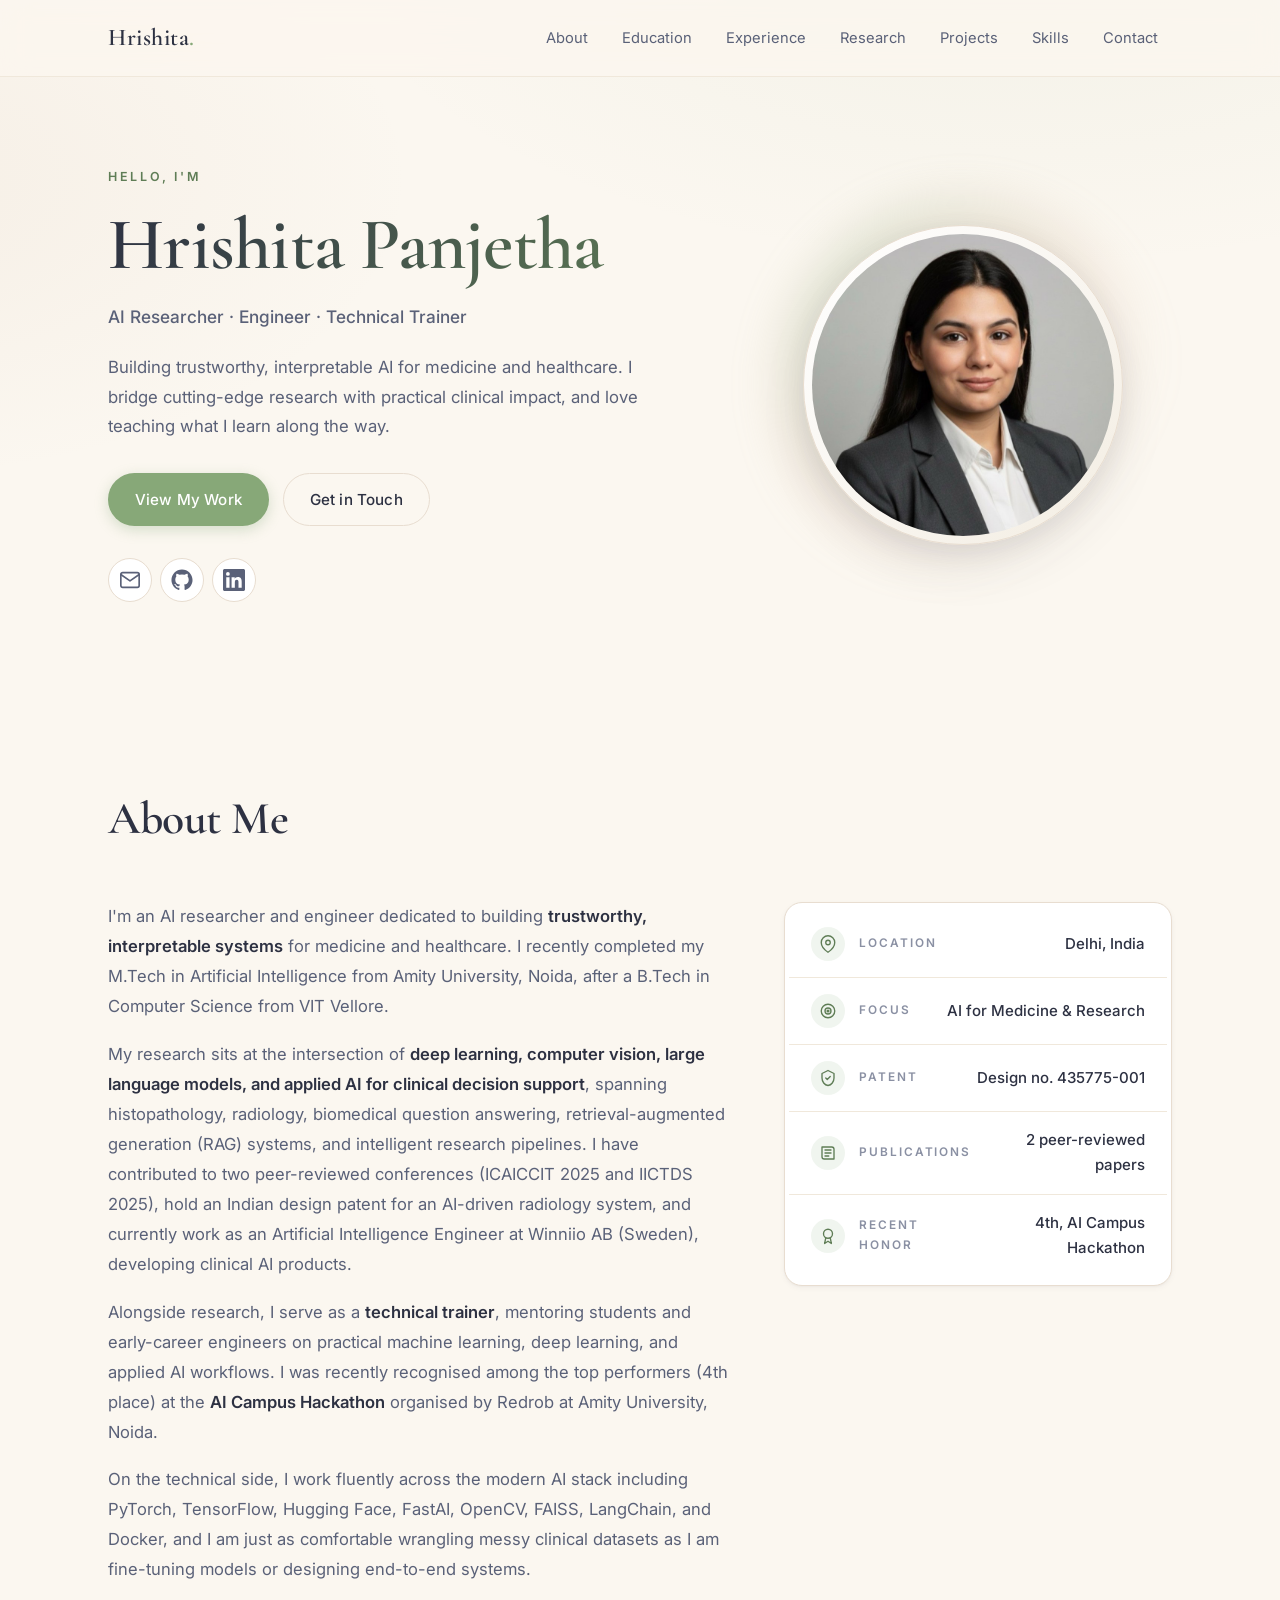
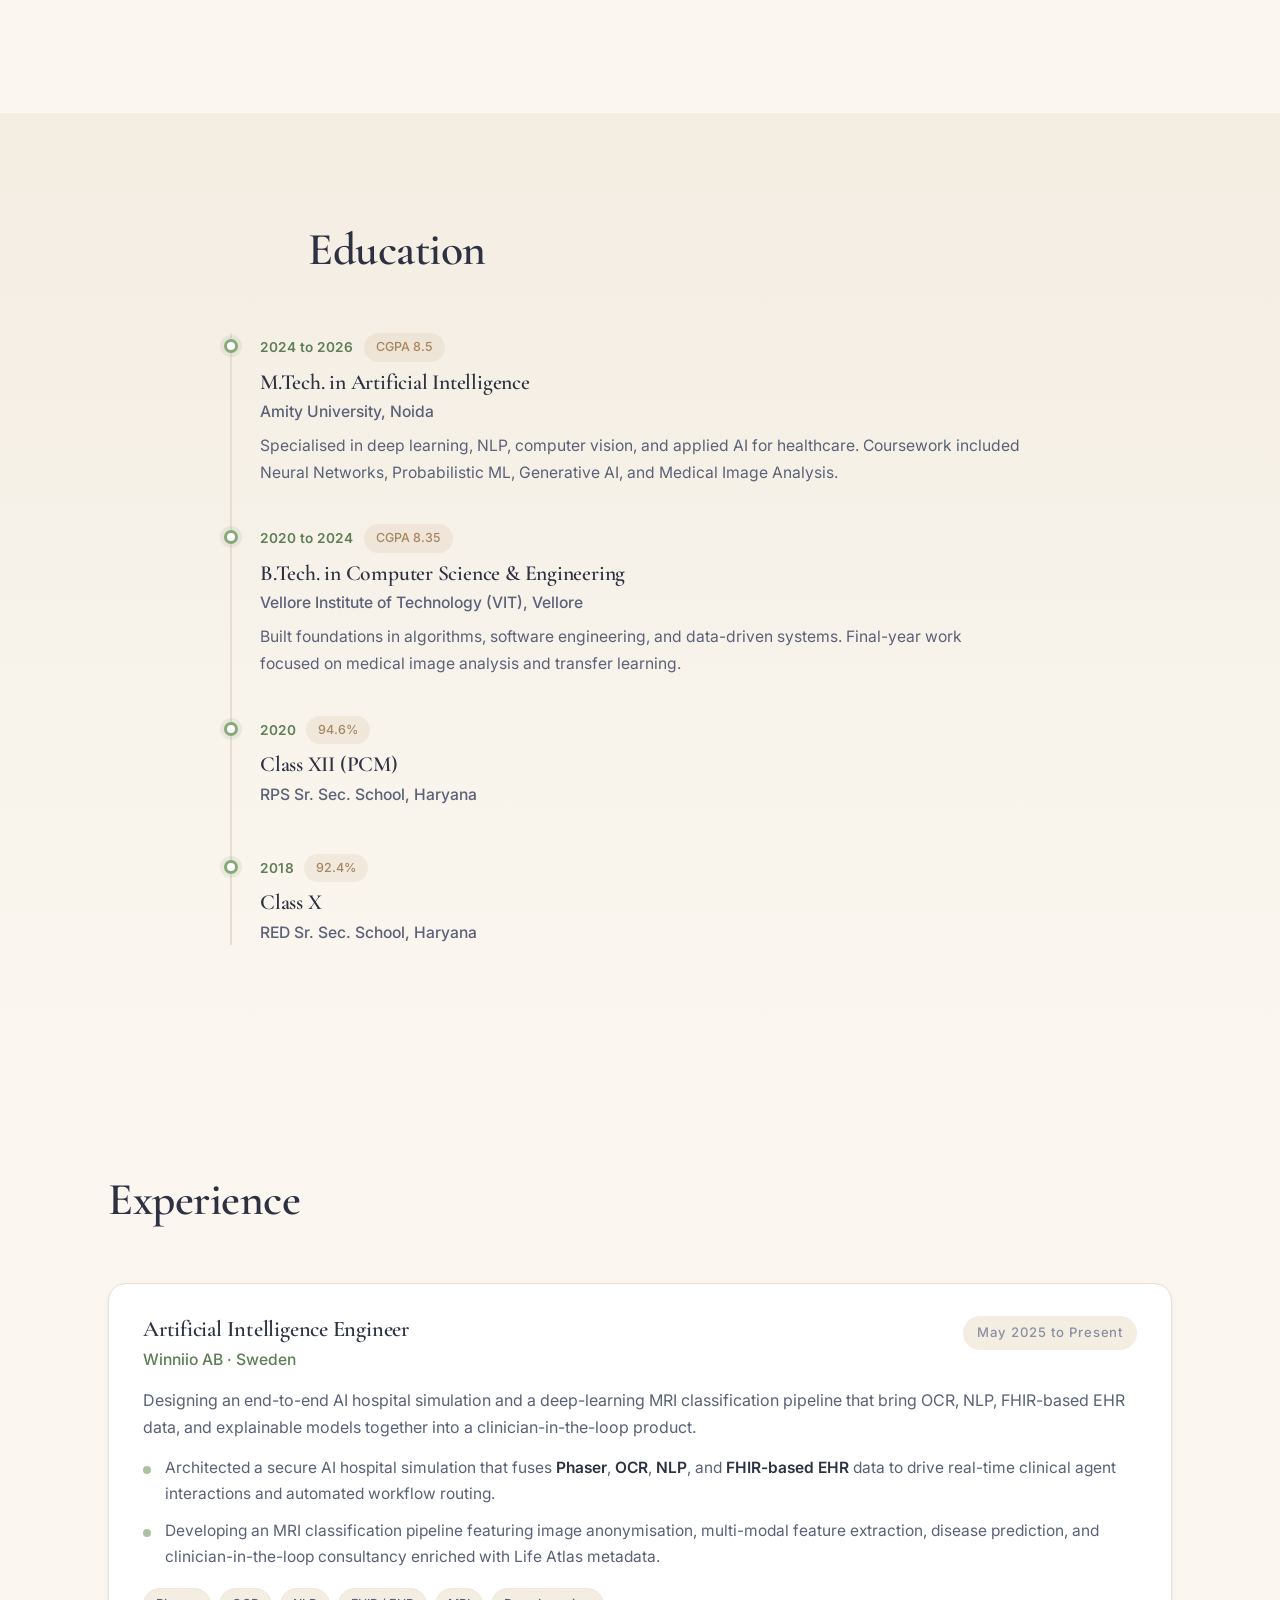
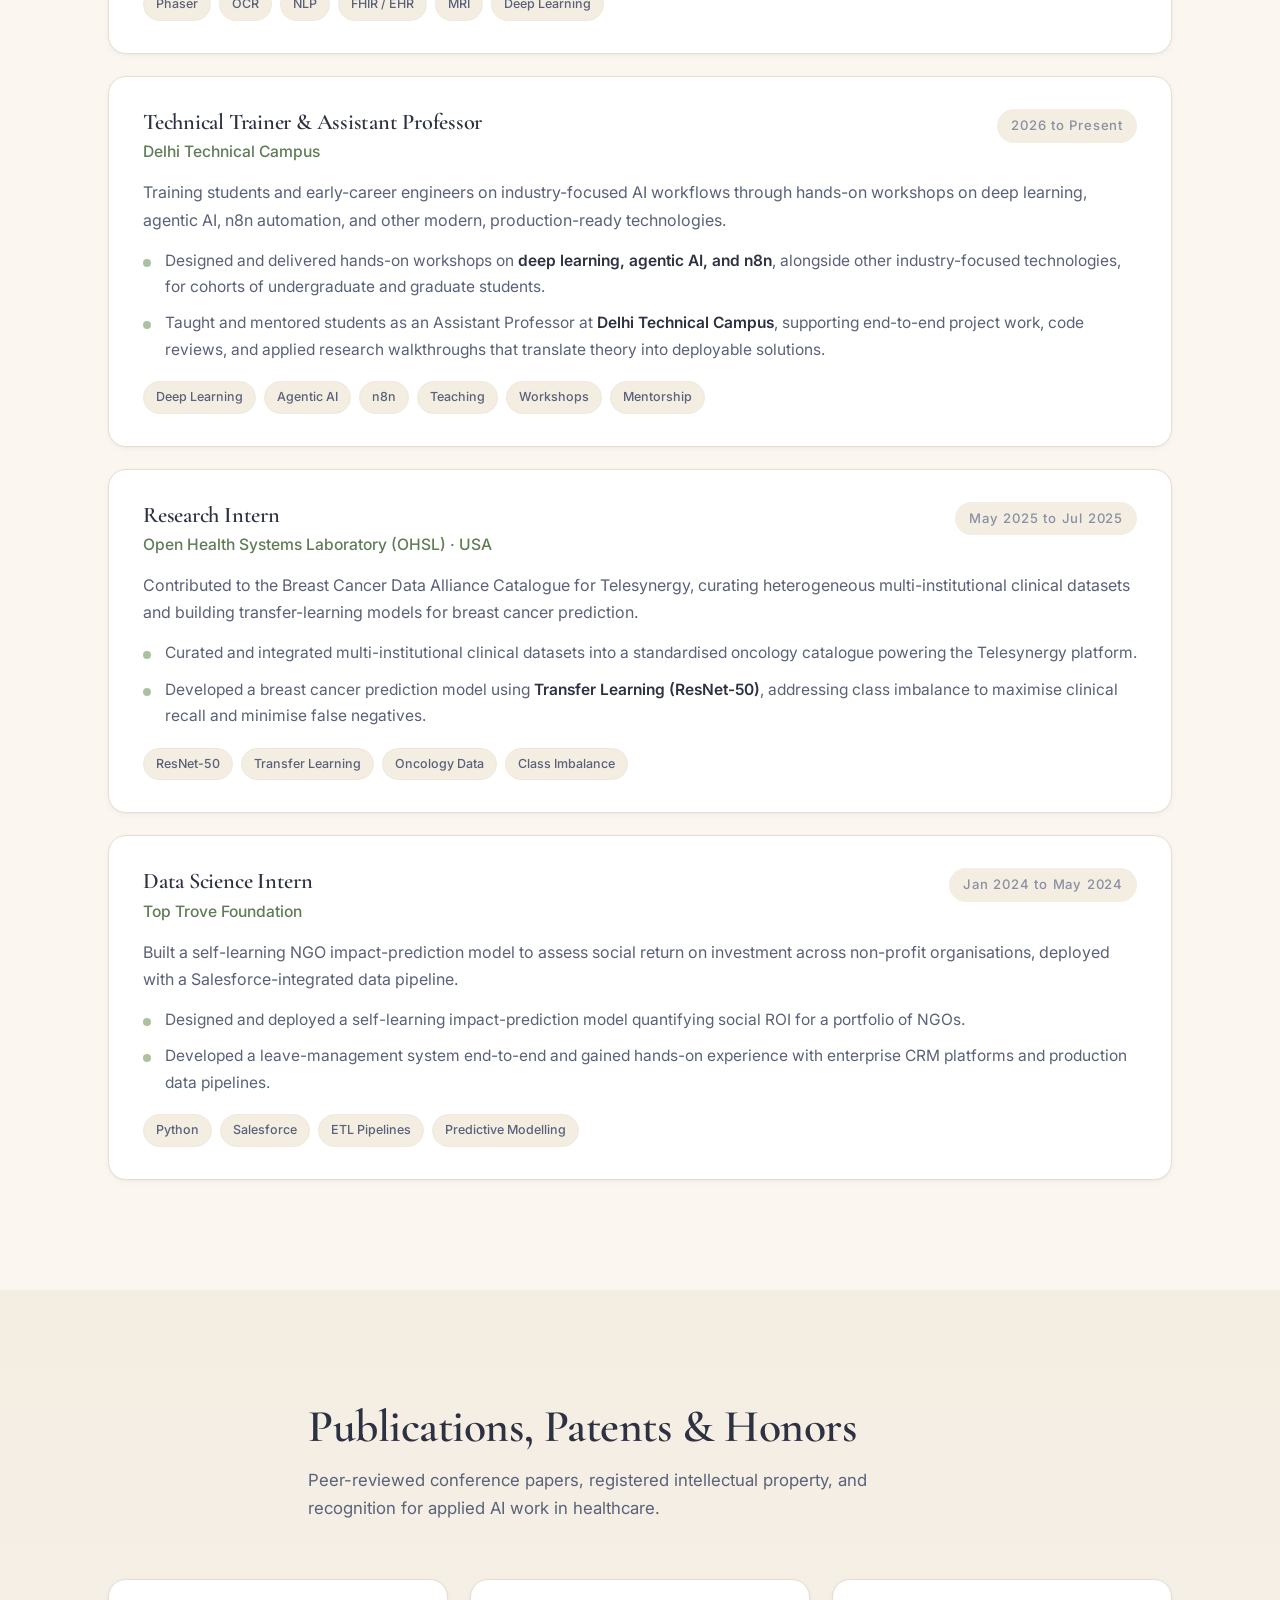
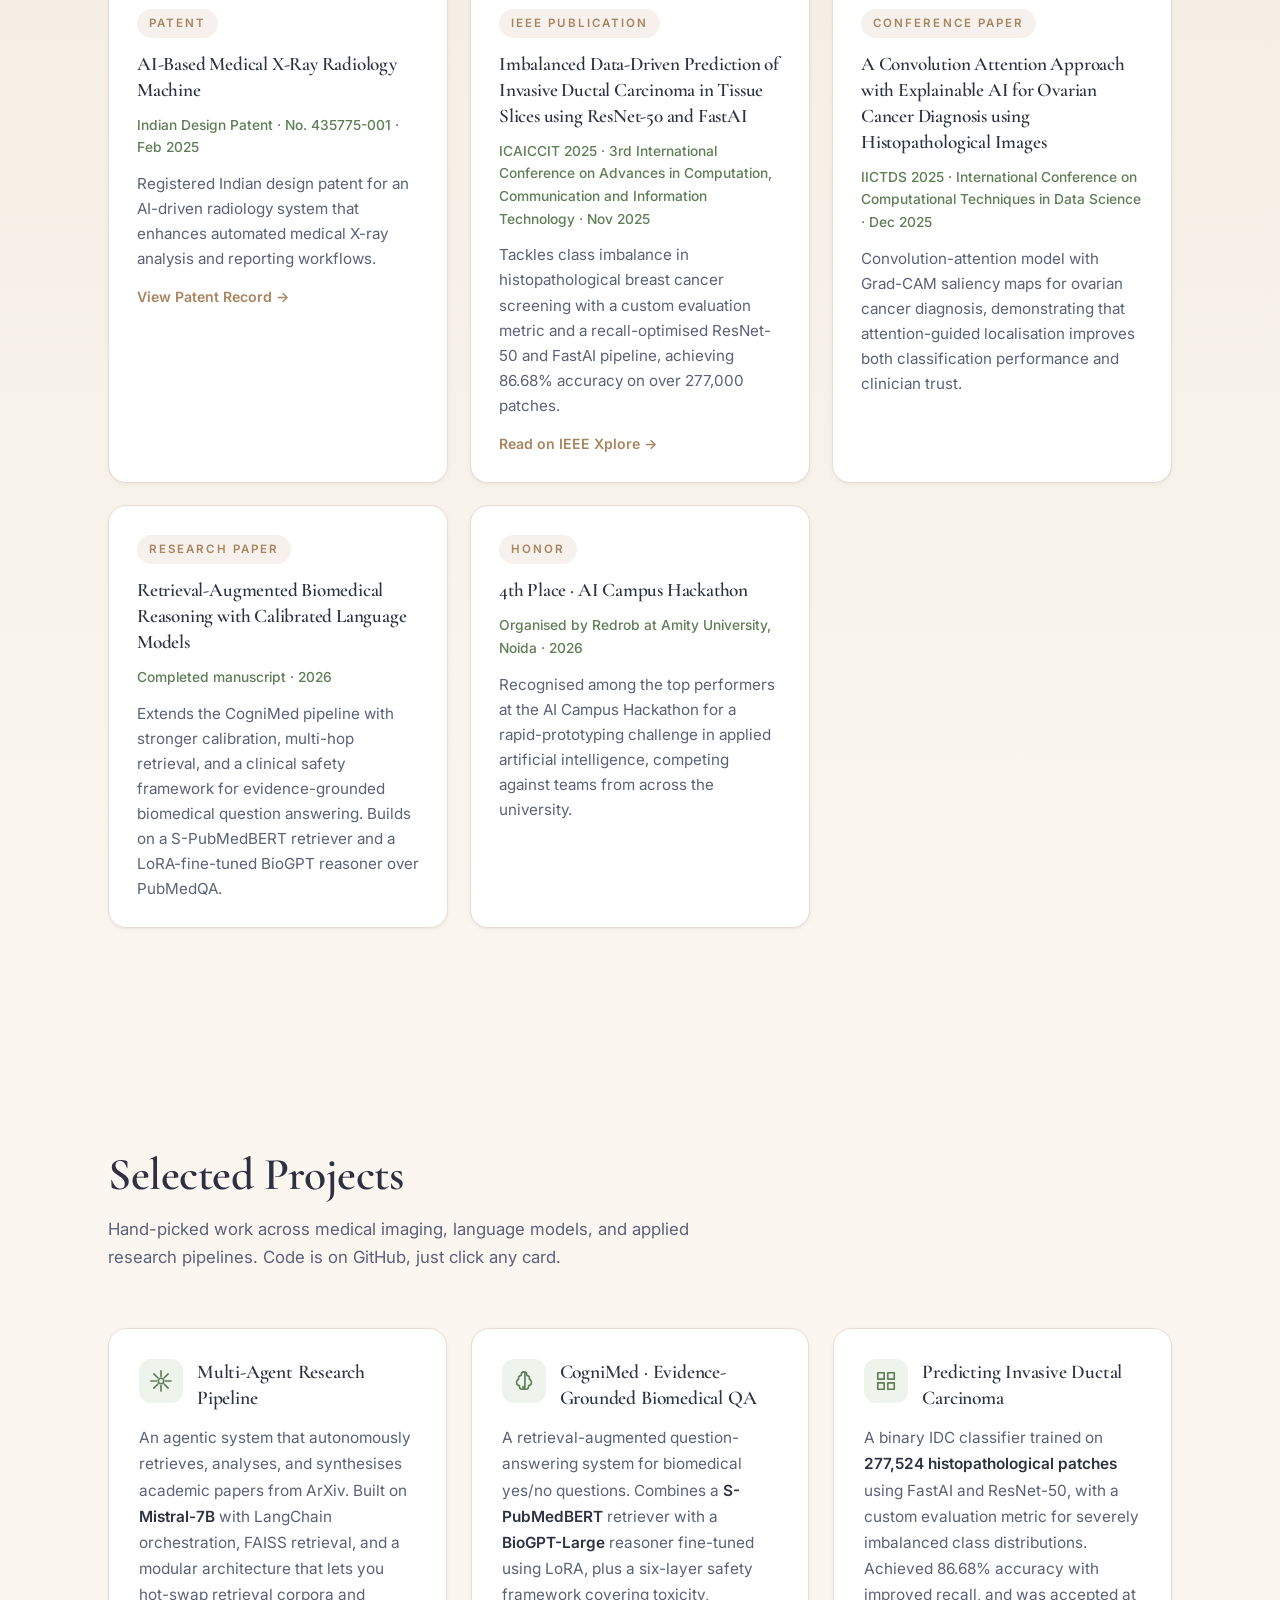
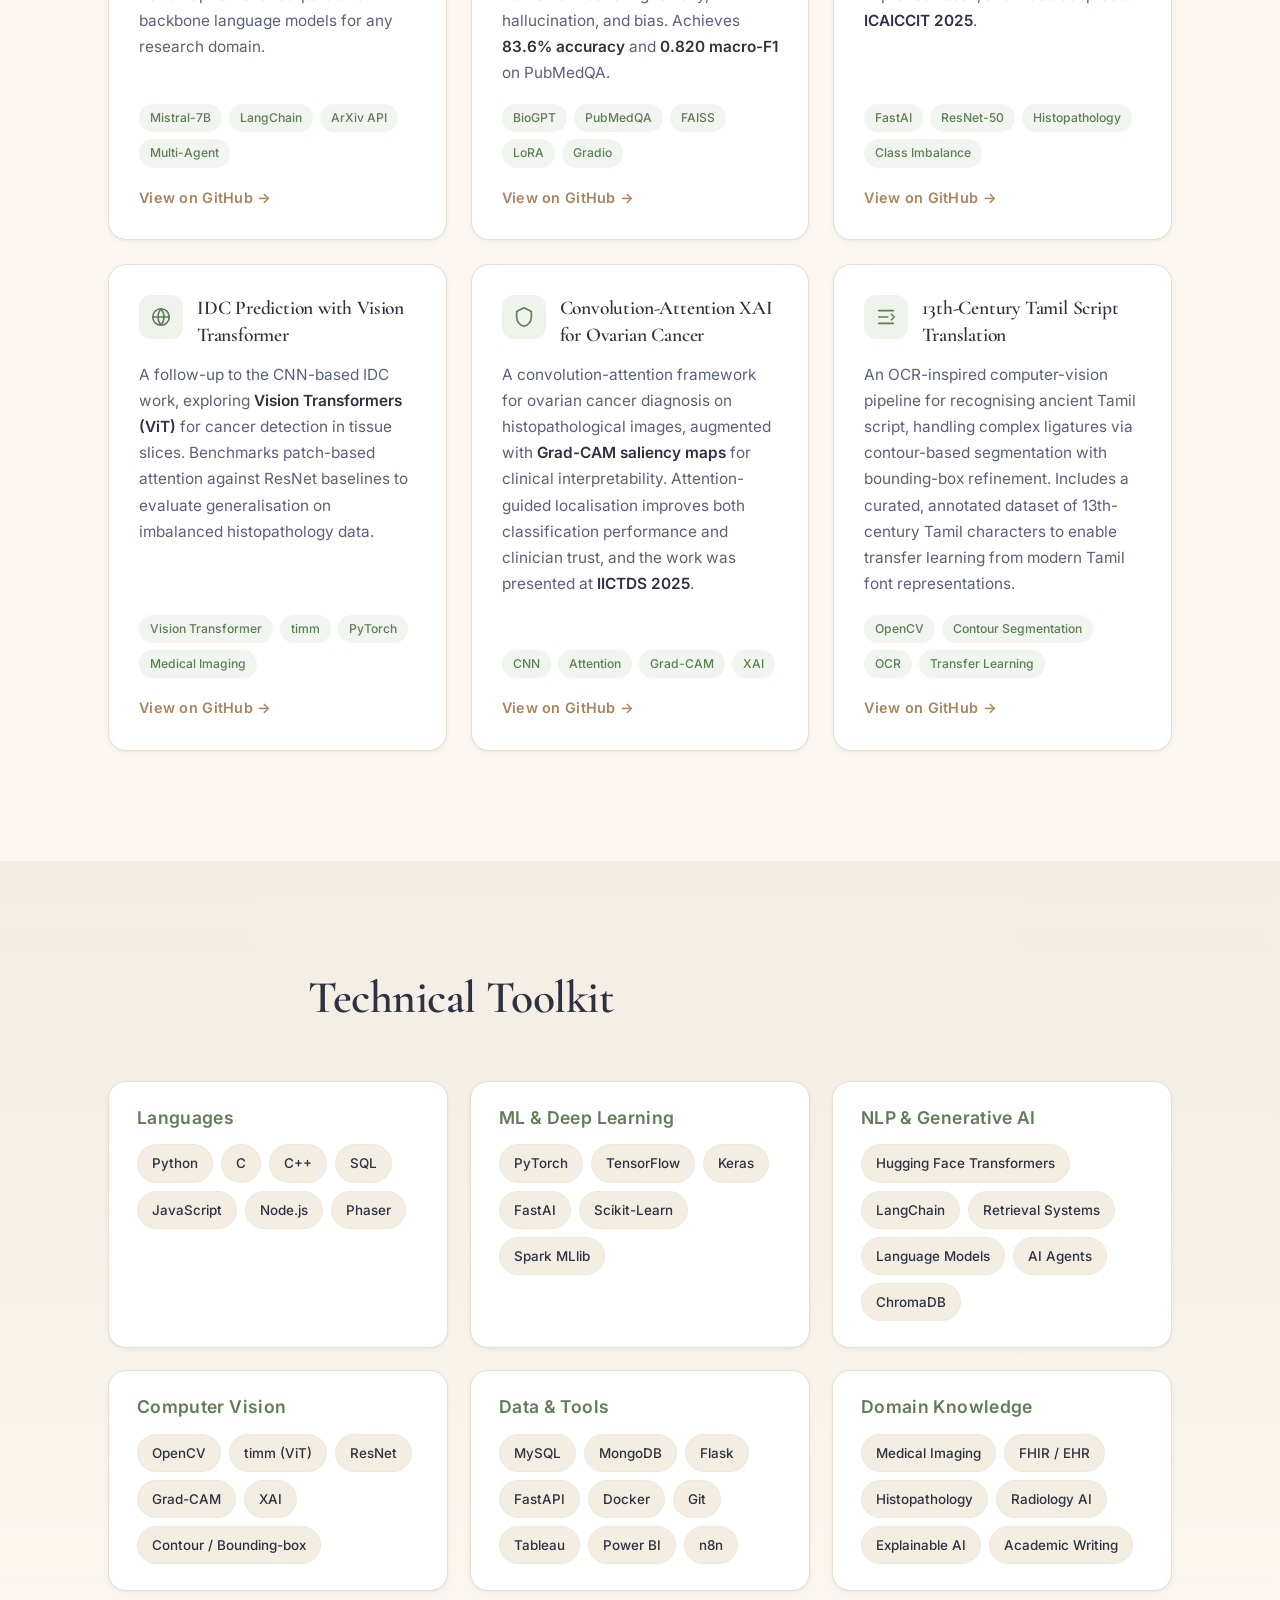
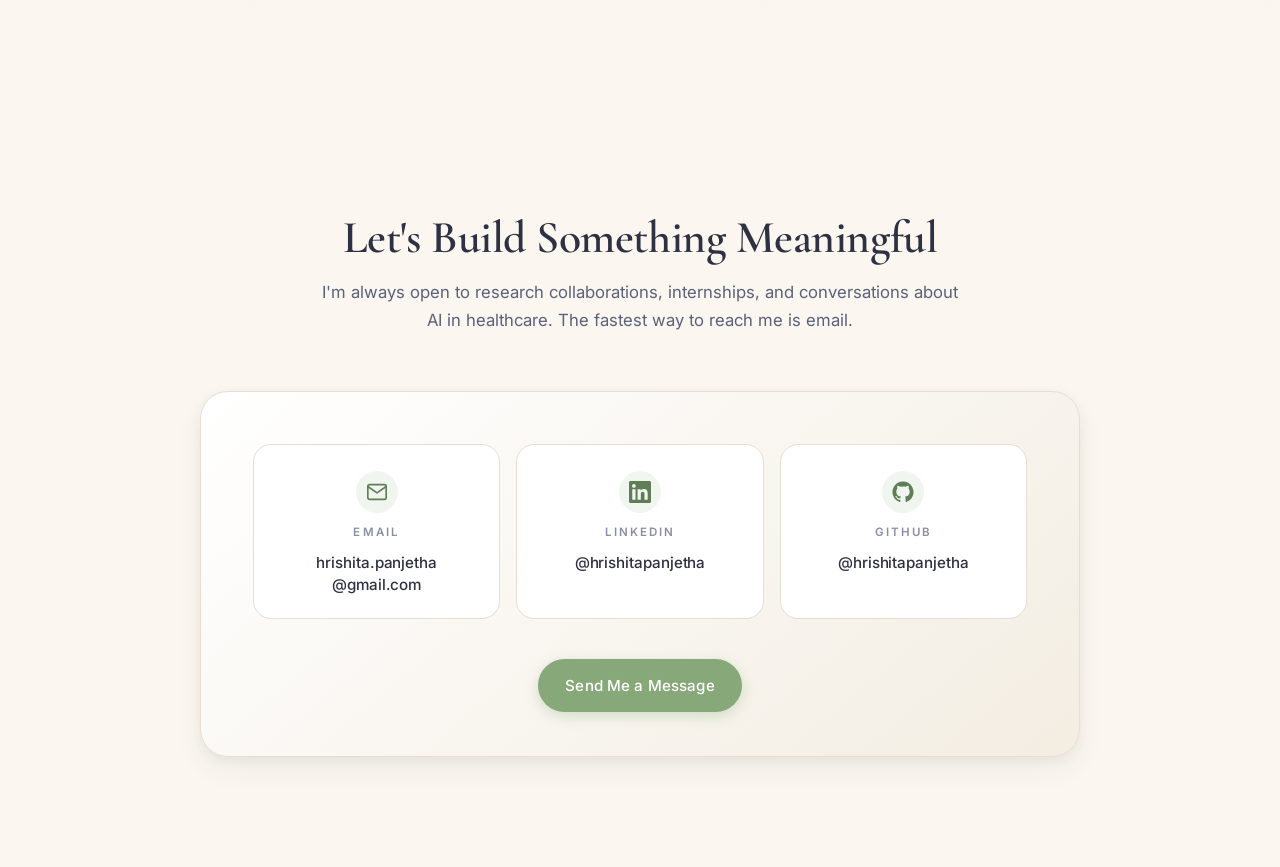
==== index.html @ 5296b5ca "Initial portfolio site Single-page personal portfolio for Hrishita Panjetha built with HTML and CSS." ====
<!DOCTYPE html>
<html lang="en">
<head>
  <meta charset="UTF-8" />
  <meta name="viewport" content="width=device-width, initial-scale=1.0" />
  <title>Hrishita Panjetha · AI Researcher &amp; Engineer</title>
  <meta
    name="description"
    content="Portfolio of Hrishita Panjetha, AI researcher and engineer specialising in medical AI, deep learning, and explainable computer vision."
  />
  <link rel="preconnect" href="https://fonts.googleapis.com" />
  <link rel="preconnect" href="https://fonts.gstatic.com" crossorigin />
  <link
    href="https://fonts.googleapis.com/css2?family=Cormorant+Garamond:wght@400;500;600;700&family=Inter:wght@300;400;500;600;700&display=swap"
    rel="stylesheet"
  />
  <link rel="stylesheet" href="styles.css" />
</head>
<body>
  <!-- ============ NAV ============ -->
  <header class="site-header">
    <nav class="nav" aria-label="Primary">
      <a href="#home" class="nav-brand">Hrishita<span class="brand-dot">.</span></a>
      <input type="checkbox" id="nav-toggle" class="nav-toggle" aria-label="Toggle menu" />
      <label for="nav-toggle" class="nav-burger" aria-hidden="true">
        <span></span><span></span><span></span>
      </label>
      <ul class="nav-links">
        <li><a href="#about">About</a></li>
        <li><a href="#education">Education</a></li>
        <li><a href="#experience">Experience</a></li>
        <li><a href="#research">Research</a></li>
        <li><a href="#projects">Projects</a></li>
        <li><a href="#skills">Skills</a></li>
        <li><a href="#contact">Contact</a></li>
      </ul>
    </nav>
  </header>

  <main>
    <!-- ============ HERO ============ -->
    <section id="home" class="hero">
      <div class="hero-grid">
        <div class="hero-content">
          <p class="eyebrow">Hello, I'm</p>
          <h1 class="hero-title">Hrishita Panjetha</h1>
          <p class="hero-tagline">
            AI Researcher · Engineer · Technical Trainer
          </p>
          <p class="hero-bio">
            Building trustworthy, interpretable AI for medicine and healthcare.
            I bridge cutting-edge research with practical clinical impact, and
            love teaching what I learn along the way.
          </p>
          <div class="hero-actions">
            <a href="#projects" class="btn btn-primary">View My Work</a>
            <a href="#contact" class="btn btn-secondary">Get in Touch</a>
          </div>
          <div class="hero-socials">
            <a href="mailto:hrishita.panjetha@gmail.com" aria-label="Email" title="Email">
              <svg viewBox="0 0 24 24" width="22" height="22" fill="none" stroke="currentColor" stroke-width="1.8" stroke-linecap="round" stroke-linejoin="round"><path d="M4 4h16c1.1 0 2 .9 2 2v12c0 1.1-.9 2-2 2H4c-1.1 0-2-.9-2-2V6c0-1.1.9-2 2-2z"/><polyline points="22,6 12,13 2,6"/></svg>
            </a>
            <a href="https://github.com/hrishitapanjetha" target="_blank" rel="noopener" aria-label="GitHub" title="GitHub">
              <svg viewBox="0 0 24 24" width="22" height="22" fill="currentColor"><path d="M12 .5C5.65.5.5 5.65.5 12c0 5.08 3.29 9.39 7.86 10.91.58.11.79-.25.79-.56 0-.28-.01-1.02-.02-2-3.2.7-3.87-1.54-3.87-1.54-.52-1.33-1.28-1.69-1.28-1.69-1.05-.72.08-.7.08-.7 1.16.08 1.77 1.19 1.77 1.19 1.03 1.77 2.7 1.26 3.36.96.1-.75.4-1.26.73-1.55-2.55-.29-5.24-1.28-5.24-5.69 0-1.26.45-2.29 1.18-3.1-.12-.29-.51-1.46.11-3.04 0 0 .96-.31 3.15 1.18a10.92 10.92 0 0 1 5.74 0c2.19-1.49 3.15-1.18 3.15-1.18.62 1.58.23 2.75.11 3.04.74.81 1.18 1.84 1.18 3.1 0 4.42-2.69 5.39-5.25 5.68.41.36.78 1.06.78 2.14 0 1.55-.01 2.8-.01 3.18 0 .31.21.68.8.56C20.21 21.39 23.5 17.08 23.5 12 23.5 5.65 18.35.5 12 .5z"/></svg>
            </a>
            <a href="https://linkedin.com/in/hrishitapanjetha" target="_blank" rel="noopener" aria-label="LinkedIn" title="LinkedIn">
              <svg viewBox="0 0 24 24" width="22" height="22" fill="currentColor"><path d="M20.45 20.45h-3.55v-5.57c0-1.33-.02-3.03-1.85-3.03-1.85 0-2.13 1.45-2.13 2.94v5.66H9.36V9h3.41v1.56h.05c.47-.89 1.62-1.85 3.34-1.85 3.57 0 4.23 2.35 4.23 5.4v6.34zM5.34 7.43a2.06 2.06 0 1 1 0-4.12 2.06 2.06 0 0 1 0 4.12zM7.12 20.45H3.56V9h3.56v11.45zM22.22 0H1.77C.79 0 0 .77 0 1.73v20.54C0 23.23.79 24 1.77 24h20.45c.98 0 1.78-.77 1.78-1.73V1.73C24 .77 23.2 0 22.22 0z"/></svg>
            </a>
          </div>
        </div>
        <div class="hero-visual">
          <div class="avatar">
            <img src="photo.jpg" alt="Hrishita Panjetha" class="avatar-img" />
          </div>
          <div class="avatar-glow"></div>
        </div>
      </div>
    </section>

    <!-- ============ ABOUT ============ -->
    <section id="about" class="section">
      <div class="section-head">
        <h2 class="section-title">About Me</h2>
      </div>
      <div class="about-grid">
        <div class="about-text">
          <p>
            I'm an AI researcher and engineer dedicated to building
            <strong>trustworthy, interpretable systems</strong> for medicine and
            healthcare. I recently completed my M.Tech in Artificial
            Intelligence from Amity University, Noida, after a B.Tech in
            Computer Science from VIT Vellore.
          </p>
          <p>
            My research sits at the intersection of <strong>deep learning,
            computer vision, large language models, and applied AI for clinical
            decision support</strong>, spanning histopathology, radiology,
            biomedical question answering, retrieval-augmented generation (RAG)
            systems, and intelligent research pipelines. I have contributed to
            two peer-reviewed conferences (ICAICCIT 2025 and IICTDS 2025), hold
            an Indian design patent for an AI-driven radiology system, and
            currently work as an Artificial Intelligence Engineer at Winniio AB
            (Sweden), developing clinical AI products.
          </p>
          <p>
            Alongside research, I serve as a <strong>technical trainer</strong>,
            mentoring students and early-career engineers on practical machine
            learning, deep learning, and applied AI workflows. I was recently
            recognised among the top performers (4th place) at the
            <strong>AI Campus Hackathon</strong> organised by Redrob at Amity
            University, Noida.
          </p>
          <p>
            On the technical side, I work fluently across the modern AI stack
            including PyTorch, TensorFlow, Hugging Face, FastAI, OpenCV, FAISS,
            LangChain, and Docker, and I am just as comfortable wrangling messy
            clinical datasets as I am fine-tuning models or designing
            end-to-end systems.
          </p>
        </div>
        <aside class="about-facts">
          <div class="fact">
            <span class="fact-icon" aria-hidden="true">
              <svg viewBox="0 0 24 24" width="18" height="18" fill="none" stroke="currentColor" stroke-width="1.8" stroke-linecap="round" stroke-linejoin="round"><path d="M21 10c0 7-9 13-9 13s-9-6-9-13a9 9 0 0 1 18 0z"/><circle cx="12" cy="10" r="3"/></svg>
            </span>
            <span class="fact-label">Location</span>
            <span class="fact-value">Delhi, India</span>
          </div>
          <div class="fact">
            <span class="fact-icon" aria-hidden="true">
              <svg viewBox="0 0 24 24" width="18" height="18" fill="none" stroke="currentColor" stroke-width="1.8" stroke-linecap="round" stroke-linejoin="round"><circle cx="12" cy="12" r="9"/><circle cx="12" cy="12" r="4"/><circle cx="12" cy="12" r="1.2" fill="currentColor"/></svg>
            </span>
            <span class="fact-label">Focus</span>
            <span class="fact-value">AI for Medicine &amp; Research</span>
          </div>
          <div class="fact">
            <span class="fact-icon" aria-hidden="true">
              <svg viewBox="0 0 24 24" width="18" height="18" fill="none" stroke="currentColor" stroke-width="1.8" stroke-linecap="round" stroke-linejoin="round"><path d="M12 2 4 6v6c0 5 3.4 9.4 8 10 4.6-.6 8-5 8-10V6l-8-4z"/><path d="m9 12 2 2 4-4"/></svg>
            </span>
            <span class="fact-label">Patent</span>
            <span class="fact-value">Design no. 435775-001</span>
          </div>
          <div class="fact">
            <span class="fact-icon" aria-hidden="true">
              <svg viewBox="0 0 24 24" width="18" height="18" fill="none" stroke="currentColor" stroke-width="1.8" stroke-linecap="round" stroke-linejoin="round"><path d="M4 4h13a3 3 0 0 1 3 3v13H7a3 3 0 0 1-3-3V4z"/><path d="M8 8h8M8 12h8M8 16h5"/></svg>
            </span>
            <span class="fact-label">Publications</span>
            <span class="fact-value">2 peer-reviewed papers</span>
          </div>
          <div class="fact">
            <span class="fact-icon" aria-hidden="true">
              <svg viewBox="0 0 24 24" width="18" height="18" fill="none" stroke="currentColor" stroke-width="1.8" stroke-linecap="round" stroke-linejoin="round"><circle cx="12" cy="9" r="6"/><path d="M9 14.5 7.5 22 12 19l4.5 3L15 14.5"/></svg>
            </span>
            <span class="fact-label">Recent Honor</span>
            <span class="fact-value">4th, AI Campus Hackathon</span>
          </div>
        </aside>
      </div>
    </section>

    <!-- ============ EDUCATION ============ -->
    <section id="education" class="section section-alt">
      <div class="section-head">
        <h2 class="section-title">Education</h2>
      </div>
      <div class="timeline">
        <article class="timeline-item">
          <div class="timeline-dot"></div>
          <div class="timeline-content">
            <div class="timeline-meta">
              <span class="timeline-date">2024 to 2026</span>
              <span class="timeline-tag">CGPA 8.5</span>
            </div>
            <h3>M.Tech. in Artificial Intelligence</h3>
            <p class="timeline-place">Amity University, Noida</p>
            <p class="timeline-desc">
              Specialised in deep learning, NLP, computer vision, and applied AI
              for healthcare. Coursework included Neural Networks, Probabilistic
              ML, Generative AI, and Medical Image Analysis.
            </p>
          </div>
        </article>

        <article class="timeline-item">
          <div class="timeline-dot"></div>
          <div class="timeline-content">
            <div class="timeline-meta">
              <span class="timeline-date">2020 to 2024</span>
              <span class="timeline-tag">CGPA 8.35</span>
            </div>
            <h3>B.Tech. in Computer Science &amp; Engineering</h3>
            <p class="timeline-place">Vellore Institute of Technology (VIT), Vellore</p>
            <p class="timeline-desc">
              Built foundations in algorithms, software engineering, and
              data-driven systems. Final-year work focused on medical image
              analysis and transfer learning.
            </p>
          </div>
        </article>

        <article class="timeline-item">
          <div class="timeline-dot"></div>
          <div class="timeline-content">
            <div class="timeline-meta">
              <span class="timeline-date">2020</span>
              <span class="timeline-tag">94.6%</span>
            </div>
            <h3>Class XII (PCM)</h3>
            <p class="timeline-place">RPS Sr. Sec. School, Haryana</p>
          </div>
        </article>

        <article class="timeline-item">
          <div class="timeline-dot"></div>
          <div class="timeline-content">
            <div class="timeline-meta">
              <span class="timeline-date">2018</span>
              <span class="timeline-tag">92.4%</span>
            </div>
            <h3>Class X</h3>
            <p class="timeline-place">RED Sr. Sec. School, Haryana</p>
          </div>
        </article>
      </div>
    </section>

    <!-- ============ EXPERIENCE ============ -->
    <section id="experience" class="section">
      <div class="section-head">
        <h2 class="section-title">Experience</h2>
      </div>

      <div class="exp-list">
        <article class="exp-card">
          <div class="exp-head">
            <div>
              <h3>Artificial Intelligence Engineer</h3>
              <p class="exp-org">Winniio AB · Sweden</p>
            </div>
            <span class="exp-date">May 2025 to Present</span>
          </div>
          <p class="exp-summary">
            Designing an end-to-end AI hospital simulation and a deep-learning
            MRI classification pipeline that bring OCR, NLP, FHIR-based EHR
            data, and explainable models together into a clinician-in-the-loop
            product.
          </p>
          <ul class="exp-points">
            <li>
              Architected a secure AI hospital simulation that fuses
              <strong>Phaser</strong>, <strong>OCR</strong>, <strong>NLP</strong>,
              and <strong>FHIR-based EHR</strong> data to drive real-time
              clinical agent interactions and automated workflow routing.
            </li>
            <li>
              Developing an MRI classification pipeline featuring image
              anonymisation, multi-modal feature extraction, disease prediction,
              and clinician-in-the-loop consultancy enriched with Life Atlas
              metadata.
            </li>
          </ul>
          <div class="exp-tags">
            <span>Phaser</span><span>OCR</span><span>NLP</span><span>FHIR / EHR</span><span>MRI</span><span>Deep Learning</span>
          </div>
        </article>

        <article class="exp-card">
          <div class="exp-head">
            <div>
              <h3>Technical Trainer &amp; Assistant Professor</h3>
              <p class="exp-org">Delhi Technical Campus</p>
            </div>
            <span class="exp-date">2026 to Present</span>
          </div>
          <p class="exp-summary">
            Training students and early-career engineers on industry-focused AI
            workflows through hands-on workshops on deep learning, agentic AI,
            n8n automation, and other modern, production-ready technologies.
          </p>
          <ul class="exp-points">
            <li>
              Designed and delivered hands-on workshops on
              <strong>deep learning, agentic AI, and n8n</strong>, alongside
              other industry-focused technologies, for cohorts of undergraduate
              and graduate students.
            </li>
            <li>
              Taught and mentored students as an Assistant Professor at
              <strong>Delhi Technical Campus</strong>, supporting end-to-end
              project work, code reviews, and applied research walkthroughs that
              translate theory into deployable solutions.
            </li>
          </ul>
          <div class="exp-tags">
            <span>Deep Learning</span><span>Agentic AI</span><span>n8n</span><span>Teaching</span><span>Workshops</span><span>Mentorship</span>
          </div>
        </article>

        <article class="exp-card">
          <div class="exp-head">
            <div>
              <h3>Research Intern</h3>
              <p class="exp-org">Open Health Systems Laboratory (OHSL) · USA</p>
            </div>
            <span class="exp-date">May 2025 to Jul 2025</span>
          </div>
          <p class="exp-summary">
            Contributed to the Breast Cancer Data Alliance Catalogue for
            Telesynergy, curating heterogeneous multi-institutional clinical
            datasets and building transfer-learning models for breast cancer
            prediction.
          </p>
          <ul class="exp-points">
            <li>
              Curated and integrated multi-institutional clinical datasets into
              a standardised oncology catalogue powering the Telesynergy
              platform.
            </li>
            <li>
              Developed a breast cancer prediction model using
              <strong>Transfer Learning (ResNet-50)</strong>, addressing class
              imbalance to maximise clinical recall and minimise false
              negatives.
            </li>
          </ul>
          <div class="exp-tags">
            <span>ResNet-50</span><span>Transfer Learning</span><span>Oncology Data</span><span>Class Imbalance</span>
          </div>
        </article>

        <article class="exp-card">
          <div class="exp-head">
            <div>
              <h3>Data Science Intern</h3>
              <p class="exp-org">Top Trove Foundation</p>
            </div>
            <span class="exp-date">Jan 2024 to May 2024</span>
          </div>
          <p class="exp-summary">
            Built a self-learning NGO impact-prediction model to assess social
            return on investment across non-profit organisations, deployed with
            a Salesforce-integrated data pipeline.
          </p>
          <ul class="exp-points">
            <li>
              Designed and deployed a self-learning impact-prediction model
              quantifying social ROI for a portfolio of NGOs.
            </li>
            <li>
              Developed a leave-management system end-to-end and gained
              hands-on experience with enterprise CRM platforms and production
              data pipelines.
            </li>
          </ul>
          <div class="exp-tags">
            <span>Python</span><span>Salesforce</span><span>ETL Pipelines</span><span>Predictive Modelling</span>
          </div>
        </article>
      </div>
    </section>

    <!-- ============ RESEARCH PROFILE ============ -->
    <section id="research" class="section section-alt">
      <div class="section-head">
        <h2 class="section-title">Publications, Patents &amp; Honors</h2>
        <p class="section-sub">
          Peer-reviewed conference papers, registered intellectual property, and
          recognition for applied AI work in healthcare.
        </p>
      </div>

      <div class="research-grid">
        <a class="research-card research-card--link" href="https://search.ipindia.gov.in/DesignQRStatus/PDF_Viewer.aspx?AppNo=NDM1Nzc1LTAwMQ==&amp;CNo=MTkwMTk5" target="_blank" rel="noopener">
          <div class="research-type">Patent</div>
          <h3>AI-Based Medical X-Ray Radiology Machine</h3>
          <p class="research-venue">Indian Design Patent · No. 435775-001 · Feb 2025</p>
          <p class="research-desc">
            Registered Indian design patent for an AI-driven radiology system
            that enhances automated medical X-ray analysis and reporting
            workflows.
          </p>
          <span class="research-link">View Patent Record →</span>
        </a>

        <a class="research-card research-card--link" href="https://ieeexplore.ieee.org/document/11434463" target="_blank" rel="noopener">
          <div class="research-type">IEEE Publication</div>
          <h3>
            Imbalanced Data-Driven Prediction of Invasive Ductal Carcinoma in
            Tissue Slices using ResNet-50 and FastAI
          </h3>
          <p class="research-venue">
            ICAICCIT 2025 · 3rd International Conference on Advances in
            Computation, Communication and Information Technology · Nov 2025
          </p>
          <p class="research-desc">
            Tackles class imbalance in histopathological breast cancer screening
            with a custom evaluation metric and a recall-optimised ResNet-50 and
            FastAI pipeline, achieving 86.68% accuracy on over 277,000 patches.
          </p>
          <span class="research-link">Read on IEEE Xplore →</span>
        </a>

        <article class="research-card">
          <div class="research-type">Conference Paper</div>
          <h3>
            A Convolution Attention Approach with Explainable AI for Ovarian
            Cancer Diagnosis using Histopathological Images
          </h3>
          <p class="research-venue">
            IICTDS 2025 · International Conference on Computational Techniques
            in Data Science · Dec 2025
          </p>
          <p class="research-desc">
            Convolution-attention model with Grad-CAM saliency maps for ovarian
            cancer diagnosis, demonstrating that attention-guided localisation
            improves both classification performance and clinician trust.
          </p>
        </article>

        <article class="research-card">
          <div class="research-type">Research Paper</div>
          <h3>
            Retrieval-Augmented Biomedical Reasoning with Calibrated Language
            Models
          </h3>
          <p class="research-venue">Completed manuscript · 2026</p>
          <p class="research-desc">
            Extends the CogniMed pipeline with stronger calibration, multi-hop
            retrieval, and a clinical safety framework for evidence-grounded
            biomedical question answering. Builds on a S-PubMedBERT retriever
            and a LoRA-fine-tuned BioGPT reasoner over PubMedQA.
          </p>
        </article>

        <article class="research-card">
          <div class="research-type">Honor</div>
          <h3>4th Place · AI Campus Hackathon</h3>
          <p class="research-venue">
            Organised by Redrob at Amity University, Noida · 2026
          </p>
          <p class="research-desc">
            Recognised among the top performers at the AI Campus Hackathon for a
            rapid-prototyping challenge in applied artificial intelligence,
            competing against teams from across the university.
          </p>
        </article>
      </div>
    </section>

    <!-- ============ PROJECTS ============ -->
    <section id="projects" class="section">
      <div class="section-head">
        <h2 class="section-title">Selected Projects</h2>
        <p class="section-sub">
          Hand-picked work across medical imaging, language models, and applied
          research pipelines. Code is on GitHub, just click any card.
        </p>
      </div>

      <div class="projects-grid">
        <a class="project-card" href="https://github.com/hrishitapanjetha/Multi-Agent-Research-Pipeline-using-LLM-and-RAG" target="_blank" rel="noopener">
          <div class="project-card-head">
            <span class="project-icon" aria-hidden="true">
              <svg viewBox="0 0 24 24" width="22" height="22" fill="none" stroke="currentColor" stroke-width="1.8" stroke-linecap="round" stroke-linejoin="round"><circle cx="12" cy="12" r="3"/><path d="M12 1v6m0 10v6M4.22 4.22l4.24 4.24m7.08 7.08 4.24 4.24M1 12h6m10 0h6M4.22 19.78l4.24-4.24m7.08-7.08 4.24-4.24"/></svg>
            </span>
            <h3>Multi-Agent Research Pipeline</h3>
          </div>
          <p class="project-summary">
            An agentic system that autonomously retrieves, analyses, and
            synthesises academic papers from ArXiv. Built on
            <strong>Mistral-7B</strong> with LangChain orchestration, FAISS
            retrieval, and a modular architecture that lets you hot-swap
            retrieval corpora and backbone language models for any research
            domain.
          </p>
          <div class="project-tags">
            <span>Mistral-7B</span><span>LangChain</span><span>ArXiv API</span><span>Multi-Agent</span>
          </div>
          <div class="project-link">View on GitHub →</div>
        </a>

        <a class="project-card" href="https://github.com/hrishitapanjetha/cognimed" target="_blank" rel="noopener">
          <div class="project-card-head">
            <span class="project-icon" aria-hidden="true">
              <svg viewBox="0 0 24 24" width="22" height="22" fill="none" stroke="currentColor" stroke-width="1.8" stroke-linecap="round" stroke-linejoin="round"><path d="M12 2a3 3 0 0 0-3 3v1a3 3 0 0 0-3 3v1a3 3 0 0 0-2 2.83V14a3 3 0 0 0 3 3v1a3 3 0 0 0 3 3 3 3 0 0 0 3-3V5a3 3 0 0 0-1-3z"/><path d="M12 2a3 3 0 0 1 3 3v1a3 3 0 0 1 3 3v1a3 3 0 0 1 2 2.83V14a3 3 0 0 1-3 3v1a3 3 0 0 1-3 3 3 3 0 0 1-3-3"/></svg>
            </span>
            <h3>CogniMed · Evidence-Grounded Biomedical QA</h3>
          </div>
          <p class="project-summary">
            A retrieval-augmented question-answering system for biomedical
            yes/no questions. Combines a <strong>S-PubMedBERT</strong> retriever
            with a <strong>BioGPT-Large</strong> reasoner fine-tuned using LoRA,
            plus a six-layer safety framework covering toxicity, hallucination,
            and bias. Achieves <strong>83.6% accuracy</strong> and
            <strong>0.820 macro-F1</strong> on PubMedQA.
          </p>
          <div class="project-tags">
            <span>BioGPT</span><span>PubMedQA</span><span>FAISS</span><span>LoRA</span><span>Gradio</span>
          </div>
          <div class="project-link">View on GitHub →</div>
        </a>

        <a class="project-card" href="https://github.com/hrishitapanjetha/Predicting-Invasive-Ductal-Carcinoma" target="_blank" rel="noopener">
          <div class="project-card-head">
            <span class="project-icon" aria-hidden="true">
              <svg viewBox="0 0 24 24" width="22" height="22" fill="none" stroke="currentColor" stroke-width="1.8" stroke-linecap="round" stroke-linejoin="round"><path d="M3 3h7v7H3zM14 3h7v7h-7zM14 14h7v7h-7zM3 14h7v7H3z"/></svg>
            </span>
            <h3>Predicting Invasive Ductal Carcinoma</h3>
          </div>
          <p class="project-summary">
            A binary IDC classifier trained on
            <strong>277,524 histopathological patches</strong> using FastAI and
            ResNet-50, with a custom evaluation metric for severely imbalanced
            class distributions. Achieved 86.68% accuracy with improved recall,
            and was accepted at <strong>ICAICCIT 2025</strong>.
          </p>
          <div class="project-tags">
            <span>FastAI</span><span>ResNet-50</span><span>Histopathology</span><span>Class Imbalance</span>
          </div>
          <div class="project-link">View on GitHub →</div>
        </a>

        <a class="project-card" href="https://github.com/hrishitapanjetha/Predicting-Invasive-Ductal-Carcinoma-in-Tissue-Slices-using-Vision-Transformer" target="_blank" rel="noopener">
          <div class="project-card-head">
            <span class="project-icon" aria-hidden="true">
              <svg viewBox="0 0 24 24" width="22" height="22" fill="none" stroke="currentColor" stroke-width="1.8" stroke-linecap="round" stroke-linejoin="round"><circle cx="12" cy="12" r="9"/><path d="M3 12h18M12 3a14 14 0 0 1 0 18M12 3a14 14 0 0 0 0 18"/></svg>
            </span>
            <h3>IDC Prediction with Vision Transformer</h3>
          </div>
          <p class="project-summary">
            A follow-up to the CNN-based IDC work, exploring
            <strong>Vision Transformers (ViT)</strong> for cancer detection in
            tissue slices. Benchmarks patch-based attention against ResNet
            baselines to evaluate generalisation on imbalanced histopathology
            data.
          </p>
          <div class="project-tags">
            <span>Vision Transformer</span><span>timm</span><span>PyTorch</span><span>Medical Imaging</span>
          </div>
          <div class="project-link">View on GitHub →</div>
        </a>

        <a class="project-card" href="https://github.com/hrishitapanjetha/A-Convolution-Attention-Framework-with-Explainable-AI-for-Ovarain-Cancer-Diagnosis" target="_blank" rel="noopener">
          <div class="project-card-head">
            <span class="project-icon" aria-hidden="true">
              <svg viewBox="0 0 24 24" width="22" height="22" fill="none" stroke="currentColor" stroke-width="1.8" stroke-linecap="round" stroke-linejoin="round"><path d="M12 2 4 6v6c0 5 3.4 9.4 8 10 4.6-.6 8-5 8-10V6l-8-4z"/></svg>
            </span>
            <h3>Convolution-Attention XAI for Ovarian Cancer</h3>
          </div>
          <p class="project-summary">
            A convolution-attention framework for ovarian cancer diagnosis on
            histopathological images, augmented with
            <strong>Grad-CAM saliency maps</strong> for clinical
            interpretability. Attention-guided localisation improves both
            classification performance and clinician trust, and the work was
            presented at <strong>IICTDS 2025</strong>.
          </p>
          <div class="project-tags">
            <span>CNN</span><span>Attention</span><span>Grad-CAM</span><span>XAI</span>
          </div>
          <div class="project-link">View on GitHub →</div>
        </a>

        <a class="project-card" href="https://github.com/hrishitapanjetha/Machine-Translation-of-13th-century-Tamil-Script-to-Modern-Tamil" target="_blank" rel="noopener">
          <div class="project-card-head">
            <span class="project-icon" aria-hidden="true">
              <svg viewBox="0 0 24 24" width="22" height="22" fill="none" stroke="currentColor" stroke-width="1.8" stroke-linecap="round" stroke-linejoin="round"><path d="M4 5h16M4 12h10M4 19h16"/><path d="M18 9l3 3-3 3"/></svg>
            </span>
            <h3>13th-Century Tamil Script Translation</h3>
          </div>
          <p class="project-summary">
            An OCR-inspired computer-vision pipeline for recognising ancient
            Tamil script, handling complex ligatures via contour-based
            segmentation with bounding-box refinement. Includes a curated,
            annotated dataset of 13th-century Tamil characters to enable
            transfer learning from modern Tamil font representations.
          </p>
          <div class="project-tags">
            <span>OpenCV</span><span>Contour Segmentation</span><span>OCR</span><span>Transfer Learning</span>
          </div>
          <div class="project-link">View on GitHub →</div>
        </a>
      </div>
    </section>

    <!-- ============ SKILLS ============ -->
    <section id="skills" class="section section-alt">
      <div class="section-head">
        <h2 class="section-title">Technical Toolkit</h2>
      </div>
      <div class="skills-grid">
        <div class="skill-group">
          <h3>Languages</h3>
          <div class="skill-tags">
            <span>Python</span><span>C</span><span>C++</span><span>SQL</span><span>JavaScript</span><span>Node.js</span><span>Phaser</span>
          </div>
        </div>
        <div class="skill-group">
          <h3>ML &amp; Deep Learning</h3>
          <div class="skill-tags">
            <span>PyTorch</span><span>TensorFlow</span><span>Keras</span><span>FastAI</span><span>Scikit-Learn</span><span>Spark MLlib</span>
          </div>
        </div>
        <div class="skill-group">
          <h3>NLP &amp; Generative AI</h3>
          <div class="skill-tags">
            <span>Hugging Face Transformers</span><span>LangChain</span><span>Retrieval Systems</span><span>Language Models</span><span>AI Agents</span><span>ChromaDB</span>
          </div>
        </div>
        <div class="skill-group">
          <h3>Computer Vision</h3>
          <div class="skill-tags">
            <span>OpenCV</span><span>timm (ViT)</span><span>ResNet</span><span>Grad-CAM</span><span>XAI</span><span>Contour / Bounding-box</span>
          </div>
        </div>
        <div class="skill-group">
          <h3>Data &amp; Tools</h3>
          <div class="skill-tags">
            <span>MySQL</span><span>MongoDB</span><span>Flask</span><span>FastAPI</span><span>Docker</span><span>Git</span><span>Tableau</span><span>Power BI</span><span>n8n</span>
          </div>
        </div>
        <div class="skill-group">
          <h3>Domain Knowledge</h3>
          <div class="skill-tags">
            <span>Medical Imaging</span><span>FHIR / EHR</span><span>Histopathology</span><span>Radiology AI</span><span>Explainable AI</span><span>Academic Writing</span>
          </div>
        </div>
      </div>
    </section>

    <!-- ============ CONTACT ============ -->
    <section id="contact" class="section section-centered">
      <div class="section-head">
        <h2 class="section-title">Let's Build Something Meaningful</h2>
        <p class="section-sub">
          I'm always open to research collaborations, internships, and
          conversations about AI in healthcare. The fastest way to reach me is
          email.
        </p>
      </div>

      <div class="contact-card">
        <div class="contact-grid">
          <a class="contact-item" href="mailto:hrishita.panjetha@gmail.com">
            <span class="contact-icon" aria-hidden="true">
              <svg viewBox="0 0 24 24" width="22" height="22" fill="none" stroke="currentColor" stroke-width="1.8" stroke-linecap="round" stroke-linejoin="round"><path d="M4 4h16c1.1 0 2 .9 2 2v12c0 1.1-.9 2-2 2H4c-1.1 0-2-.9-2-2V6c0-1.1.9-2 2-2z"/><polyline points="22,6 12,13 2,6"/></svg>
            </span>
            <span class="contact-label">Email</span>
            <span class="contact-value">hrishita.panjetha<wbr />@gmail.com</span>
          </a>
          <a class="contact-item" href="https://linkedin.com/in/hrishitapanjetha" target="_blank" rel="noopener">
            <span class="contact-icon" aria-hidden="true">
              <svg viewBox="0 0 24 24" width="22" height="22" fill="currentColor"><path d="M20.45 20.45h-3.55v-5.57c0-1.33-.02-3.03-1.85-3.03-1.85 0-2.13 1.45-2.13 2.94v5.66H9.36V9h3.41v1.56h.05c.47-.89 1.62-1.85 3.34-1.85 3.57 0 4.23 2.35 4.23 5.4v6.34zM5.34 7.43a2.06 2.06 0 1 1 0-4.12 2.06 2.06 0 0 1 0 4.12zM7.12 20.45H3.56V9h3.56v11.45zM22.22 0H1.77C.79 0 0 .77 0 1.73v20.54C0 23.23.79 24 1.77 24h20.45c.98 0 1.78-.77 1.78-1.73V1.73C24 .77 23.2 0 22.22 0z"/></svg>
            </span>
            <span class="contact-label">LinkedIn</span>
            <span class="contact-value">@hrishitapanjetha</span>
          </a>
          <a class="contact-item" href="https://github.com/hrishitapanjetha" target="_blank" rel="noopener">
            <span class="contact-icon" aria-hidden="true">
              <svg viewBox="0 0 24 24" width="22" height="22" fill="currentColor"><path d="M12 .5C5.65.5.5 5.65.5 12c0 5.08 3.29 9.39 7.86 10.91.58.11.79-.25.79-.56 0-.28-.01-1.02-.02-2-3.2.7-3.87-1.54-3.87-1.54-.52-1.33-1.28-1.69-1.28-1.69-1.05-.72.08-.7.08-.7 1.16.08 1.77 1.19 1.77 1.19 1.03 1.77 2.7 1.26 3.36.96.1-.75.4-1.26.73-1.55-2.55-.29-5.24-1.28-5.24-5.69 0-1.26.45-2.29 1.18-3.1-.12-.29-.51-1.46.11-3.04 0 0 .96-.31 3.15 1.18a10.92 10.92 0 0 1 5.74 0c2.19-1.49 3.15-1.18 3.15-1.18.62 1.58.23 2.75.11 3.04.74.81 1.18 1.84 1.18 3.1 0 4.42-2.69 5.39-5.25 5.68.41.36.78 1.06.78 2.14 0 1.55-.01 2.8-.01 3.18 0 .31.21.68.8.56C20.21 21.39 23.5 17.08 23.5 12 23.5 5.65 18.35.5 12 .5z"/></svg>
            </span>
            <span class="contact-label">GitHub</span>
            <span class="contact-value">@hrishitapanjetha</span>
          </a>
        </div>
        <a class="btn btn-primary contact-cta" href="mailto:hrishita.panjetha@gmail.com">Send Me a Message</a>
      </div>
    </section>
  </main>
</body>
</html>
---- styles.css ----
/* =====================================================
   Hrishita Panjetha Portfolio
   Theme: Light, soothing, academic-modern
   Pure HTML + CSS, ready for GitHub Pages
   ===================================================== */

/* ---------- Design tokens ---------- */
:root {
  /* Surfaces */
  --bg: #fbf7f0;             /* warm cream */
  --bg-alt: #f3ede2;         /* slightly deeper cream */
  --surface: #ffffff;        /* card */
  --surface-tint: #fcf8f2;   /* faint warm tint */

  /* Text */
  --text: #2d3142;           /* deep slate */
  --text-soft: #5a6178;
  --text-muted: #8a90a3;

  /* Accents */
  --sage: #87a878;           /* primary accent, soft sage */
  --sage-deep: #5f7d56;
  --tan: #c9a88a;            /* warm secondary accent */
  --tan-deep: #a8855f;
  --blush: #e8d5c4;           /* gentle highlight */

  /* Lines & shadows */
  --line: #e8ddd0;
  --line-soft: #f0e8db;
  --shadow-sm: 0 1px 2px rgba(45, 49, 66, 0.04),
               0 2px 6px rgba(45, 49, 66, 0.04);
  --shadow-md: 0 4px 12px rgba(45, 49, 66, 0.06),
               0 12px 28px rgba(45, 49, 66, 0.06);
  --shadow-lg: 0 8px 24px rgba(45, 49, 66, 0.08),
               0 24px 48px rgba(45, 49, 66, 0.08);

  /* Type */
  --font-serif: "Cormorant Garamond", "Iowan Old Style", Georgia, serif;
  --font-sans: "Inter", -apple-system, BlinkMacSystemFont, "Segoe UI", Roboto,
    sans-serif;

  /* Layout */
  --maxw: 1120px;
  --radius: 18px;
  --radius-sm: 10px;
  --radius-lg: 28px;

  --ease: cubic-bezier(0.22, 0.61, 0.36, 1);
}

/* ---------- Base reset ---------- */
*,
*::before,
*::after {
  box-sizing: border-box;
}
html {
  scroll-behavior: smooth;
  scroll-padding-top: 80px;
}
body {
  margin: 0;
  font-family: var(--font-sans);
  font-size: 16px;
  line-height: 1.65;
  color: var(--text);
  background: var(--bg);
  -webkit-font-smoothing: antialiased;
  -moz-osx-font-smoothing: grayscale;
  background-image: radial-gradient(
      1200px 600px at 80% -10%,
      rgba(135, 168, 120, 0.08),
      transparent 60%
    ),
    radial-gradient(
      900px 500px at -10% 20%,
      rgba(201, 168, 138, 0.1),
      transparent 60%
    );
  background-attachment: fixed;
}

img {
  max-width: 100%;
  display: block;
}
a {
  color: inherit;
  text-decoration: none;
}
ul {
  list-style: none;
  padding: 0;
  margin: 0;
}
h1,
h2,
h3,
h4 {
  font-family: var(--font-serif);
  font-weight: 600;
  color: var(--text);
  letter-spacing: -0.01em;
  line-height: 1.18;
  margin: 0;
}

/* ---------- Header / Nav ---------- */
.site-header {
  position: sticky;
  top: 0;
  z-index: 50;
  background: rgba(251, 247, 240, 0.78);
  backdrop-filter: saturate(150%) blur(14px);
  -webkit-backdrop-filter: saturate(150%) blur(14px);
  border-bottom: 1px solid var(--line-soft);
}

.nav {
  max-width: var(--maxw);
  margin: 0 auto;
  padding: 18px 28px;
  display: flex;
  align-items: center;
  justify-content: space-between;
  gap: 24px;
}
.nav-brand {
  font-family: var(--font-serif);
  font-size: 1.5rem;
  font-weight: 600;
  letter-spacing: 0.5px;
  color: var(--text);
}
.brand-dot {
  color: var(--sage);
}
.nav-links {
  display: flex;
  gap: 6px;
  align-items: center;
}
.nav-links a {
  display: inline-block;
  padding: 8px 14px;
  font-size: 0.92rem;
  color: var(--text-soft);
  border-radius: 999px;
  transition: color 0.25s var(--ease), background 0.25s var(--ease);
}
.nav-links a:hover {
  color: var(--sage-deep);
  background: rgba(135, 168, 120, 0.1);
}

/* Mobile burger (CSS-only) */
.nav-toggle {
  display: none;
}
.nav-burger {
  display: none;
  width: 32px;
  height: 32px;
  cursor: pointer;
  flex-direction: column;
  justify-content: center;
  align-items: center;
  gap: 5px;
}
.nav-burger span {
  display: block;
  width: 22px;
  height: 2px;
  background: var(--text);
  border-radius: 2px;
  transition: transform 0.3s var(--ease), opacity 0.3s var(--ease);
}

/* ---------- Buttons ---------- */
.btn {
  display: inline-flex;
  align-items: center;
  justify-content: center;
  padding: 13px 26px;
  font-size: 0.95rem;
  font-weight: 500;
  letter-spacing: 0.01em;
  border-radius: 999px;
  border: 1px solid transparent;
  cursor: pointer;
  transition: transform 0.25s var(--ease), box-shadow 0.25s var(--ease),
    background 0.25s var(--ease), color 0.25s var(--ease),
    border-color 0.25s var(--ease);
}
.btn-primary {
  background: var(--sage);
  color: #ffffff;
  box-shadow: 0 4px 14px rgba(135, 168, 120, 0.32);
}
.btn-primary:hover {
  background: var(--sage-deep);
  transform: translateY(-2px);
  box-shadow: 0 8px 20px rgba(95, 125, 86, 0.34);
}
.btn-secondary {
  background: transparent;
  color: var(--text);
  border-color: var(--line);
}
.btn-secondary:hover {
  border-color: var(--tan-deep);
  color: var(--tan-deep);
  transform: translateY(-2px);
}

/* ---------- Section scaffold ---------- */
.section {
  max-width: var(--maxw);
  margin: 0 auto;
  padding: 110px 28px;
}
.section-alt {
  background: linear-gradient(180deg, var(--bg-alt) 0%, var(--bg) 100%);
  max-width: 100%;
  padding-left: 0;
  padding-right: 0;
}
.section-alt > * {
  max-width: var(--maxw);
  margin-left: auto;
  margin-right: auto;
  padding-left: 28px;
  padding-right: 28px;
}
.section-head {
  margin-bottom: 56px;
  max-width: 720px;
}
.eyebrow {
  font-family: var(--font-sans);
  font-size: 0.78rem;
  letter-spacing: 0.22em;
  text-transform: uppercase;
  color: var(--sage-deep);
  font-weight: 600;
  margin: 0 0 14px;
}
.section-title {
  font-size: clamp(2rem, 4.2vw, 2.85rem);
  margin: 0 0 14px;
}
.section-sub {
  color: var(--text-soft);
  font-size: 1.05rem;
  margin: 0;
  max-width: 640px;
}

/* ---------- Hero ---------- */
.hero {
  max-width: var(--maxw);
  margin: 0 auto;
  padding: 90px 28px 80px;
}
.hero-grid {
  display: grid;
  grid-template-columns: 1.4fr 1fr;
  gap: 60px;
  align-items: center;
}
.hero-title {
  font-size: clamp(2.8rem, 6.5vw, 4.6rem);
  margin: 6px 0 14px;
  background: linear-gradient(120deg, var(--text) 0%, var(--sage-deep) 100%);
  -webkit-background-clip: text;
  background-clip: text;
  color: transparent;
}
.hero-tagline {
  font-size: 1.08rem;
  color: var(--text-soft);
  margin: 0 0 22px;
  font-weight: 500;
}
.hero-bio {
  font-size: 1.05rem;
  line-height: 1.75;
  color: var(--text-soft);
  margin: 0 0 32px;
  max-width: 540px;
}
.hero-actions {
  display: flex;
  flex-wrap: wrap;
  gap: 14px;
  margin-bottom: 32px;
}
.hero-socials {
  display: flex;
  gap: 8px;
}
.hero-socials a {
  width: 44px;
  height: 44px;
  display: inline-flex;
  align-items: center;
  justify-content: center;
  border-radius: 50%;
  color: var(--text-soft);
  background: var(--surface);
  border: 1px solid var(--line);
  transition: all 0.25s var(--ease);
}
.hero-socials a:hover {
  color: #ffffff;
  background: var(--sage);
  border-color: var(--sage);
  transform: translateY(-3px);
  box-shadow: 0 8px 18px rgba(135, 168, 120, 0.32);
}

.hero-visual {
  position: relative;
  display: flex;
  align-items: center;
  justify-content: center;
}
.avatar {
  width: 320px;
  height: 320px;
  border-radius: 50%;
  background: linear-gradient(135deg, #ffffff 0%, var(--bg-alt) 100%);
  border: 1px solid var(--line);
  box-shadow: var(--shadow-lg);
  display: flex;
  align-items: center;
  justify-content: center;
  position: relative;
  z-index: 2;
  overflow: hidden;
  padding: 8px;
}
.avatar-img {
  width: 100%;
  height: 100%;
  object-fit: cover;
  border-radius: 50%;
  display: block;
  filter: saturate(1.02);
}
.avatar-glow {
  position: absolute;
  width: 380px;
  height: 380px;
  border-radius: 50%;
  background: radial-gradient(
    circle at 30% 30%,
    rgba(135, 168, 120, 0.25),
    rgba(201, 168, 138, 0.18) 50%,
    transparent 75%
  );
  filter: blur(20px);
  z-index: 1;
  animation: floatGlow 8s ease-in-out infinite;
}
@keyframes floatGlow {
  0%, 100% { transform: translate(0, 0) scale(1); }
  50%      { transform: translate(8px, -10px) scale(1.05); }
}

/* ---------- About ---------- */
.about-grid {
  display: grid;
  grid-template-columns: 1.6fr 1fr;
  gap: 56px;
  align-items: start;
}
.about-text p {
  color: var(--text-soft);
  font-size: 1.04rem;
  line-height: 1.8;
  margin: 0 0 18px;
}
.about-text strong { color: var(--text); font-weight: 600; }
.about-text em { color: var(--sage-deep); font-style: italic; }

.about-facts {
  background: var(--surface);
  border: 1px solid var(--line);
  border-radius: var(--radius);
  padding: 8px 4px;
  box-shadow: var(--shadow-sm);
}
.fact {
  display: flex;
  align-items: center;
  padding: 16px 22px;
  border-bottom: 1px solid var(--line-soft);
  gap: 14px;
  transition: background 0.25s var(--ease);
}
.fact:hover { background: rgba(135, 168, 120, 0.05); }
.fact:last-child { border-bottom: 0; }
.fact-icon {
  width: 34px;
  height: 34px;
  border-radius: 50%;
  display: inline-flex;
  align-items: center;
  justify-content: center;
  background: rgba(135, 168, 120, 0.12);
  color: var(--sage-deep);
  flex-shrink: 0;
}
.fact-label {
  font-size: 0.74rem;
  letter-spacing: 0.16em;
  text-transform: uppercase;
  color: var(--text-muted);
  font-weight: 600;
  margin-right: auto;
}
.fact-value {
  font-size: 0.94rem;
  color: var(--text);
  font-weight: 500;
  text-align: right;
}

/* ---------- Timeline (Education) ---------- */
.timeline {
  position: relative;
  padding-left: 28px;
  border-left: 2px solid var(--line);
  max-width: 820px;
}
.timeline-item {
  position: relative;
  padding-bottom: 38px;
}
.timeline-item:last-child { padding-bottom: 0; }
.timeline-dot {
  position: absolute;
  left: -36px;
  top: 6px;
  width: 14px;
  height: 14px;
  border-radius: 50%;
  background: var(--surface);
  border: 3px solid var(--sage);
  box-shadow: 0 0 0 4px rgba(135, 168, 120, 0.15);
}
.timeline-meta {
  display: flex;
  flex-wrap: wrap;
  gap: 10px;
  align-items: center;
  margin-bottom: 8px;
}
.timeline-date {
  font-size: 0.85rem;
  font-weight: 600;
  color: var(--sage-deep);
  letter-spacing: 0.04em;
}
.timeline-tag {
  font-size: 0.78rem;
  color: var(--tan-deep);
  background: rgba(201, 168, 138, 0.16);
  padding: 4px 12px;
  border-radius: 999px;
  font-weight: 500;
}
.timeline-content h3 {
  font-size: 1.35rem;
  margin-bottom: 4px;
}
.timeline-place {
  margin: 0 0 8px;
  color: var(--text-soft);
  font-weight: 500;
  font-size: 0.98rem;
}
.timeline-desc {
  color: var(--text-soft);
  margin: 0;
  font-size: 0.98rem;
  line-height: 1.7;
}

/* ---------- Experience ---------- */
.exp-list {
  display: flex;
  flex-direction: column;
  gap: 22px;
}
.exp-card {
  background: var(--surface);
  border: 1px solid var(--line);
  border-radius: var(--radius);
  padding: 32px 34px;
  box-shadow: var(--shadow-sm);
  transition: transform 0.3s var(--ease), box-shadow 0.3s var(--ease),
    border-color 0.3s var(--ease);
}
.exp-card:hover {
  transform: translateY(-4px);
  box-shadow: var(--shadow-md);
  border-color: rgba(135, 168, 120, 0.4);
}
.exp-head {
  display: flex;
  justify-content: space-between;
  align-items: flex-start;
  gap: 16px;
  flex-wrap: wrap;
  margin-bottom: 14px;
}
.exp-head h3 {
  font-size: 1.4rem;
  margin: 0 0 4px;
}
.exp-org {
  margin: 0;
  font-weight: 500;
  color: var(--sage-deep);
  font-size: 0.98rem;
}
.exp-date {
  font-size: 0.82rem;
  letter-spacing: 0.06em;
  color: var(--text-muted);
  background: var(--bg-alt);
  border-radius: 999px;
  padding: 6px 14px;
  white-space: nowrap;
  font-weight: 500;
}
.exp-summary {
  color: var(--text-soft);
  margin: 0 0 14px;
  font-size: 1rem;
  line-height: 1.7;
}
.exp-points {
  margin: 0 0 18px;
  display: flex;
  flex-direction: column;
  gap: 10px;
}
.exp-points li {
  position: relative;
  padding-left: 22px;
  color: var(--text-soft);
  font-size: 0.97rem;
  line-height: 1.7;
}
.exp-points li::before {
  content: "";
  position: absolute;
  left: 0;
  top: 11px;
  width: 8px;
  height: 8px;
  border-radius: 50%;
  background: var(--sage);
  opacity: 0.7;
}
.exp-points strong { color: var(--text); font-weight: 600; }

.exp-tags {
  display: flex;
  flex-wrap: wrap;
  gap: 8px;
}
.exp-tags span {
  font-size: 0.78rem;
  color: var(--text-soft);
  background: var(--bg-alt);
  padding: 5px 12px;
  border-radius: 999px;
  font-weight: 500;
  border: 1px solid var(--line-soft);
}

/* ---------- Research grid ---------- */
.research-grid {
  display: grid;
  grid-template-columns: repeat(auto-fit, minmax(290px, 1fr));
  gap: 22px;
}
.research-card {
  background: var(--surface);
  border: 1px solid var(--line);
  border-radius: var(--radius);
  padding: 28px 28px 26px;
  box-shadow: var(--shadow-sm);
  position: relative;
  transition: transform 0.3s var(--ease), box-shadow 0.3s var(--ease);
}
.research-card:hover {
  transform: translateY(-4px);
  box-shadow: var(--shadow-md);
}
.research-type {
  display: inline-block;
  font-size: 0.72rem;
  letter-spacing: 0.18em;
  text-transform: uppercase;
  color: var(--tan-deep);
  background: rgba(201, 168, 138, 0.16);
  padding: 5px 12px;
  border-radius: 999px;
  font-weight: 600;
  margin-bottom: 14px;
}
.research-card h3 {
  font-size: 1.2rem;
  margin: 0 0 10px;
  line-height: 1.35;
}
.research-venue {
  font-size: 0.86rem;
  color: var(--sage-deep);
  font-weight: 500;
  margin: 0 0 12px;
}
.research-desc {
  color: var(--text-soft);
  font-size: 0.95rem;
  line-height: 1.65;
  margin: 0;
}
.research-card--ghost {
  background: transparent;
  border-style: dashed;
}
.research-card--link {
  cursor: pointer;
  display: block;
  color: inherit;
}
.research-card--link:hover {
  border-color: rgba(135, 168, 120, 0.4);
}
.research-link {
  display: inline-block;
  margin-top: 14px;
  font-size: 0.88rem;
  font-weight: 600;
  color: var(--tan-deep);
  transition: transform 0.25s var(--ease), color 0.25s var(--ease);
}
.research-card--link:hover .research-link {
  transform: translateX(4px);
  color: var(--sage-deep);
}

/* ---------- Projects ---------- */
.projects-grid {
  display: grid;
  grid-template-columns: repeat(auto-fit, minmax(320px, 1fr));
  gap: 24px;
}
.project-card {
  display: flex;
  flex-direction: column;
  background: var(--surface);
  border: 1px solid var(--line);
  border-radius: var(--radius);
  padding: 30px;
  box-shadow: var(--shadow-sm);
  position: relative;
  overflow: hidden;
  transition: transform 0.35s var(--ease), box-shadow 0.35s var(--ease),
    border-color 0.35s var(--ease);
}
.project-card::before {
  content: "";
  position: absolute;
  inset: 0;
  background: linear-gradient(
    135deg,
    rgba(135, 168, 120, 0.08) 0%,
    rgba(201, 168, 138, 0.06) 100%
  );
  opacity: 0;
  transition: opacity 0.35s var(--ease);
  pointer-events: none;
}
.project-card:hover {
  transform: translateY(-6px);
  border-color: rgba(135, 168, 120, 0.4);
  box-shadow: var(--shadow-md);
}
.project-card:hover::before { opacity: 1; }

.project-card-head {
  display: flex;
  align-items: flex-start;
  gap: 14px;
  margin-bottom: 14px;
}
.project-icon {
  width: 44px;
  height: 44px;
  border-radius: 12px;
  background: rgba(135, 168, 120, 0.14);
  color: var(--sage-deep);
  display: inline-flex;
  align-items: center;
  justify-content: center;
  flex-shrink: 0;
}
.project-card h3 {
  font-size: 1.22rem;
  line-height: 1.35;
  margin: 0;
}
.project-summary {
  color: var(--text-soft);
  font-size: 0.96rem;
  line-height: 1.7;
  margin: 0 0 18px;
  flex-grow: 1;
}
.project-summary strong { color: var(--text); font-weight: 600; }

.project-tags {
  display: flex;
  flex-wrap: wrap;
  gap: 7px;
  margin-bottom: 18px;
}
.project-tags span {
  font-size: 0.76rem;
  color: var(--sage-deep);
  background: rgba(135, 168, 120, 0.12);
  padding: 4px 11px;
  border-radius: 999px;
  font-weight: 500;
}
.project-link {
  font-size: 0.9rem;
  font-weight: 600;
  color: var(--tan-deep);
  letter-spacing: 0.02em;
  transition: transform 0.25s var(--ease);
}
.project-card:hover .project-link {
  transform: translateX(4px);
  color: var(--sage-deep);
}

/* ---------- Skills ---------- */
.skills-grid {
  display: grid;
  grid-template-columns: repeat(auto-fit, minmax(280px, 1fr));
  gap: 22px;
}
.skill-group {
  background: var(--surface);
  border: 1px solid var(--line);
  border-radius: var(--radius);
  padding: 26px 28px;
  box-shadow: var(--shadow-sm);
  transition: transform 0.3s var(--ease), box-shadow 0.3s var(--ease);
}
.skill-group:hover {
  transform: translateY(-3px);
  box-shadow: var(--shadow-md);
}
.skill-group h3 {
  font-size: 1.1rem;
  margin: 0 0 16px;
  color: var(--sage-deep);
  font-family: var(--font-sans);
  font-weight: 600;
  letter-spacing: 0.02em;
}
.skill-tags {
  display: flex;
  flex-wrap: wrap;
  gap: 8px;
}
.skill-tags span {
  font-size: 0.84rem;
  color: var(--text);
  background: var(--bg-alt);
  padding: 7px 14px;
  border-radius: 999px;
  font-weight: 500;
  border: 1px solid var(--line-soft);
  transition: all 0.2s var(--ease);
}
.skill-tags span:hover {
  background: var(--sage);
  color: #ffffff;
  border-color: var(--sage);
  transform: translateY(-2px);
}

/* ---------- Contact ---------- */
.section-centered .section-head {
  text-align: center;
  margin-left: auto;
  margin-right: auto;
}
.section-centered .section-sub {
  margin-left: auto;
  margin-right: auto;
}

.contact-card {
  background: linear-gradient(140deg, var(--surface) 0%, var(--bg-alt) 100%);
  border: 1px solid var(--line);
  border-radius: var(--radius-lg);
  padding: 52px 52px 44px;
  text-align: center;
  box-shadow: var(--shadow-md);
  max-width: 880px;
  margin: 0 auto;
}
.contact-grid {
  display: grid;
  grid-template-columns: repeat(3, 1fr);
  gap: 16px;
  margin-bottom: 36px;
}
.contact-item {
  display: flex;
  flex-direction: column;
  align-items: center;
  gap: 10px;
  padding: 26px 18px 22px;
  background: var(--surface);
  border: 1px solid var(--line);
  border-radius: var(--radius);
  color: var(--text);
  outline: none;
  transition: transform 0.3s var(--ease), border-color 0.3s var(--ease),
    box-shadow 0.3s var(--ease), background 0.3s var(--ease);
}
.contact-item:hover,
.contact-item:focus-visible {
  transform: translateY(-3px);
  border-color: var(--sage);
  box-shadow: 0 6px 18px rgba(135, 168, 120, 0.18);
  background: var(--surface-tint);
}
.contact-item:focus { outline: none; }
.contact-icon {
  width: 42px;
  height: 42px;
  display: inline-flex;
  align-items: center;
  justify-content: center;
  border-radius: 50%;
  background: rgba(135, 168, 120, 0.12);
  color: var(--sage-deep);
  transition: background 0.3s var(--ease), color 0.3s var(--ease);
}
.contact-item:hover .contact-icon {
  background: var(--sage);
  color: #ffffff;
}
.contact-label {
  font-size: 0.72rem;
  text-transform: uppercase;
  letter-spacing: 0.18em;
  color: var(--text-muted);
  font-weight: 600;
}
.contact-value {
  font-size: 0.95rem;
  color: var(--text);
  font-weight: 500;
  letter-spacing: -0.005em;
  line-height: 1.45;
  overflow-wrap: anywhere;
  text-align: center;
  max-width: 100%;
}
.contact-cta {
  margin-top: 4px;
}

@media (max-width: 720px) {
  .contact-grid {
    grid-template-columns: 1fr;
  }
  .contact-item {
    padding: 22px 18px;
  }
  .contact-item .contact-value { font-size: 0.92rem; }
}

/* =====================================================
   Responsive
   ===================================================== */
@media (max-width: 900px) {
  .hero-grid {
    grid-template-columns: 1fr;
    gap: 50px;
    text-align: center;
  }
  .hero-bio { margin-left: auto; margin-right: auto; }
  .hero-actions, .hero-socials { justify-content: center; }
  .hero-visual { order: -1; }
  .avatar { width: 240px; height: 240px; }
  .avatar-initials { font-size: 4.5rem; }
  .avatar-glow { width: 290px; height: 290px; }

  .about-grid {
    grid-template-columns: 1fr;
    gap: 36px;
  }
}

@media (max-width: 720px) {
  /* Mobile nav */
  .nav-burger {
    display: flex;
    z-index: 30;
  }
  .nav-links {
    position: fixed;
    inset: 64px 0 0 0;
    background: rgba(251, 247, 240, 0.97);
    backdrop-filter: blur(14px);
    -webkit-backdrop-filter: blur(14px);
    flex-direction: column;
    align-items: center;
    justify-content: center;
    gap: 16px;
    transform: translateY(-110%);
    transition: transform 0.4s var(--ease);
    padding-top: 0;
  }
  .nav-links a {
    font-size: 1.15rem;
    padding: 12px 20px;
  }
  .nav-toggle:checked ~ .nav-links { transform: translateY(0); }
  .nav-toggle:checked ~ .nav-burger span:nth-child(1) {
    transform: translateY(7px) rotate(45deg);
  }
  .nav-toggle:checked ~ .nav-burger span:nth-child(2) { opacity: 0; }
  .nav-toggle:checked ~ .nav-burger span:nth-child(3) {
    transform: translateY(-7px) rotate(-45deg);
  }

  .section { padding: 80px 22px; }
  .section-alt > * { padding-left: 22px; padding-right: 22px; }
  .hero { padding: 60px 22px 60px; }
  .section-head { margin-bottom: 40px; }

  .exp-card { padding: 26px 22px; }
  .exp-head { flex-direction: column; gap: 8px; }
  .exp-date { align-self: flex-start; }

  .contact-card { padding: 36px 24px; }
  .fact {
    display: grid;
    grid-template-columns: auto 1fr;
    grid-template-rows: auto auto;
    column-gap: 14px;
    row-gap: 2px;
    align-items: center;
  }
  .fact-icon { grid-row: 1 / span 2; align-self: center; }
  .fact-label { margin-right: 0; text-align: left; }
  .fact-value { text-align: left; }
}

@media (max-width: 480px) {
  .hero-title { font-size: 2.4rem; }
  .avatar { width: 200px; height: 200px; }
  .avatar-glow { width: 250px; height: 250px; }
  .hero-actions { flex-direction: column; align-items: stretch; }
  .btn { width: 100%; }
}

/* Reduced motion */
@media (prefers-reduced-motion: reduce) {
  *, *::before, *::after {
    animation: none !important;
    transition: none !important;
    scroll-behavior: auto !important;
  }
}
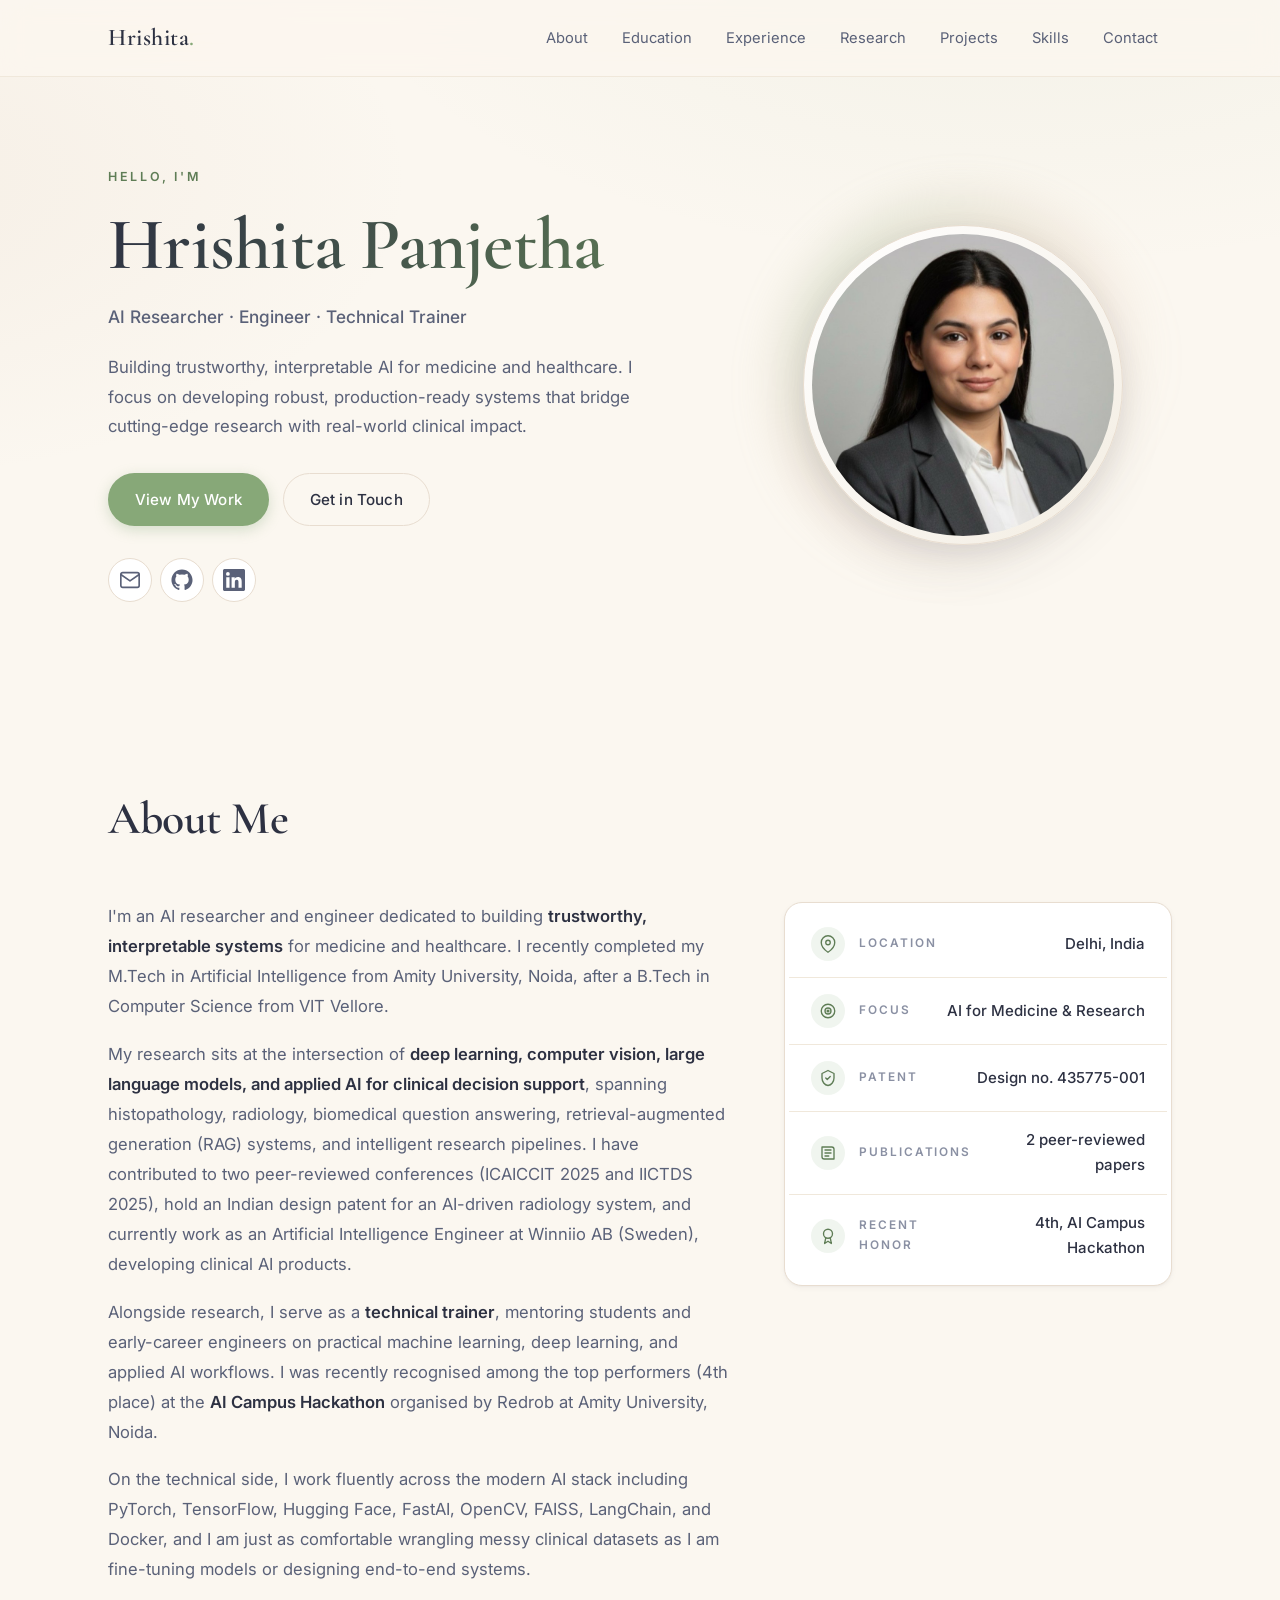
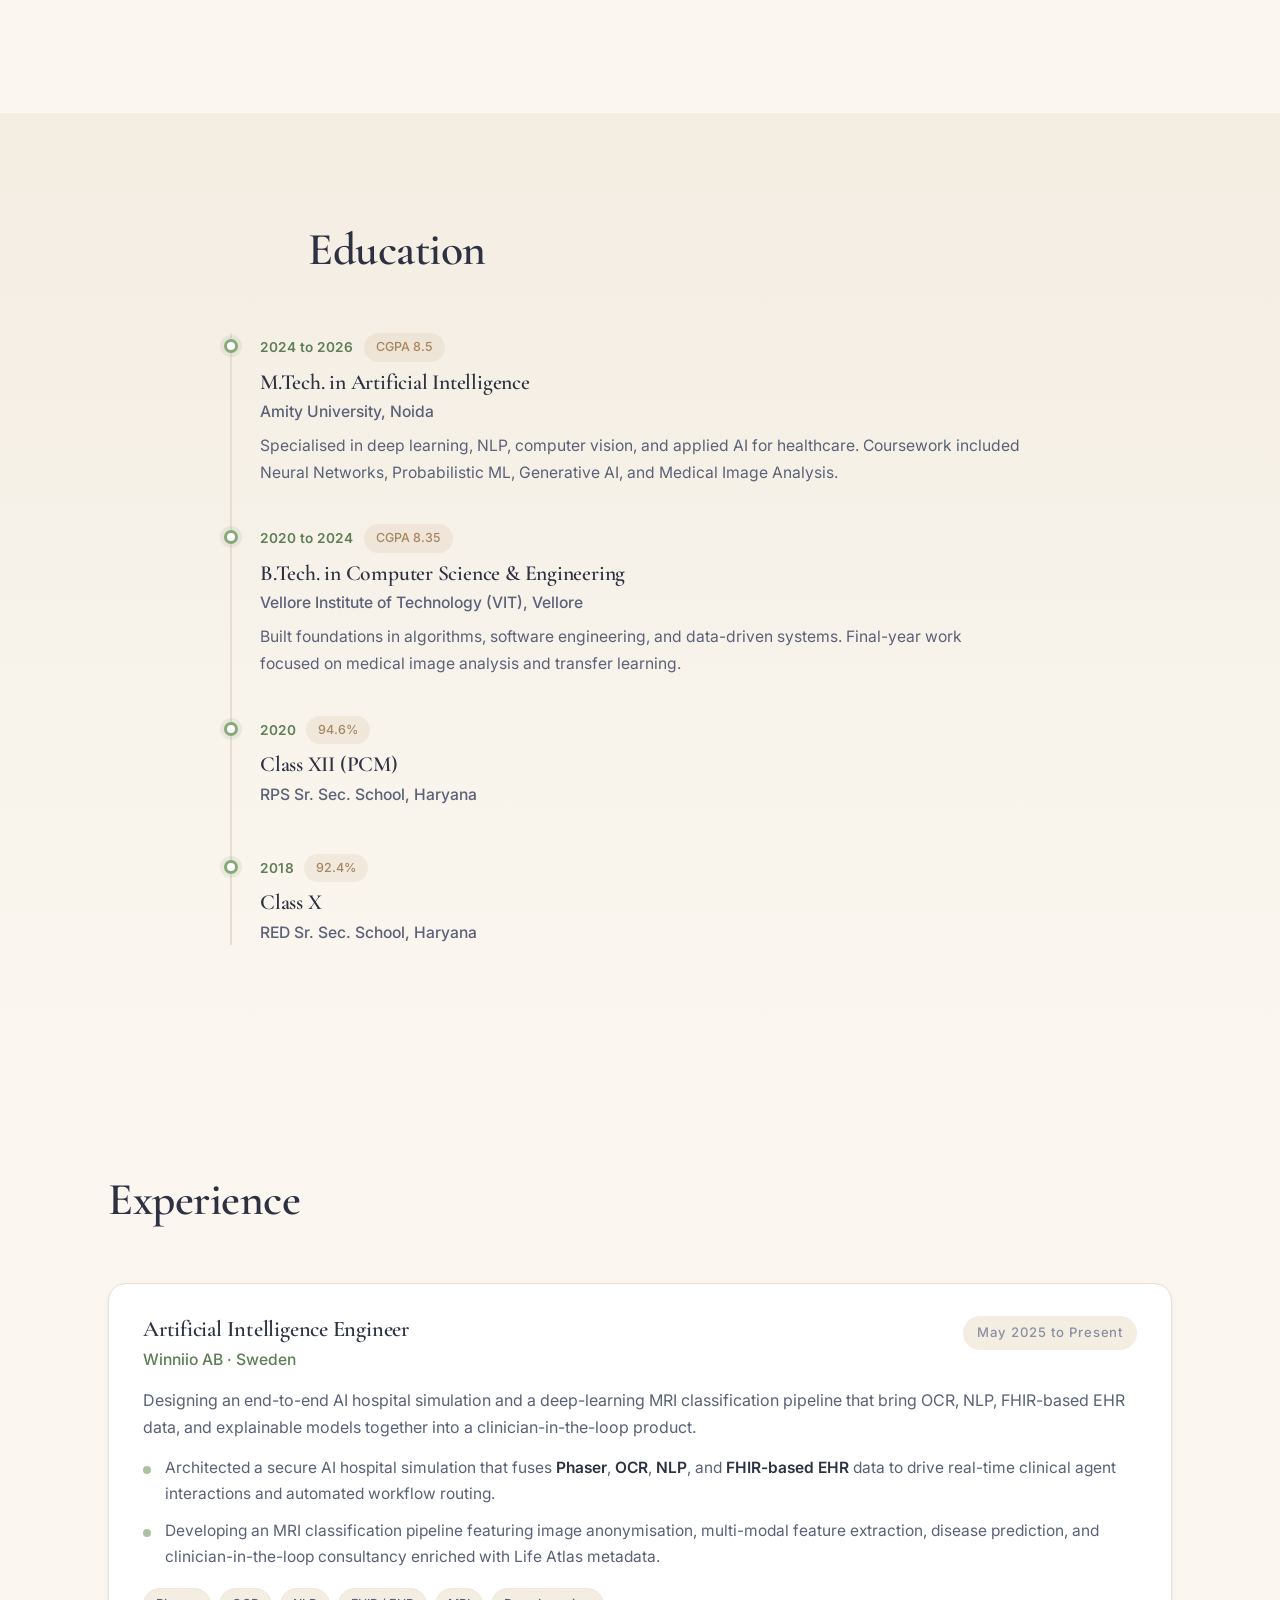
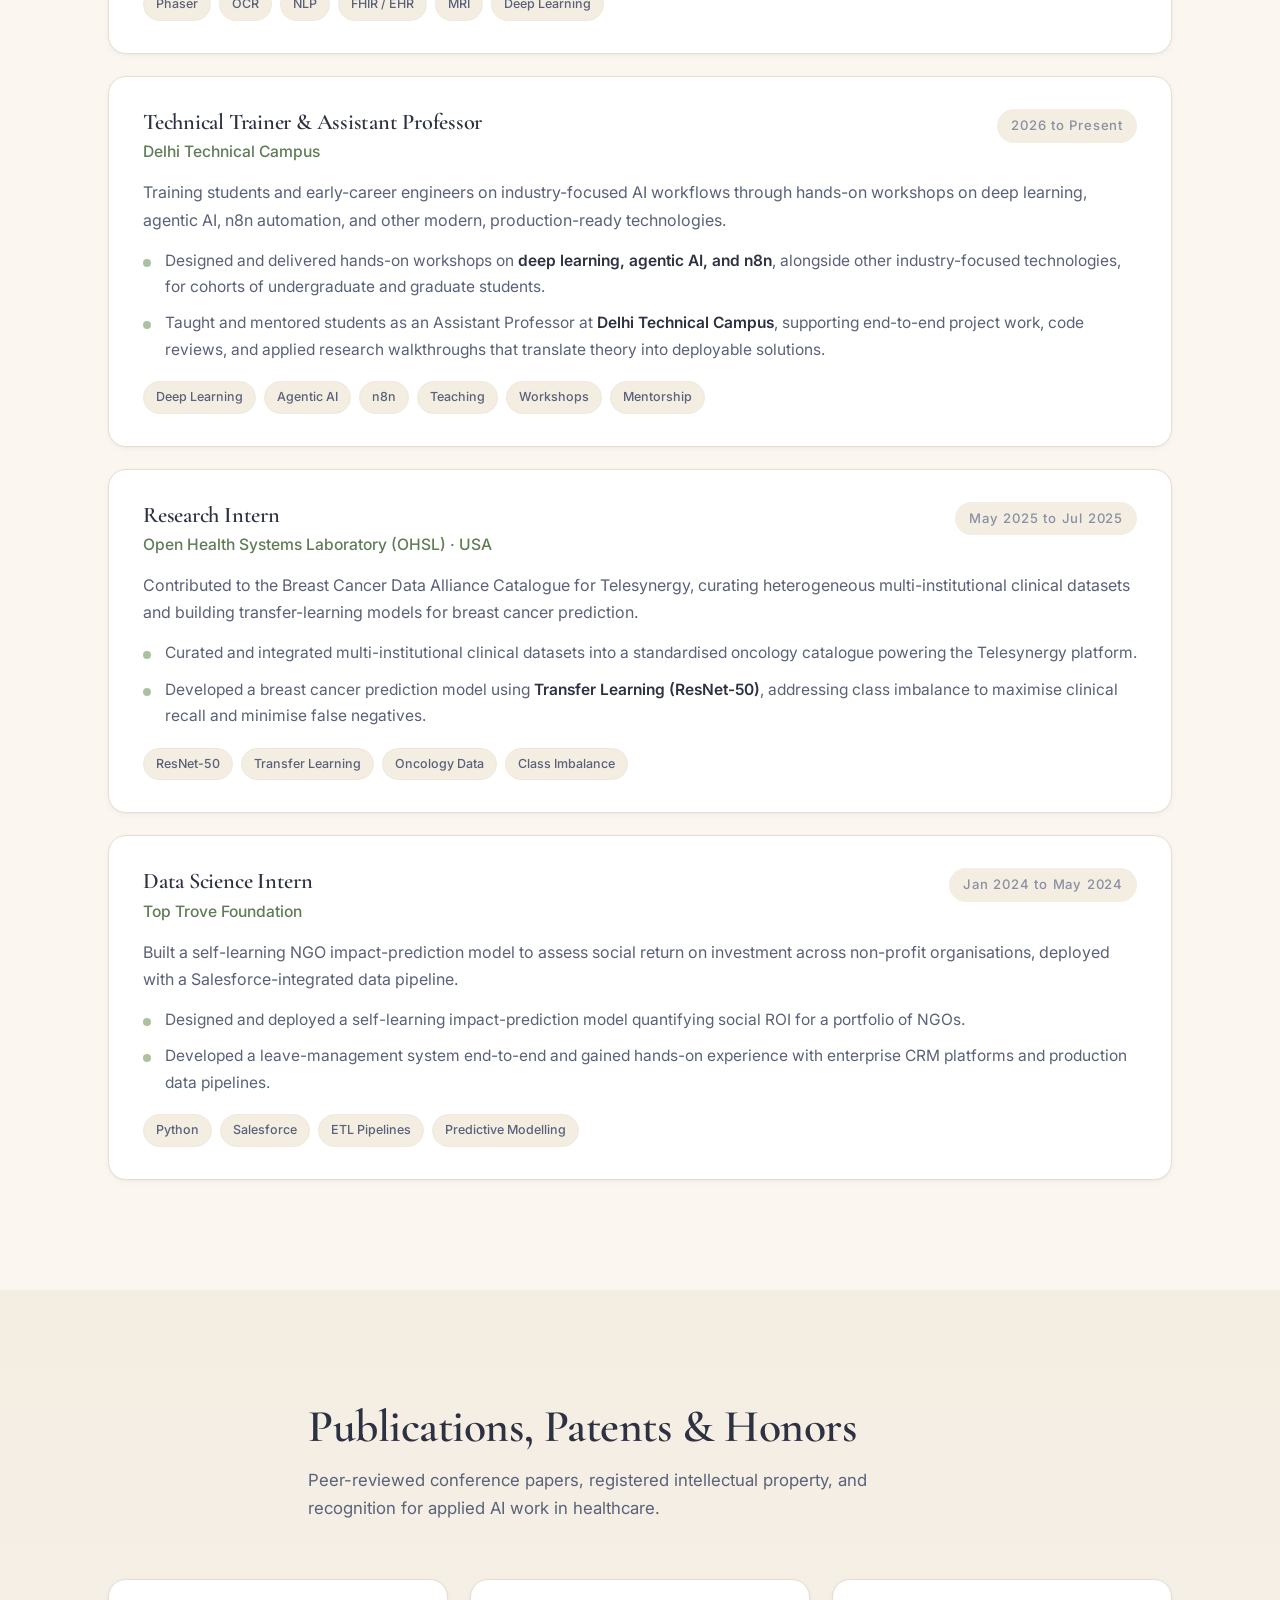
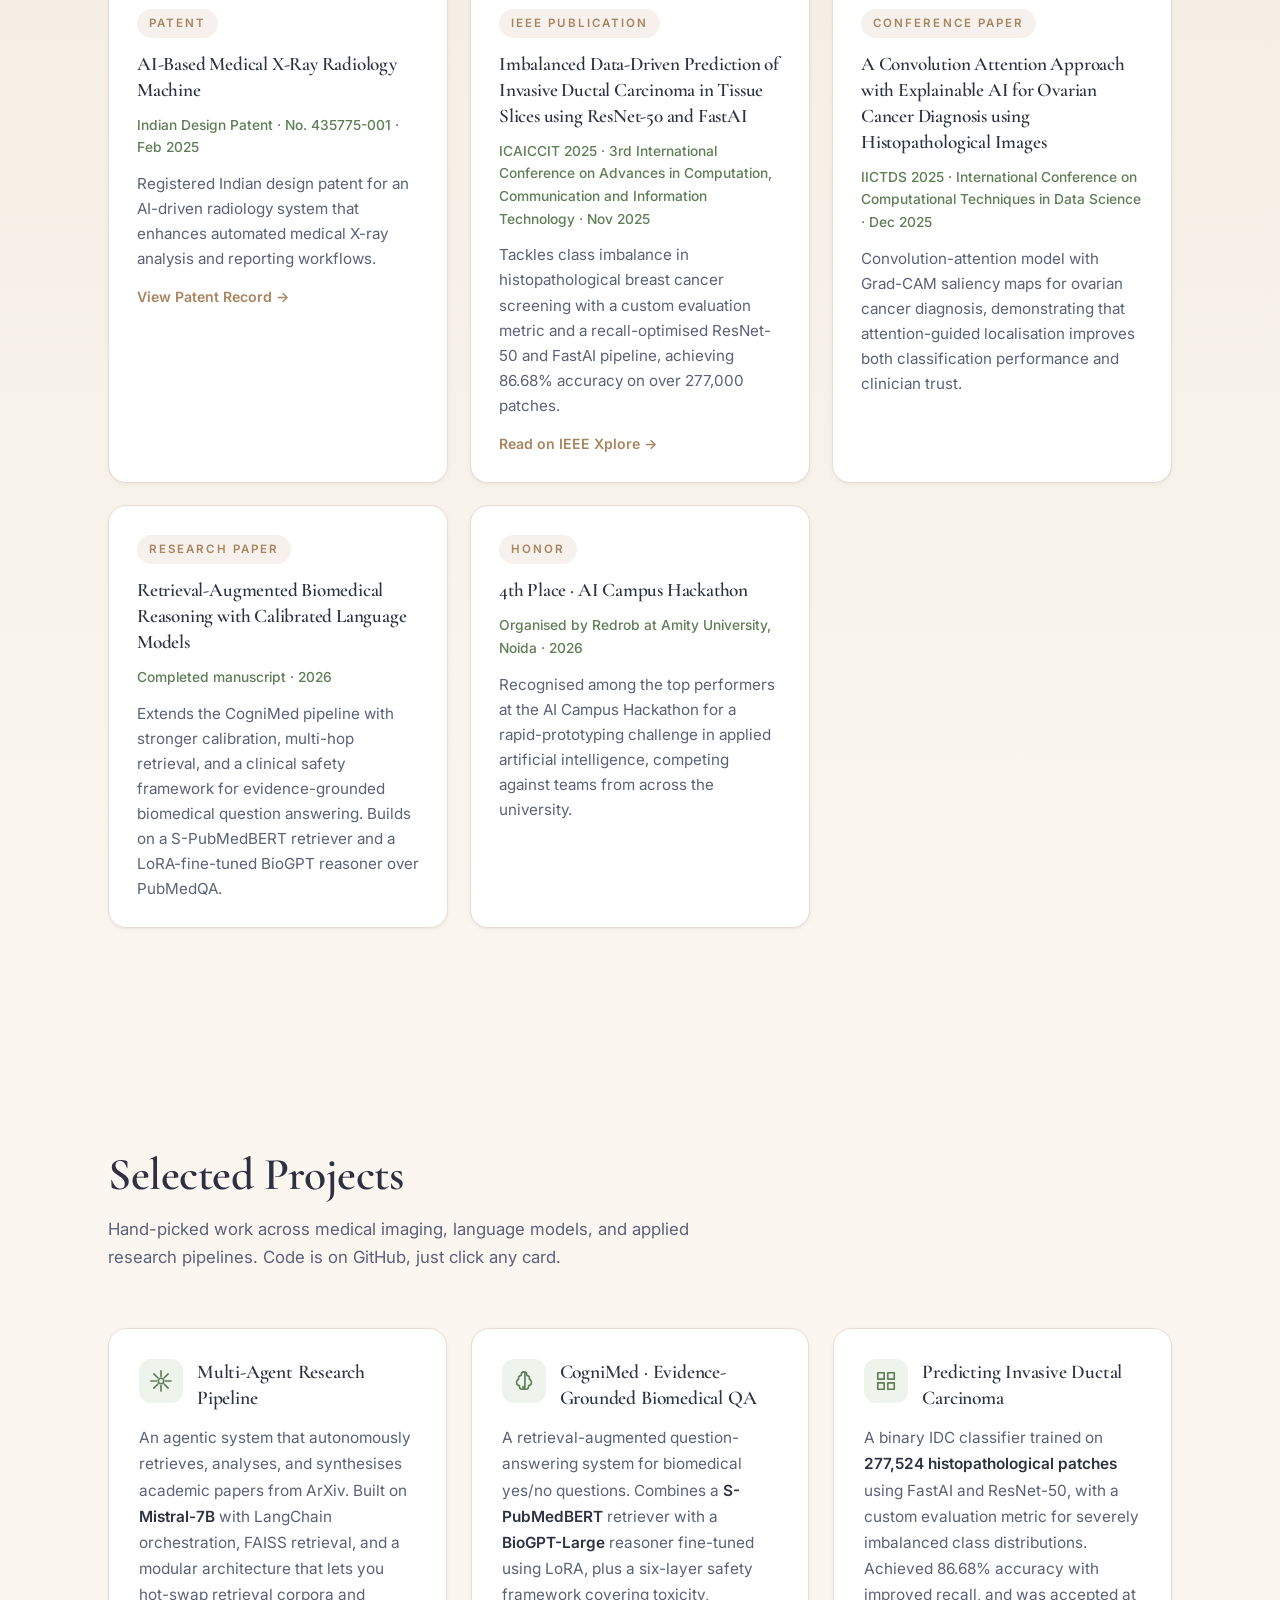
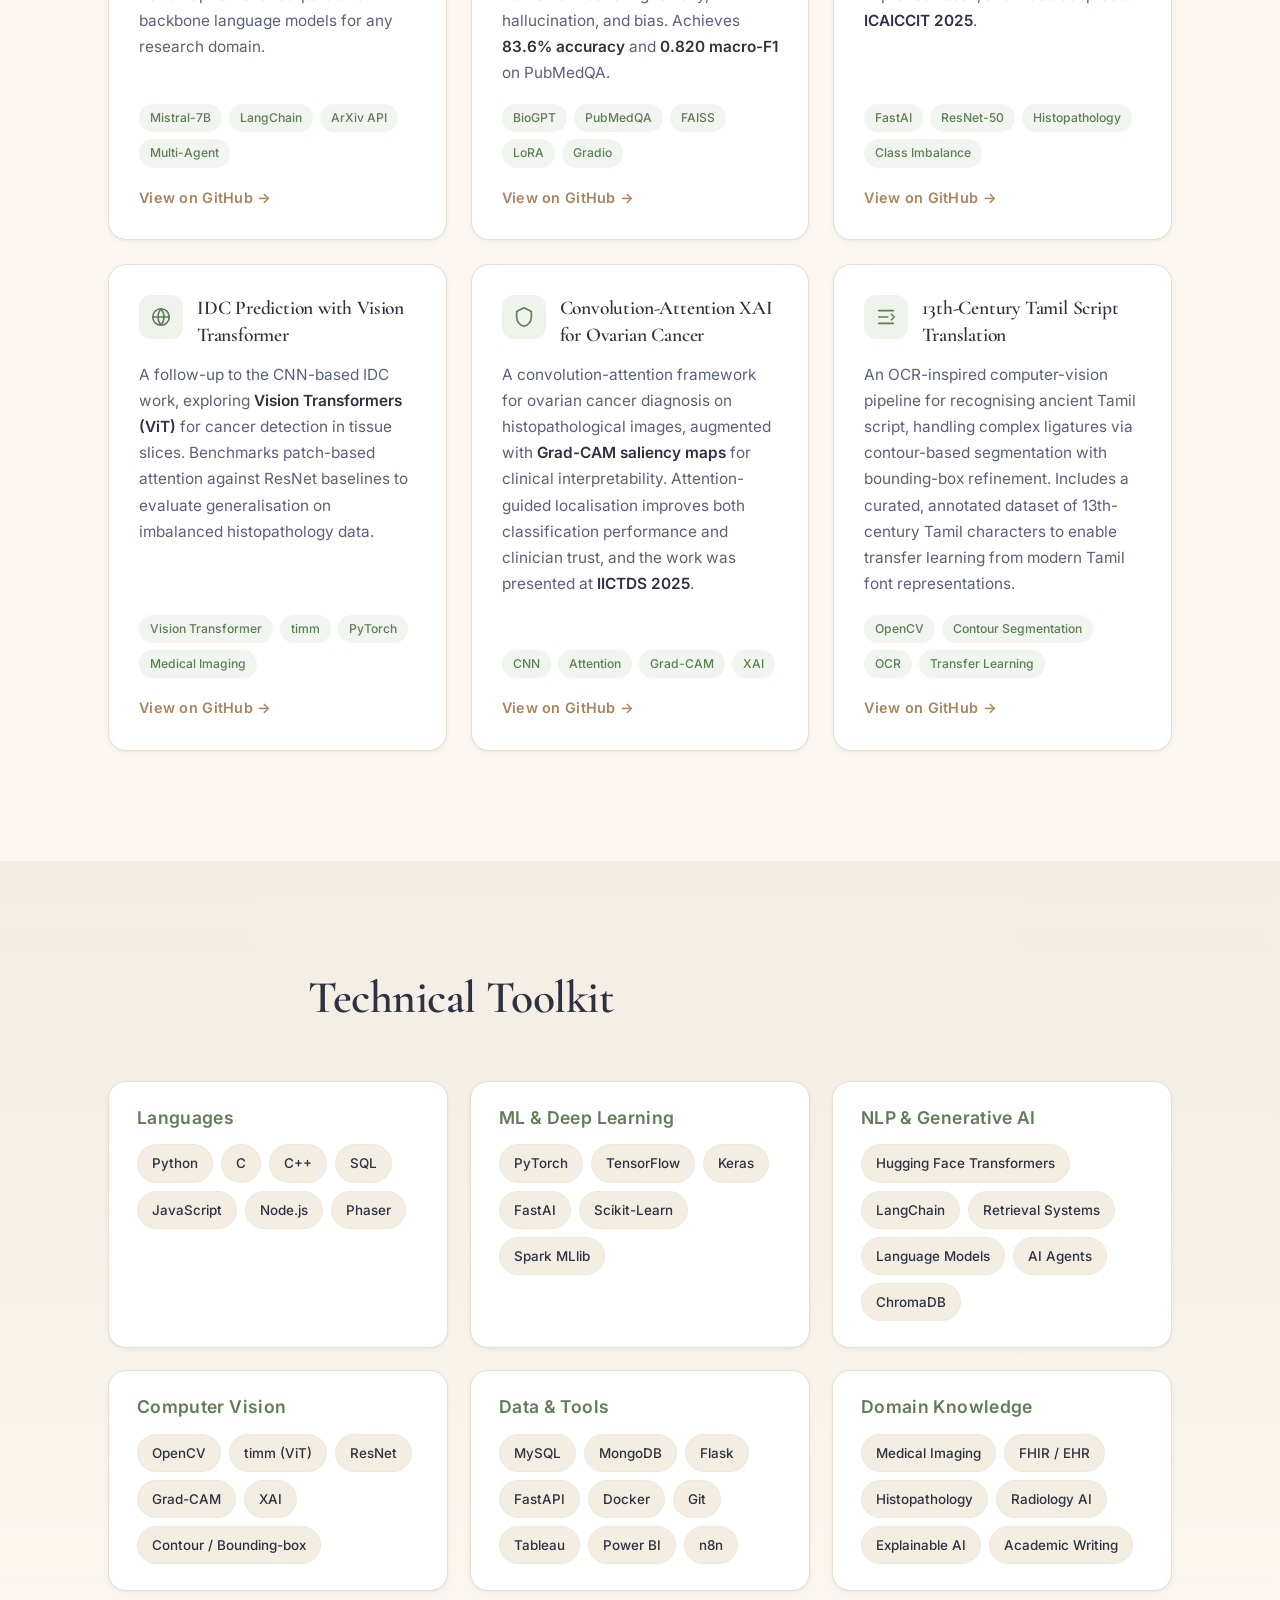
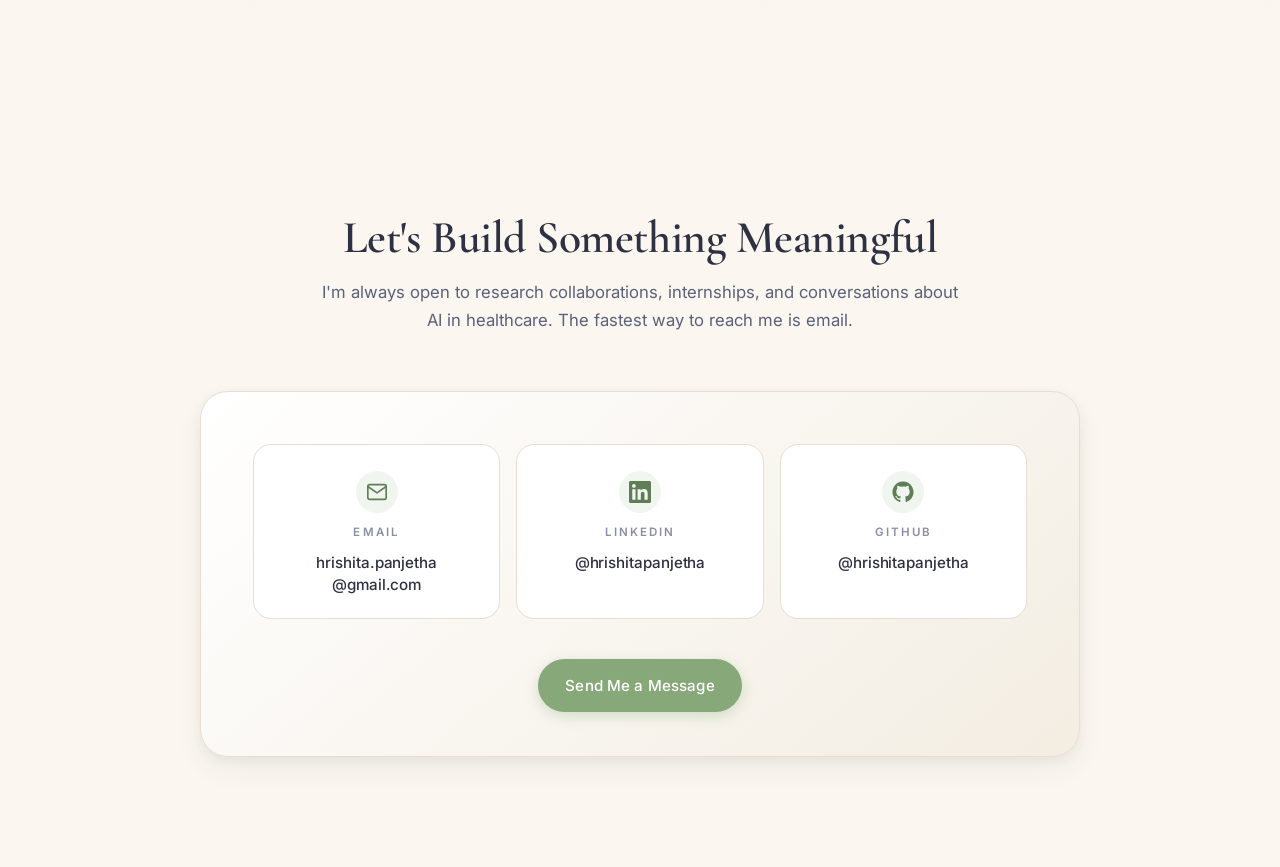
==== commit 22a83ba3: "Reframe hero bio toward development focus" ====
--- a/index.html
+++ b/index.html
@@ -49,8 +49,8 @@
           </p>
           <p class="hero-bio">
             Building trustworthy, interpretable AI for medicine and healthcare.
-            I bridge cutting-edge research with practical clinical impact, and
-            love teaching what I learn along the way.
+            I focus on developing robust, production-ready systems that bridge
+            cutting-edge research with real-world clinical impact.
           </p>
           <div class="hero-actions">
             <a href="#projects" class="btn btn-primary">View My Work</a>
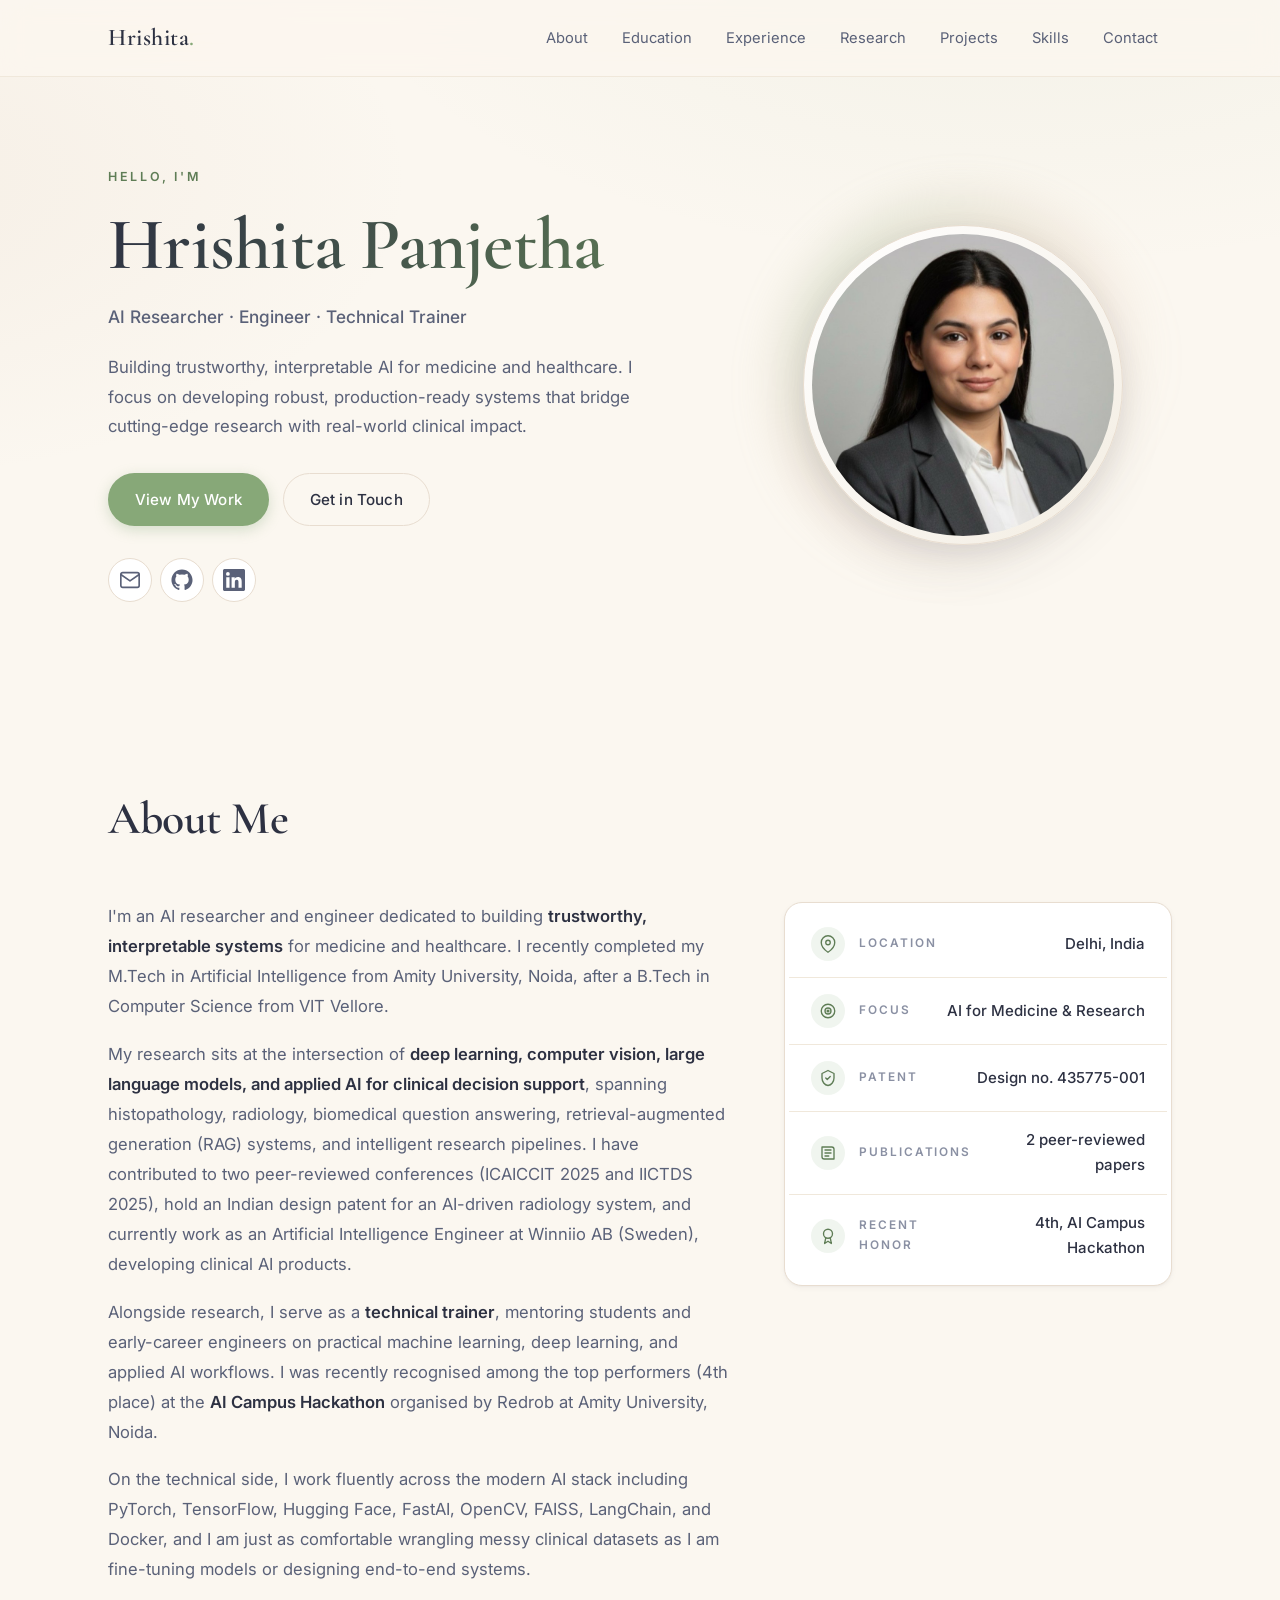
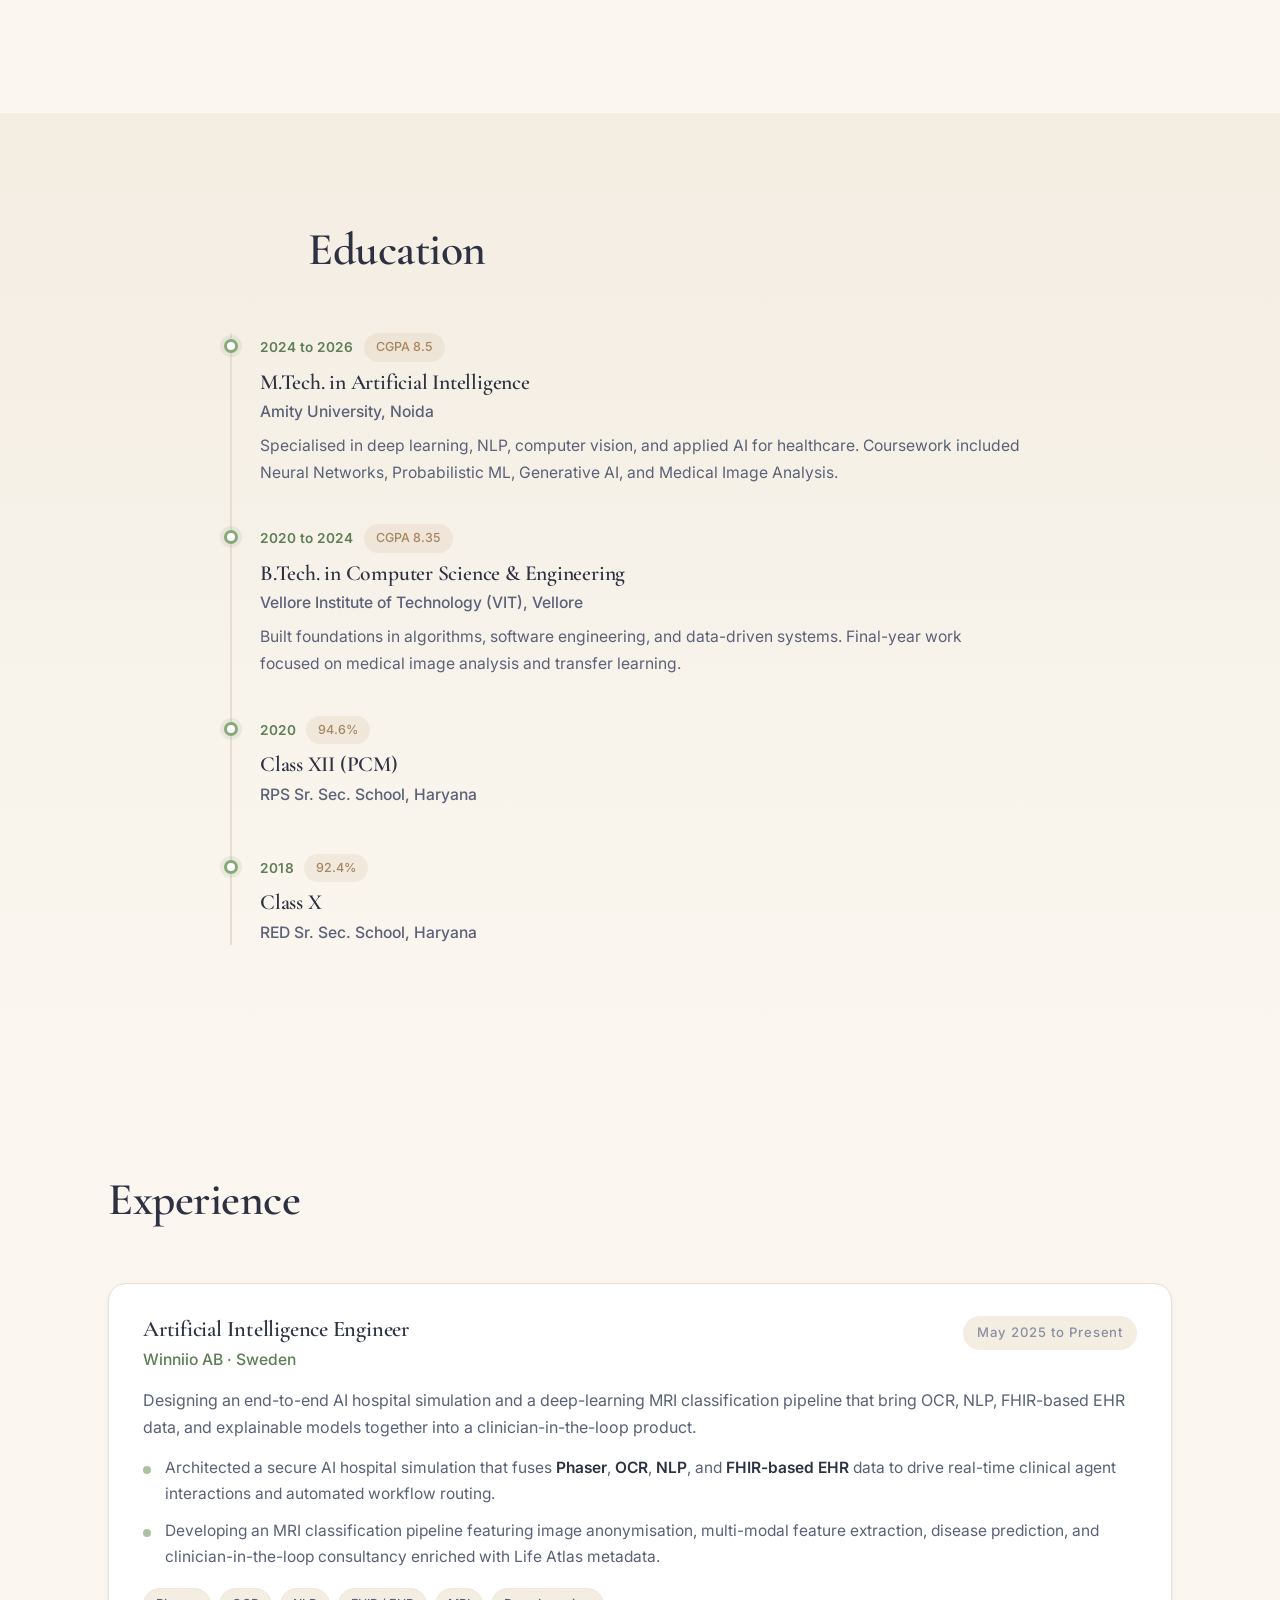
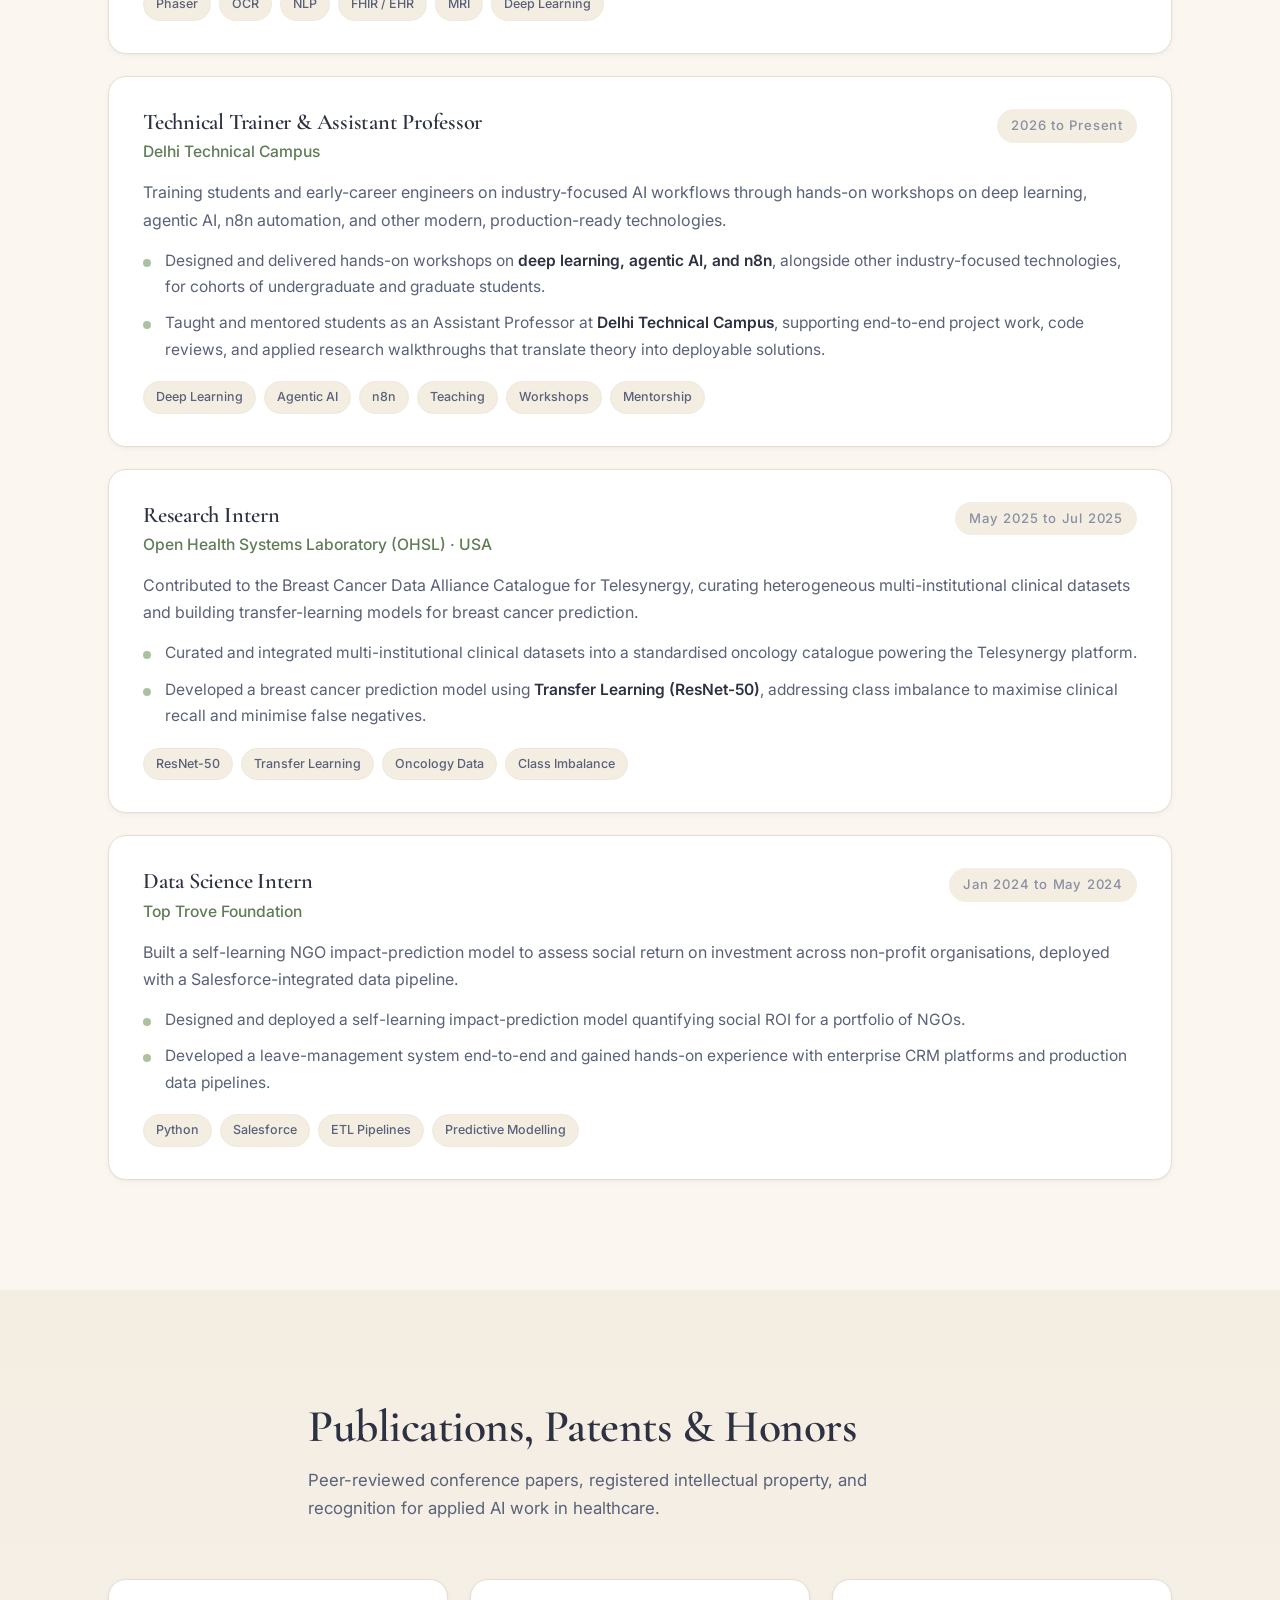
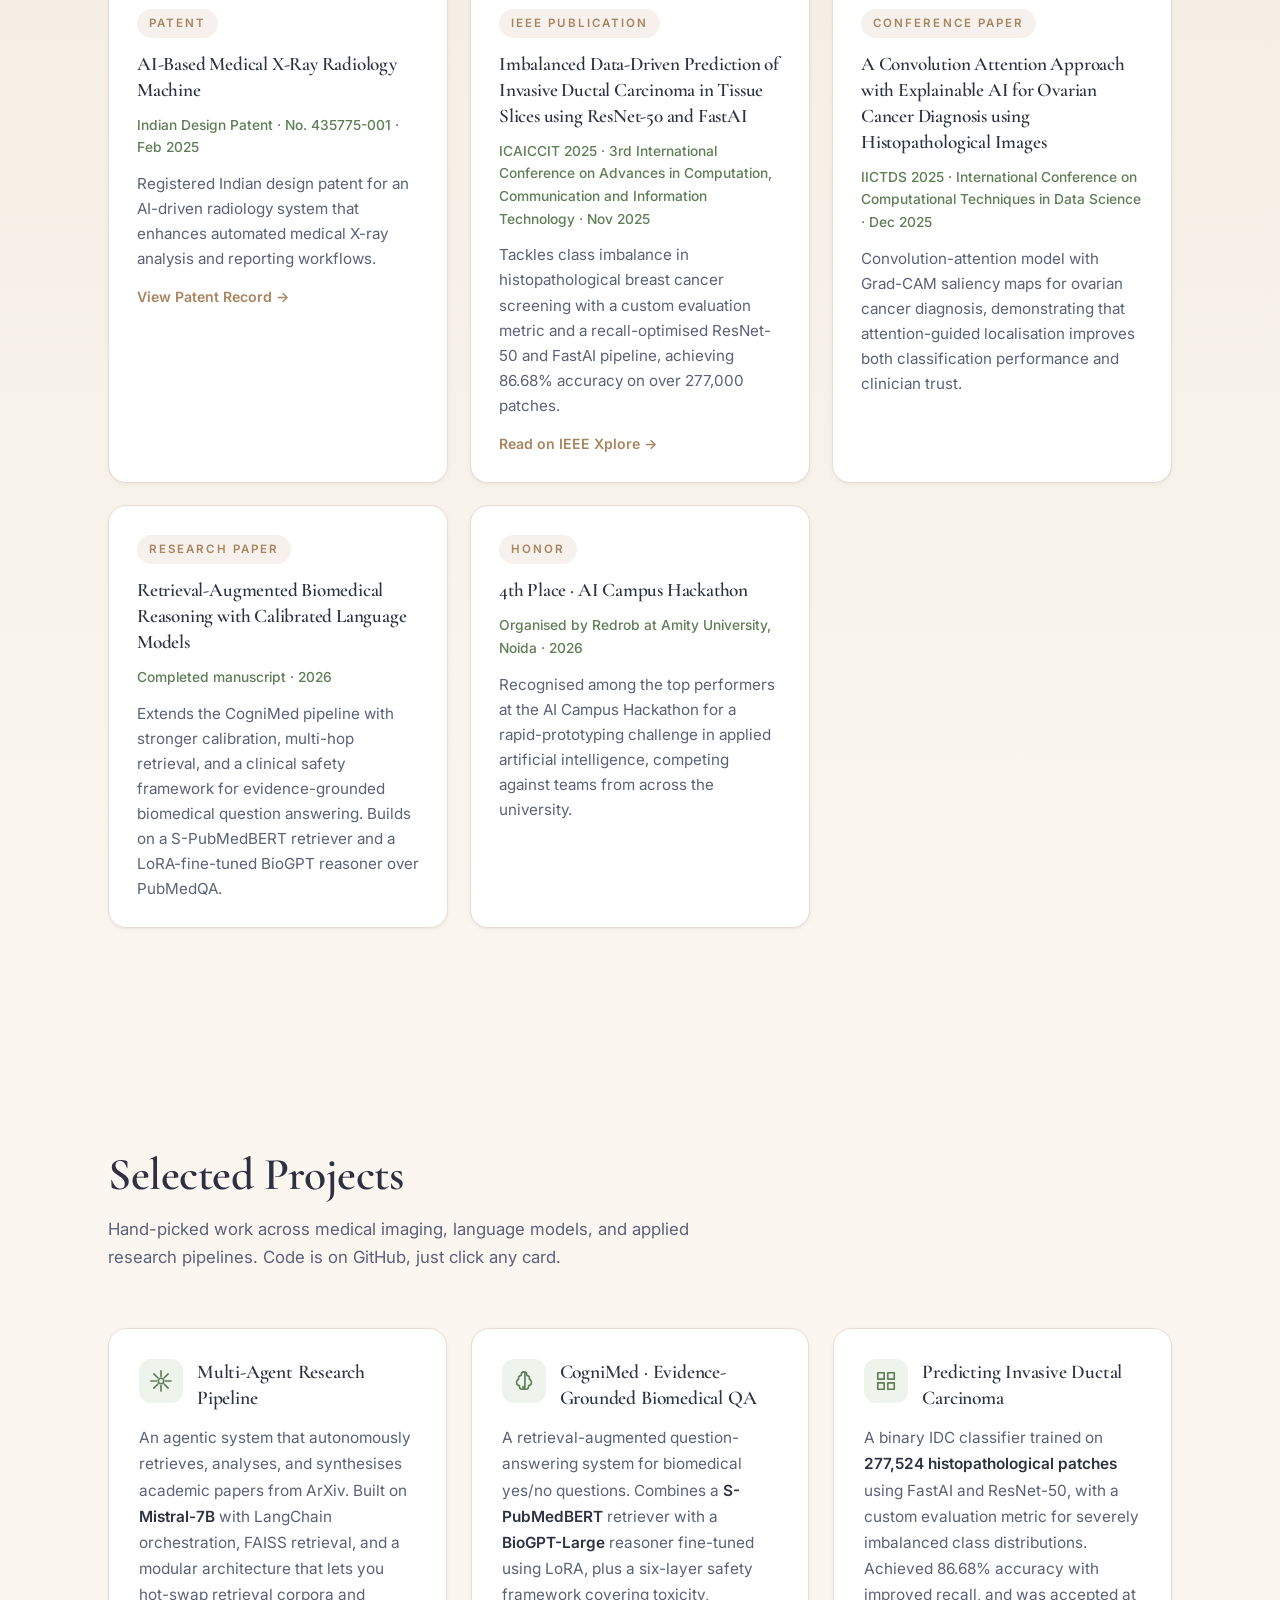
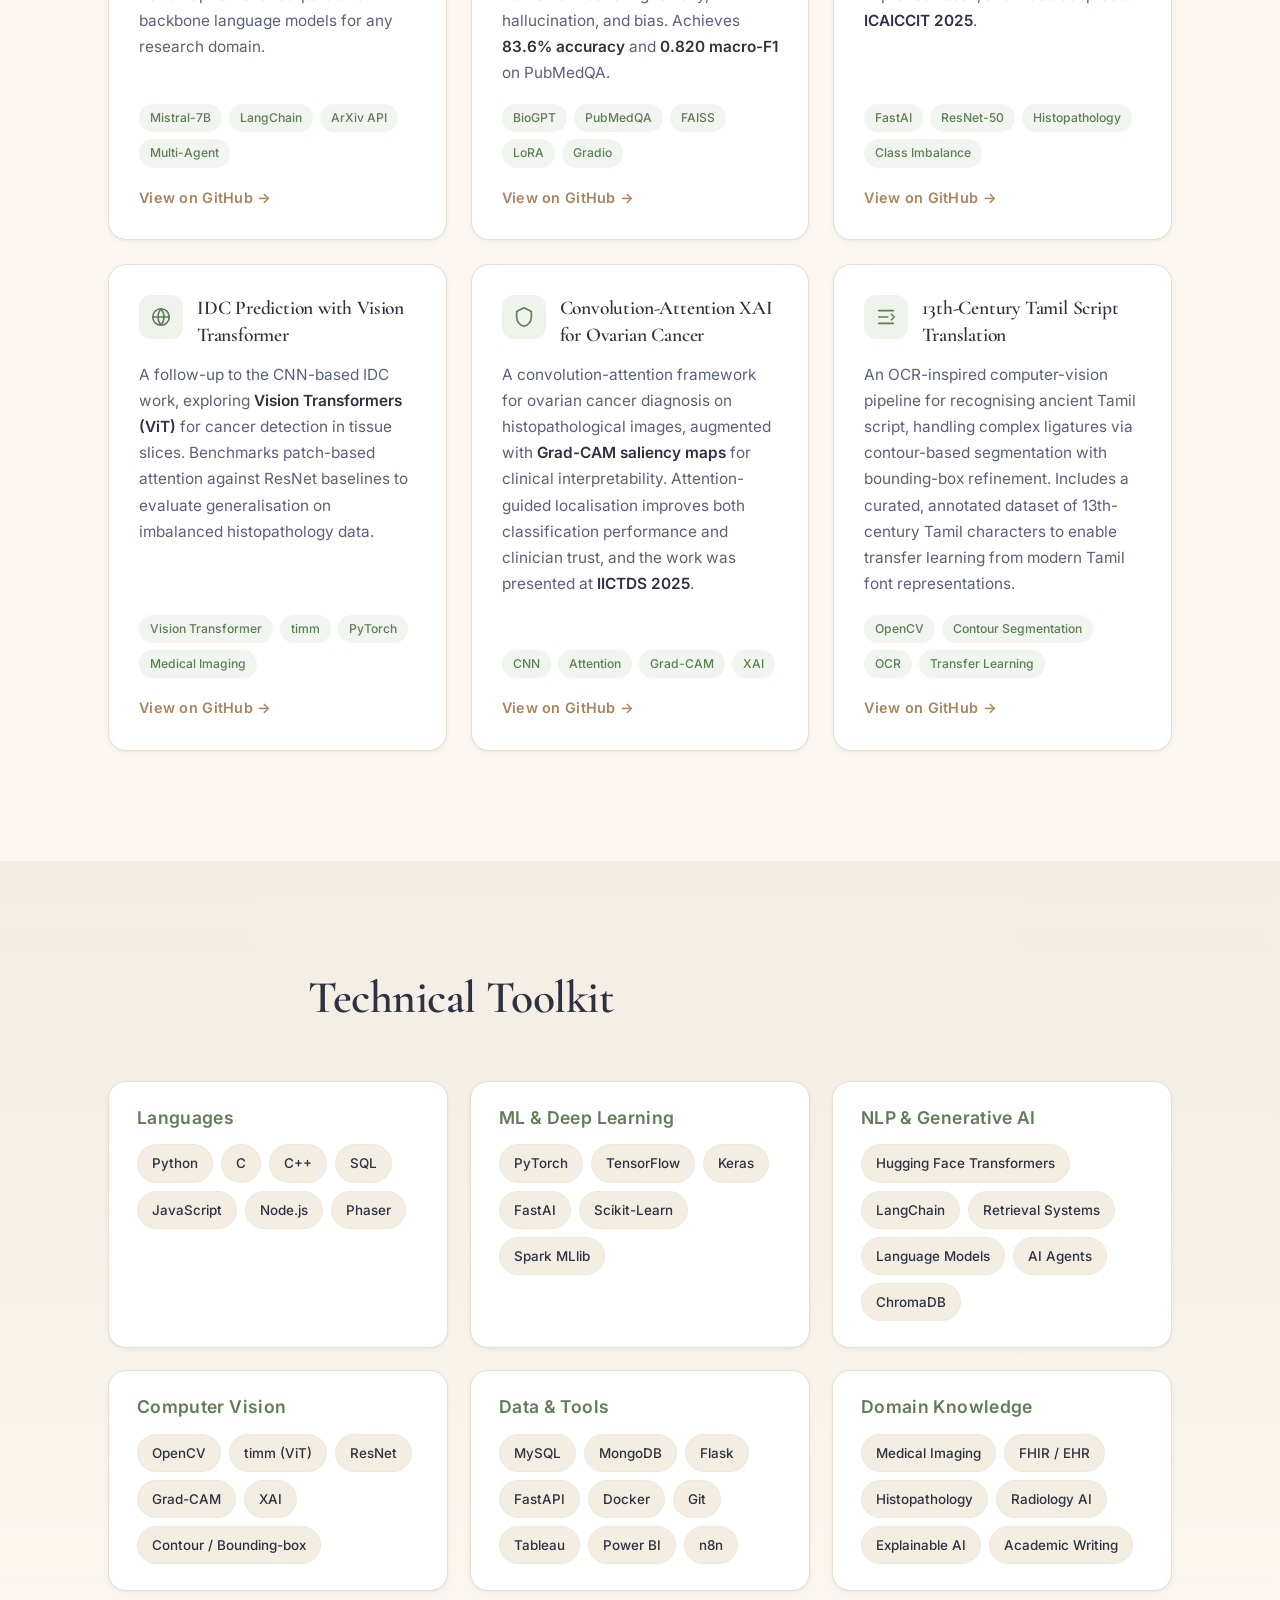
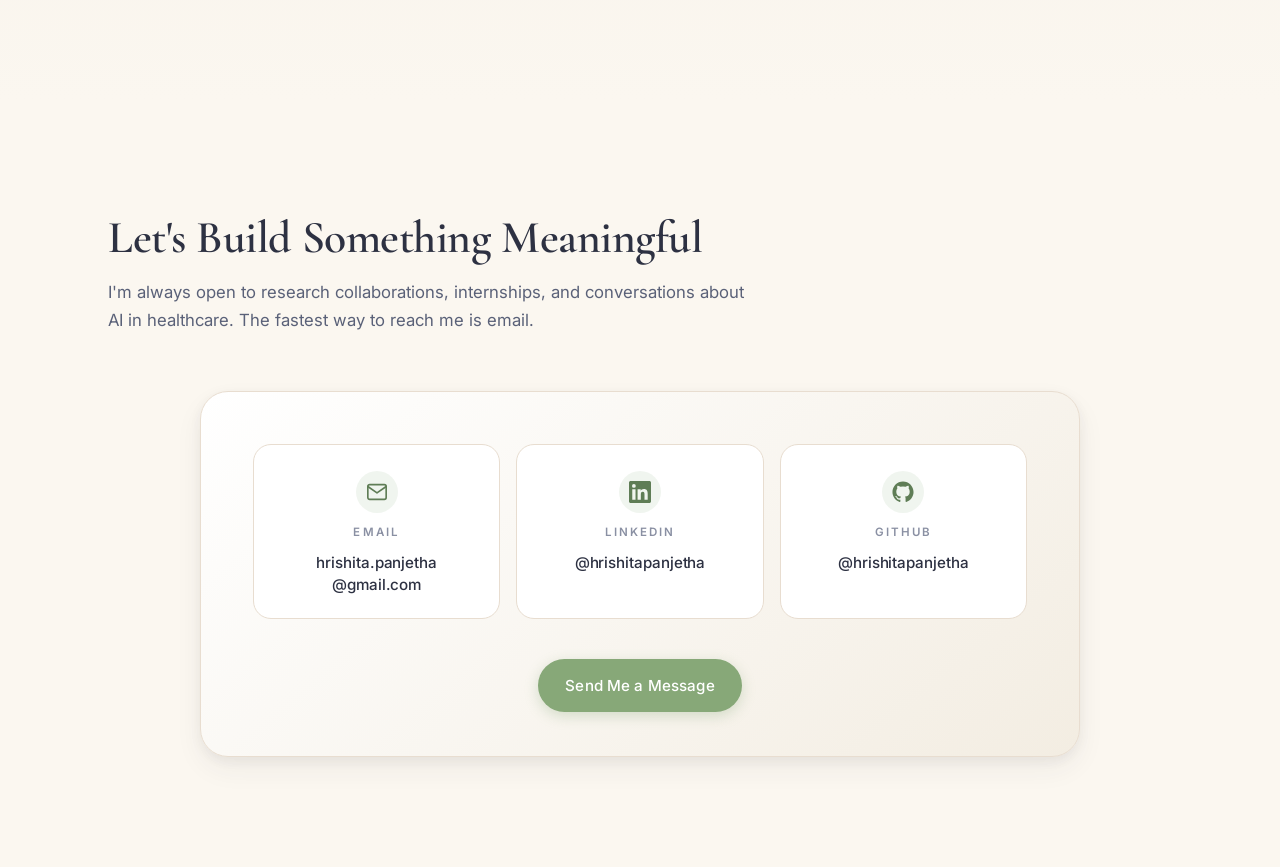
==== commit d913d45a: "Align Contact heading to match other sections" ====
--- a/index.html
+++ b/index.html
@@ -629,7 +629,7 @@
     </section>
 
     <!-- ============ CONTACT ============ -->
-    <section id="contact" class="section section-centered">
+    <section id="contact" class="section">
       <div class="section-head">
         <h2 class="section-title">Let's Build Something Meaningful</h2>
         <p class="section-sub">
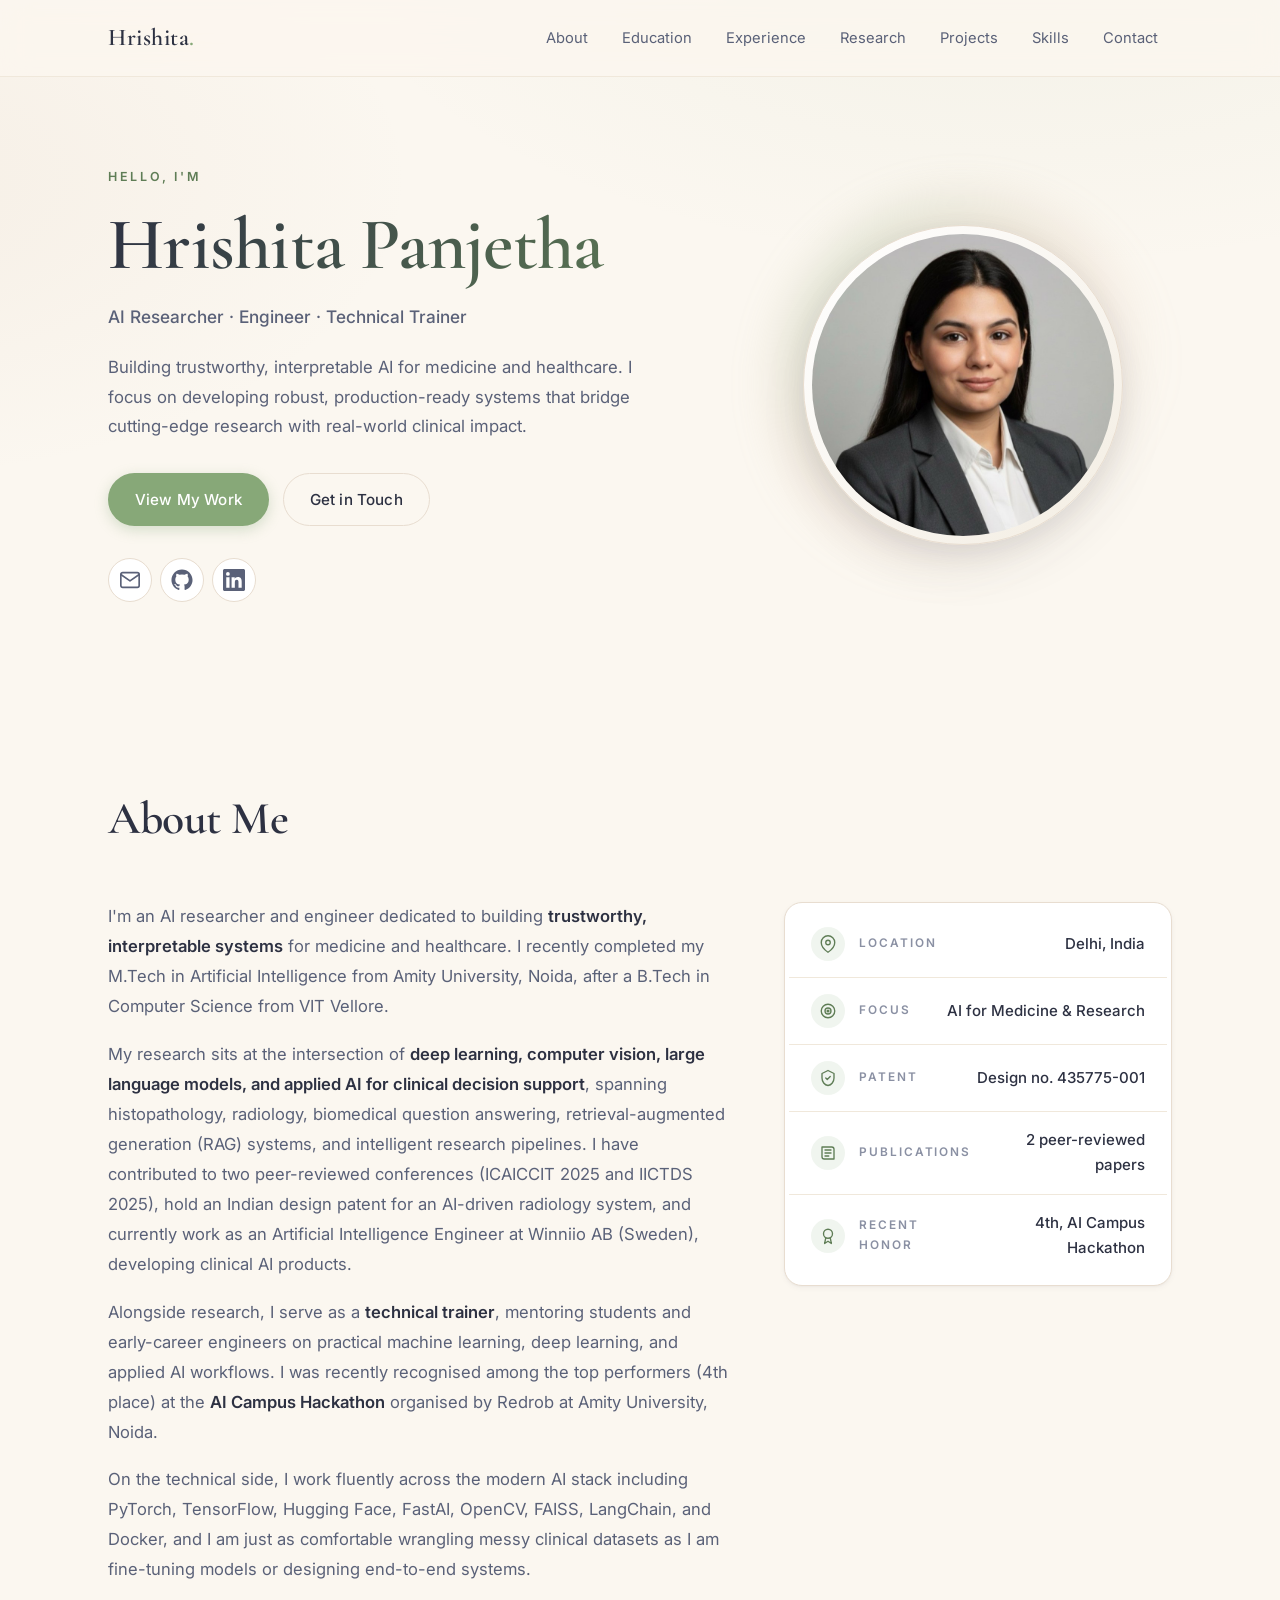
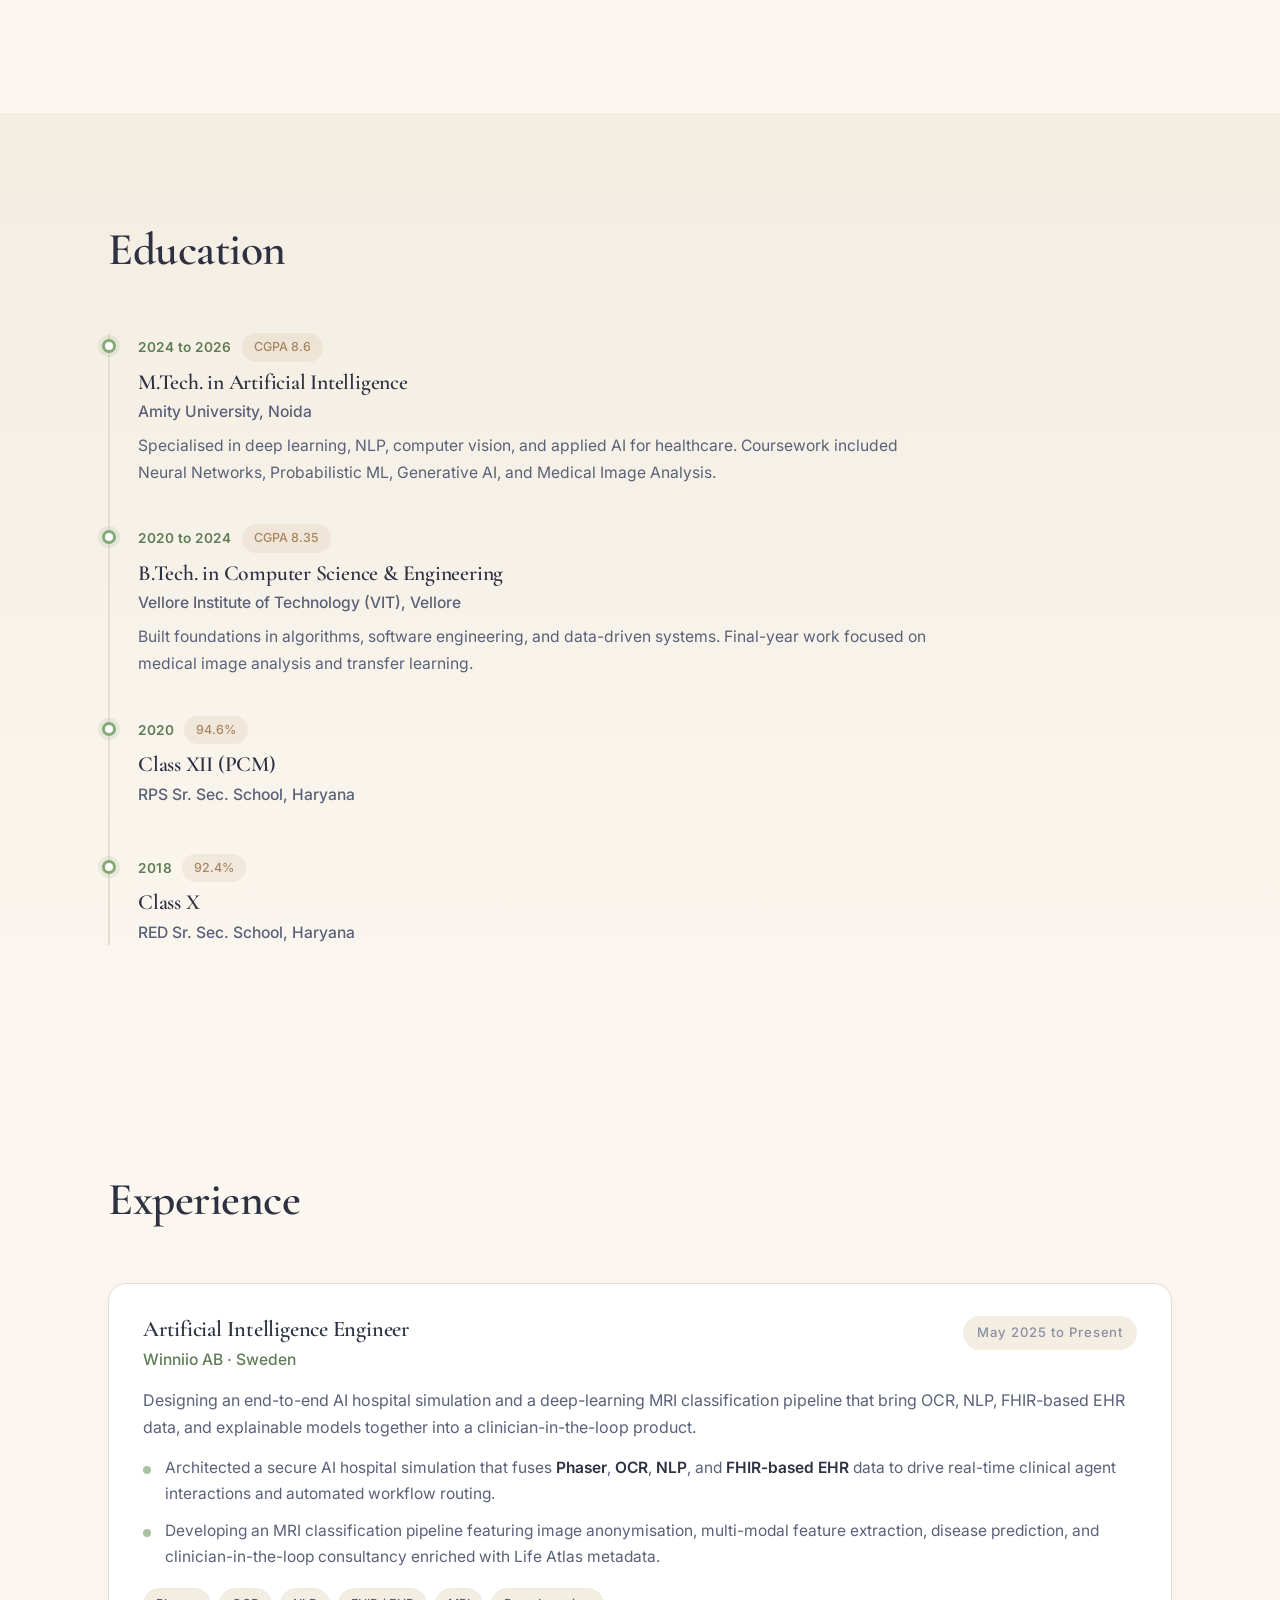
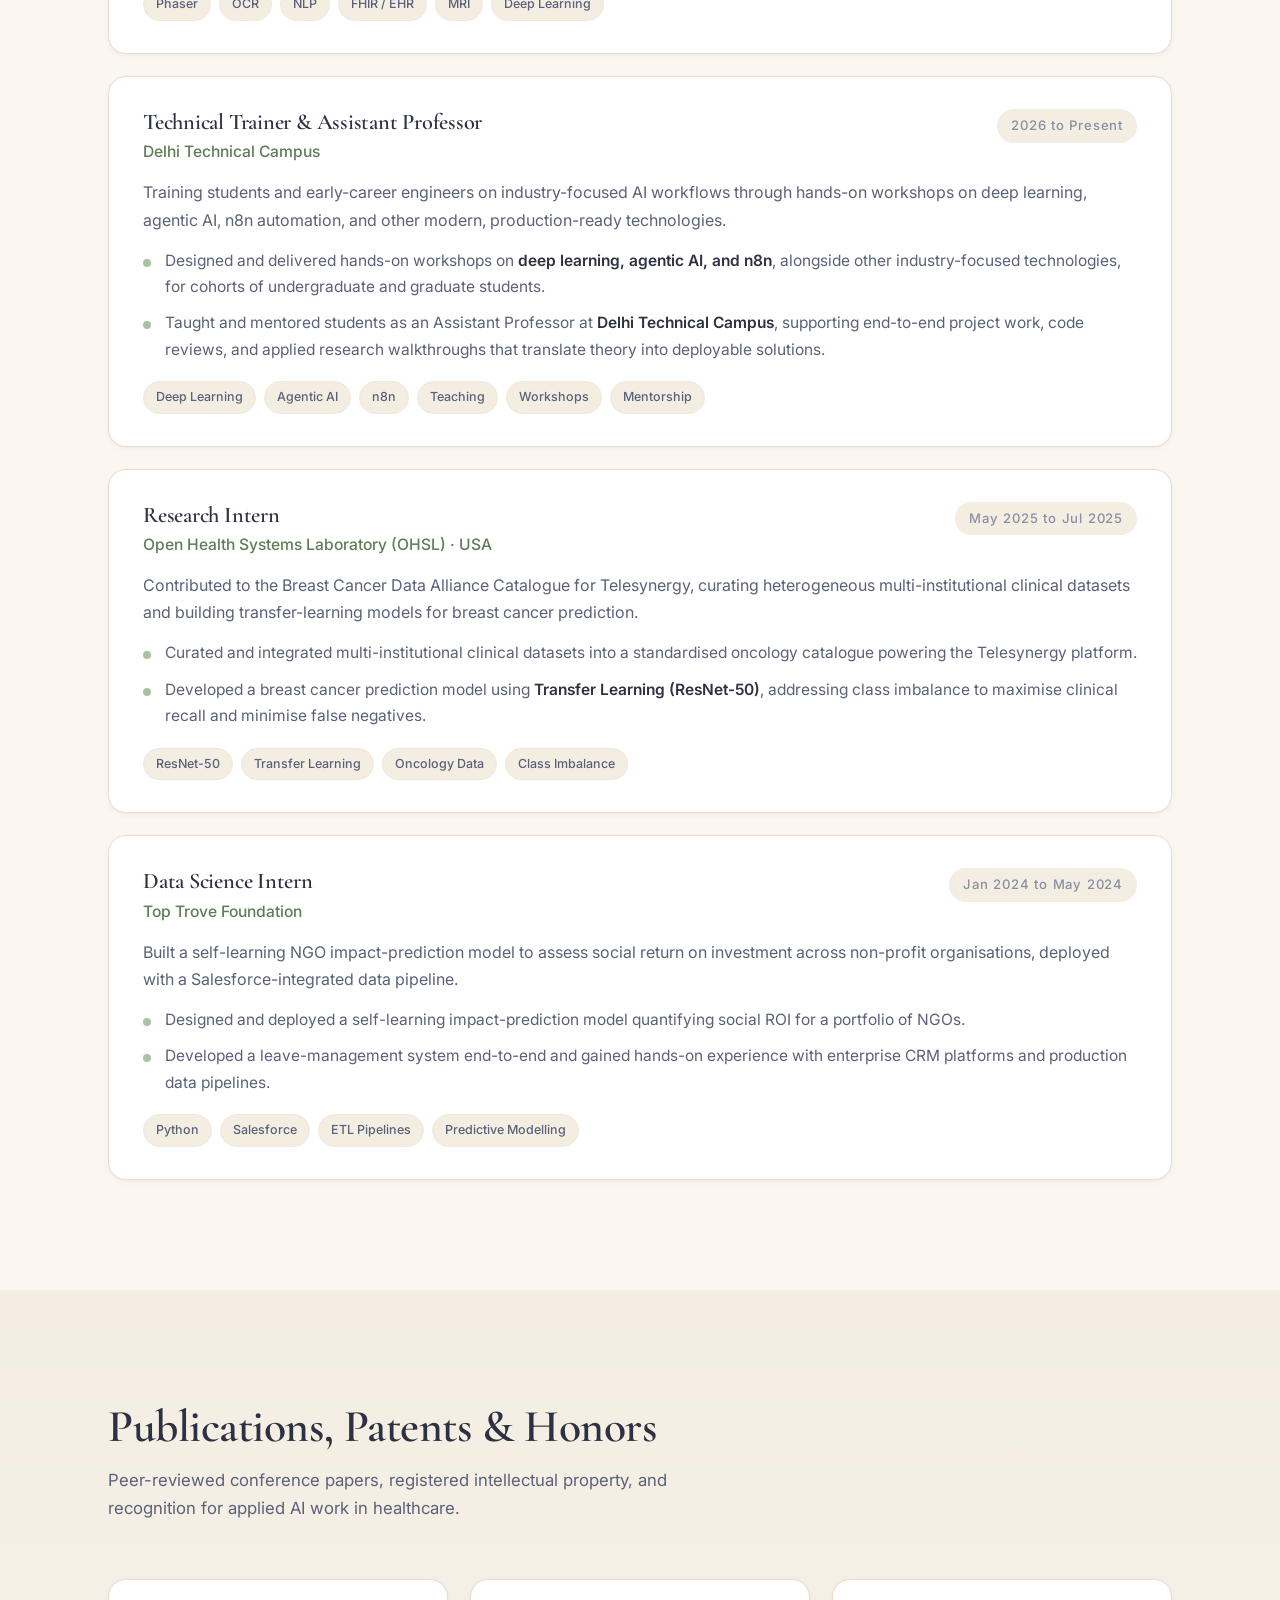
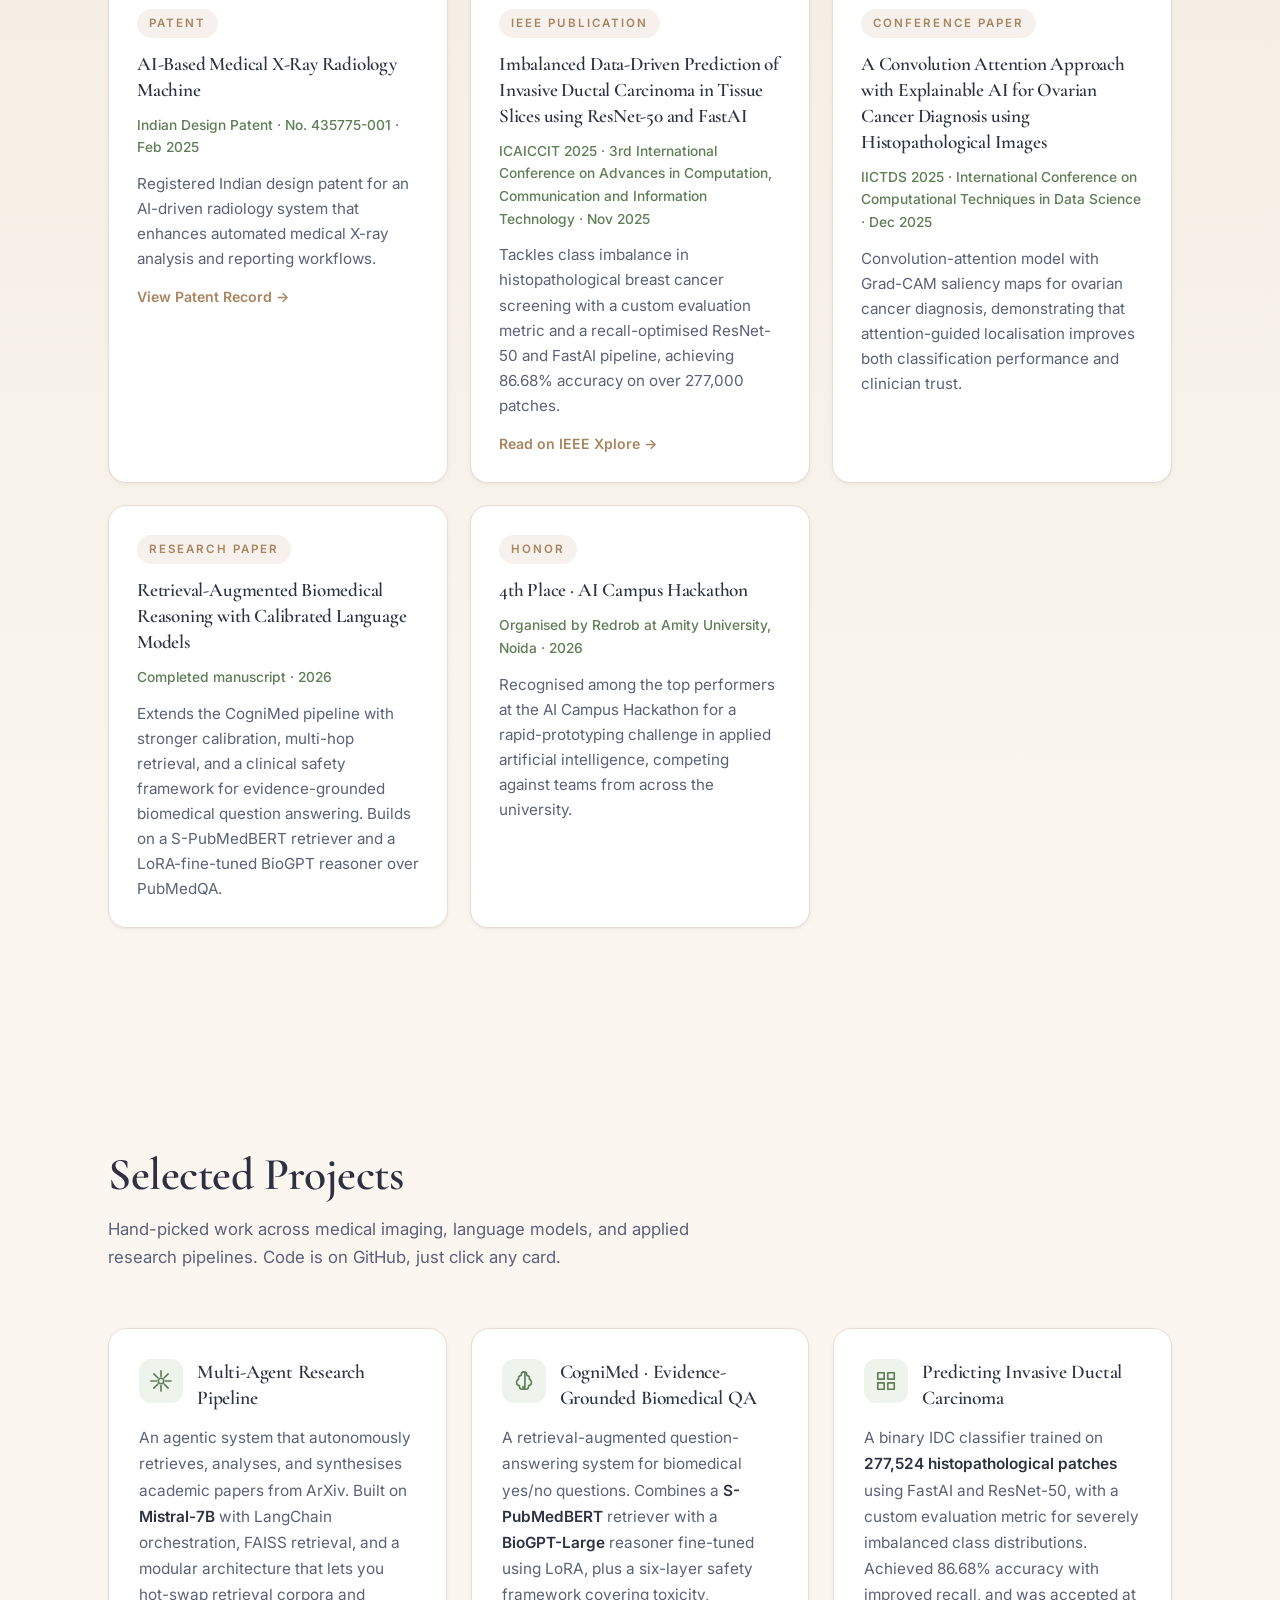
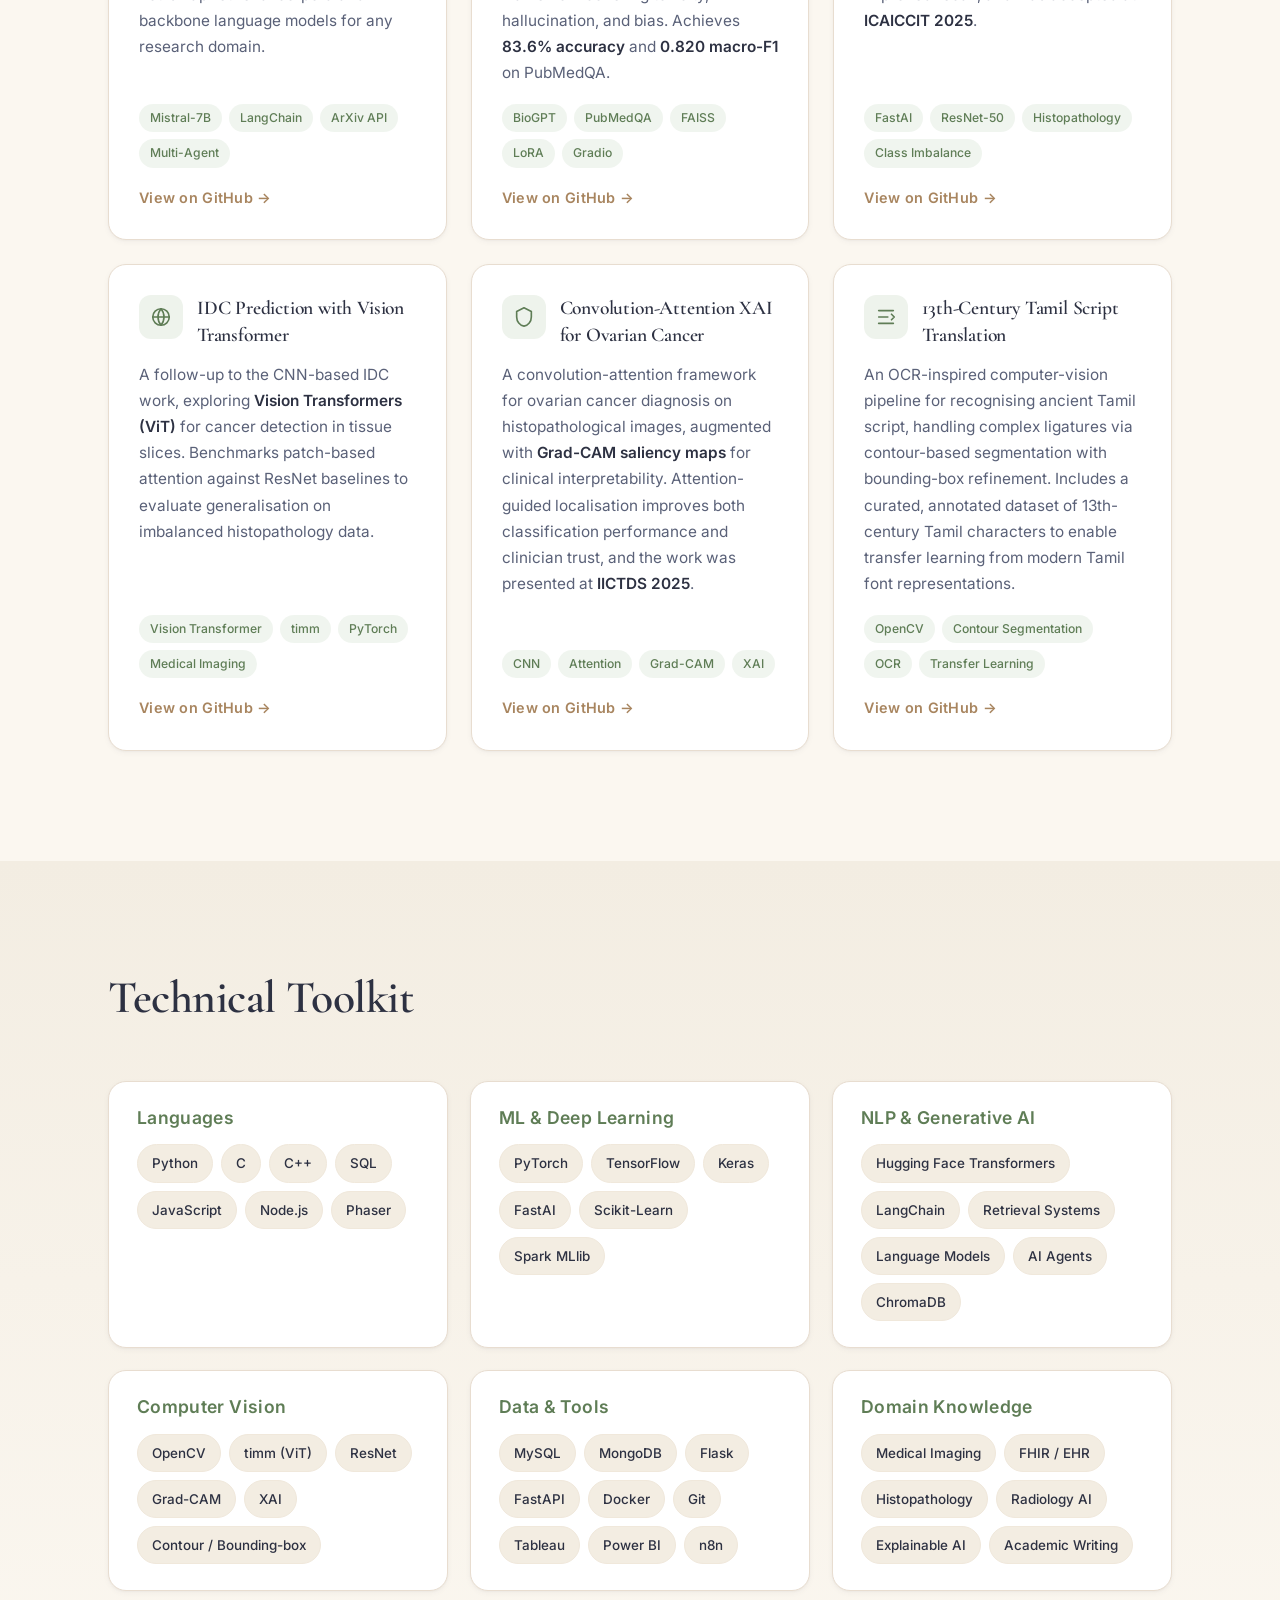
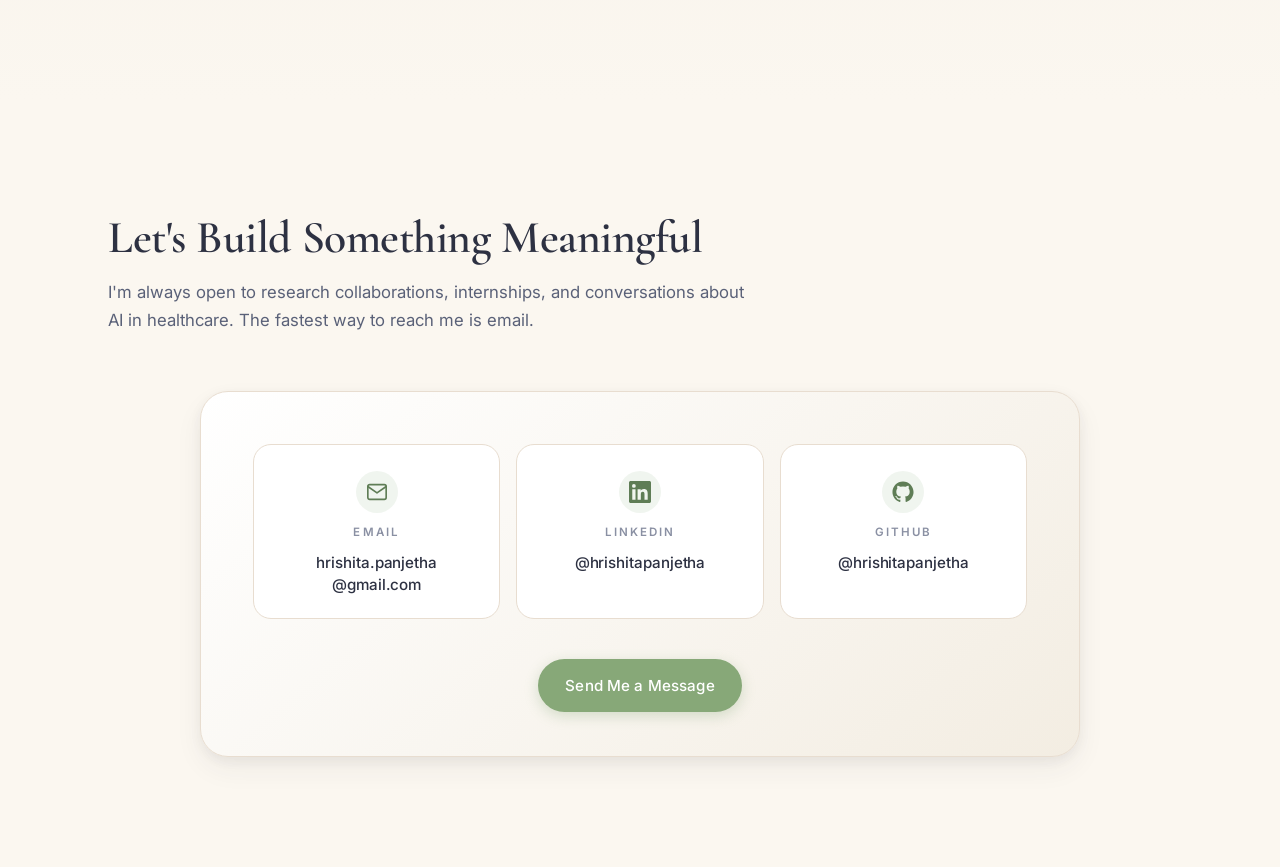
==== commit eb2b96a2: "Update index.html" ====
--- a/index.html
+++ b/index.html
@@ -169,7 +169,7 @@
           <div class="timeline-content">
             <div class="timeline-meta">
               <span class="timeline-date">2024 to 2026</span>
-              <span class="timeline-tag">CGPA 8.5</span>
+              <span class="timeline-tag">CGPA 8.6</span>
             </div>
             <h3>M.Tech. in Artificial Intelligence</h3>
             <p class="timeline-place">Amity University, Noida</p>
--- a/styles.css
+++ b/styles.css
@@ -67,6 +67,7 @@
   background: var(--bg);
   -webkit-font-smoothing: antialiased;
   -moz-osx-font-smoothing: grayscale;
+  overflow-x: clip;
   background-image: radial-gradient(
       1200px 600px at 80% -10%,
       rgba(135, 168, 120, 0.08),
@@ -219,22 +220,23 @@
   margin: 0 auto;
   padding: 110px 28px;
 }
-.section-alt {
+.section.section-alt {
+  position: relative;
+  isolation: isolate;
+}
+.section.section-alt::before {
+  content: "";
+  position: absolute;
+  top: 0;
+  bottom: 0;
+  left: calc((100% - 100vw) / 2);
+  width: 100vw;
   background: linear-gradient(180deg, var(--bg-alt) 0%, var(--bg) 100%);
-  max-width: 100%;
-  padding-left: 0;
-  padding-right: 0;
-}
-.section-alt > * {
-  max-width: var(--maxw);
-  margin-left: auto;
-  margin-right: auto;
-  padding-left: 28px;
-  padding-right: 28px;
+  z-index: -1;
+  pointer-events: none;
 }
 .section-head {
   margin-bottom: 56px;
-  max-width: 720px;
 }
 .eyebrow {
   font-family: var(--font-sans);
@@ -951,7 +953,6 @@
   }
 
   .section { padding: 80px 22px; }
-  .section-alt > * { padding-left: 22px; padding-right: 22px; }
   .hero { padding: 60px 22px 60px; }
   .section-head { margin-bottom: 40px; }
 
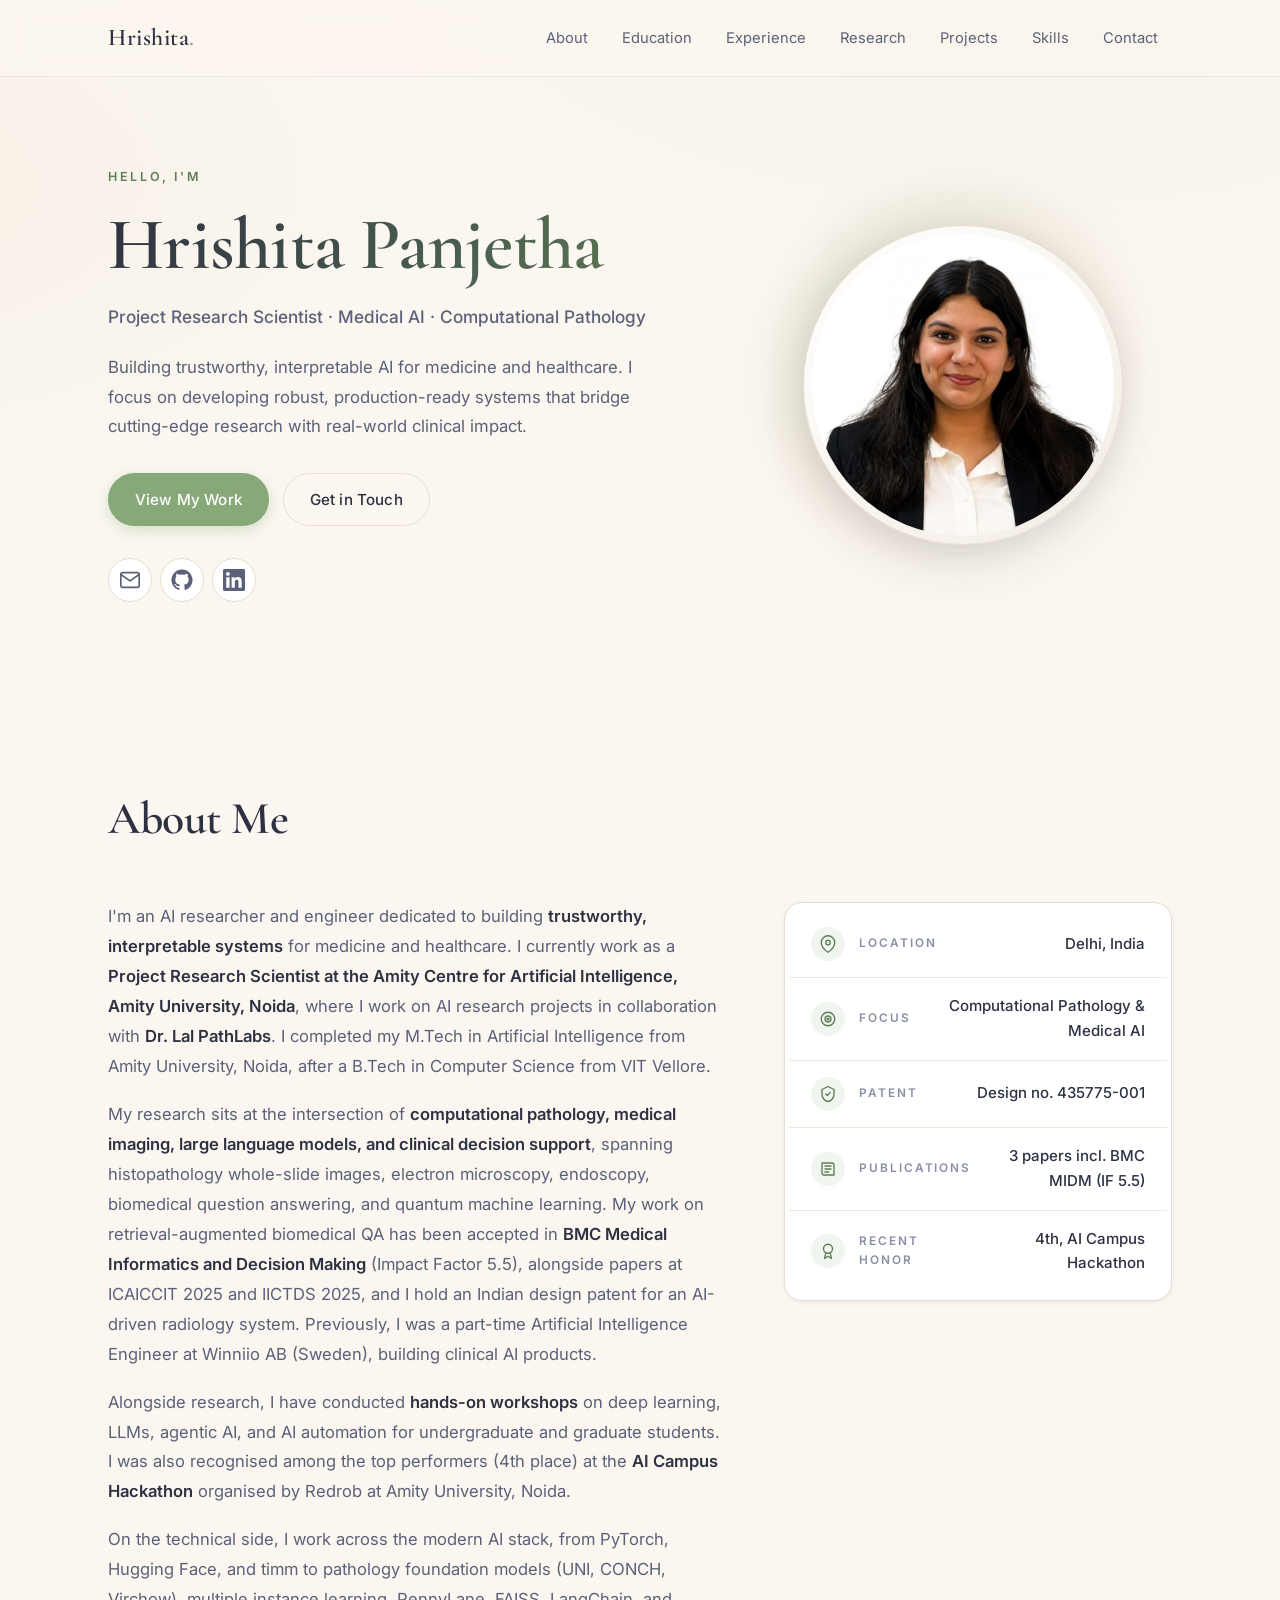
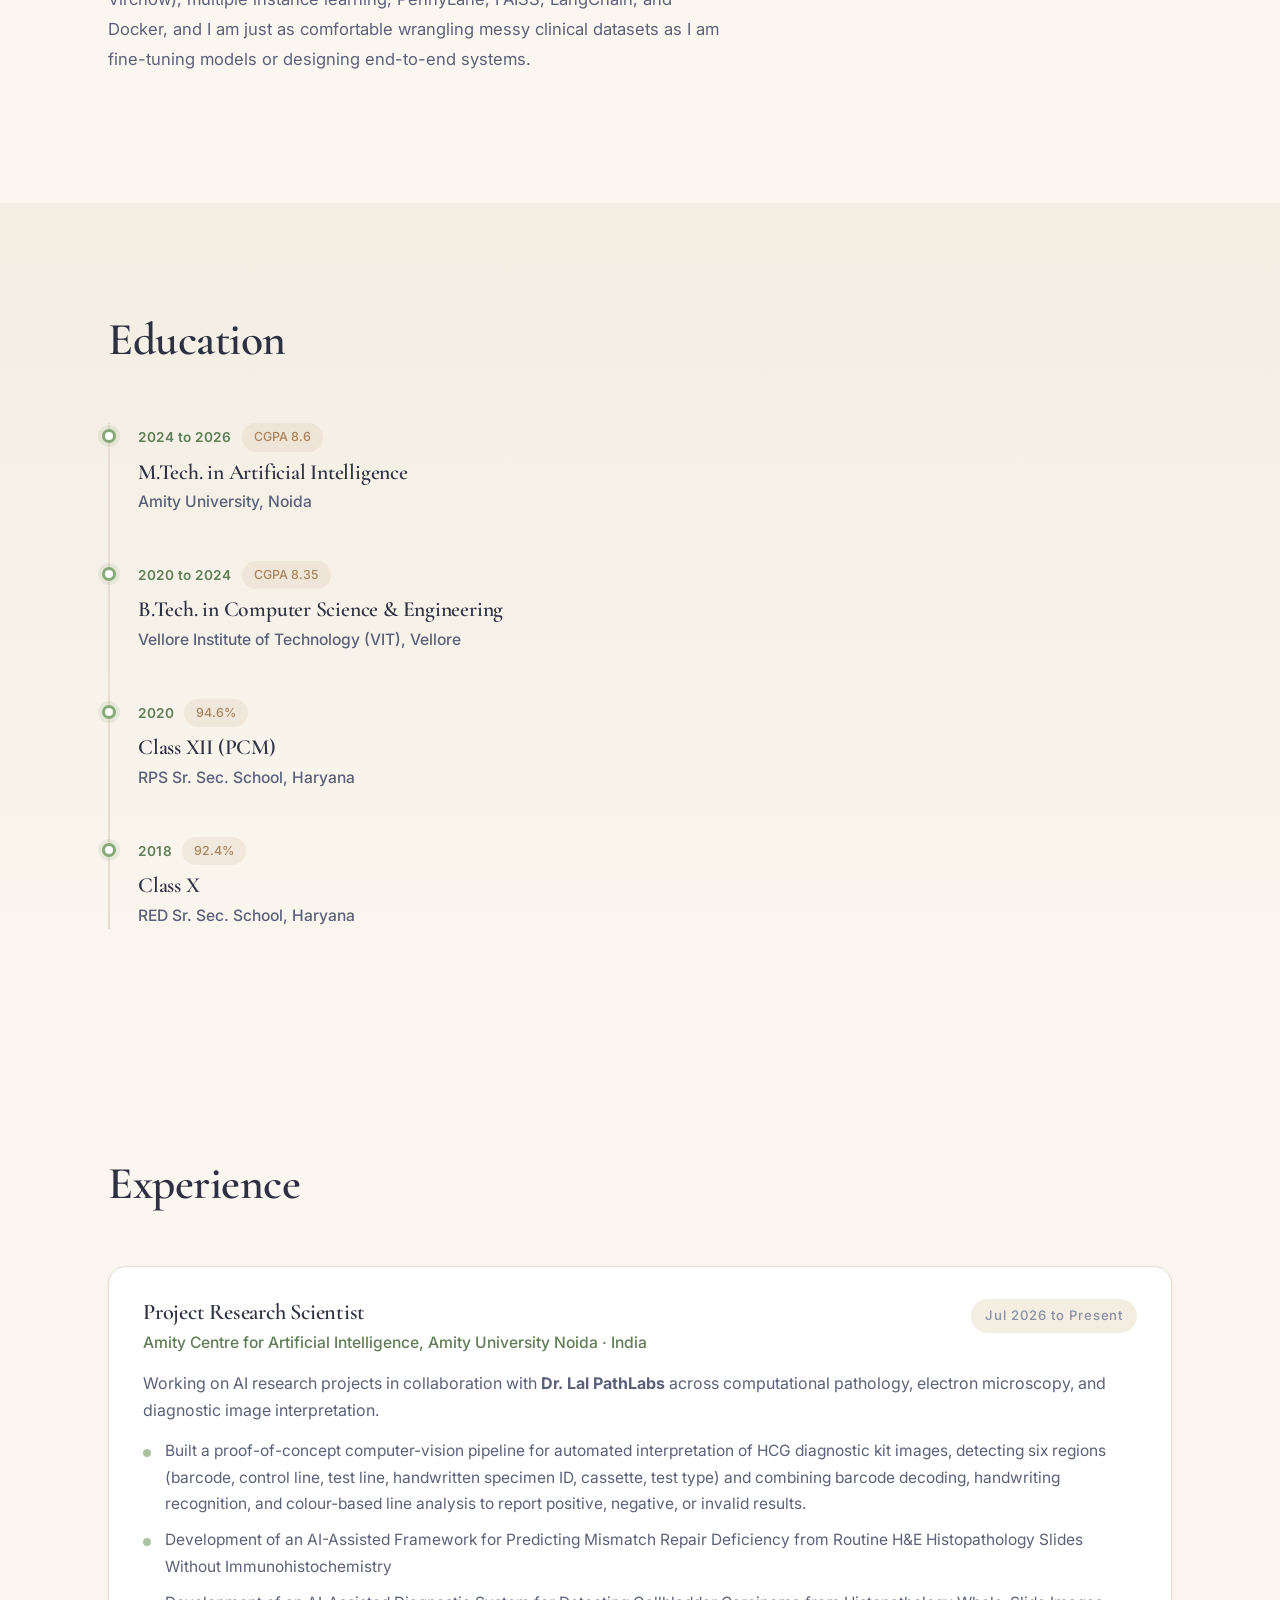
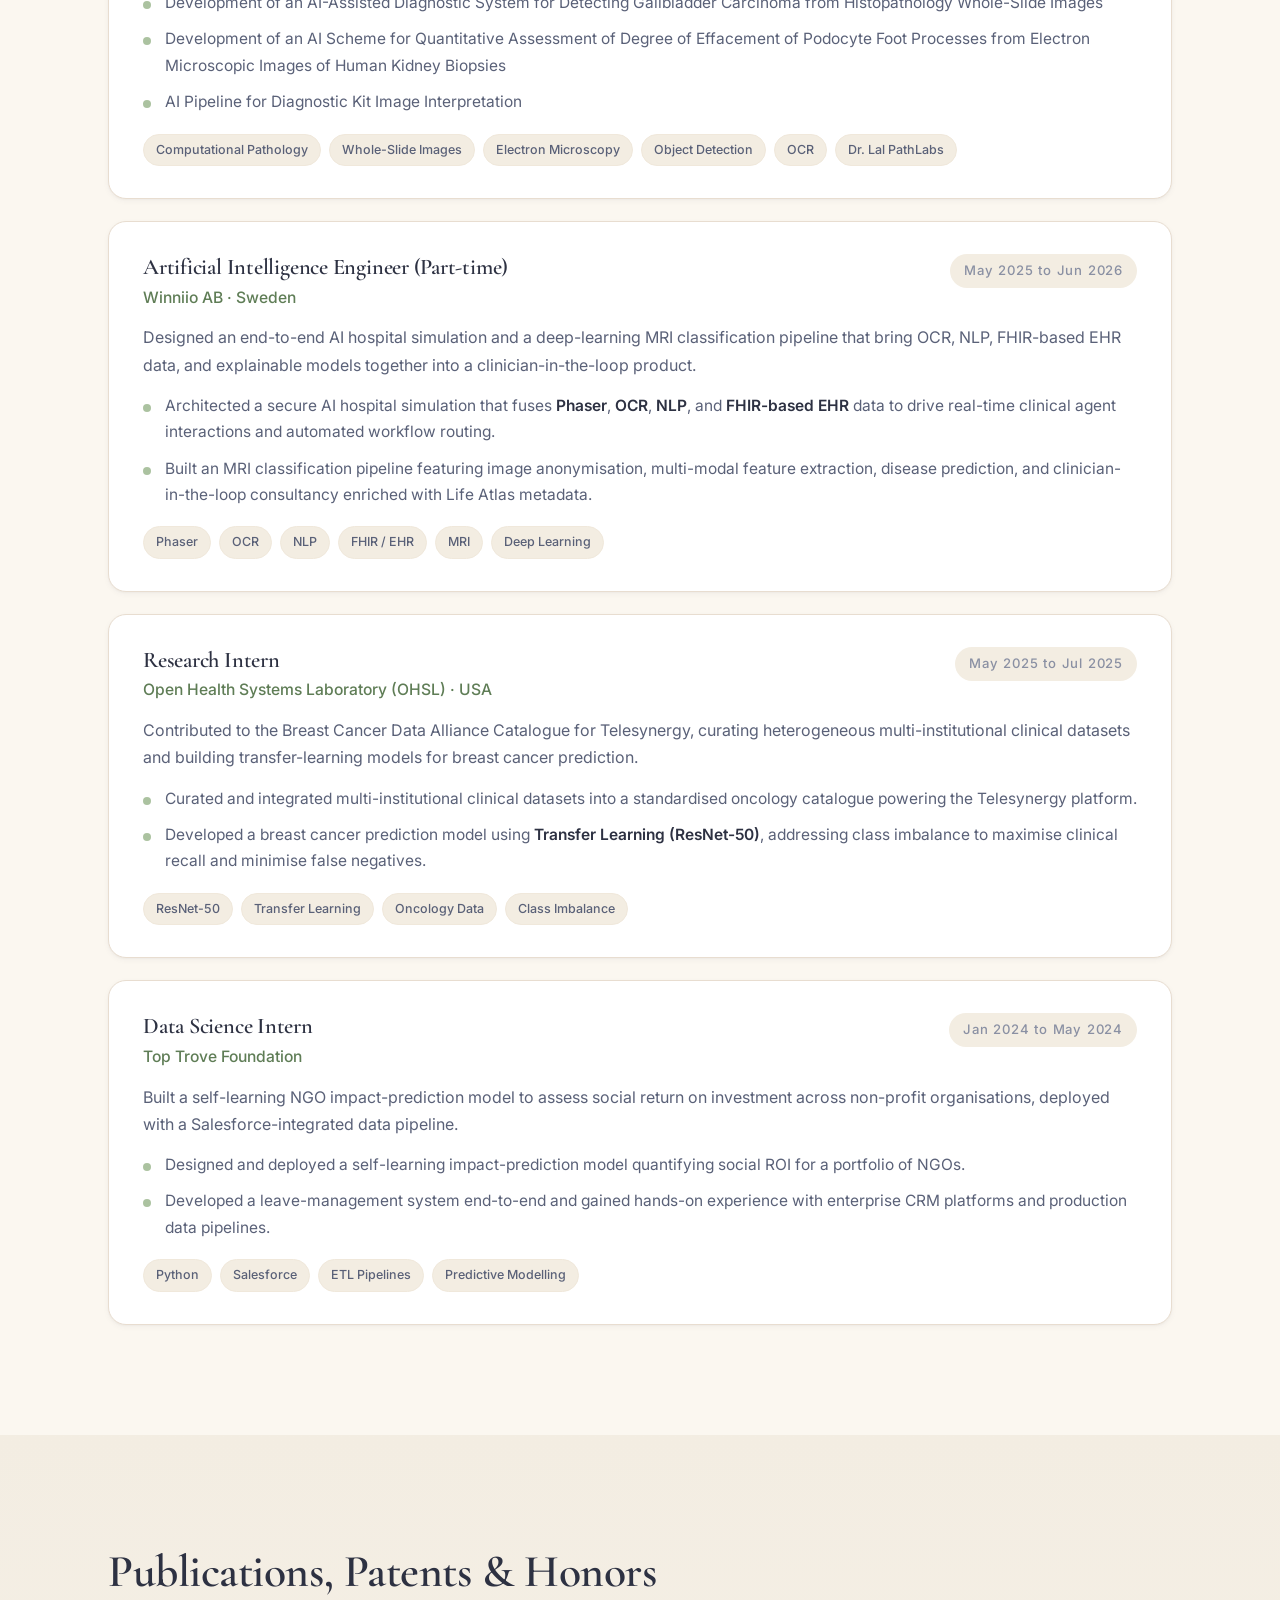
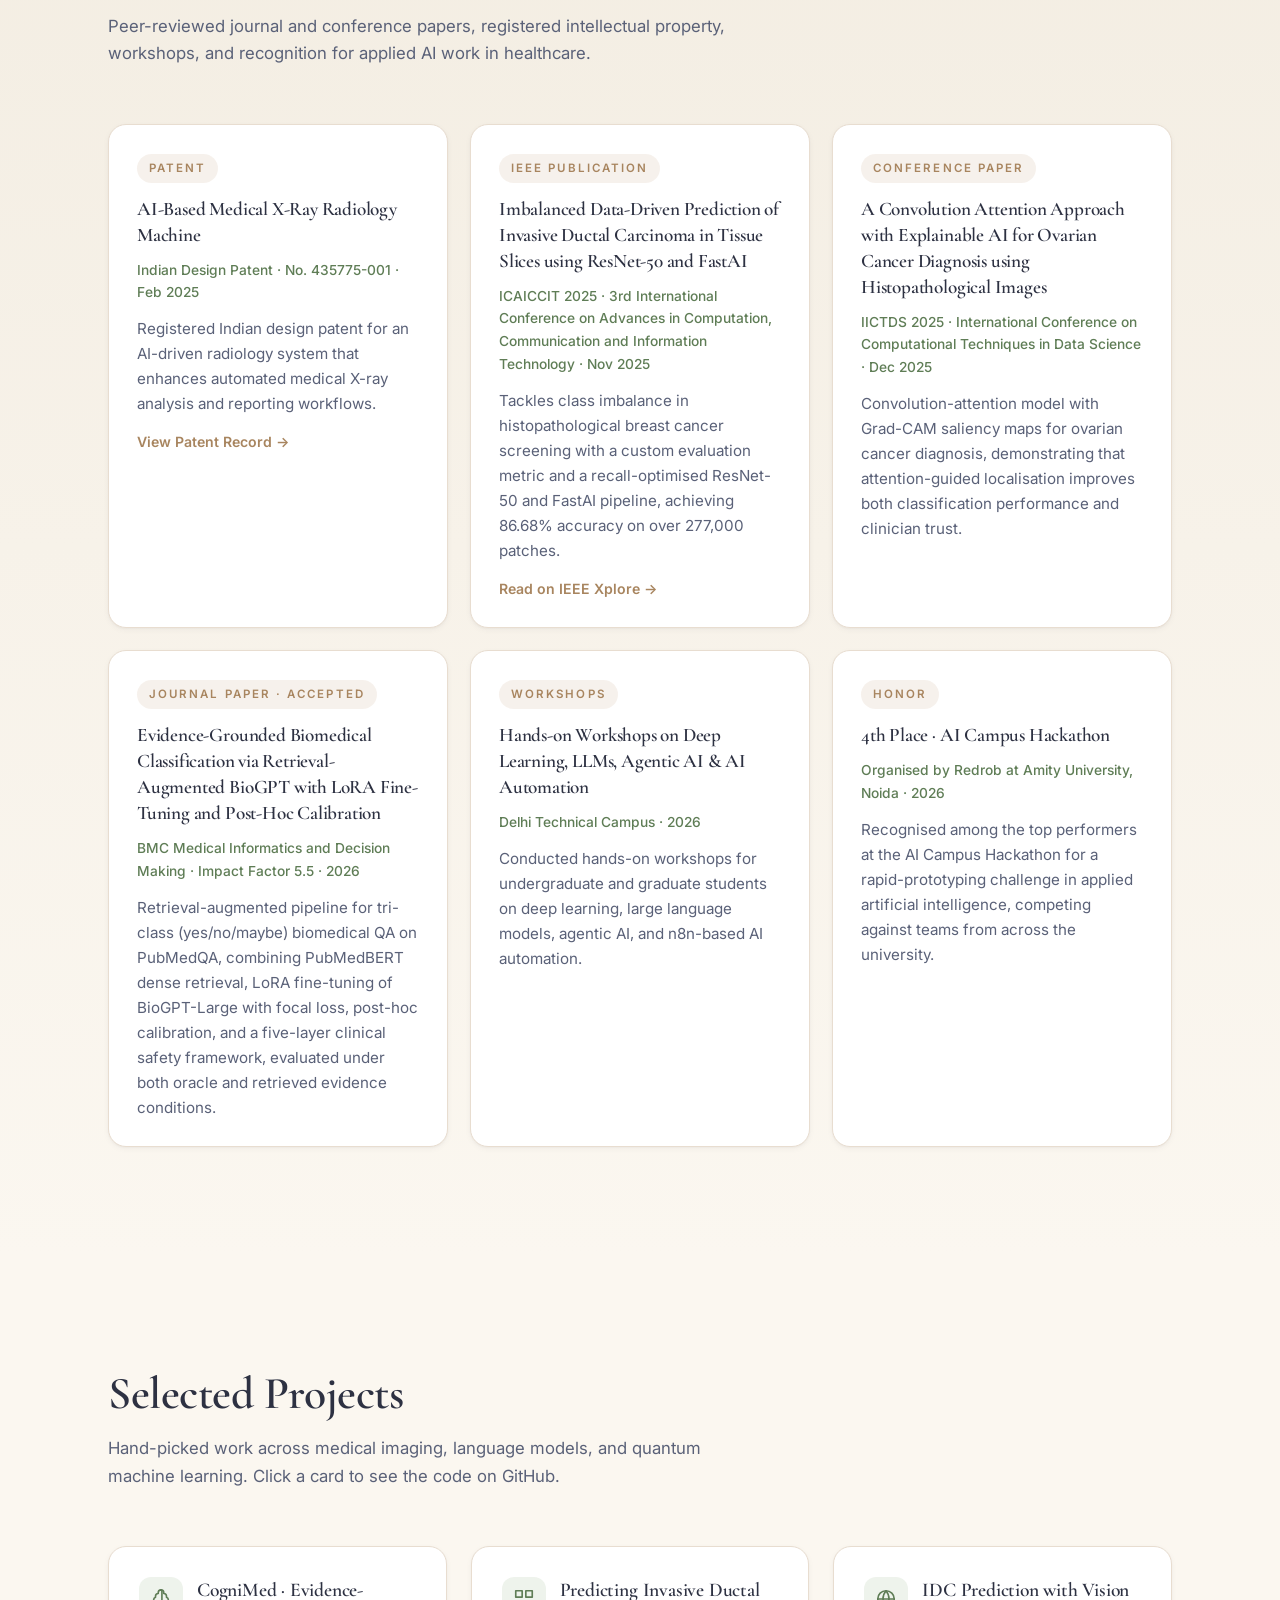
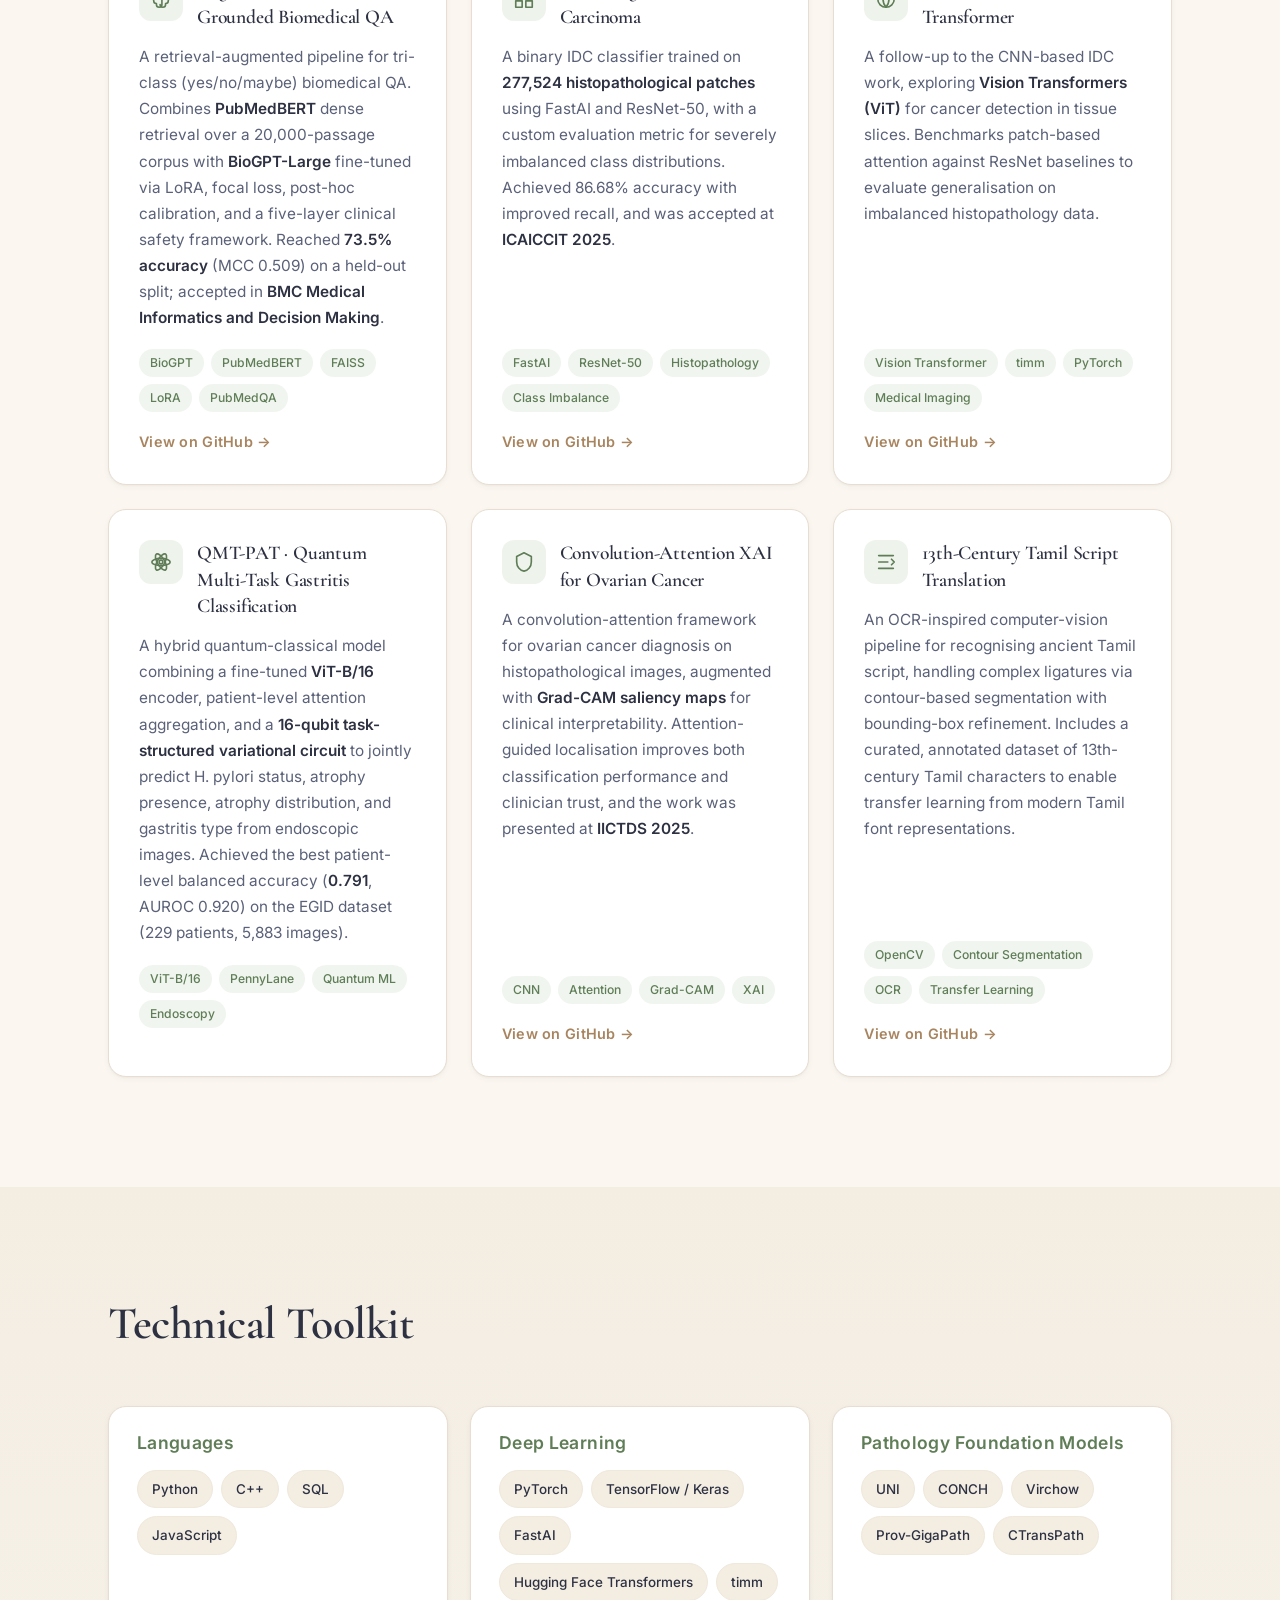
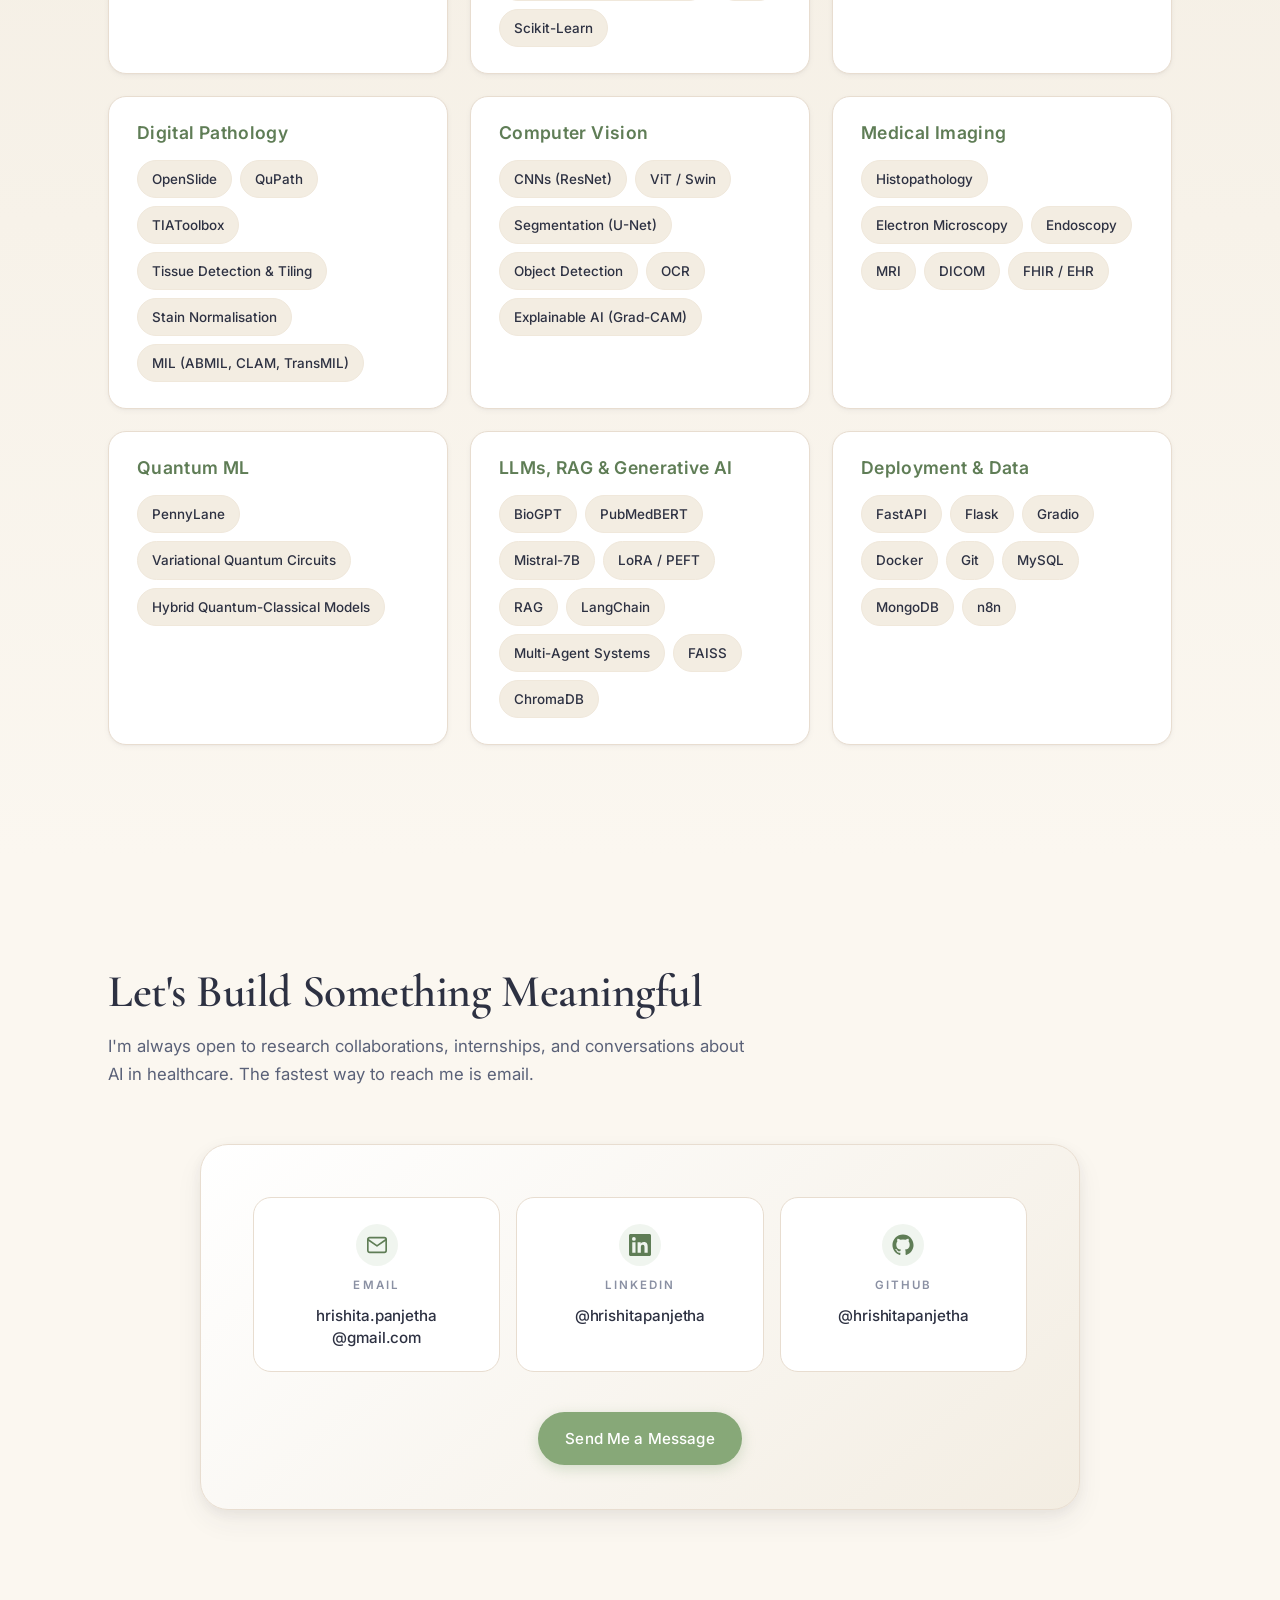
==== commit a5180c07: "Update portfolio with latest CV, projects and new photo" ====
--- a/index.html
+++ b/index.html
@@ -1,21 +1,20 @@
 <!DOCTYPE html>
 <html lang="en">
+
 <head>
   <meta charset="UTF-8" />
   <meta name="viewport" content="width=device-width, initial-scale=1.0" />
   <title>Hrishita Panjetha · AI Researcher &amp; Engineer</title>
-  <meta
-    name="description"
-    content="Portfolio of Hrishita Panjetha, AI researcher and engineer specialising in medical AI, deep learning, and explainable computer vision."
-  />
+  <meta name="description"
+    content="Portfolio of Hrishita Panjetha, AI researcher and engineer specialising in computational pathology, medical AI, and explainable deep learning." />
   <link rel="preconnect" href="https://fonts.googleapis.com" />
   <link rel="preconnect" href="https://fonts.gstatic.com" crossorigin />
   <link
     href="https://fonts.googleapis.com/css2?family=Cormorant+Garamond:wght@400;500;600;700&family=Inter:wght@300;400;500;600;700&display=swap"
-    rel="stylesheet"
-  />
+    rel="stylesheet" />
   <link rel="stylesheet" href="styles.css" />
 </head>
+
 <body>
   <!-- ============ NAV ============ -->
   <header class="site-header">
@@ -45,7 +44,7 @@
           <p class="eyebrow">Hello, I'm</p>
           <h1 class="hero-title">Hrishita Panjetha</h1>
           <p class="hero-tagline">
-            AI Researcher · Engineer · Technical Trainer
+            Project Research Scientist · Medical AI · Computational Pathology
           </p>
           <p class="hero-bio">
             Building trustworthy, interpretable AI for medicine and healthcare.
@@ -58,13 +57,25 @@
           </div>
           <div class="hero-socials">
             <a href="mailto:hrishita.panjetha@gmail.com" aria-label="Email" title="Email">
-              <svg viewBox="0 0 24 24" width="22" height="22" fill="none" stroke="currentColor" stroke-width="1.8" stroke-linecap="round" stroke-linejoin="round"><path d="M4 4h16c1.1 0 2 .9 2 2v12c0 1.1-.9 2-2 2H4c-1.1 0-2-.9-2-2V6c0-1.1.9-2 2-2z"/><polyline points="22,6 12,13 2,6"/></svg>
+              <svg viewBox="0 0 24 24" width="22" height="22" fill="none" stroke="currentColor" stroke-width="1.8"
+                stroke-linecap="round" stroke-linejoin="round">
+                <path d="M4 4h16c1.1 0 2 .9 2 2v12c0 1.1-.9 2-2 2H4c-1.1 0-2-.9-2-2V6c0-1.1.9-2 2-2z" />
+                <polyline points="22,6 12,13 2,6" />
+              </svg>
             </a>
-            <a href="https://github.com/hrishitapanjetha" target="_blank" rel="noopener" aria-label="GitHub" title="GitHub">
-              <svg viewBox="0 0 24 24" width="22" height="22" fill="currentColor"><path d="M12 .5C5.65.5.5 5.65.5 12c0 5.08 3.29 9.39 7.86 10.91.58.11.79-.25.79-.56 0-.28-.01-1.02-.02-2-3.2.7-3.87-1.54-3.87-1.54-.52-1.33-1.28-1.69-1.28-1.69-1.05-.72.08-.7.08-.7 1.16.08 1.77 1.19 1.77 1.19 1.03 1.77 2.7 1.26 3.36.96.1-.75.4-1.26.73-1.55-2.55-.29-5.24-1.28-5.24-5.69 0-1.26.45-2.29 1.18-3.1-.12-.29-.51-1.46.11-3.04 0 0 .96-.31 3.15 1.18a10.92 10.92 0 0 1 5.74 0c2.19-1.49 3.15-1.18 3.15-1.18.62 1.58.23 2.75.11 3.04.74.81 1.18 1.84 1.18 3.1 0 4.42-2.69 5.39-5.25 5.68.41.36.78 1.06.78 2.14 0 1.55-.01 2.8-.01 3.18 0 .31.21.68.8.56C20.21 21.39 23.5 17.08 23.5 12 23.5 5.65 18.35.5 12 .5z"/></svg>
+            <a href="https://github.com/hrishitapanjetha" target="_blank" rel="noopener" aria-label="GitHub"
+              title="GitHub">
+              <svg viewBox="0 0 24 24" width="22" height="22" fill="currentColor">
+                <path
+                  d="M12 .5C5.65.5.5 5.65.5 12c0 5.08 3.29 9.39 7.86 10.91.58.11.79-.25.79-.56 0-.28-.01-1.02-.02-2-3.2.7-3.87-1.54-3.87-1.54-.52-1.33-1.28-1.69-1.28-1.69-1.05-.72.08-.7.08-.7 1.16.08 1.77 1.19 1.77 1.19 1.03 1.77 2.7 1.26 3.36.96.1-.75.4-1.26.73-1.55-2.55-.29-5.24-1.28-5.24-5.69 0-1.26.45-2.29 1.18-3.1-.12-.29-.51-1.46.11-3.04 0 0 .96-.31 3.15 1.18a10.92 10.92 0 0 1 5.74 0c2.19-1.49 3.15-1.18 3.15-1.18.62 1.58.23 2.75.11 3.04.74.81 1.18 1.84 1.18 3.1 0 4.42-2.69 5.39-5.25 5.68.41.36.78 1.06.78 2.14 0 1.55-.01 2.8-.01 3.18 0 .31.21.68.8.56C20.21 21.39 23.5 17.08 23.5 12 23.5 5.65 18.35.5 12 .5z" />
+              </svg>
             </a>
-            <a href="https://linkedin.com/in/hrishitapanjetha" target="_blank" rel="noopener" aria-label="LinkedIn" title="LinkedIn">
-              <svg viewBox="0 0 24 24" width="22" height="22" fill="currentColor"><path d="M20.45 20.45h-3.55v-5.57c0-1.33-.02-3.03-1.85-3.03-1.85 0-2.13 1.45-2.13 2.94v5.66H9.36V9h3.41v1.56h.05c.47-.89 1.62-1.85 3.34-1.85 3.57 0 4.23 2.35 4.23 5.4v6.34zM5.34 7.43a2.06 2.06 0 1 1 0-4.12 2.06 2.06 0 0 1 0 4.12zM7.12 20.45H3.56V9h3.56v11.45zM22.22 0H1.77C.79 0 0 .77 0 1.73v20.54C0 23.23.79 24 1.77 24h20.45c.98 0 1.78-.77 1.78-1.73V1.73C24 .77 23.2 0 22.22 0z"/></svg>
+            <a href="https://linkedin.com/in/hrishitapanjetha" target="_blank" rel="noopener" aria-label="LinkedIn"
+              title="LinkedIn">
+              <svg viewBox="0 0 24 24" width="22" height="22" fill="currentColor">
+                <path
+                  d="M20.45 20.45h-3.55v-5.57c0-1.33-.02-3.03-1.85-3.03-1.85 0-2.13 1.45-2.13 2.94v5.66H9.36V9h3.41v1.56h.05c.47-.89 1.62-1.85 3.34-1.85 3.57 0 4.23 2.35 4.23 5.4v6.34zM5.34 7.43a2.06 2.06 0 1 1 0-4.12 2.06 2.06 0 0 1 0 4.12zM7.12 20.45H3.56V9h3.56v11.45zM22.22 0H1.77C.79 0 0 .77 0 1.73v20.54C0 23.23.79 24 1.77 24h20.45c.98 0 1.78-.77 1.78-1.73V1.73C24 .77 23.2 0 22.22 0z" />
+              </svg>
             </a>
           </div>
         </div>
@@ -87,32 +98,38 @@
           <p>
             I'm an AI researcher and engineer dedicated to building
             <strong>trustworthy, interpretable systems</strong> for medicine and
-            healthcare. I recently completed my M.Tech in Artificial
-            Intelligence from Amity University, Noida, after a B.Tech in
-            Computer Science from VIT Vellore.
+            healthcare. I currently work as a <strong>Project Research
+            Scientist at the Amity Centre for Artificial Intelligence, Amity
+            University, Noida</strong>, where I work on AI research projects in
+            collaboration with <strong>Dr. Lal PathLabs</strong>. I completed my
+            M.Tech in Artificial Intelligence from Amity University, Noida,
+            after a B.Tech in Computer Science from VIT Vellore.
           </p>
           <p>
-            My research sits at the intersection of <strong>deep learning,
-            computer vision, large language models, and applied AI for clinical
-            decision support</strong>, spanning histopathology, radiology,
-            biomedical question answering, retrieval-augmented generation (RAG)
-            systems, and intelligent research pipelines. I have contributed to
-            two peer-reviewed conferences (ICAICCIT 2025 and IICTDS 2025), hold
-            an Indian design patent for an AI-driven radiology system, and
-            currently work as an Artificial Intelligence Engineer at Winniio AB
-            (Sweden), developing clinical AI products.
+            My research sits at the intersection of <strong>computational
+              pathology, medical imaging, large language models, and clinical
+              decision support</strong>, spanning histopathology whole-slide
+            images, electron microscopy, endoscopy, biomedical question
+            answering, and quantum machine learning. My work on
+            retrieval-augmented biomedical QA has been accepted in
+            <strong>BMC Medical Informatics and Decision Making</strong>
+            (Impact Factor 5.5), alongside papers at ICAICCIT 2025 and IICTDS
+            2025, and I hold an Indian design patent for an AI-driven radiology
+            system. Previously, I was a part-time Artificial Intelligence
+            Engineer at Winniio AB (Sweden), building clinical AI products.
           </p>
           <p>
-            Alongside research, I serve as a <strong>technical trainer</strong>,
-            mentoring students and early-career engineers on practical machine
-            learning, deep learning, and applied AI workflows. I was recently
+            Alongside research, I have conducted <strong>hands-on
+            workshops</strong> on deep learning, LLMs, agentic AI, and AI
+            automation for undergraduate and graduate students. I was also
             recognised among the top performers (4th place) at the
             <strong>AI Campus Hackathon</strong> organised by Redrob at Amity
             University, Noida.
           </p>
           <p>
-            On the technical side, I work fluently across the modern AI stack
-            including PyTorch, TensorFlow, Hugging Face, FastAI, OpenCV, FAISS,
+            On the technical side, I work across the modern AI stack, from
+            PyTorch, Hugging Face, and timm to pathology foundation models
+            (UNI, CONCH, Virchow), multiple instance learning, PennyLane, FAISS,
             LangChain, and Docker, and I am just as comfortable wrangling messy
             clinical datasets as I am fine-tuning models or designing
             end-to-end systems.
@@ -121,35 +138,56 @@
         <aside class="about-facts">
           <div class="fact">
             <span class="fact-icon" aria-hidden="true">
-              <svg viewBox="0 0 24 24" width="18" height="18" fill="none" stroke="currentColor" stroke-width="1.8" stroke-linecap="round" stroke-linejoin="round"><path d="M21 10c0 7-9 13-9 13s-9-6-9-13a9 9 0 0 1 18 0z"/><circle cx="12" cy="10" r="3"/></svg>
+              <svg viewBox="0 0 24 24" width="18" height="18" fill="none" stroke="currentColor" stroke-width="1.8"
+                stroke-linecap="round" stroke-linejoin="round">
+                <path d="M21 10c0 7-9 13-9 13s-9-6-9-13a9 9 0 0 1 18 0z" />
+                <circle cx="12" cy="10" r="3" />
+              </svg>
             </span>
             <span class="fact-label">Location</span>
             <span class="fact-value">Delhi, India</span>
           </div>
           <div class="fact">
             <span class="fact-icon" aria-hidden="true">
-              <svg viewBox="0 0 24 24" width="18" height="18" fill="none" stroke="currentColor" stroke-width="1.8" stroke-linecap="round" stroke-linejoin="round"><circle cx="12" cy="12" r="9"/><circle cx="12" cy="12" r="4"/><circle cx="12" cy="12" r="1.2" fill="currentColor"/></svg>
+              <svg viewBox="0 0 24 24" width="18" height="18" fill="none" stroke="currentColor" stroke-width="1.8"
+                stroke-linecap="round" stroke-linejoin="round">
+                <circle cx="12" cy="12" r="9" />
+                <circle cx="12" cy="12" r="4" />
+                <circle cx="12" cy="12" r="1.2" fill="currentColor" />
+              </svg>
             </span>
             <span class="fact-label">Focus</span>
-            <span class="fact-value">AI for Medicine &amp; Research</span>
+            <span class="fact-value">Computational Pathology &amp; Medical AI</span>
           </div>
           <div class="fact">
             <span class="fact-icon" aria-hidden="true">
-              <svg viewBox="0 0 24 24" width="18" height="18" fill="none" stroke="currentColor" stroke-width="1.8" stroke-linecap="round" stroke-linejoin="round"><path d="M12 2 4 6v6c0 5 3.4 9.4 8 10 4.6-.6 8-5 8-10V6l-8-4z"/><path d="m9 12 2 2 4-4"/></svg>
+              <svg viewBox="0 0 24 24" width="18" height="18" fill="none" stroke="currentColor" stroke-width="1.8"
+                stroke-linecap="round" stroke-linejoin="round">
+                <path d="M12 2 4 6v6c0 5 3.4 9.4 8 10 4.6-.6 8-5 8-10V6l-8-4z" />
+                <path d="m9 12 2 2 4-4" />
+              </svg>
             </span>
             <span class="fact-label">Patent</span>
             <span class="fact-value">Design no. 435775-001</span>
           </div>
           <div class="fact">
             <span class="fact-icon" aria-hidden="true">
-              <svg viewBox="0 0 24 24" width="18" height="18" fill="none" stroke="currentColor" stroke-width="1.8" stroke-linecap="round" stroke-linejoin="round"><path d="M4 4h13a3 3 0 0 1 3 3v13H7a3 3 0 0 1-3-3V4z"/><path d="M8 8h8M8 12h8M8 16h5"/></svg>
+              <svg viewBox="0 0 24 24" width="18" height="18" fill="none" stroke="currentColor" stroke-width="1.8"
+                stroke-linecap="round" stroke-linejoin="round">
+                <path d="M4 4h13a3 3 0 0 1 3 3v13H7a3 3 0 0 1-3-3V4z" />
+                <path d="M8 8h8M8 12h8M8 16h5" />
+              </svg>
             </span>
             <span class="fact-label">Publications</span>
-            <span class="fact-value">2 peer-reviewed papers</span>
+            <span class="fact-value">3 papers incl. BMC MIDM (IF 5.5)</span>
           </div>
           <div class="fact">
             <span class="fact-icon" aria-hidden="true">
-              <svg viewBox="0 0 24 24" width="18" height="18" fill="none" stroke="currentColor" stroke-width="1.8" stroke-linecap="round" stroke-linejoin="round"><circle cx="12" cy="9" r="6"/><path d="M9 14.5 7.5 22 12 19l4.5 3L15 14.5"/></svg>
+              <svg viewBox="0 0 24 24" width="18" height="18" fill="none" stroke="currentColor" stroke-width="1.8"
+                stroke-linecap="round" stroke-linejoin="round">
+                <circle cx="12" cy="9" r="6" />
+                <path d="M9 14.5 7.5 22 12 19l4.5 3L15 14.5" />
+              </svg>
             </span>
             <span class="fact-label">Recent Honor</span>
             <span class="fact-value">4th, AI Campus Hackathon</span>
@@ -173,11 +211,6 @@
             </div>
             <h3>M.Tech. in Artificial Intelligence</h3>
             <p class="timeline-place">Amity University, Noida</p>
-            <p class="timeline-desc">
-              Specialised in deep learning, NLP, computer vision, and applied AI
-              for healthcare. Coursework included Neural Networks, Probabilistic
-              ML, Generative AI, and Medical Image Analysis.
-            </p>
           </div>
         </article>
 
@@ -190,11 +223,6 @@
             </div>
             <h3>B.Tech. in Computer Science &amp; Engineering</h3>
             <p class="timeline-place">Vellore Institute of Technology (VIT), Vellore</p>
-            <p class="timeline-desc">
-              Built foundations in algorithms, software engineering, and
-              data-driven systems. Final-year work focused on medical image
-              analysis and transfer learning.
-            </p>
           </div>
         </article>
 
@@ -234,13 +262,45 @@
         <article class="exp-card">
           <div class="exp-head">
             <div>
-              <h3>Artificial Intelligence Engineer</h3>
+              <h3>Project Research Scientist</h3>
+              <p class="exp-org">Amity Centre for Artificial Intelligence, Amity University Noida · India</p>
+            </div>
+            <span class="exp-date">Jul 2026 to Present</span>
+          </div>
+          <p class="exp-summary">
+            Working on AI research projects in collaboration with
+            <strong>Dr. Lal PathLabs</strong> across computational pathology,
+            electron microscopy, and diagnostic image interpretation.
+          </p>
+          <ul class="exp-points">
+            <li>
+              Built a proof-of-concept computer-vision pipeline for automated
+              interpretation of HCG diagnostic kit images, detecting six regions
+              (barcode, control line, test line, handwritten specimen ID,
+              cassette, test type) and combining barcode decoding, handwriting
+              recognition, and colour-based line analysis to report positive,
+              negative, or invalid results.
+            </li>
+            <li>Development of an AI-Assisted Framework for Predicting Mismatch Repair Deficiency from Routine H&amp;E Histopathology Slides Without Immunohistochemistry</li>
+            <li>Development of an AI-Assisted Diagnostic System for Detecting Gallbladder Carcinoma from Histopathology Whole-Slide Images</li>
+            <li>Development of an AI Scheme for Quantitative Assessment of Degree of Effacement of Podocyte Foot Processes from Electron Microscopic Images of Human Kidney Biopsies</li>
+            <li>AI Pipeline for Diagnostic Kit Image Interpretation</li>
+          </ul>
+          <div class="exp-tags">
+            <span>Computational Pathology</span><span>Whole-Slide Images</span><span>Electron Microscopy</span><span>Object Detection</span><span>OCR</span><span>Dr. Lal PathLabs</span>
+          </div>
+        </article>
+
+        <article class="exp-card">
+          <div class="exp-head">
+            <div>
+              <h3>Artificial Intelligence Engineer (Part-time)</h3>
               <p class="exp-org">Winniio AB · Sweden</p>
             </div>
-            <span class="exp-date">May 2025 to Present</span>
+            <span class="exp-date">May 2025 to Jun 2026</span>
           </div>
           <p class="exp-summary">
-            Designing an end-to-end AI hospital simulation and a deep-learning
+            Designed an end-to-end AI hospital simulation and a deep-learning
             MRI classification pipeline that bring OCR, NLP, FHIR-based EHR
             data, and explainable models together into a clinician-in-the-loop
             product.
@@ -253,46 +313,15 @@
               clinical agent interactions and automated workflow routing.
             </li>
             <li>
-              Developing an MRI classification pipeline featuring image
+              Built an MRI classification pipeline featuring image
               anonymisation, multi-modal feature extraction, disease prediction,
               and clinician-in-the-loop consultancy enriched with Life Atlas
               metadata.
             </li>
           </ul>
           <div class="exp-tags">
-            <span>Phaser</span><span>OCR</span><span>NLP</span><span>FHIR / EHR</span><span>MRI</span><span>Deep Learning</span>
-          </div>
-        </article>
-
-        <article class="exp-card">
-          <div class="exp-head">
-            <div>
-              <h3>Technical Trainer &amp; Assistant Professor</h3>
-              <p class="exp-org">Delhi Technical Campus</p>
-            </div>
-            <span class="exp-date">2026 to Present</span>
-          </div>
-          <p class="exp-summary">
-            Training students and early-career engineers on industry-focused AI
-            workflows through hands-on workshops on deep learning, agentic AI,
-            n8n automation, and other modern, production-ready technologies.
-          </p>
-          <ul class="exp-points">
-            <li>
-              Designed and delivered hands-on workshops on
-              <strong>deep learning, agentic AI, and n8n</strong>, alongside
-              other industry-focused technologies, for cohorts of undergraduate
-              and graduate students.
-            </li>
-            <li>
-              Taught and mentored students as an Assistant Professor at
-              <strong>Delhi Technical Campus</strong>, supporting end-to-end
-              project work, code reviews, and applied research walkthroughs that
-              translate theory into deployable solutions.
-            </li>
-          </ul>
-          <div class="exp-tags">
-            <span>Deep Learning</span><span>Agentic AI</span><span>n8n</span><span>Teaching</span><span>Workshops</span><span>Mentorship</span>
+            <span>Phaser</span><span>OCR</span><span>NLP</span><span>FHIR / EHR</span><span>MRI</span><span>Deep
+              Learning</span>
           </div>
         </article>
 
@@ -364,13 +393,15 @@
       <div class="section-head">
         <h2 class="section-title">Publications, Patents &amp; Honors</h2>
         <p class="section-sub">
-          Peer-reviewed conference papers, registered intellectual property, and
-          recognition for applied AI work in healthcare.
+          Peer-reviewed journal and conference papers, registered intellectual
+          property, workshops, and recognition for applied AI work in healthcare.
         </p>
       </div>
 
       <div class="research-grid">
-        <a class="research-card research-card--link" href="https://search.ipindia.gov.in/DesignQRStatus/PDF_Viewer.aspx?AppNo=NDM1Nzc1LTAwMQ==&amp;CNo=MTkwMTk5" target="_blank" rel="noopener">
+        <a class="research-card research-card--link"
+          href="https://search.ipindia.gov.in/DesignQRStatus/PDF_Viewer.aspx?AppNo=NDM1Nzc1LTAwMQ==&amp;CNo=MTkwMTk5"
+          target="_blank" rel="noopener">
           <div class="research-type">Patent</div>
           <h3>AI-Based Medical X-Ray Radiology Machine</h3>
           <p class="research-venue">Indian Design Patent · No. 435775-001 · Feb 2025</p>
@@ -382,7 +413,8 @@
           <span class="research-link">View Patent Record →</span>
         </a>
 
-        <a class="research-card research-card--link" href="https://ieeexplore.ieee.org/document/11434463" target="_blank" rel="noopener">
+        <a class="research-card research-card--link" href="https://ieeexplore.ieee.org/document/11434463"
+          target="_blank" rel="noopener">
           <div class="research-type">IEEE Publication</div>
           <h3>
             Imbalanced Data-Driven Prediction of Invasive Ductal Carcinoma in
@@ -418,17 +450,29 @@
         </article>
 
         <article class="research-card">
-          <div class="research-type">Research Paper</div>
+          <div class="research-type">Journal Paper · Accepted</div>
           <h3>
-            Retrieval-Augmented Biomedical Reasoning with Calibrated Language
-            Models
+            Evidence-Grounded Biomedical Classification via Retrieval-Augmented
+            BioGPT with LoRA Fine-Tuning and Post-Hoc Calibration
           </h3>
-          <p class="research-venue">Completed manuscript · 2026</p>
+          <p class="research-venue">BMC Medical Informatics and Decision Making · Impact Factor 5.5 · 2026</p>
           <p class="research-desc">
-            Extends the CogniMed pipeline with stronger calibration, multi-hop
-            retrieval, and a clinical safety framework for evidence-grounded
-            biomedical question answering. Builds on a S-PubMedBERT retriever
-            and a LoRA-fine-tuned BioGPT reasoner over PubMedQA.
+            Retrieval-augmented pipeline for tri-class (yes/no/maybe) biomedical
+            QA on PubMedQA, combining PubMedBERT dense retrieval, LoRA
+            fine-tuning of BioGPT-Large with focal loss, post-hoc calibration,
+            and a five-layer clinical safety framework, evaluated under both
+            oracle and retrieved evidence conditions.
+          </p>
+        </article>
+
+        <article class="research-card">
+          <div class="research-type">Workshops</div>
+          <h3>Hands-on Workshops on Deep Learning, LLMs, Agentic AI &amp; AI Automation</h3>
+          <p class="research-venue">Delhi Technical Campus · 2026</p>
+          <p class="research-desc">
+            Conducted hands-on workshops for undergraduate and graduate
+            students on deep learning, large language models, agentic AI, and
+            n8n-based AI automation.
           </p>
         </article>
 
@@ -452,58 +496,49 @@
       <div class="section-head">
         <h2 class="section-title">Selected Projects</h2>
         <p class="section-sub">
-          Hand-picked work across medical imaging, language models, and applied
-          research pipelines. Code is on GitHub, just click any card.
+          Hand-picked work across medical imaging, language models, and quantum
+          machine learning. Click a card to see the code on GitHub.
         </p>
       </div>
 
       <div class="projects-grid">
-        <a class="project-card" href="https://github.com/hrishitapanjetha/Multi-Agent-Research-Pipeline-using-LLM-and-RAG" target="_blank" rel="noopener">
-          <div class="project-card-head">
-            <span class="project-icon" aria-hidden="true">
-              <svg viewBox="0 0 24 24" width="22" height="22" fill="none" stroke="currentColor" stroke-width="1.8" stroke-linecap="round" stroke-linejoin="round"><circle cx="12" cy="12" r="3"/><path d="M12 1v6m0 10v6M4.22 4.22l4.24 4.24m7.08 7.08 4.24 4.24M1 12h6m10 0h6M4.22 19.78l4.24-4.24m7.08-7.08 4.24-4.24"/></svg>
-            </span>
-            <h3>Multi-Agent Research Pipeline</h3>
-          </div>
-          <p class="project-summary">
-            An agentic system that autonomously retrieves, analyses, and
-            synthesises academic papers from ArXiv. Built on
-            <strong>Mistral-7B</strong> with LangChain orchestration, FAISS
-            retrieval, and a modular architecture that lets you hot-swap
-            retrieval corpora and backbone language models for any research
-            domain.
-          </p>
-          <div class="project-tags">
-            <span>Mistral-7B</span><span>LangChain</span><span>ArXiv API</span><span>Multi-Agent</span>
-          </div>
-          <div class="project-link">View on GitHub →</div>
-        </a>
 
         <a class="project-card" href="https://github.com/hrishitapanjetha/cognimed" target="_blank" rel="noopener">
           <div class="project-card-head">
             <span class="project-icon" aria-hidden="true">
-              <svg viewBox="0 0 24 24" width="22" height="22" fill="none" stroke="currentColor" stroke-width="1.8" stroke-linecap="round" stroke-linejoin="round"><path d="M12 2a3 3 0 0 0-3 3v1a3 3 0 0 0-3 3v1a3 3 0 0 0-2 2.83V14a3 3 0 0 0 3 3v1a3 3 0 0 0 3 3 3 3 0 0 0 3-3V5a3 3 0 0 0-1-3z"/><path d="M12 2a3 3 0 0 1 3 3v1a3 3 0 0 1 3 3v1a3 3 0 0 1 2 2.83V14a3 3 0 0 1-3 3v1a3 3 0 0 1-3 3 3 3 0 0 1-3-3"/></svg>
+              <svg viewBox="0 0 24 24" width="22" height="22" fill="none" stroke="currentColor" stroke-width="1.8"
+                stroke-linecap="round" stroke-linejoin="round">
+                <path
+                  d="M12 2a3 3 0 0 0-3 3v1a3 3 0 0 0-3 3v1a3 3 0 0 0-2 2.83V14a3 3 0 0 0 3 3v1a3 3 0 0 0 3 3 3 3 0 0 0 3-3V5a3 3 0 0 0-1-3z" />
+                <path
+                  d="M12 2a3 3 0 0 1 3 3v1a3 3 0 0 1 3 3v1a3 3 0 0 1 2 2.83V14a3 3 0 0 1-3 3v1a3 3 0 0 1-3 3 3 3 0 0 1-3-3" />
+              </svg>
             </span>
             <h3>CogniMed · Evidence-Grounded Biomedical QA</h3>
           </div>
           <p class="project-summary">
-            A retrieval-augmented question-answering system for biomedical
-            yes/no questions. Combines a <strong>S-PubMedBERT</strong> retriever
-            with a <strong>BioGPT-Large</strong> reasoner fine-tuned using LoRA,
-            plus a six-layer safety framework covering toxicity, hallucination,
-            and bias. Achieves <strong>83.6% accuracy</strong> and
-            <strong>0.820 macro-F1</strong> on PubMedQA.
+            A retrieval-augmented pipeline for tri-class (yes/no/maybe)
+            biomedical QA. Combines <strong>PubMedBERT</strong> dense retrieval
+            over a 20,000-passage corpus with <strong>BioGPT-Large</strong>
+            fine-tuned via LoRA, focal loss, post-hoc calibration, and a
+            five-layer clinical safety framework. Reached <strong>73.5%
+            accuracy</strong> (MCC 0.509) on a held-out split; accepted in
+            <strong>BMC Medical Informatics and Decision Making</strong>.
           </p>
           <div class="project-tags">
-            <span>BioGPT</span><span>PubMedQA</span><span>FAISS</span><span>LoRA</span><span>Gradio</span>
+            <span>BioGPT</span><span>PubMedBERT</span><span>FAISS</span><span>LoRA</span><span>PubMedQA</span>
           </div>
           <div class="project-link">View on GitHub →</div>
         </a>
 
-        <a class="project-card" href="https://github.com/hrishitapanjetha/Predicting-Invasive-Ductal-Carcinoma" target="_blank" rel="noopener">
+        <a class="project-card" href="https://github.com/hrishitapanjetha/Predicting-Invasive-Ductal-Carcinoma"
+          target="_blank" rel="noopener">
           <div class="project-card-head">
             <span class="project-icon" aria-hidden="true">
-              <svg viewBox="0 0 24 24" width="22" height="22" fill="none" stroke="currentColor" stroke-width="1.8" stroke-linecap="round" stroke-linejoin="round"><path d="M3 3h7v7H3zM14 3h7v7h-7zM14 14h7v7h-7zM3 14h7v7H3z"/></svg>
+              <svg viewBox="0 0 24 24" width="22" height="22" fill="none" stroke="currentColor" stroke-width="1.8"
+                stroke-linecap="round" stroke-linejoin="round">
+                <path d="M3 3h7v7H3zM14 3h7v7h-7zM14 14h7v7h-7zM3 14h7v7H3z" />
+              </svg>
             </span>
             <h3>Predicting Invasive Ductal Carcinoma</h3>
           </div>
@@ -520,10 +555,16 @@
           <div class="project-link">View on GitHub →</div>
         </a>
 
-        <a class="project-card" href="https://github.com/hrishitapanjetha/Predicting-Invasive-Ductal-Carcinoma-in-Tissue-Slices-using-Vision-Transformer" target="_blank" rel="noopener">
+        <a class="project-card"
+          href="https://github.com/hrishitapanjetha/Predicting-Invasive-Ductal-Carcinoma-in-Tissue-Slices-using-Vision-Transformer"
+          target="_blank" rel="noopener">
           <div class="project-card-head">
             <span class="project-icon" aria-hidden="true">
-              <svg viewBox="0 0 24 24" width="22" height="22" fill="none" stroke="currentColor" stroke-width="1.8" stroke-linecap="round" stroke-linejoin="round"><circle cx="12" cy="12" r="9"/><path d="M3 12h18M12 3a14 14 0 0 1 0 18M12 3a14 14 0 0 0 0 18"/></svg>
+              <svg viewBox="0 0 24 24" width="22" height="22" fill="none" stroke="currentColor" stroke-width="1.8"
+                stroke-linecap="round" stroke-linejoin="round">
+                <circle cx="12" cy="12" r="9" />
+                <path d="M3 12h18M12 3a14 14 0 0 1 0 18M12 3a14 14 0 0 0 0 18" />
+              </svg>
             </span>
             <h3>IDC Prediction with Vision Transformer</h3>
           </div>
@@ -540,10 +581,43 @@
           <div class="project-link">View on GitHub →</div>
         </a>
 
-        <a class="project-card" href="https://github.com/hrishitapanjetha/A-Convolution-Attention-Framework-with-Explainable-AI-for-Ovarain-Cancer-Diagnosis" target="_blank" rel="noopener">
+        <div class="project-card">
           <div class="project-card-head">
             <span class="project-icon" aria-hidden="true">
-              <svg viewBox="0 0 24 24" width="22" height="22" fill="none" stroke="currentColor" stroke-width="1.8" stroke-linecap="round" stroke-linejoin="round"><path d="M12 2 4 6v6c0 5 3.4 9.4 8 10 4.6-.6 8-5 8-10V6l-8-4z"/></svg>
+              <svg viewBox="0 0 24 24" width="22" height="22" fill="none" stroke="currentColor" stroke-width="1.8"
+                stroke-linecap="round" stroke-linejoin="round">
+                <circle cx="12" cy="12" r="2" />
+                <ellipse cx="12" cy="12" rx="10" ry="4" />
+                <ellipse cx="12" cy="12" rx="10" ry="4" transform="rotate(60 12 12)" />
+                <ellipse cx="12" cy="12" rx="10" ry="4" transform="rotate(120 12 12)" />
+              </svg>
+            </span>
+            <h3>QMT-PAT · Quantum Multi-Task Gastritis Classification</h3>
+          </div>
+          <p class="project-summary">
+            A hybrid quantum-classical model combining a fine-tuned
+            <strong>ViT-B/16</strong> encoder, patient-level attention
+            aggregation, and a <strong>16-qubit task-structured variational
+            circuit</strong> to jointly predict H. pylori status, atrophy
+            presence, atrophy distribution, and gastritis type from endoscopic
+            images. Achieved the best patient-level balanced accuracy
+            (<strong>0.791</strong>, AUROC 0.920) on the EGID dataset (229
+            patients, 5,883 images).
+          </p>
+          <div class="project-tags">
+            <span>ViT-B/16</span><span>PennyLane</span><span>Quantum ML</span><span>Endoscopy</span>
+          </div>
+        </div>
+
+        <a class="project-card"
+          href="https://github.com/hrishitapanjetha/A-Convolution-Attention-Framework-with-Explainable-AI-for-Ovarain-Cancer-Diagnosis"
+          target="_blank" rel="noopener">
+          <div class="project-card-head">
+            <span class="project-icon" aria-hidden="true">
+              <svg viewBox="0 0 24 24" width="22" height="22" fill="none" stroke="currentColor" stroke-width="1.8"
+                stroke-linecap="round" stroke-linejoin="round">
+                <path d="M12 2 4 6v6c0 5 3.4 9.4 8 10 4.6-.6 8-5 8-10V6l-8-4z" />
+              </svg>
             </span>
             <h3>Convolution-Attention XAI for Ovarian Cancer</h3>
           </div>
@@ -561,10 +635,16 @@
           <div class="project-link">View on GitHub →</div>
         </a>
 
-        <a class="project-card" href="https://github.com/hrishitapanjetha/Machine-Translation-of-13th-century-Tamil-Script-to-Modern-Tamil" target="_blank" rel="noopener">
+        <a class="project-card"
+          href="https://github.com/hrishitapanjetha/Machine-Translation-of-13th-century-Tamil-Script-to-Modern-Tamil"
+          target="_blank" rel="noopener">
           <div class="project-card-head">
             <span class="project-icon" aria-hidden="true">
-              <svg viewBox="0 0 24 24" width="22" height="22" fill="none" stroke="currentColor" stroke-width="1.8" stroke-linecap="round" stroke-linejoin="round"><path d="M4 5h16M4 12h10M4 19h16"/><path d="M18 9l3 3-3 3"/></svg>
+              <svg viewBox="0 0 24 24" width="22" height="22" fill="none" stroke="currentColor" stroke-width="1.8"
+                stroke-linecap="round" stroke-linejoin="round">
+                <path d="M4 5h16M4 12h10M4 19h16" />
+                <path d="M18 9l3 3-3 3" />
+              </svg>
             </span>
             <h3>13th-Century Tamil Script Translation</h3>
           </div>
@@ -592,37 +672,55 @@
         <div class="skill-group">
           <h3>Languages</h3>
           <div class="skill-tags">
-            <span>Python</span><span>C</span><span>C++</span><span>SQL</span><span>JavaScript</span><span>Node.js</span><span>Phaser</span>
-          </div>
-        </div>
-        <div class="skill-group">
-          <h3>ML &amp; Deep Learning</h3>
-          <div class="skill-tags">
-            <span>PyTorch</span><span>TensorFlow</span><span>Keras</span><span>FastAI</span><span>Scikit-Learn</span><span>Spark MLlib</span>
-          </div>
-        </div>
-        <div class="skill-group">
-          <h3>NLP &amp; Generative AI</h3>
-          <div class="skill-tags">
-            <span>Hugging Face Transformers</span><span>LangChain</span><span>Retrieval Systems</span><span>Language Models</span><span>AI Agents</span><span>ChromaDB</span>
+            <span>Python</span><span>C++</span><span>SQL</span><span>JavaScript</span>
+          </div>
+        </div>
+        <div class="skill-group">
+          <h3>Deep Learning</h3>
+          <div class="skill-tags">
+            <span>PyTorch</span><span>TensorFlow / Keras</span><span>FastAI</span><span>Hugging Face Transformers</span><span>timm</span><span>Scikit-Learn</span>
+          </div>
+        </div>
+        <div class="skill-group">
+          <h3>Pathology Foundation Models</h3>
+          <div class="skill-tags">
+            <span>UNI</span><span>CONCH</span><span>Virchow</span><span>Prov-GigaPath</span><span>CTransPath</span>
+          </div>
+        </div>
+        <div class="skill-group">
+          <h3>Digital Pathology</h3>
+          <div class="skill-tags">
+            <span>OpenSlide</span><span>QuPath</span><span>TIAToolbox</span><span>Tissue Detection &amp; Tiling</span><span>Stain Normalisation</span><span>MIL (ABMIL, CLAM, TransMIL)</span>
           </div>
         </div>
         <div class="skill-group">
           <h3>Computer Vision</h3>
           <div class="skill-tags">
-            <span>OpenCV</span><span>timm (ViT)</span><span>ResNet</span><span>Grad-CAM</span><span>XAI</span><span>Contour / Bounding-box</span>
-          </div>
-        </div>
-        <div class="skill-group">
-          <h3>Data &amp; Tools</h3>
-          <div class="skill-tags">
-            <span>MySQL</span><span>MongoDB</span><span>Flask</span><span>FastAPI</span><span>Docker</span><span>Git</span><span>Tableau</span><span>Power BI</span><span>n8n</span>
-          </div>
-        </div>
-        <div class="skill-group">
-          <h3>Domain Knowledge</h3>
-          <div class="skill-tags">
-            <span>Medical Imaging</span><span>FHIR / EHR</span><span>Histopathology</span><span>Radiology AI</span><span>Explainable AI</span><span>Academic Writing</span>
+            <span>CNNs (ResNet)</span><span>ViT / Swin</span><span>Segmentation (U-Net)</span><span>Object Detection</span><span>OCR</span><span>Explainable AI (Grad-CAM)</span>
+          </div>
+        </div>
+        <div class="skill-group">
+          <h3>Medical Imaging</h3>
+          <div class="skill-tags">
+            <span>Histopathology</span><span>Electron Microscopy</span><span>Endoscopy</span><span>MRI</span><span>DICOM</span><span>FHIR / EHR</span>
+          </div>
+        </div>
+        <div class="skill-group">
+          <h3>Quantum ML</h3>
+          <div class="skill-tags">
+            <span>PennyLane</span><span>Variational Quantum Circuits</span><span>Hybrid Quantum-Classical Models</span>
+          </div>
+        </div>
+        <div class="skill-group">
+          <h3>LLMs, RAG &amp; Generative AI</h3>
+          <div class="skill-tags">
+            <span>BioGPT</span><span>PubMedBERT</span><span>Mistral-7B</span><span>LoRA / PEFT</span><span>RAG</span><span>LangChain</span><span>Multi-Agent Systems</span><span>FAISS</span><span>ChromaDB</span>
+          </div>
+        </div>
+        <div class="skill-group">
+          <h3>Deployment &amp; Data</h3>
+          <div class="skill-tags">
+            <span>FastAPI</span><span>Flask</span><span>Gradio</span><span>Docker</span><span>Git</span><span>MySQL</span><span>MongoDB</span><span>n8n</span>
           </div>
         </div>
       </div>
@@ -643,21 +741,31 @@
         <div class="contact-grid">
           <a class="contact-item" href="mailto:hrishita.panjetha@gmail.com">
             <span class="contact-icon" aria-hidden="true">
-              <svg viewBox="0 0 24 24" width="22" height="22" fill="none" stroke="currentColor" stroke-width="1.8" stroke-linecap="round" stroke-linejoin="round"><path d="M4 4h16c1.1 0 2 .9 2 2v12c0 1.1-.9 2-2 2H4c-1.1 0-2-.9-2-2V6c0-1.1.9-2 2-2z"/><polyline points="22,6 12,13 2,6"/></svg>
+              <svg viewBox="0 0 24 24" width="22" height="22" fill="none" stroke="currentColor" stroke-width="1.8"
+                stroke-linecap="round" stroke-linejoin="round">
+                <path d="M4 4h16c1.1 0 2 .9 2 2v12c0 1.1-.9 2-2 2H4c-1.1 0-2-.9-2-2V6c0-1.1.9-2 2-2z" />
+                <polyline points="22,6 12,13 2,6" />
+              </svg>
             </span>
             <span class="contact-label">Email</span>
             <span class="contact-value">hrishita.panjetha<wbr />@gmail.com</span>
           </a>
           <a class="contact-item" href="https://linkedin.com/in/hrishitapanjetha" target="_blank" rel="noopener">
             <span class="contact-icon" aria-hidden="true">
-              <svg viewBox="0 0 24 24" width="22" height="22" fill="currentColor"><path d="M20.45 20.45h-3.55v-5.57c0-1.33-.02-3.03-1.85-3.03-1.85 0-2.13 1.45-2.13 2.94v5.66H9.36V9h3.41v1.56h.05c.47-.89 1.62-1.85 3.34-1.85 3.57 0 4.23 2.35 4.23 5.4v6.34zM5.34 7.43a2.06 2.06 0 1 1 0-4.12 2.06 2.06 0 0 1 0 4.12zM7.12 20.45H3.56V9h3.56v11.45zM22.22 0H1.77C.79 0 0 .77 0 1.73v20.54C0 23.23.79 24 1.77 24h20.45c.98 0 1.78-.77 1.78-1.73V1.73C24 .77 23.2 0 22.22 0z"/></svg>
+              <svg viewBox="0 0 24 24" width="22" height="22" fill="currentColor">
+                <path
+                  d="M20.45 20.45h-3.55v-5.57c0-1.33-.02-3.03-1.85-3.03-1.85 0-2.13 1.45-2.13 2.94v5.66H9.36V9h3.41v1.56h.05c.47-.89 1.62-1.85 3.34-1.85 3.57 0 4.23 2.35 4.23 5.4v6.34zM5.34 7.43a2.06 2.06 0 1 1 0-4.12 2.06 2.06 0 0 1 0 4.12zM7.12 20.45H3.56V9h3.56v11.45zM22.22 0H1.77C.79 0 0 .77 0 1.73v20.54C0 23.23.79 24 1.77 24h20.45c.98 0 1.78-.77 1.78-1.73V1.73C24 .77 23.2 0 22.22 0z" />
+              </svg>
             </span>
             <span class="contact-label">LinkedIn</span>
             <span class="contact-value">@hrishitapanjetha</span>
           </a>
           <a class="contact-item" href="https://github.com/hrishitapanjetha" target="_blank" rel="noopener">
             <span class="contact-icon" aria-hidden="true">
-              <svg viewBox="0 0 24 24" width="22" height="22" fill="currentColor"><path d="M12 .5C5.65.5.5 5.65.5 12c0 5.08 3.29 9.39 7.86 10.91.58.11.79-.25.79-.56 0-.28-.01-1.02-.02-2-3.2.7-3.87-1.54-3.87-1.54-.52-1.33-1.28-1.69-1.28-1.69-1.05-.72.08-.7.08-.7 1.16.08 1.77 1.19 1.77 1.19 1.03 1.77 2.7 1.26 3.36.96.1-.75.4-1.26.73-1.55-2.55-.29-5.24-1.28-5.24-5.69 0-1.26.45-2.29 1.18-3.1-.12-.29-.51-1.46.11-3.04 0 0 .96-.31 3.15 1.18a10.92 10.92 0 0 1 5.74 0c2.19-1.49 3.15-1.18 3.15-1.18.62 1.58.23 2.75.11 3.04.74.81 1.18 1.84 1.18 3.1 0 4.42-2.69 5.39-5.25 5.68.41.36.78 1.06.78 2.14 0 1.55-.01 2.8-.01 3.18 0 .31.21.68.8.56C20.21 21.39 23.5 17.08 23.5 12 23.5 5.65 18.35.5 12 .5z"/></svg>
+              <svg viewBox="0 0 24 24" width="22" height="22" fill="currentColor">
+                <path
+                  d="M12 .5C5.65.5.5 5.65.5 12c0 5.08 3.29 9.39 7.86 10.91.58.11.79-.25.79-.56 0-.28-.01-1.02-.02-2-3.2.7-3.87-1.54-3.87-1.54-.52-1.33-1.28-1.69-1.28-1.69-1.05-.72.08-.7.08-.7 1.16.08 1.77 1.19 1.77 1.19 1.03 1.77 2.7 1.26 3.36.96.1-.75.4-1.26.73-1.55-2.55-.29-5.24-1.28-5.24-5.69 0-1.26.45-2.29 1.18-3.1-.12-.29-.51-1.46.11-3.04 0 0 .96-.31 3.15 1.18a10.92 10.92 0 0 1 5.74 0c2.19-1.49 3.15-1.18 3.15-1.18.62 1.58.23 2.75.11 3.04.74.81 1.18 1.84 1.18 3.1 0 4.42-2.69 5.39-5.25 5.68.41.36.78 1.06.78 2.14 0 1.55-.01 2.8-.01 3.18 0 .31.21.68.8.56C20.21 21.39 23.5 17.08 23.5 12 23.5 5.65 18.35.5 12 .5z" />
+              </svg>
             </span>
             <span class="contact-label">GitHub</span>
             <span class="contact-value">@hrishitapanjetha</span>
@@ -668,4 +776,5 @@
     </section>
   </main>
 </body>
-</html>
+
+</html>
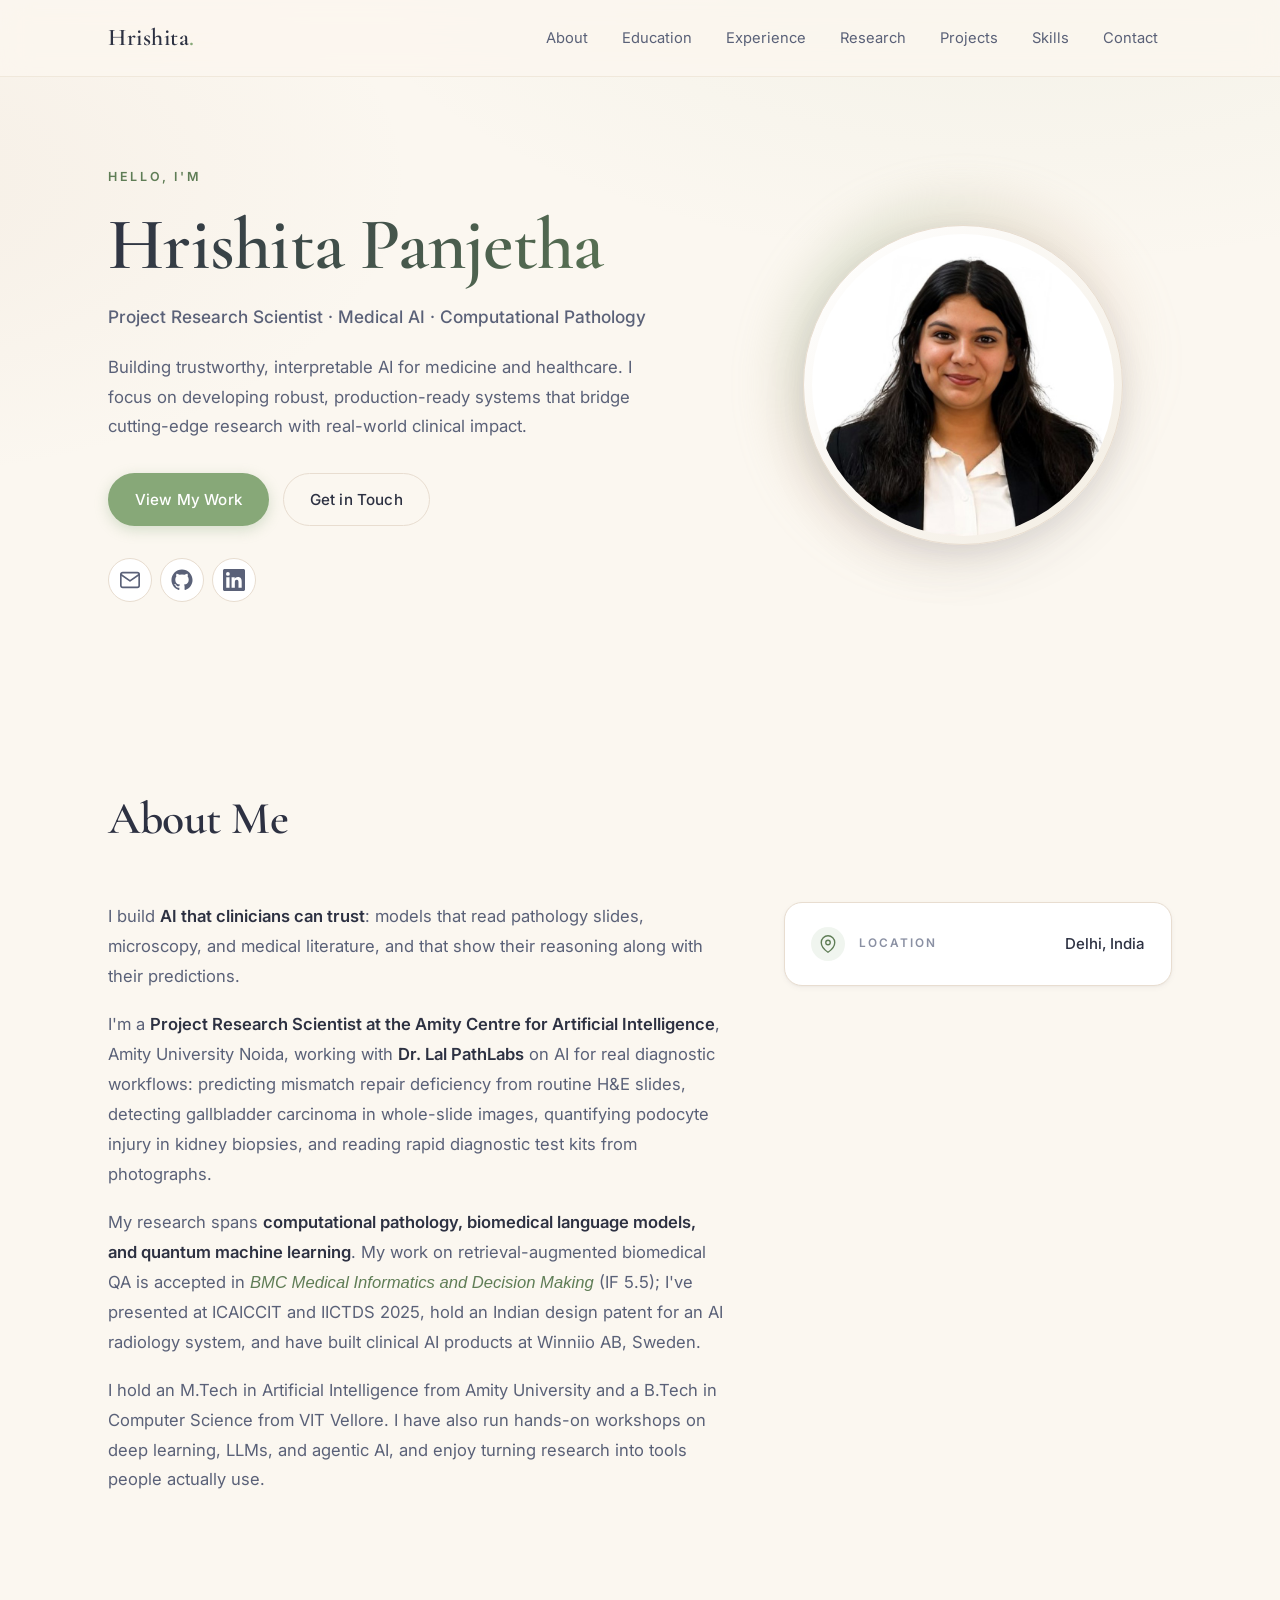
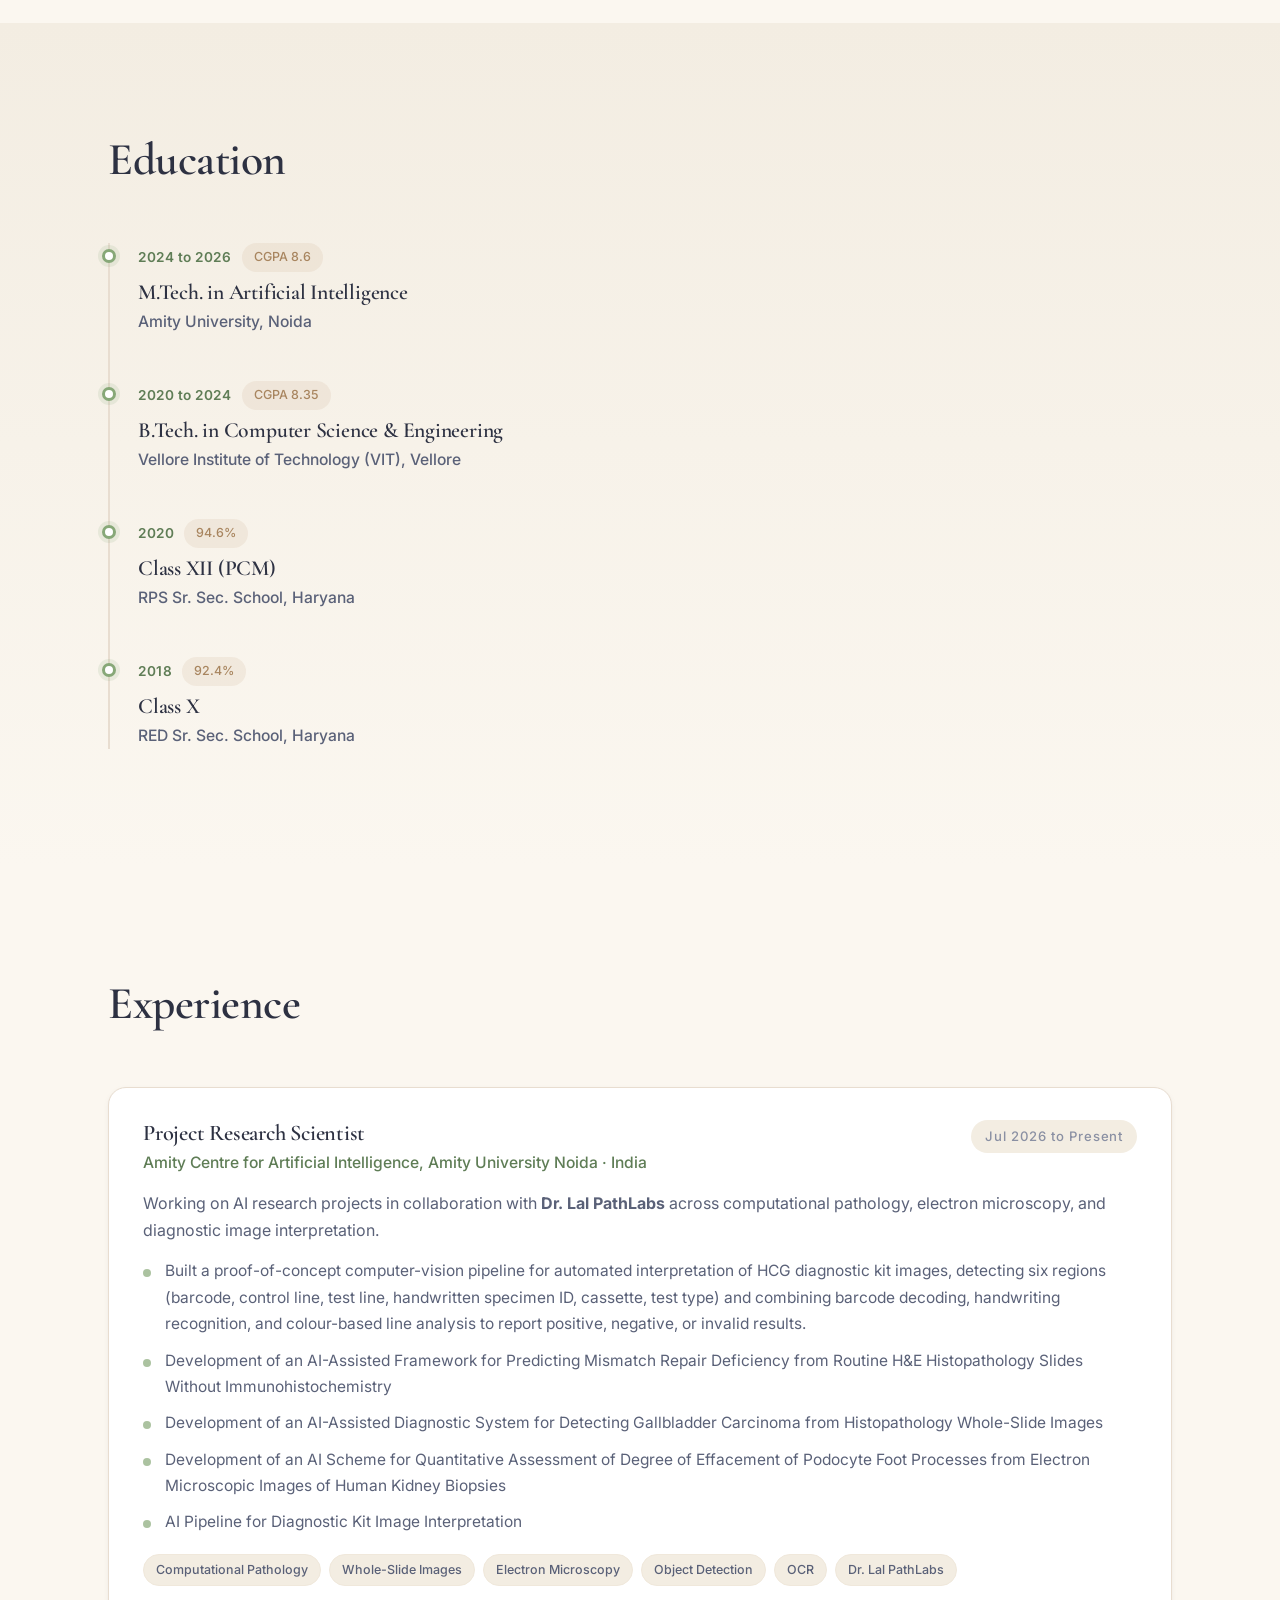
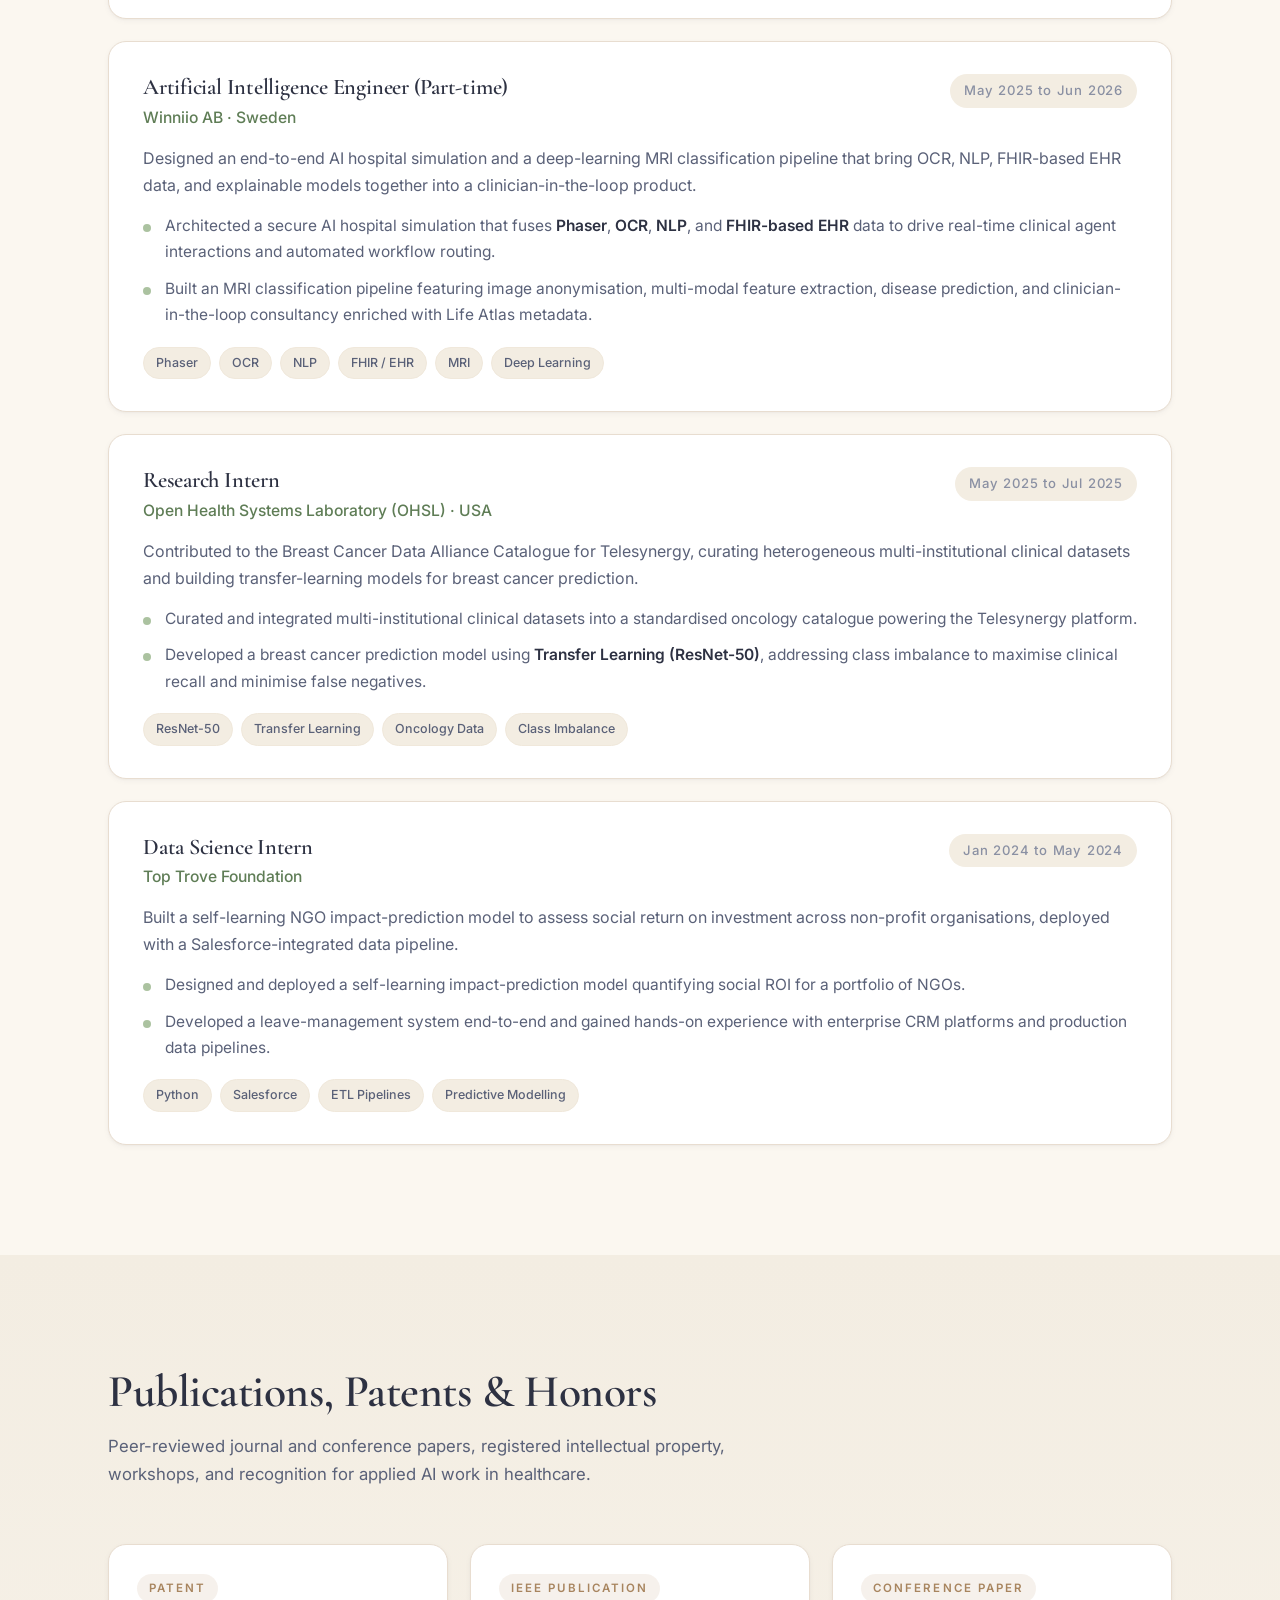
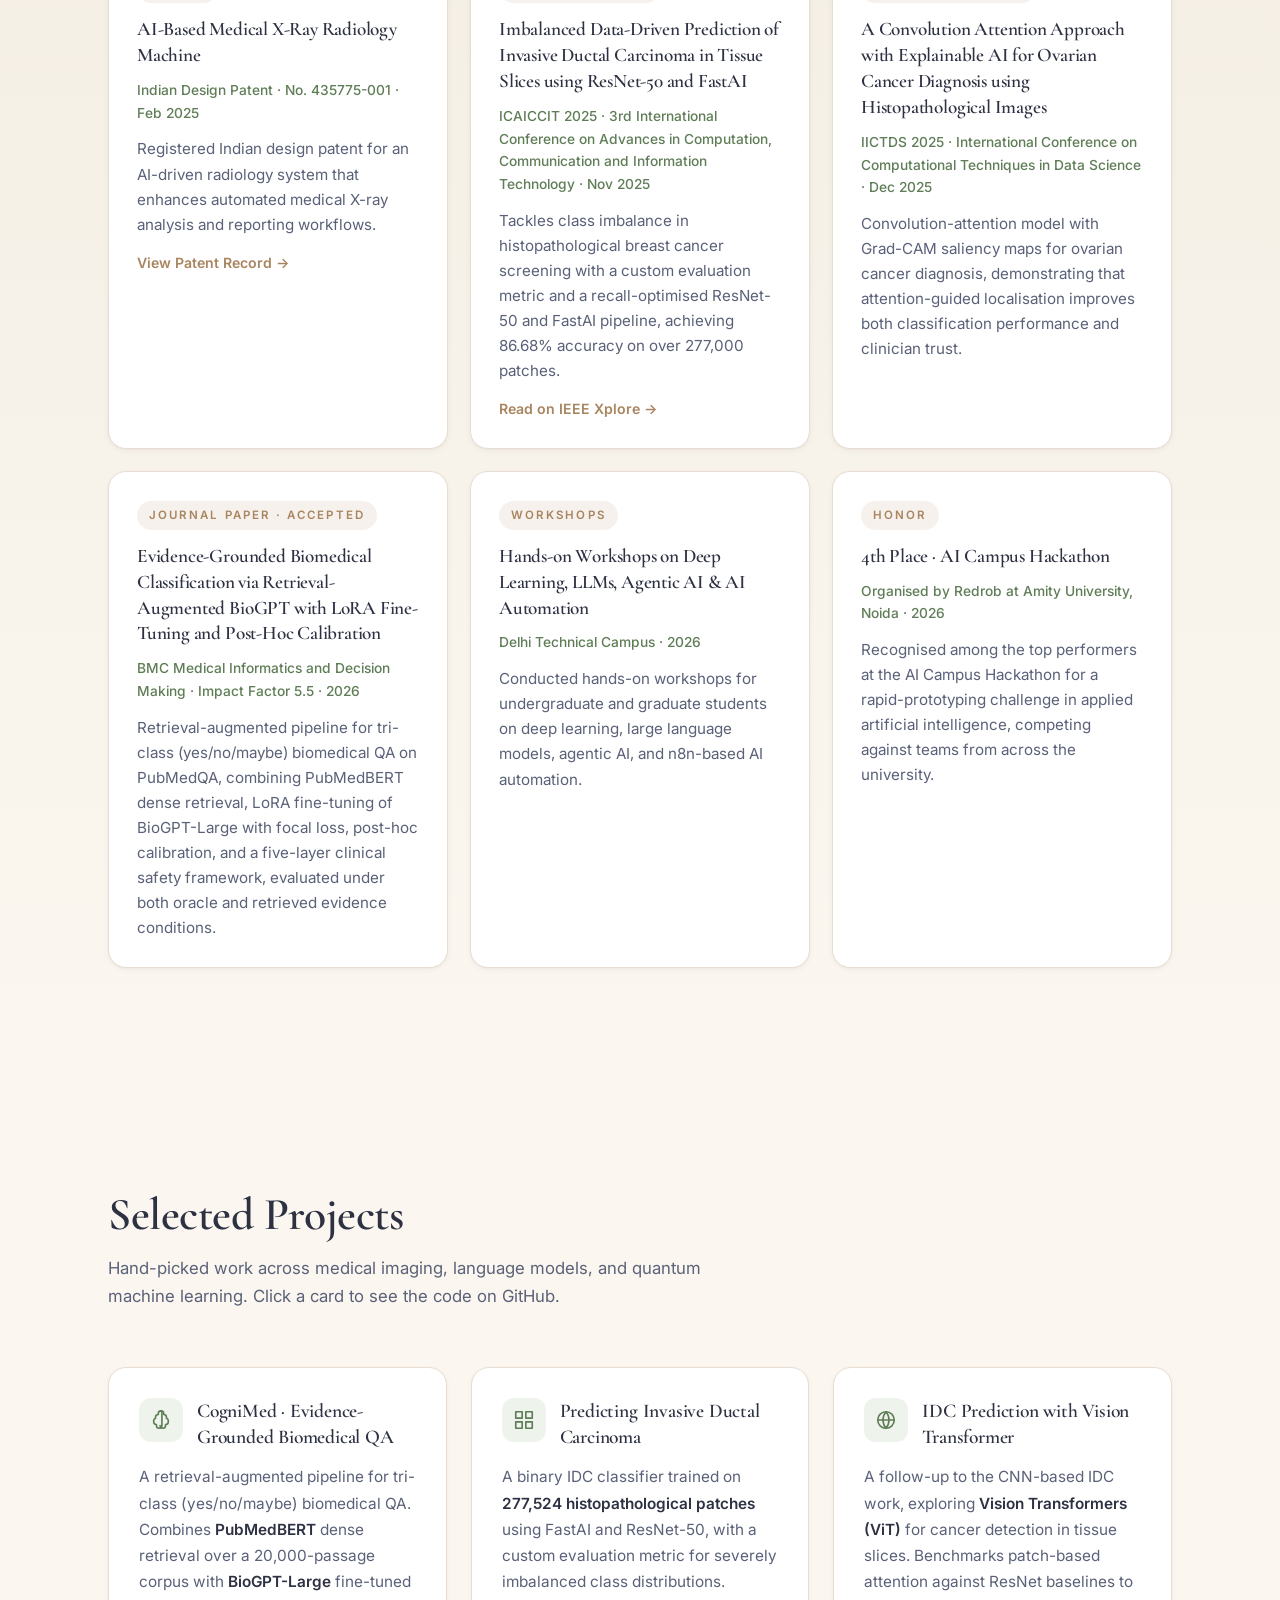
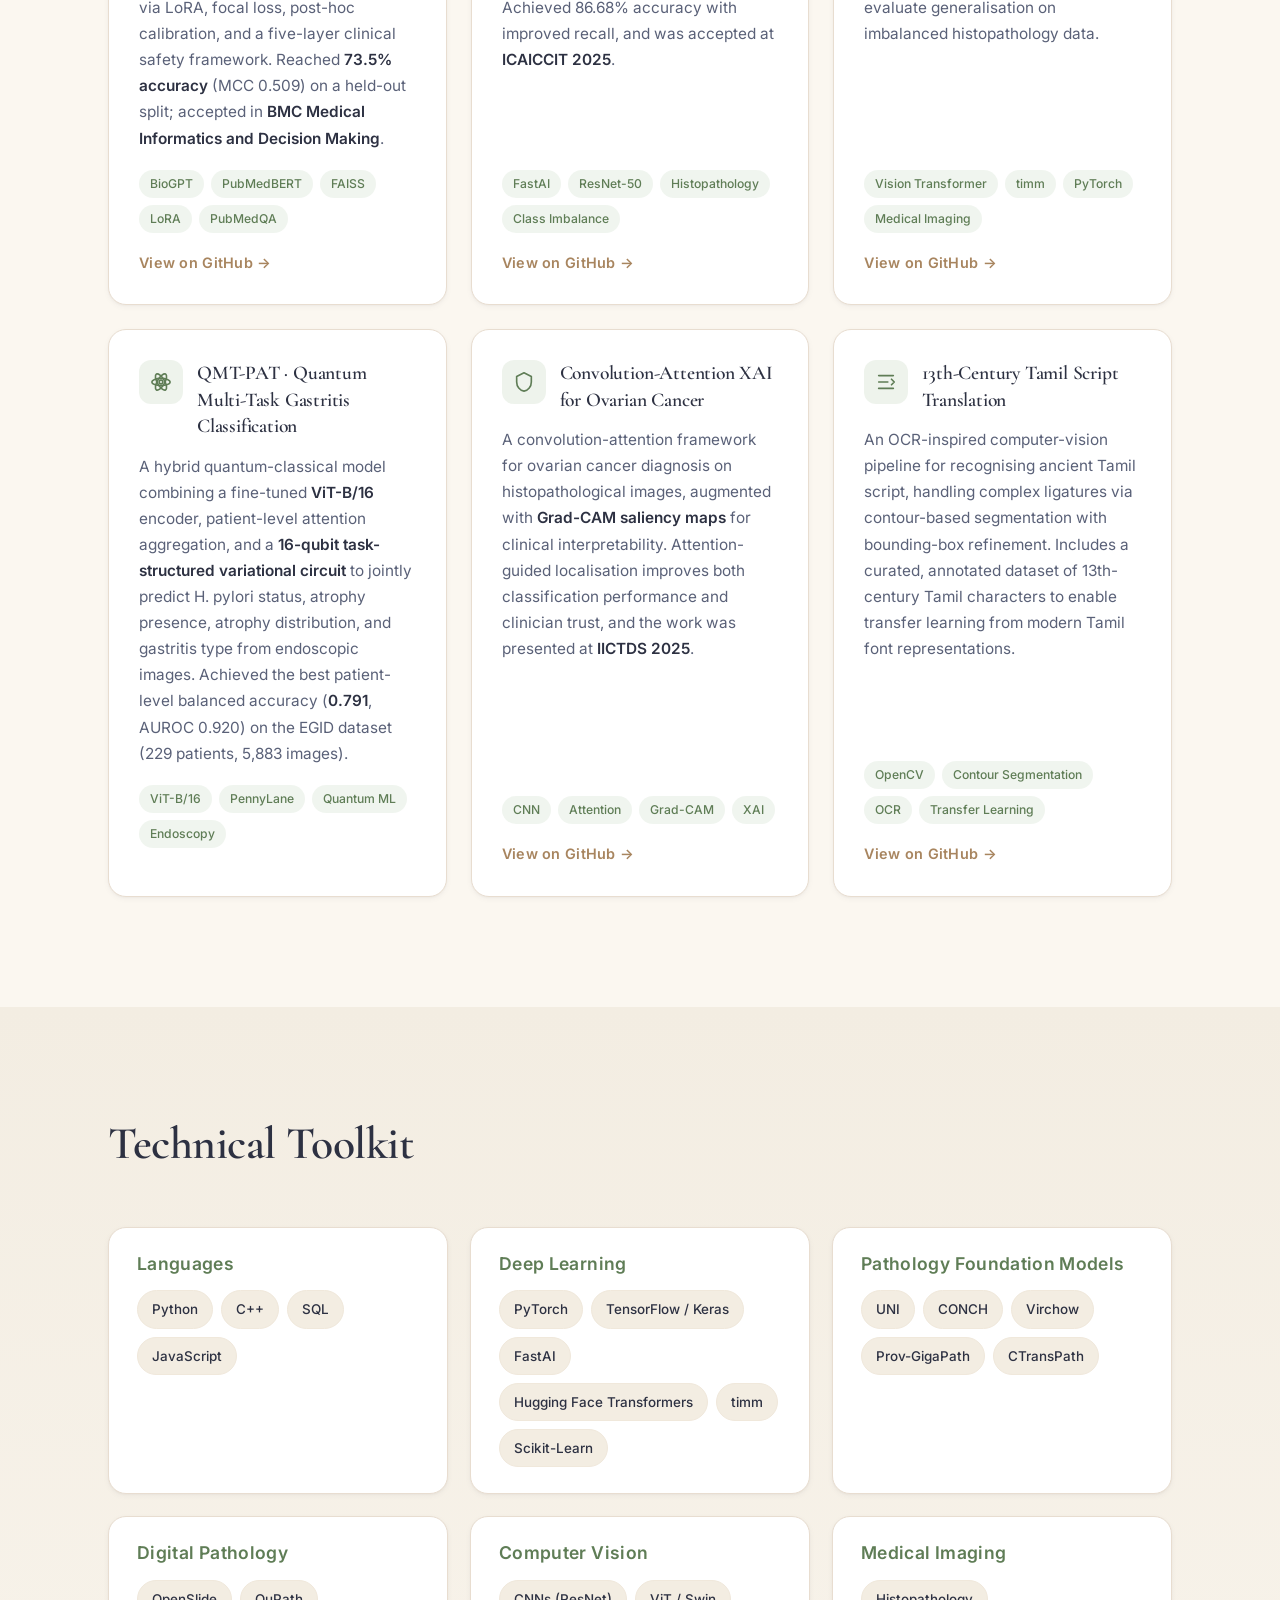
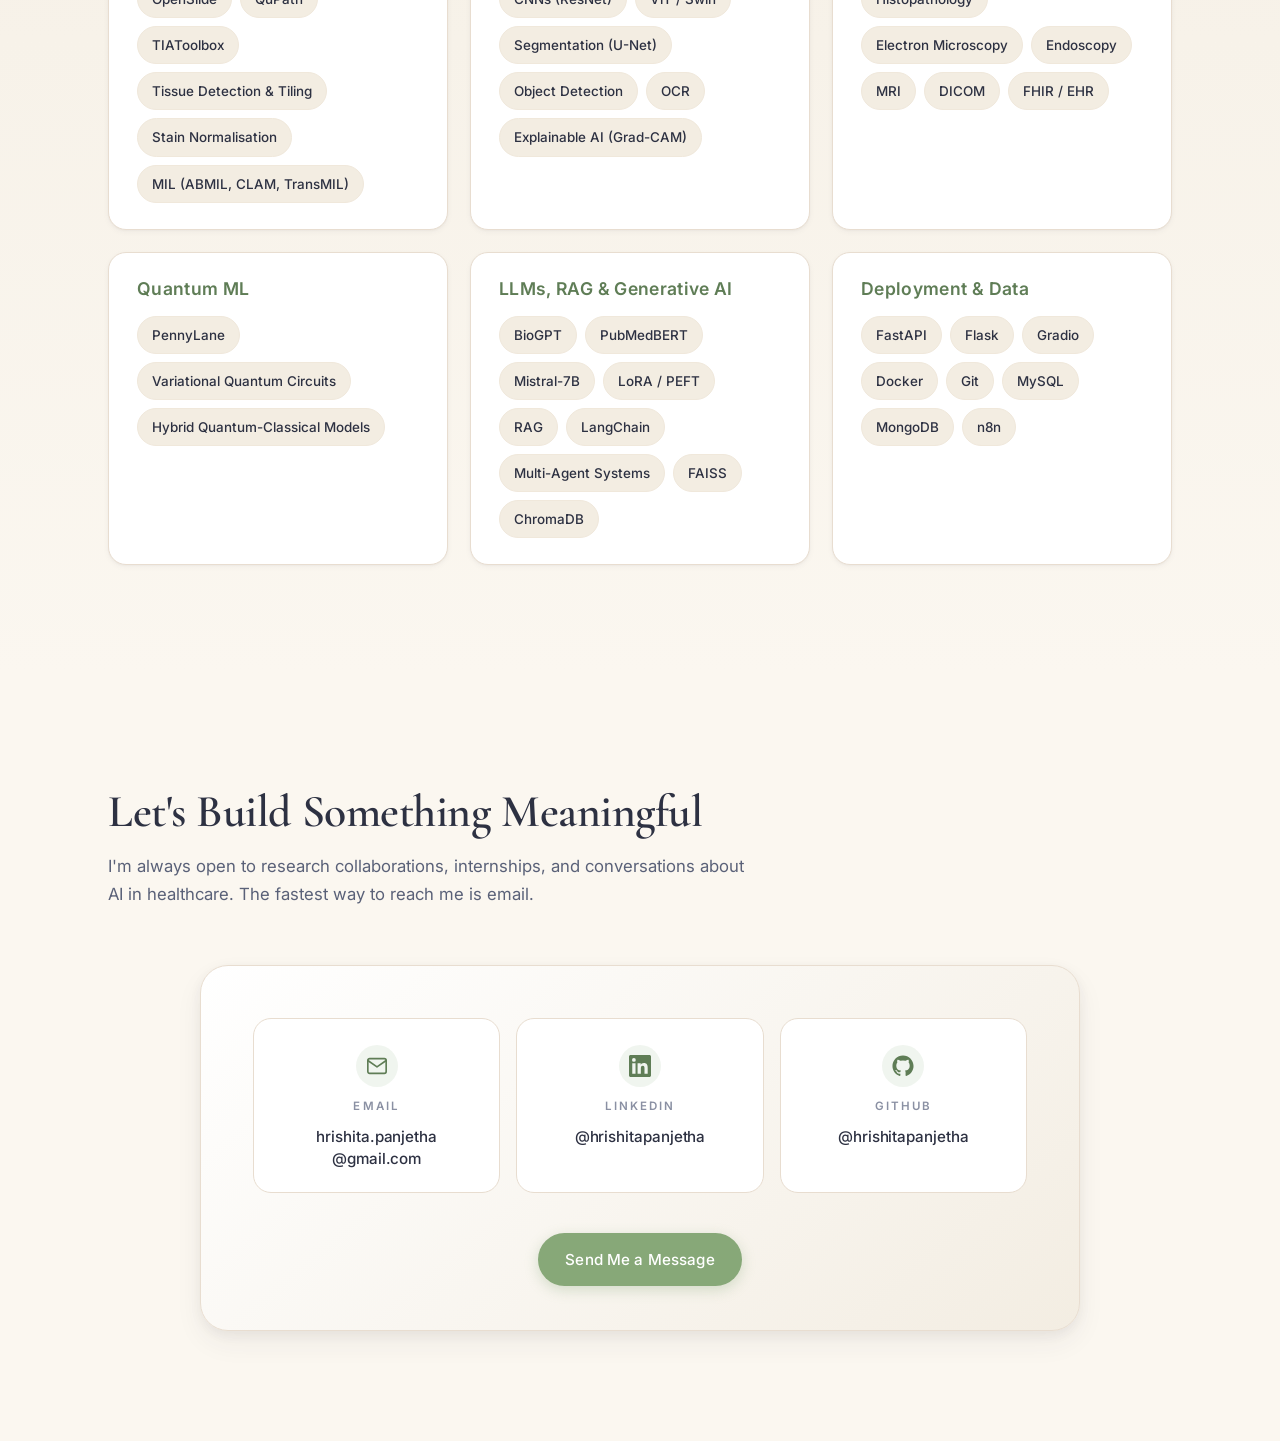
==== commit 48c0fade: "Refresh About section" ====
--- a/index.html
+++ b/index.html
@@ -96,43 +96,33 @@
       <div class="about-grid">
         <div class="about-text">
           <p>
-            I'm an AI researcher and engineer dedicated to building
-            <strong>trustworthy, interpretable systems</strong> for medicine and
-            healthcare. I currently work as a <strong>Project Research
-            Scientist at the Amity Centre for Artificial Intelligence, Amity
-            University, Noida</strong>, where I work on AI research projects in
-            collaboration with <strong>Dr. Lal PathLabs</strong>. I completed my
-            M.Tech in Artificial Intelligence from Amity University, Noida,
-            after a B.Tech in Computer Science from VIT Vellore.
+            I build <strong>AI that clinicians can trust</strong>: models
+            that read pathology slides, microscopy, and medical literature,
+            and that show their reasoning along with their predictions.
           </p>
           <p>
-            My research sits at the intersection of <strong>computational
-              pathology, medical imaging, large language models, and clinical
-              decision support</strong>, spanning histopathology whole-slide
-            images, electron microscopy, endoscopy, biomedical question
-            answering, and quantum machine learning. My work on
-            retrieval-augmented biomedical QA has been accepted in
-            <strong>BMC Medical Informatics and Decision Making</strong>
-            (Impact Factor 5.5), alongside papers at ICAICCIT 2025 and IICTDS
-            2025, and I hold an Indian design patent for an AI-driven radiology
-            system. Previously, I was a part-time Artificial Intelligence
-            Engineer at Winniio AB (Sweden), building clinical AI products.
+            I'm a <strong>Project Research Scientist at the Amity Centre for
+            Artificial Intelligence</strong>, Amity University Noida, working
+            with <strong>Dr. Lal PathLabs</strong> on AI for real diagnostic
+            workflows: predicting mismatch repair deficiency from routine
+            H&amp;E slides, detecting gallbladder carcinoma in whole-slide
+            images, quantifying podocyte injury in kidney biopsies, and reading
+            rapid diagnostic test kits from photographs.
           </p>
           <p>
-            Alongside research, I have conducted <strong>hands-on
-            workshops</strong> on deep learning, LLMs, agentic AI, and AI
-            automation for undergraduate and graduate students. I was also
-            recognised among the top performers (4th place) at the
-            <strong>AI Campus Hackathon</strong> organised by Redrob at Amity
-            University, Noida.
+            My research spans <strong>computational pathology, biomedical
+            language models, and quantum machine learning</strong>. My work on
+            retrieval-augmented biomedical QA is accepted in <em>BMC Medical
+            Informatics and Decision Making</em> (IF 5.5); I've presented at
+            ICAICCIT and IICTDS 2025, hold an Indian design patent for an AI
+            radiology system, and have built clinical AI products at Winniio AB,
+            Sweden.
           </p>
           <p>
-            On the technical side, I work across the modern AI stack, from
-            PyTorch, Hugging Face, and timm to pathology foundation models
-            (UNI, CONCH, Virchow), multiple instance learning, PennyLane, FAISS,
-            LangChain, and Docker, and I am just as comfortable wrangling messy
-            clinical datasets as I am fine-tuning models or designing
-            end-to-end systems.
+            I hold an M.Tech in Artificial Intelligence from Amity University
+            and a B.Tech in Computer Science from VIT Vellore. I have also run
+            hands-on workshops on deep learning, LLMs, and agentic AI, and
+            enjoy turning research into tools people actually use.
           </p>
         </div>
         <aside class="about-facts">
@@ -146,51 +136,6 @@
             </span>
             <span class="fact-label">Location</span>
             <span class="fact-value">Delhi, India</span>
-          </div>
-          <div class="fact">
-            <span class="fact-icon" aria-hidden="true">
-              <svg viewBox="0 0 24 24" width="18" height="18" fill="none" stroke="currentColor" stroke-width="1.8"
-                stroke-linecap="round" stroke-linejoin="round">
-                <circle cx="12" cy="12" r="9" />
-                <circle cx="12" cy="12" r="4" />
-                <circle cx="12" cy="12" r="1.2" fill="currentColor" />
-              </svg>
-            </span>
-            <span class="fact-label">Focus</span>
-            <span class="fact-value">Computational Pathology &amp; Medical AI</span>
-          </div>
-          <div class="fact">
-            <span class="fact-icon" aria-hidden="true">
-              <svg viewBox="0 0 24 24" width="18" height="18" fill="none" stroke="currentColor" stroke-width="1.8"
-                stroke-linecap="round" stroke-linejoin="round">
-                <path d="M12 2 4 6v6c0 5 3.4 9.4 8 10 4.6-.6 8-5 8-10V6l-8-4z" />
-                <path d="m9 12 2 2 4-4" />
-              </svg>
-            </span>
-            <span class="fact-label">Patent</span>
-            <span class="fact-value">Design no. 435775-001</span>
-          </div>
-          <div class="fact">
-            <span class="fact-icon" aria-hidden="true">
-              <svg viewBox="0 0 24 24" width="18" height="18" fill="none" stroke="currentColor" stroke-width="1.8"
-                stroke-linecap="round" stroke-linejoin="round">
-                <path d="M4 4h13a3 3 0 0 1 3 3v13H7a3 3 0 0 1-3-3V4z" />
-                <path d="M8 8h8M8 12h8M8 16h5" />
-              </svg>
-            </span>
-            <span class="fact-label">Publications</span>
-            <span class="fact-value">3 papers incl. BMC MIDM (IF 5.5)</span>
-          </div>
-          <div class="fact">
-            <span class="fact-icon" aria-hidden="true">
-              <svg viewBox="0 0 24 24" width="18" height="18" fill="none" stroke="currentColor" stroke-width="1.8"
-                stroke-linecap="round" stroke-linejoin="round">
-                <circle cx="12" cy="9" r="6" />
-                <path d="M9 14.5 7.5 22 12 19l4.5 3L15 14.5" />
-              </svg>
-            </span>
-            <span class="fact-label">Recent Honor</span>
-            <span class="fact-value">4th, AI Campus Hackathon</span>
           </div>
         </aside>
       </div>
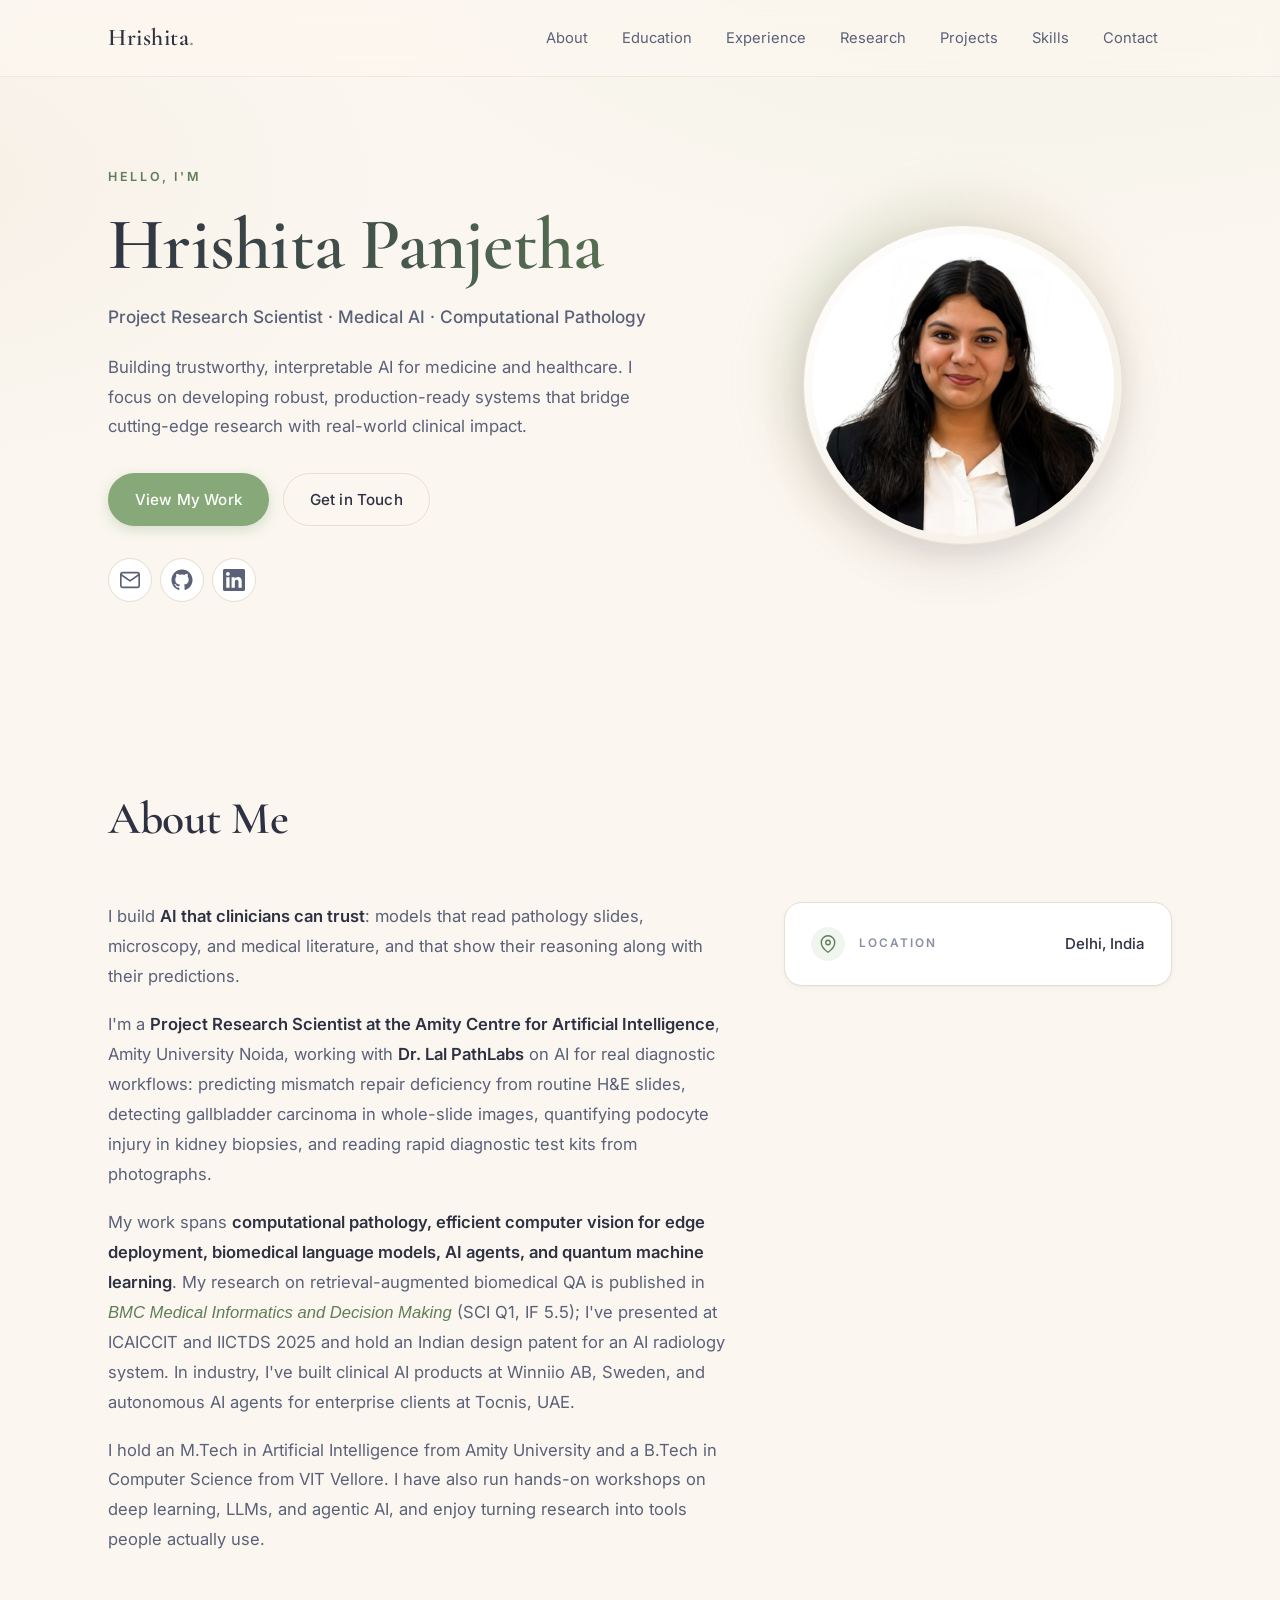
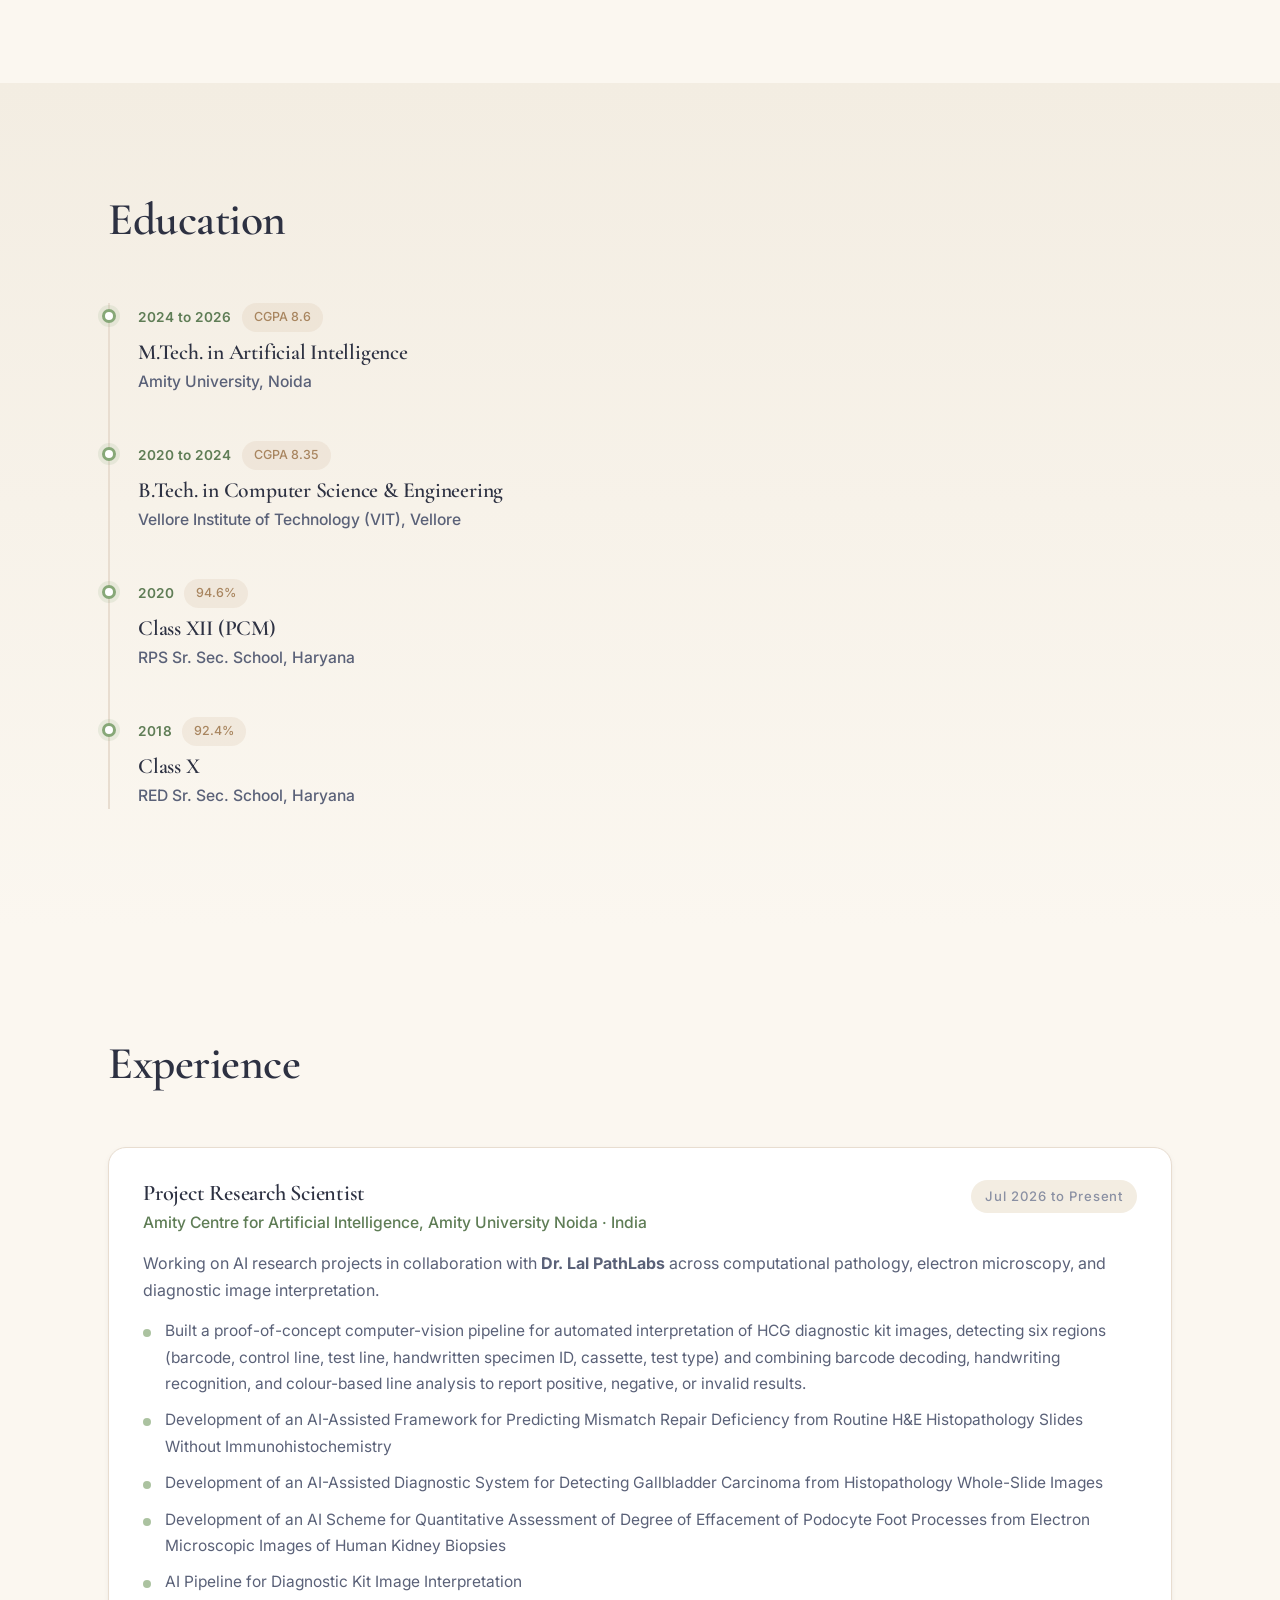
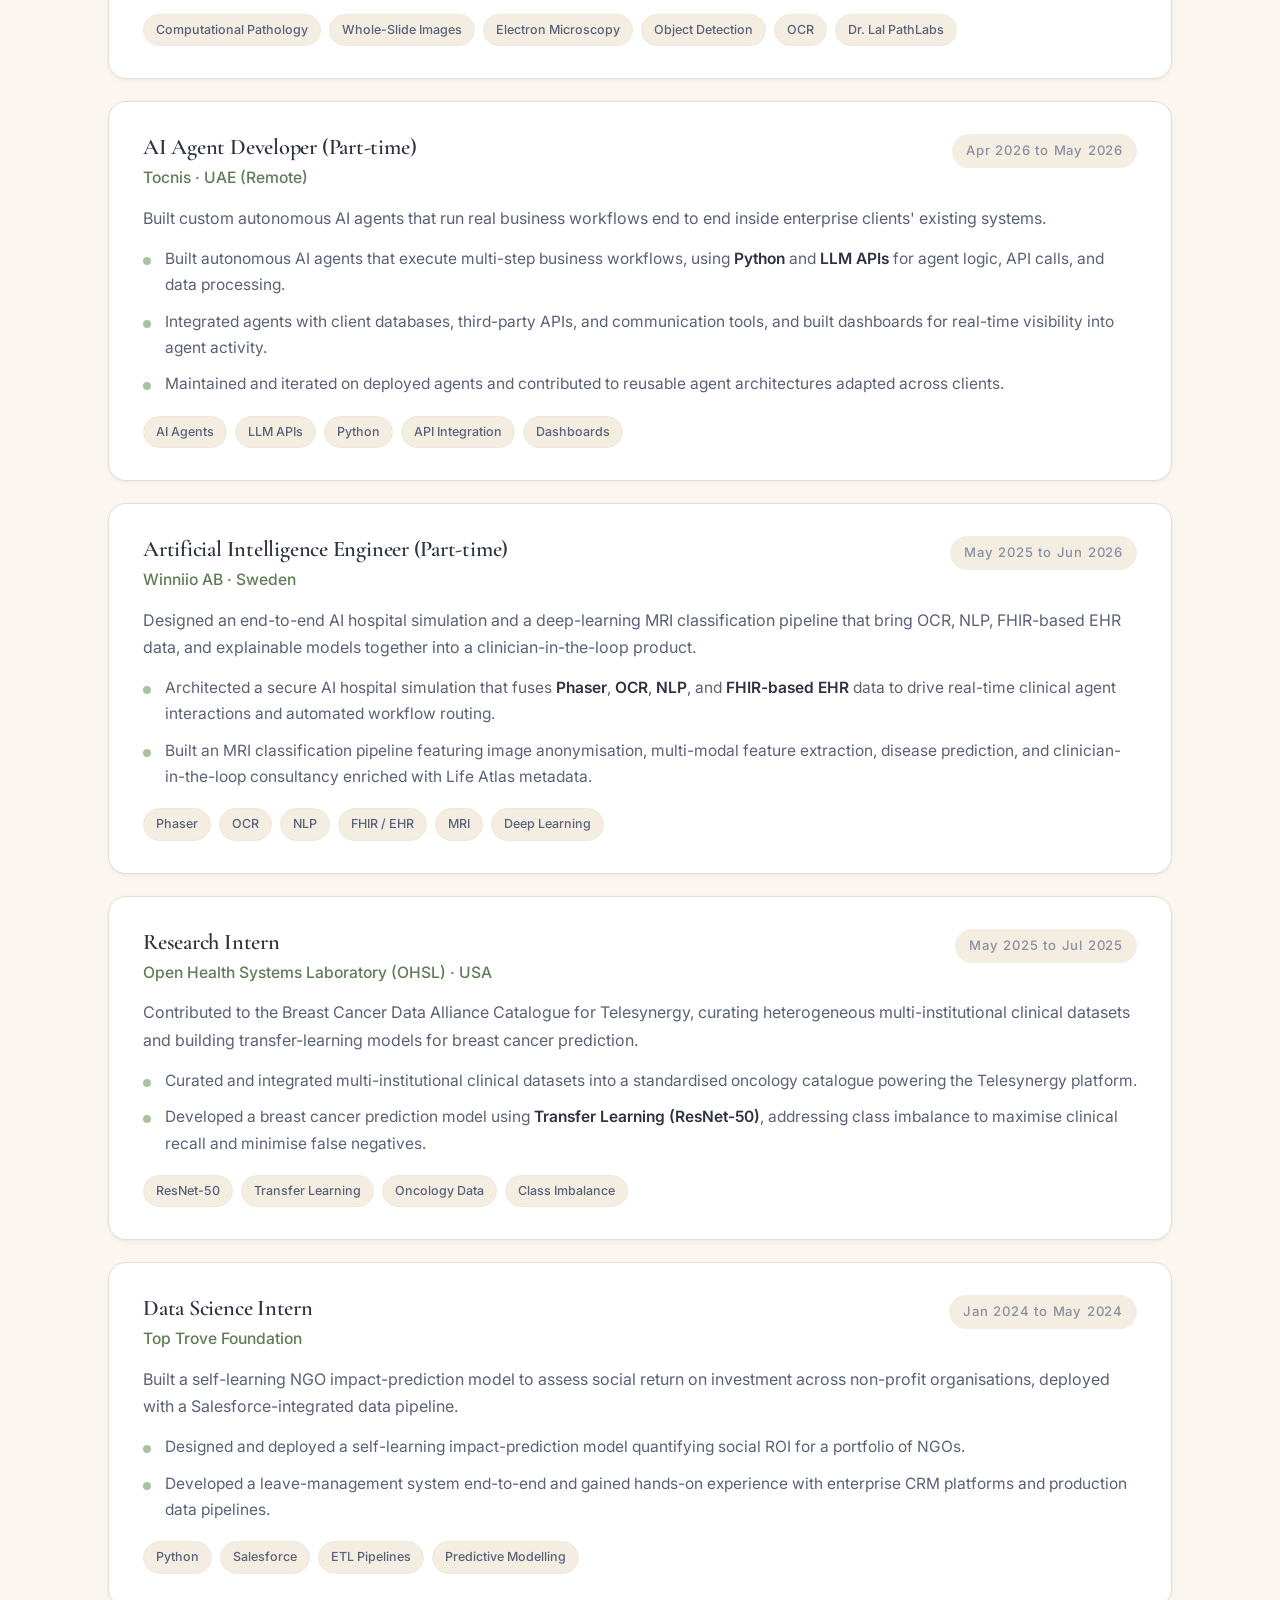
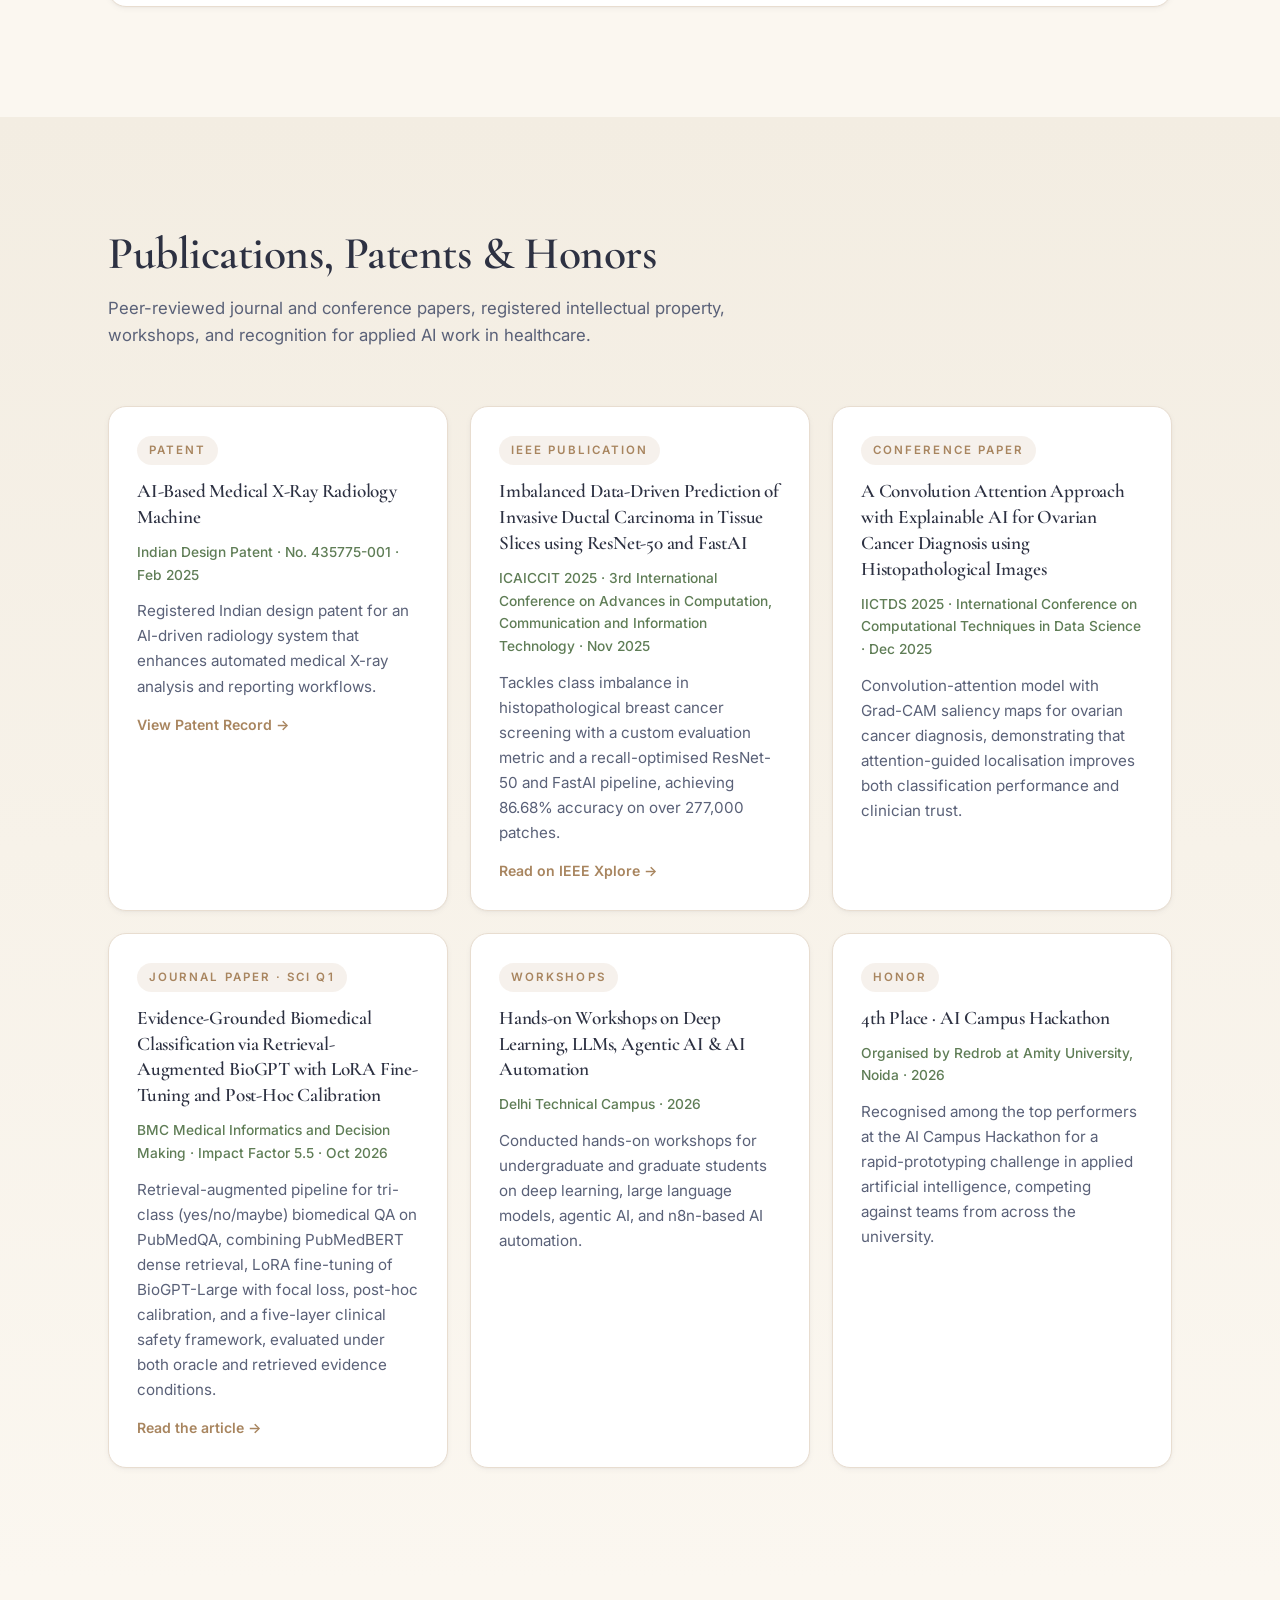
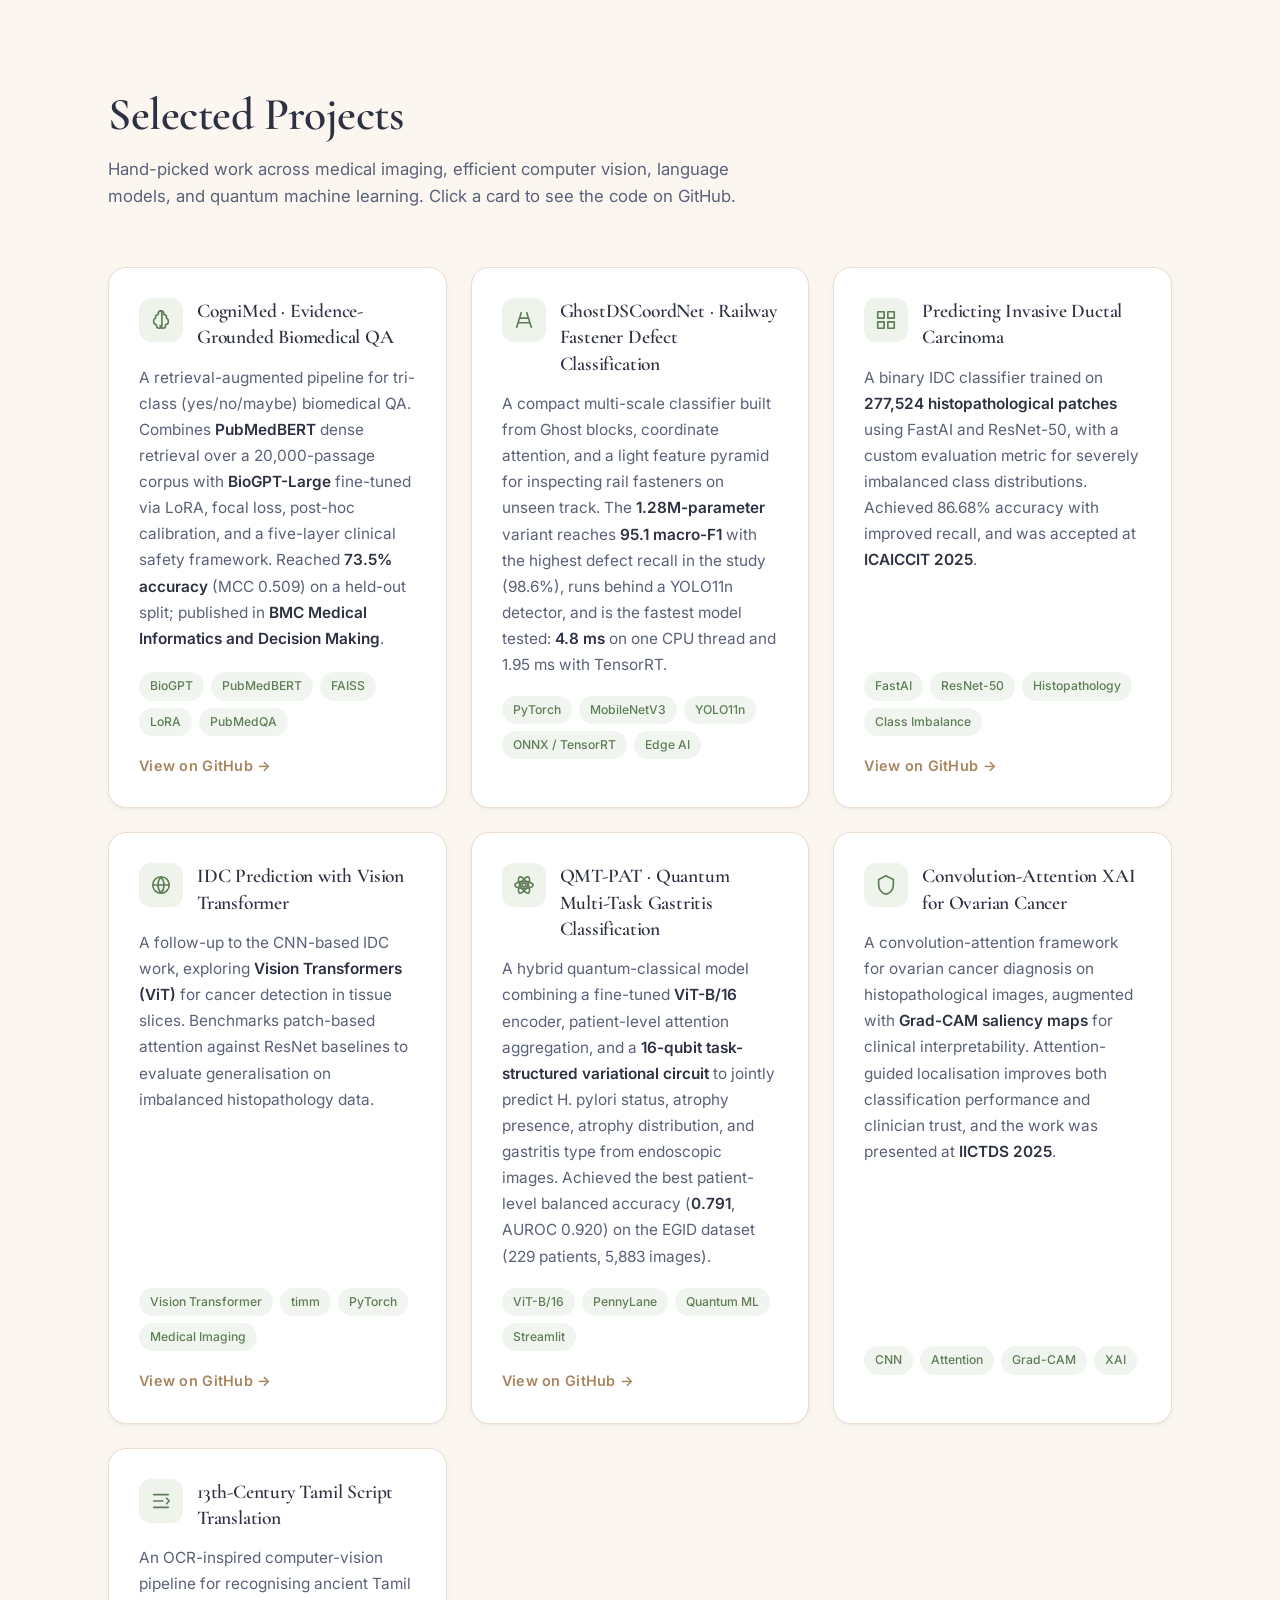
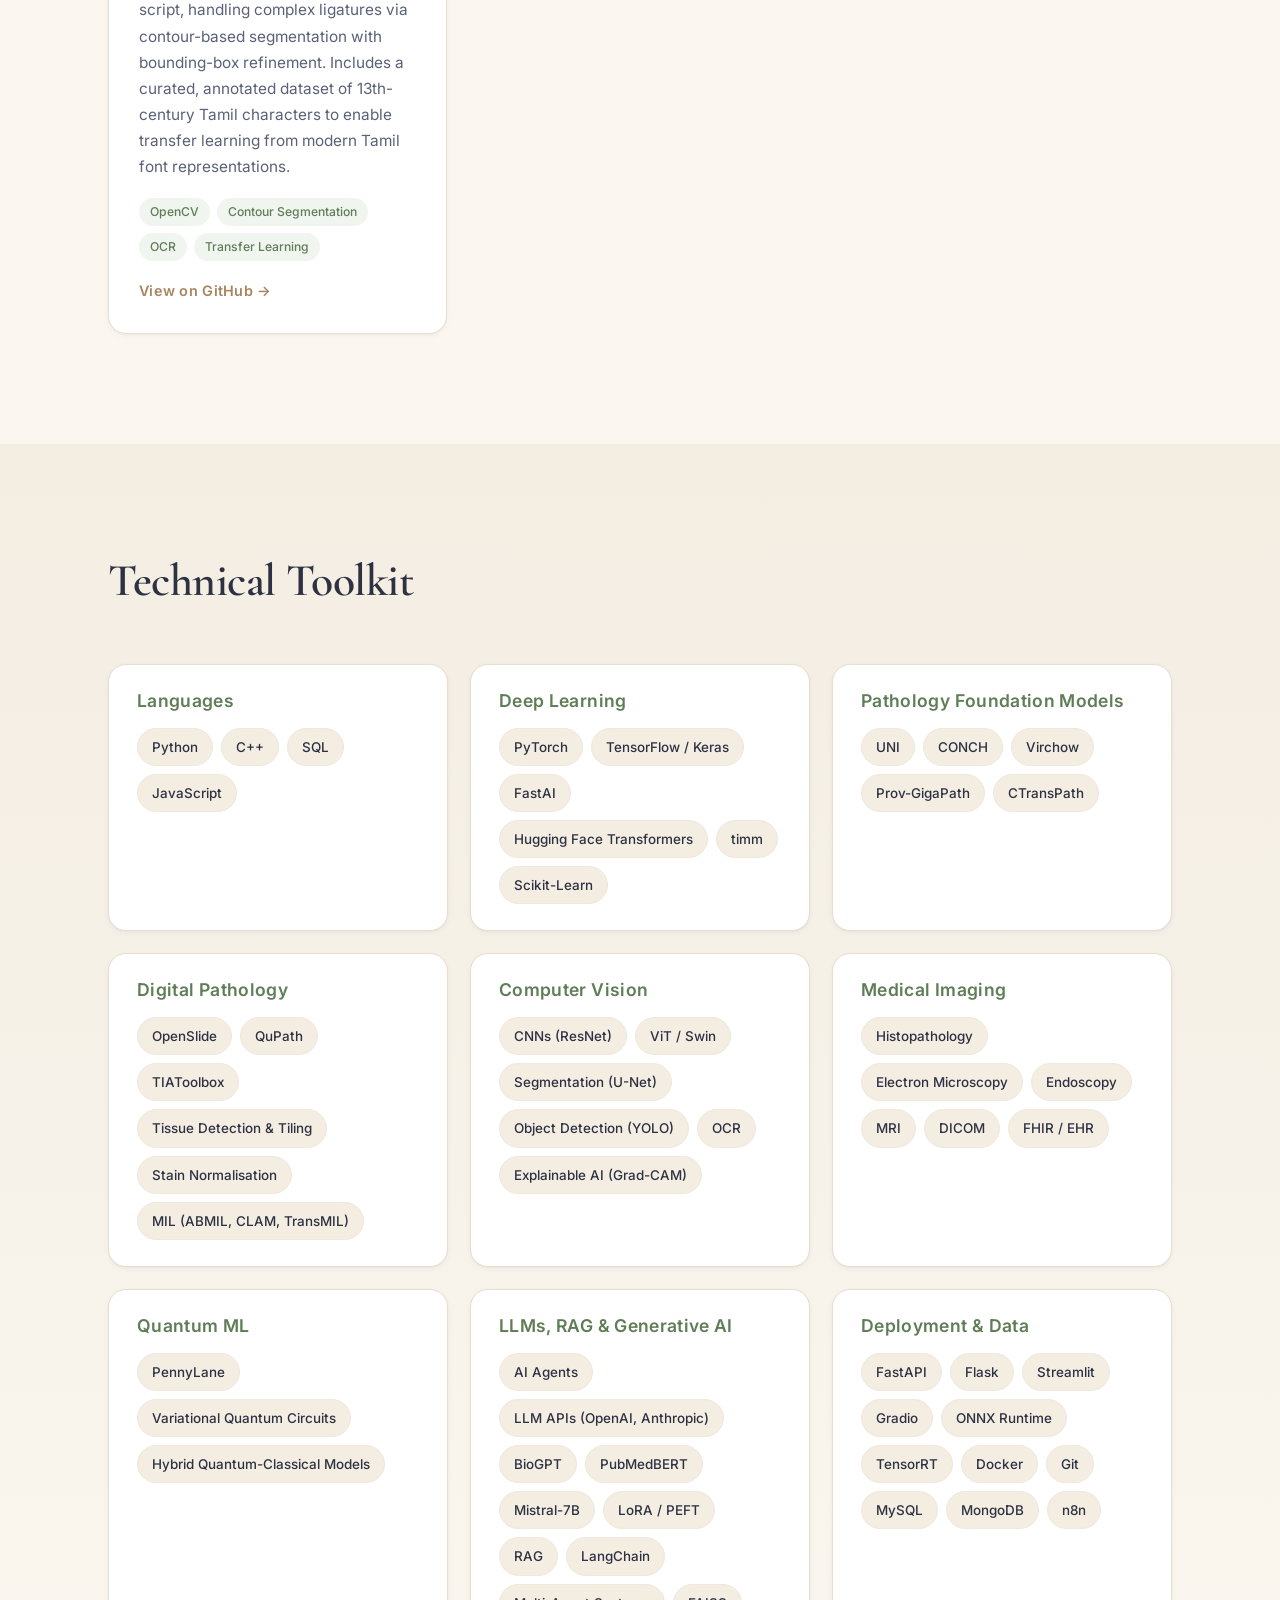
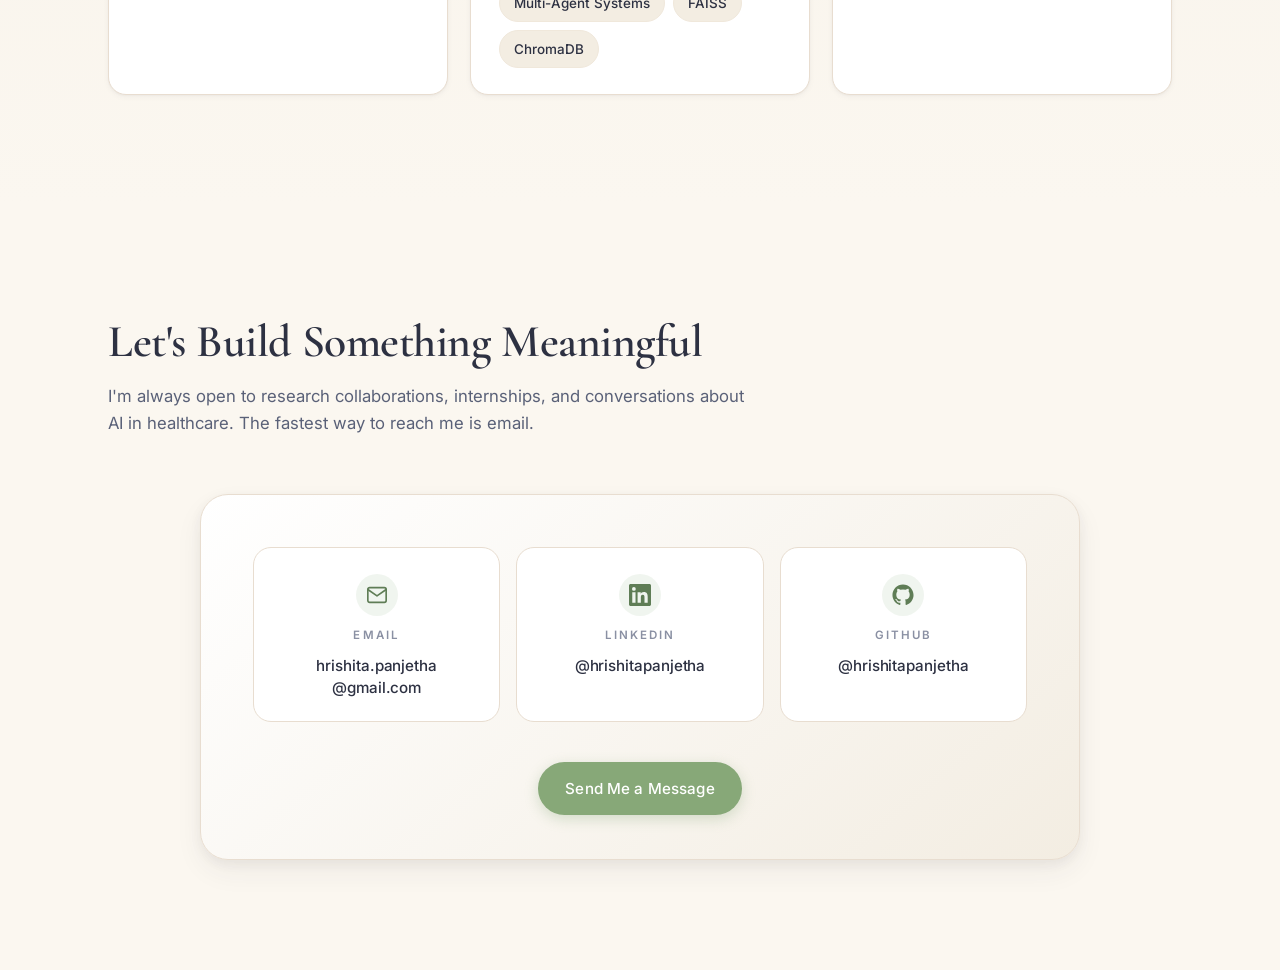
==== commit 40051836: "Update portfolio: Tocnis role, GhostDSCoordNet, BMC publication" ====
--- a/index.html
+++ b/index.html
@@ -110,13 +110,15 @@
             rapid diagnostic test kits from photographs.
           </p>
           <p>
-            My research spans <strong>computational pathology, biomedical
-            language models, and quantum machine learning</strong>. My work on
-            retrieval-augmented biomedical QA is accepted in <em>BMC Medical
-            Informatics and Decision Making</em> (IF 5.5); I've presented at
-            ICAICCIT and IICTDS 2025, hold an Indian design patent for an AI
-            radiology system, and have built clinical AI products at Winniio AB,
-            Sweden.
+            My work spans <strong>computational pathology, efficient computer
+            vision for edge deployment, biomedical language models, AI agents,
+            and quantum machine learning</strong>. My research on
+            retrieval-augmented biomedical QA is published in <em>BMC Medical
+            Informatics and Decision Making</em> (SCI Q1, IF 5.5); I've
+            presented at ICAICCIT and IICTDS 2025 and hold an Indian design
+            patent for an AI radiology system. In industry, I've built clinical
+            AI products at Winniio AB, Sweden, and autonomous AI agents for
+            enterprise clients at Tocnis, UAE.
           </p>
           <p>
             I hold an M.Tech in Artificial Intelligence from Amity University
@@ -233,6 +235,39 @@
           </ul>
           <div class="exp-tags">
             <span>Computational Pathology</span><span>Whole-Slide Images</span><span>Electron Microscopy</span><span>Object Detection</span><span>OCR</span><span>Dr. Lal PathLabs</span>
+          </div>
+        </article>
+
+        <article class="exp-card">
+          <div class="exp-head">
+            <div>
+              <h3>AI Agent Developer (Part-time)</h3>
+              <p class="exp-org">Tocnis · UAE (Remote)</p>
+            </div>
+            <span class="exp-date">Apr 2026 to May 2026</span>
+          </div>
+          <p class="exp-summary">
+            Built custom autonomous AI agents that run real business workflows
+            end to end inside enterprise clients' existing systems.
+          </p>
+          <ul class="exp-points">
+            <li>
+              Built autonomous AI agents that execute multi-step business
+              workflows, using <strong>Python</strong> and <strong>LLM APIs</strong>
+              for agent logic, API calls, and data processing.
+            </li>
+            <li>
+              Integrated agents with client databases, third-party APIs, and
+              communication tools, and built dashboards for real-time visibility
+              into agent activity.
+            </li>
+            <li>
+              Maintained and iterated on deployed agents and contributed to
+              reusable agent architectures adapted across clients.
+            </li>
+          </ul>
+          <div class="exp-tags">
+            <span>AI Agents</span><span>LLM APIs</span><span>Python</span><span>API Integration</span><span>Dashboards</span>
           </div>
         </article>
 
@@ -394,13 +429,14 @@
           </p>
         </article>
 
-        <article class="research-card">
-          <div class="research-type">Journal Paper · Accepted</div>
+        <a class="research-card research-card--link" href="https://doi.org/10.1186/s12911-026-03937-9"
+          target="_blank" rel="noopener">
+          <div class="research-type">Journal Paper · SCI Q1</div>
           <h3>
             Evidence-Grounded Biomedical Classification via Retrieval-Augmented
             BioGPT with LoRA Fine-Tuning and Post-Hoc Calibration
           </h3>
-          <p class="research-venue">BMC Medical Informatics and Decision Making · Impact Factor 5.5 · 2026</p>
+          <p class="research-venue">BMC Medical Informatics and Decision Making · Impact Factor 5.5 · Oct 2026</p>
           <p class="research-desc">
             Retrieval-augmented pipeline for tri-class (yes/no/maybe) biomedical
             QA on PubMedQA, combining PubMedBERT dense retrieval, LoRA
@@ -408,7 +444,8 @@
             and a five-layer clinical safety framework, evaluated under both
             oracle and retrieved evidence conditions.
           </p>
-        </article>
+          <span class="research-link">Read the article →</span>
+        </a>
 
         <article class="research-card">
           <div class="research-type">Workshops</div>
@@ -441,8 +478,8 @@
       <div class="section-head">
         <h2 class="section-title">Selected Projects</h2>
         <p class="section-sub">
-          Hand-picked work across medical imaging, language models, and quantum
-          machine learning. Click a card to see the code on GitHub.
+          Hand-picked work across medical imaging, efficient computer vision,
+          language models, and quantum machine learning. Click a card to see the code on GitHub.
         </p>
       </div>
 
@@ -467,7 +504,7 @@
             over a 20,000-passage corpus with <strong>BioGPT-Large</strong>
             fine-tuned via LoRA, focal loss, post-hoc calibration, and a
             five-layer clinical safety framework. Reached <strong>73.5%
-            accuracy</strong> (MCC 0.509) on a held-out split; accepted in
+            accuracy</strong> (MCC 0.509) on a held-out split; published in
             <strong>BMC Medical Informatics and Decision Making</strong>.
           </p>
           <div class="project-tags">
@@ -475,6 +512,30 @@
           </div>
           <div class="project-link">View on GitHub →</div>
         </a>
+
+        <div class="project-card">
+          <div class="project-card-head">
+            <span class="project-icon" aria-hidden="true">
+              <svg viewBox="0 0 24 24" width="22" height="22" fill="none" stroke="currentColor" stroke-width="1.8"
+                stroke-linecap="round" stroke-linejoin="round">
+                <path d="M4 20 9 4M20 20 15 4M6 15h12M7.5 10h9" />
+              </svg>
+            </span>
+            <h3>GhostDSCoordNet · Railway Fastener Defect Classification</h3>
+          </div>
+          <p class="project-summary">
+            A compact multi-scale classifier built from Ghost blocks, coordinate
+            attention, and a light feature pyramid for inspecting rail
+            fasteners on unseen track. The <strong>1.28M-parameter</strong>
+            variant reaches <strong>95.1 macro-F1</strong> with the highest
+            defect recall in the study (98.6%), runs behind a YOLO11n detector,
+            and is the fastest model tested: <strong>4.8 ms</strong> on one CPU
+            thread and 1.95 ms with TensorRT.
+          </p>
+          <div class="project-tags">
+            <span>PyTorch</span><span>MobileNetV3</span><span>YOLO11n</span><span>ONNX / TensorRT</span><span>Edge AI</span>
+          </div>
+        </div>
 
         <a class="project-card" href="https://github.com/hrishitapanjetha/Predicting-Invasive-Ductal-Carcinoma"
           target="_blank" rel="noopener">
@@ -526,7 +587,8 @@
           <div class="project-link">View on GitHub →</div>
         </a>
 
-        <div class="project-card">
+        <a class="project-card" href="https://github.com/hrishitapanjetha/qmt-pat-streamlit" target="_blank"
+          rel="noopener">
           <div class="project-card-head">
             <span class="project-icon" aria-hidden="true">
               <svg viewBox="0 0 24 24" width="22" height="22" fill="none" stroke="currentColor" stroke-width="1.8"
@@ -550,13 +612,12 @@
             patients, 5,883 images).
           </p>
           <div class="project-tags">
-            <span>ViT-B/16</span><span>PennyLane</span><span>Quantum ML</span><span>Endoscopy</span>
-          </div>
-        </div>
-
-        <a class="project-card"
-          href="https://github.com/hrishitapanjetha/A-Convolution-Attention-Framework-with-Explainable-AI-for-Ovarain-Cancer-Diagnosis"
-          target="_blank" rel="noopener">
+            <span>ViT-B/16</span><span>PennyLane</span><span>Quantum ML</span><span>Streamlit</span>
+          </div>
+          <div class="project-link">View on GitHub →</div>
+        </a>
+
+        <div class="project-card">
           <div class="project-card-head">
             <span class="project-icon" aria-hidden="true">
               <svg viewBox="0 0 24 24" width="22" height="22" fill="none" stroke="currentColor" stroke-width="1.8"
@@ -577,8 +638,7 @@
           <div class="project-tags">
             <span>CNN</span><span>Attention</span><span>Grad-CAM</span><span>XAI</span>
           </div>
-          <div class="project-link">View on GitHub →</div>
-        </a>
+        </div>
 
         <a class="project-card"
           href="https://github.com/hrishitapanjetha/Machine-Translation-of-13th-century-Tamil-Script-to-Modern-Tamil"
@@ -641,7 +701,7 @@
         <div class="skill-group">
           <h3>Computer Vision</h3>
           <div class="skill-tags">
-            <span>CNNs (ResNet)</span><span>ViT / Swin</span><span>Segmentation (U-Net)</span><span>Object Detection</span><span>OCR</span><span>Explainable AI (Grad-CAM)</span>
+            <span>CNNs (ResNet)</span><span>ViT / Swin</span><span>Segmentation (U-Net)</span><span>Object Detection (YOLO)</span><span>OCR</span><span>Explainable AI (Grad-CAM)</span>
           </div>
         </div>
         <div class="skill-group">
@@ -659,13 +719,13 @@
         <div class="skill-group">
           <h3>LLMs, RAG &amp; Generative AI</h3>
           <div class="skill-tags">
-            <span>BioGPT</span><span>PubMedBERT</span><span>Mistral-7B</span><span>LoRA / PEFT</span><span>RAG</span><span>LangChain</span><span>Multi-Agent Systems</span><span>FAISS</span><span>ChromaDB</span>
+            <span>AI Agents</span><span>LLM APIs (OpenAI, Anthropic)</span><span>BioGPT</span><span>PubMedBERT</span><span>Mistral-7B</span><span>LoRA / PEFT</span><span>RAG</span><span>LangChain</span><span>Multi-Agent Systems</span><span>FAISS</span><span>ChromaDB</span>
           </div>
         </div>
         <div class="skill-group">
           <h3>Deployment &amp; Data</h3>
           <div class="skill-tags">
-            <span>FastAPI</span><span>Flask</span><span>Gradio</span><span>Docker</span><span>Git</span><span>MySQL</span><span>MongoDB</span><span>n8n</span>
+            <span>FastAPI</span><span>Flask</span><span>Streamlit</span><span>Gradio</span><span>ONNX Runtime</span><span>TensorRT</span><span>Docker</span><span>Git</span><span>MySQL</span><span>MongoDB</span><span>n8n</span>
           </div>
         </div>
       </div>
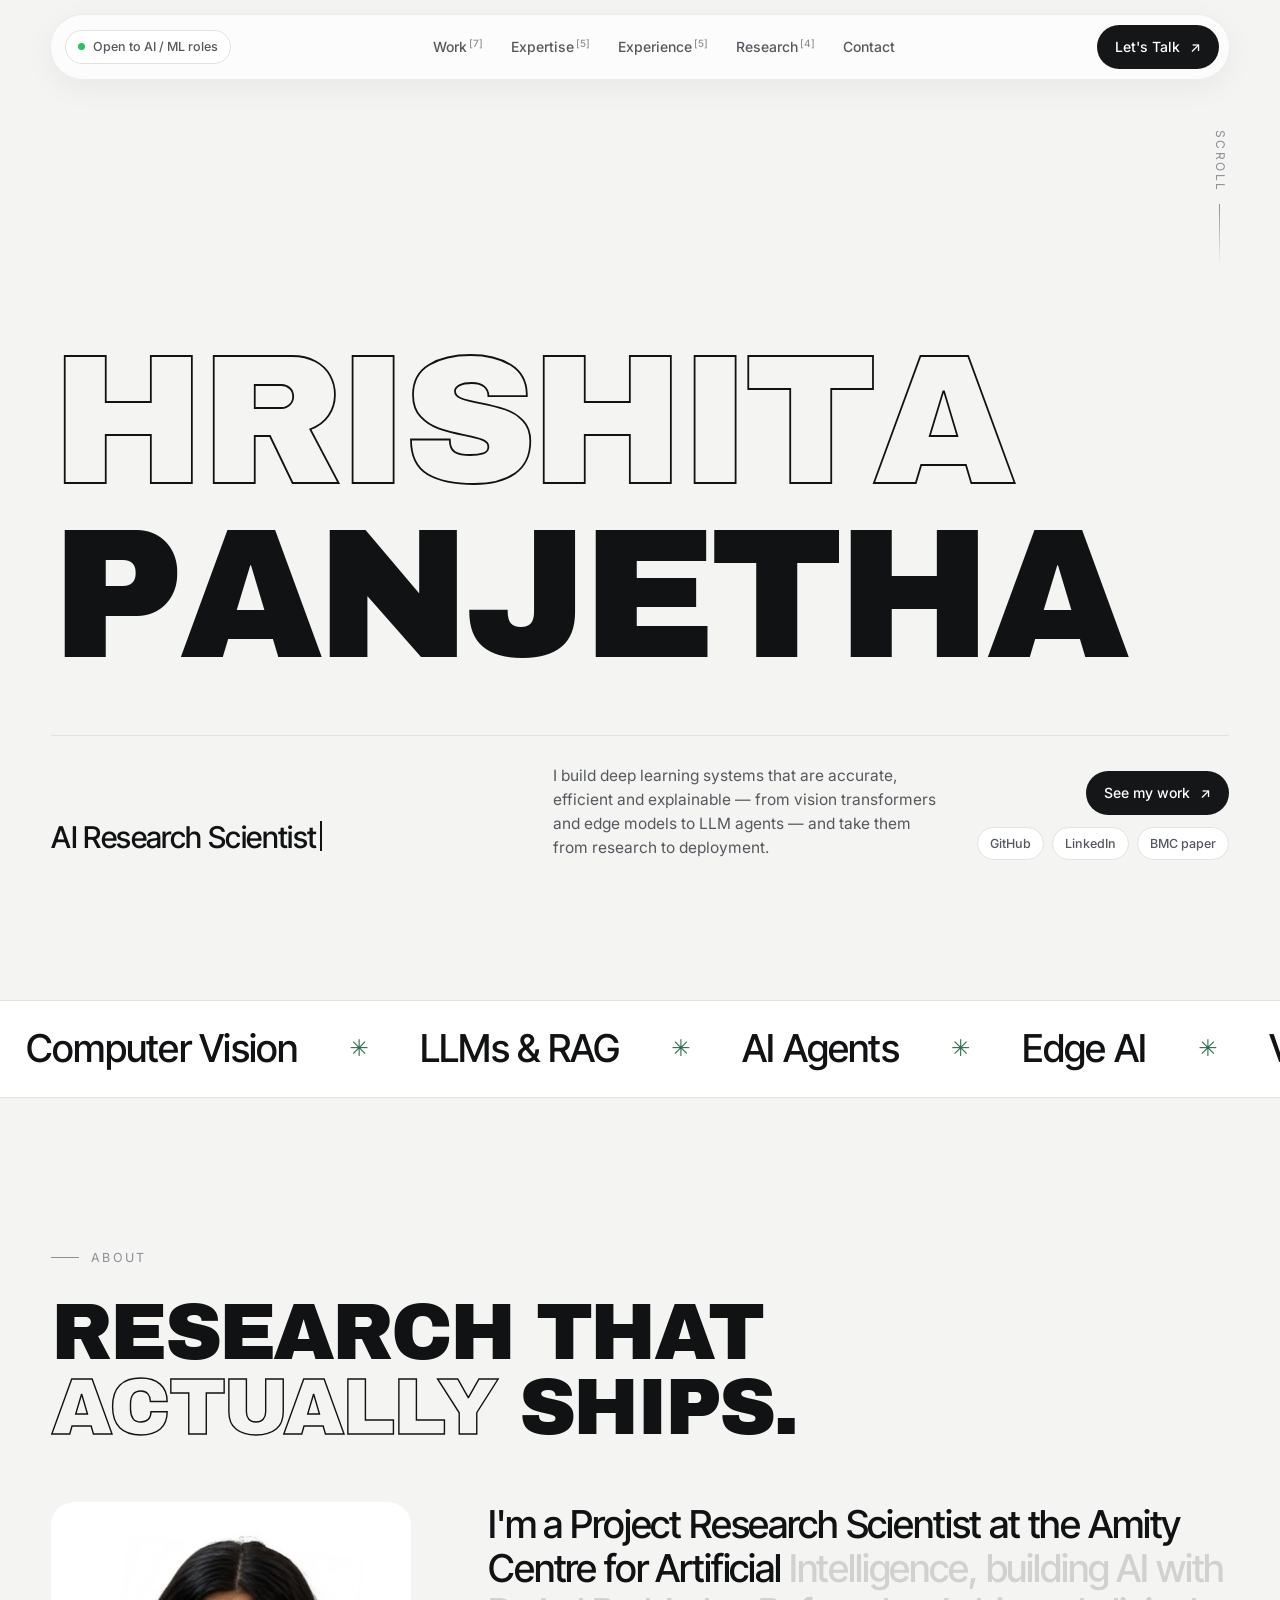
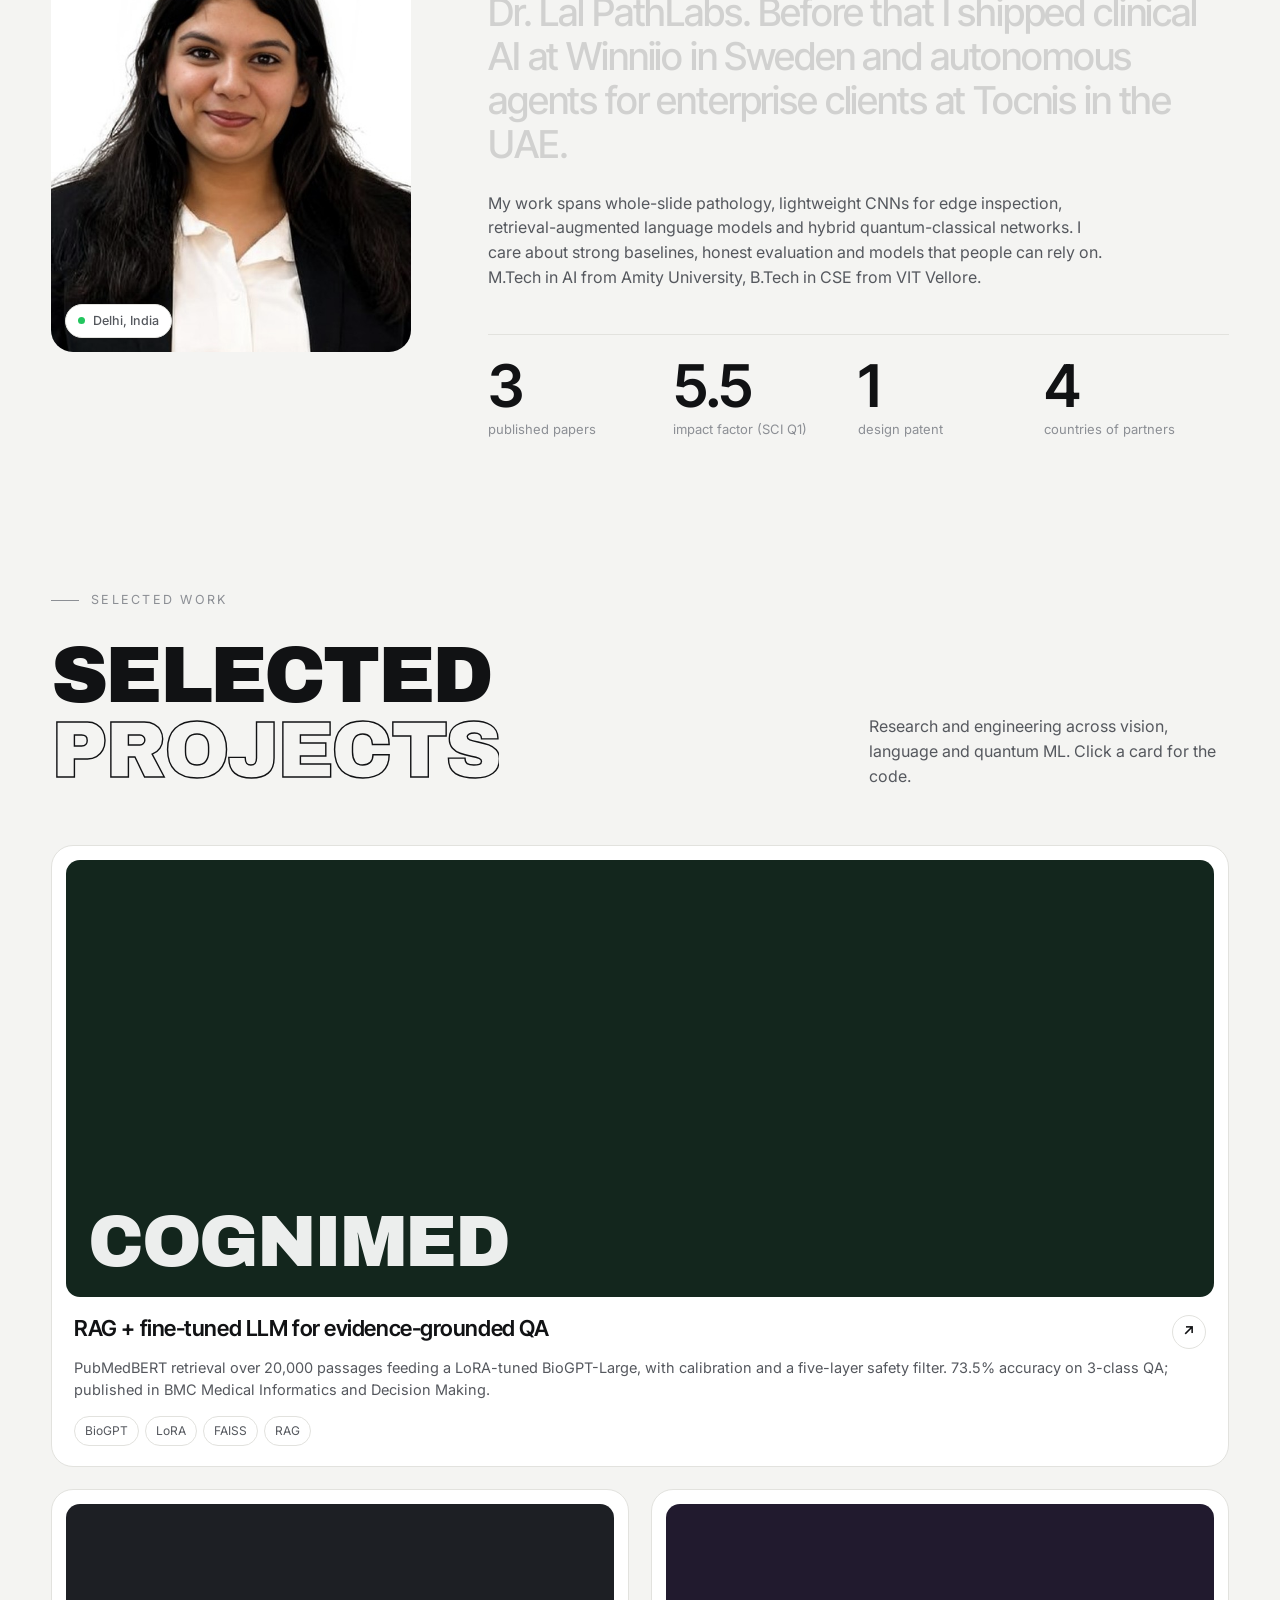
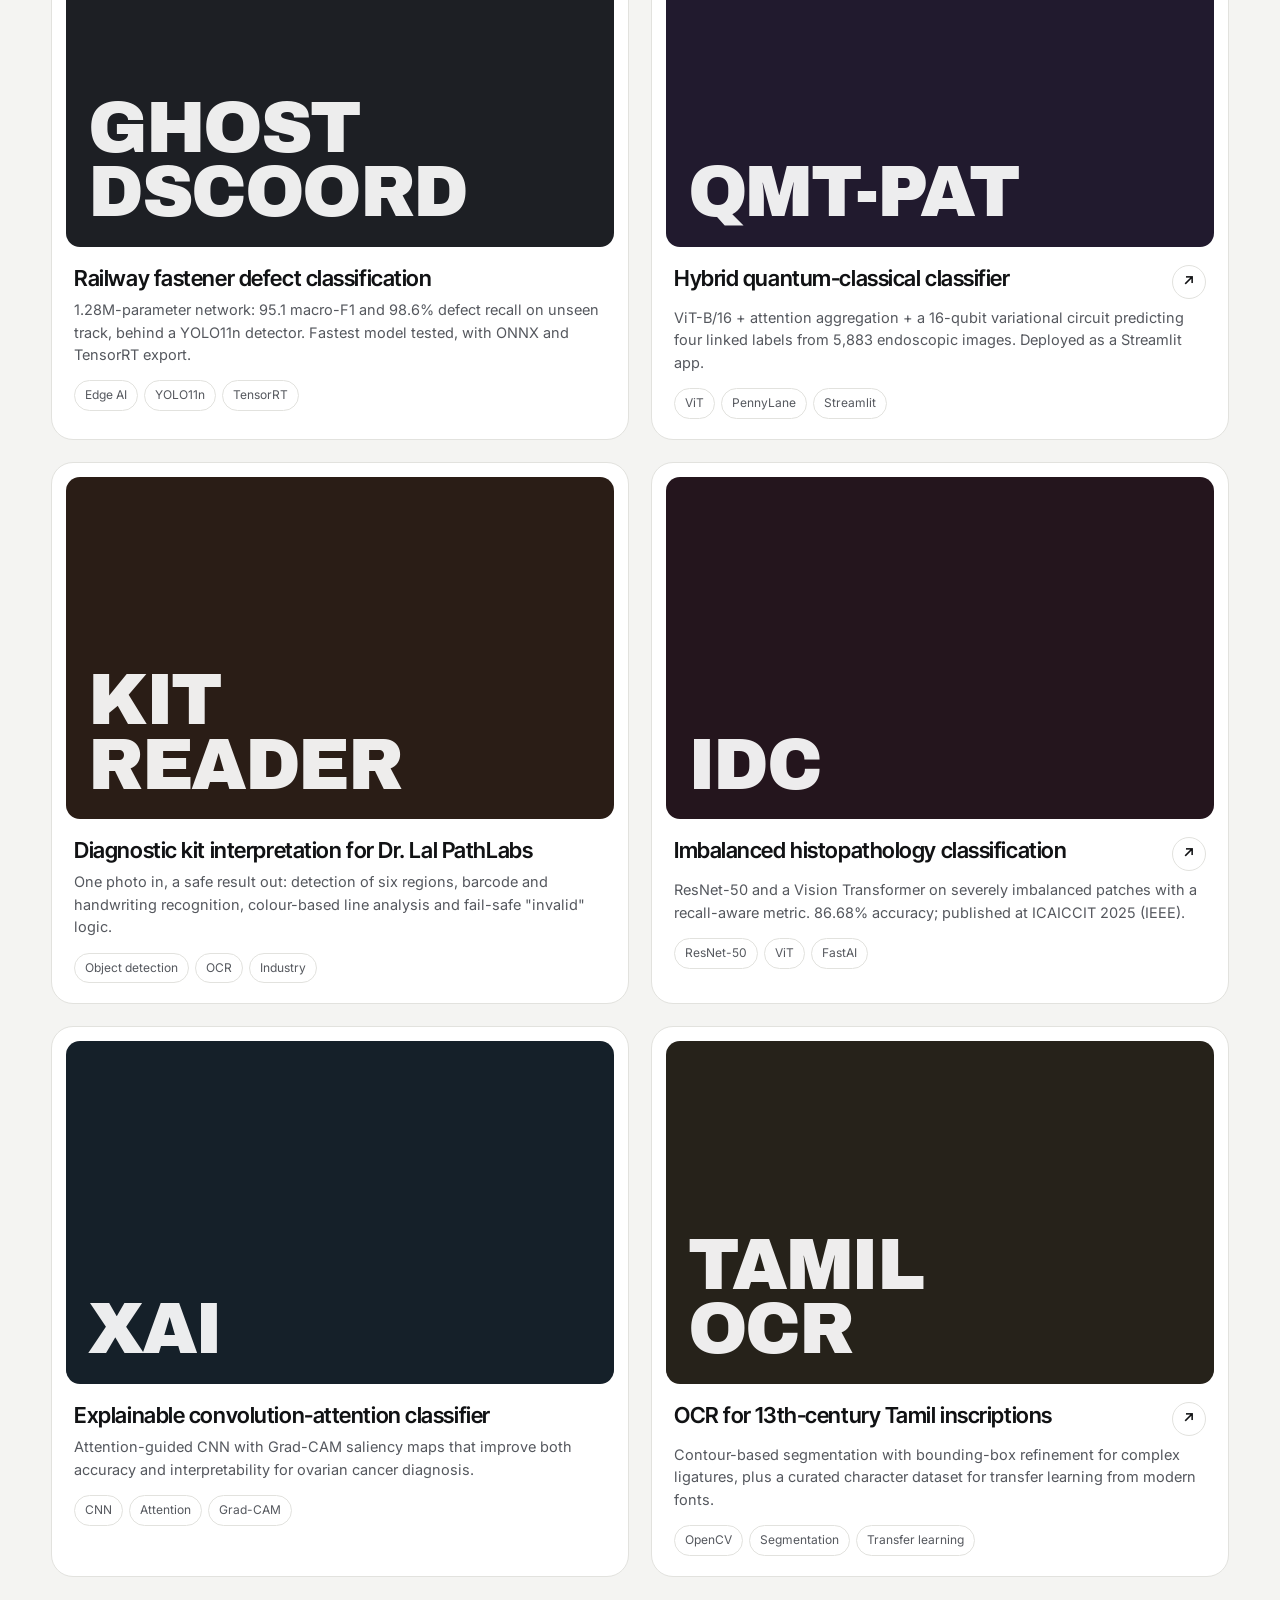
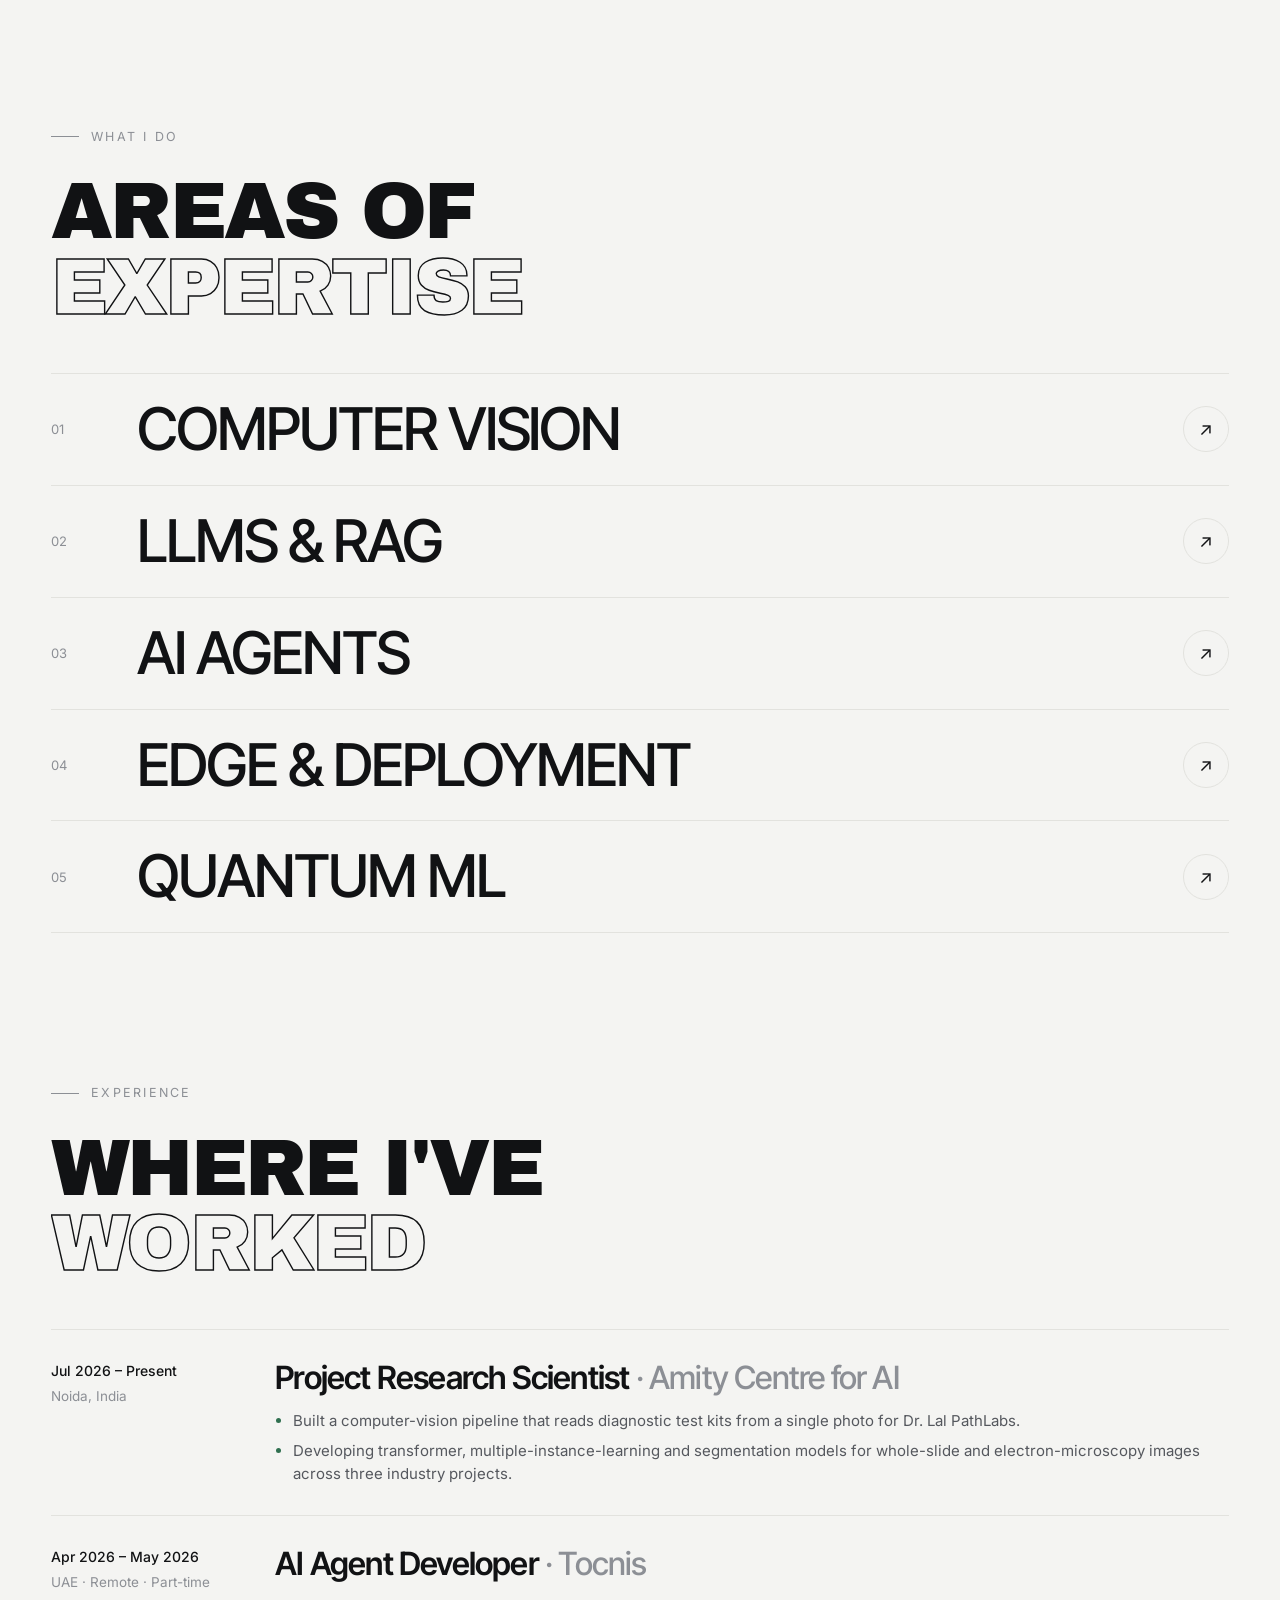
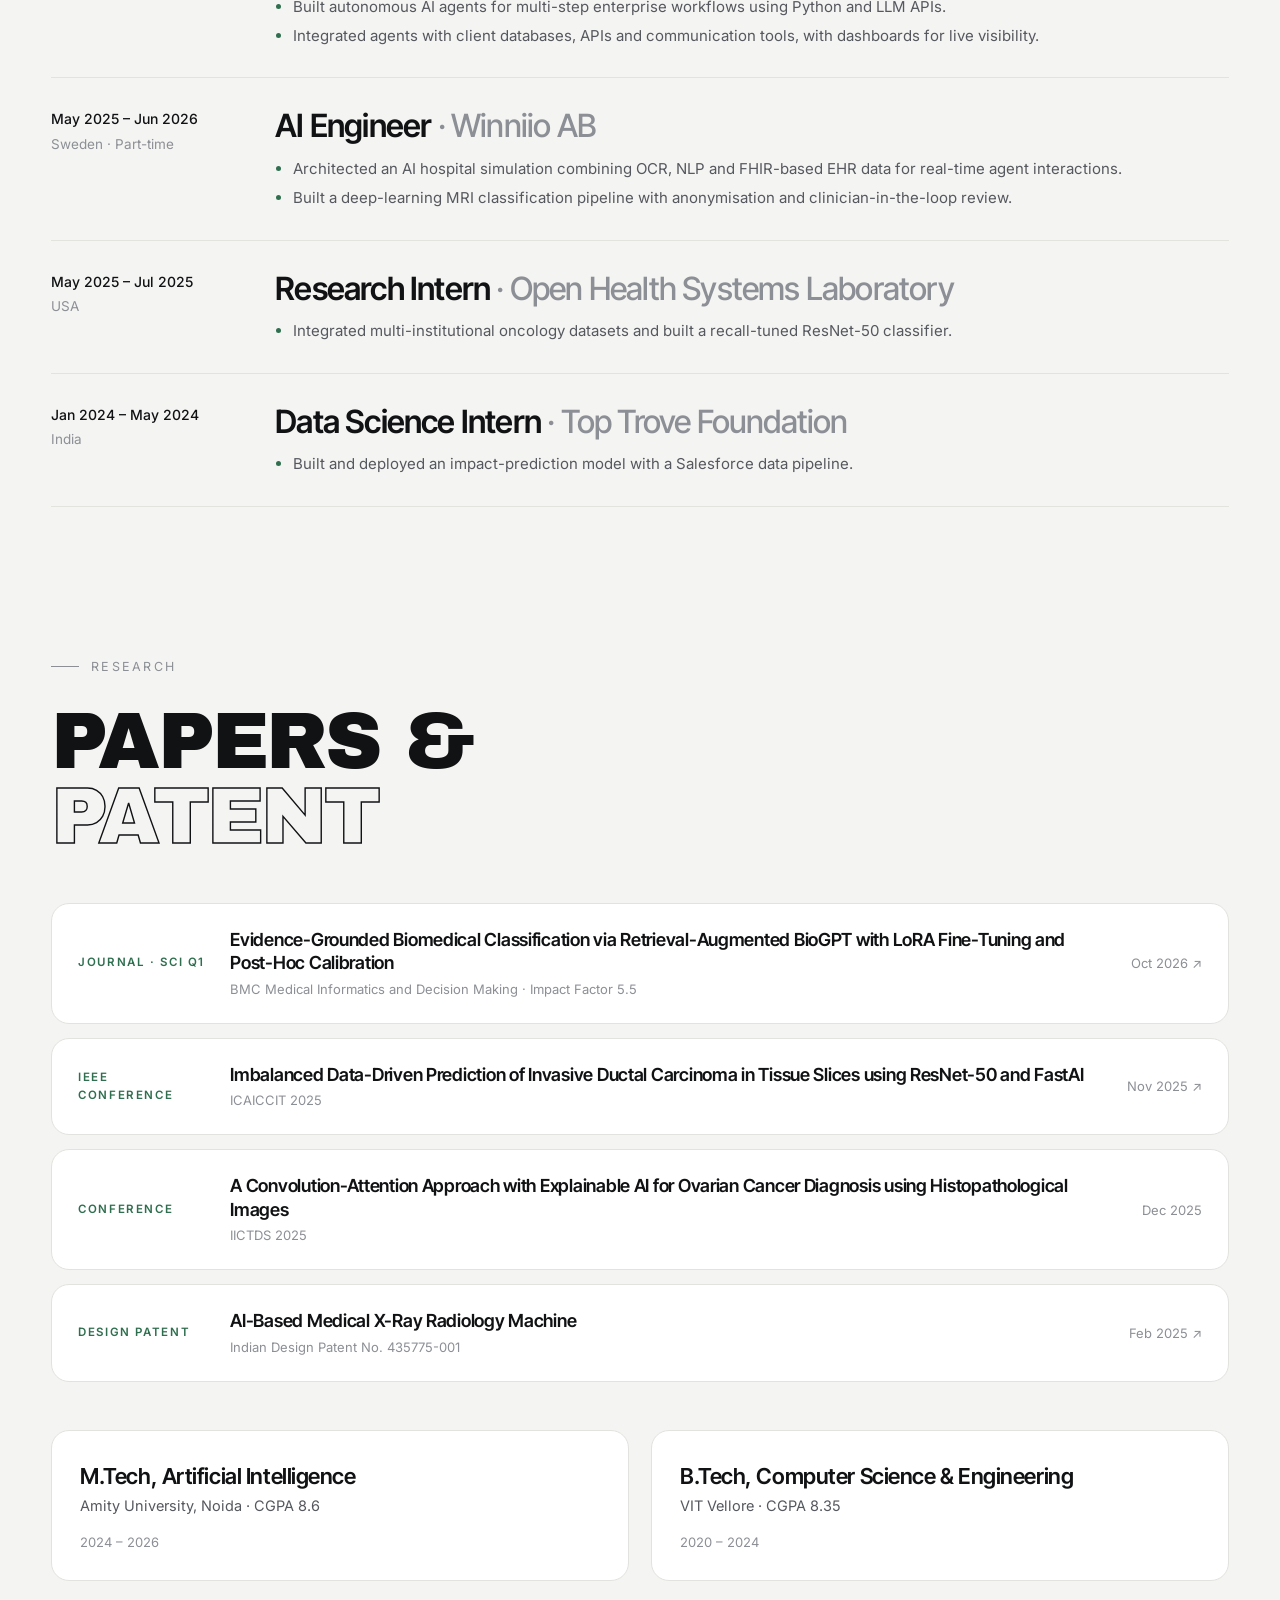
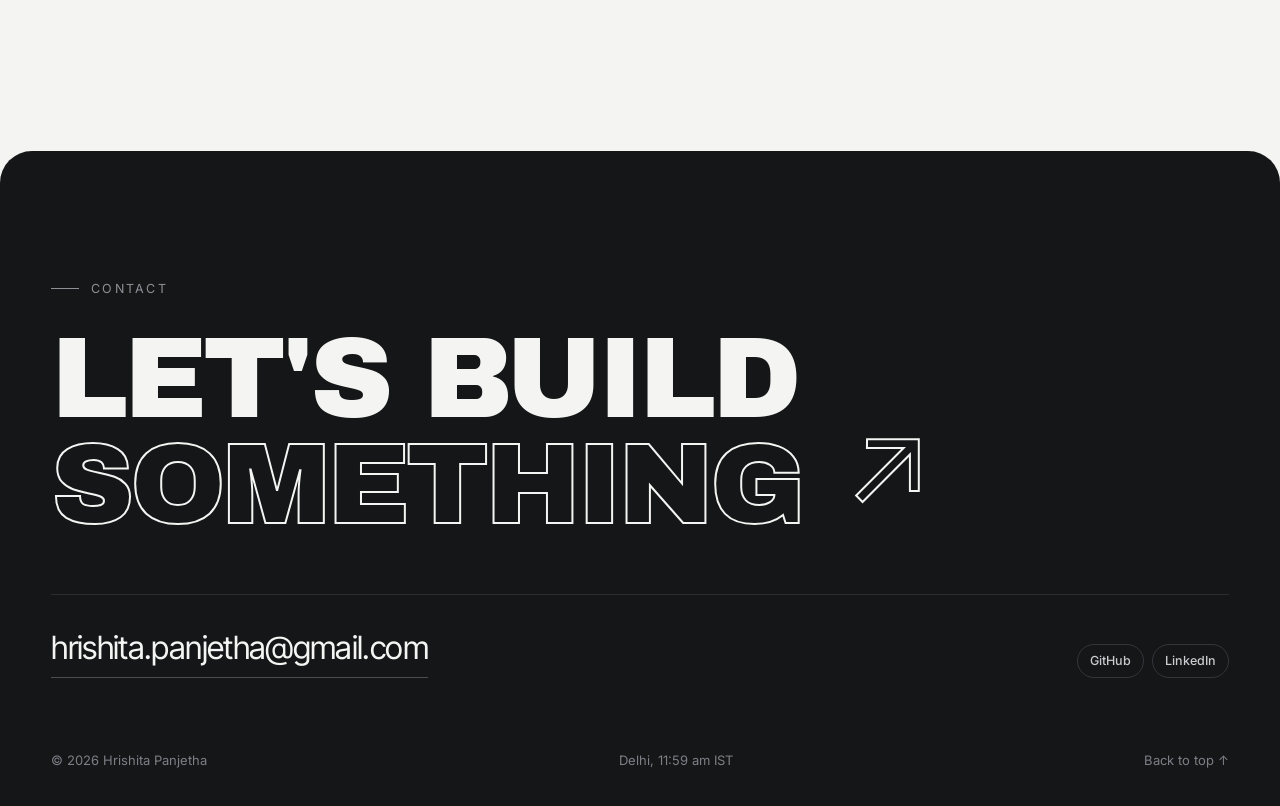
==== commit 78f980d2: "Make new animated design the main portfolio page" ====
--- a/index.html
+++ b/index.html
@@ -1,785 +1,501 @@
 <!DOCTYPE html>
 <html lang="en">
-
 <head>
-  <meta charset="UTF-8" />
-  <meta name="viewport" content="width=device-width, initial-scale=1.0" />
-  <title>Hrishita Panjetha · AI Researcher &amp; Engineer</title>
-  <meta name="description"
-    content="Portfolio of Hrishita Panjetha, AI researcher and engineer specialising in computational pathology, medical AI, and explainable deep learning." />
-  <link rel="preconnect" href="https://fonts.googleapis.com" />
-  <link rel="preconnect" href="https://fonts.gstatic.com" crossorigin />
-  <link
-    href="https://fonts.googleapis.com/css2?family=Cormorant+Garamond:wght@400;500;600;700&family=Inter:wght@300;400;500;600;700&display=swap"
-    rel="stylesheet" />
-  <link rel="stylesheet" href="styles.css" />
+<meta charset="UTF-8" />
+<meta name="viewport" content="width=device-width, initial-scale=1.0" />
+<title>Hrishita Panjetha · AI Research Scientist</title>
+<meta name="description" content="Portfolio of Hrishita Panjetha, AI researcher and engineer working on computer vision, LLMs, AI agents and efficient deep learning." />
+<link rel="preconnect" href="https://fonts.googleapis.com" />
+<link rel="preconnect" href="https://fonts.gstatic.com" crossorigin />
+<link href="https://fonts.googleapis.com/css2?family=Archivo+Black&family=Inter+Tight:wght@400;500;600;700&family=Inter:wght@400;500;600&display=swap" rel="stylesheet" />
+<style>
+:root{
+  --bg:#f4f4f2; --surface:#ffffff; --ink:#111214; --soft:#55585e; --mute:#8c8f95;
+  --line:#e2e2de; --accent:#2f6f4f; --green:#22c55e; --dark:#151618;
+  --display:'Inter Tight', 'Inter', system-ui, sans-serif;
+  --body:'Inter', system-ui, sans-serif;
+  --block:'Archivo Black','Inter Tight',system-ui,sans-serif;
+  --ease:cubic-bezier(.22,.8,.2,1);
+  --pad:clamp(16px,4vw,56px);
+}
+*{box-sizing:border-box;margin:0;padding:0}
+html{scroll-behavior:smooth}
+body{background:var(--bg);color:var(--ink);font-family:var(--body);font-size:16px;line-height:1.55;-webkit-font-smoothing:antialiased;overflow-x:hidden}
+a{color:inherit;text-decoration:none}
+img{display:block;max-width:100%}
+::selection{background:var(--ink);color:var(--bg)}
+
+/* ---------- loader ---------- */
+.loader{position:fixed;inset:0;background:var(--dark);z-index:100;display:flex;align-items:flex-end;justify-content:space-between;padding:var(--pad);color:#f4f4f2;font-family:var(--display);transition:transform 1s var(--ease) .15s}
+.loader .count{font-size:clamp(64px,12vw,160px);font-weight:600;line-height:.85;letter-spacing:-.04em}
+.loader .lbl{font-size:13px;letter-spacing:.2em;text-transform:uppercase;opacity:.6}
+body.loaded .loader{transform:translateY(-100%)}
+
+/* ---------- cursor ---------- */
+.cursor{position:fixed;top:0;left:0;width:10px;height:10px;border-radius:50%;background:var(--ink);pointer-events:none;z-index:90;transform:translate(-50%,-50%);transition:width .3s var(--ease),height .3s var(--ease),background .3s;mix-blend-mode:difference;background:#fff}
+.cursor.big{width:64px;height:64px}
+.cursor{opacity:0}.cursor.on{opacity:1}
+@media (hover:none){.cursor{display:none}}
+
+/* ---------- nav ---------- */
+.nav{position:fixed;top:14px;left:50%;transform:translateX(-50%);width:min(1180px,calc(100% - 24px));z-index:50;display:flex;align-items:center;justify-content:space-between;gap:16px;padding:10px 10px 10px 14px;border-radius:999px;background:rgba(255,255,255,.72);backdrop-filter:blur(14px);-webkit-backdrop-filter:blur(14px);border:1px solid rgba(0,0,0,.06);box-shadow:0 8px 30px rgba(0,0,0,.05)}
+.pill{display:inline-flex;align-items:center;gap:8px;font-size:12.5px;font-weight:500;color:var(--soft);padding:6px 12px;border-radius:999px;background:var(--surface);border:1px solid var(--line);white-space:nowrap}
+.dot{width:7px;height:7px;border-radius:50%;background:var(--green);box-shadow:0 0 0 0 rgba(34,197,94,.6);animation:ping 2s infinite}
+@keyframes ping{0%{box-shadow:0 0 0 0 rgba(34,197,94,.55)}80%,100%{box-shadow:0 0 0 8px rgba(34,197,94,0)}}
+.nav ul{display:flex;gap:28px;list-style:none;font-size:14px;font-weight:500}
+.nav ul a{position:relative;color:var(--soft);transition:color .25s}
+.nav ul a sup{font-size:10px;color:var(--mute);margin-left:2px}
+.nav ul a:hover{color:var(--ink)}
+.btn{display:inline-flex;align-items:center;gap:10px;padding:11px 18px;border-radius:999px;background:var(--dark);color:#fff;font-size:14px;font-weight:500;overflow:hidden;position:relative;white-space:nowrap;transition:transform .3s var(--ease)}
+.btn .arr{display:inline-block;transition:transform .35s var(--ease)}
+.btn:hover .arr{transform:translate(3px,-3px) rotate(0deg)}
+.btn:hover{transform:translateY(-1px)}
+.btn.ghost{background:transparent;color:var(--ink);border:1px solid var(--line)}
+.menu-btn{display:none;width:42px;height:42px;border-radius:50%;border:1px solid var(--line);background:#fff;align-items:center;justify-content:center;cursor:pointer}
+.menu-btn span{display:block;width:16px;height:1.5px;background:var(--ink);position:relative}
+.menu-btn span::before,.menu-btn span::after{content:"";position:absolute;left:0;width:16px;height:1.5px;background:var(--ink)}
+.menu-btn span::before{top:-5px}.menu-btn span::after{top:5px}
+@media (max-width:860px){.nav ul,.nav .btn{display:none}.menu-btn{display:flex}
+  .nav.open{border-radius:24px;flex-wrap:wrap}
+  .nav.open ul{display:flex;flex-direction:column;width:100%;gap:14px;padding:12px 6px 6px;font-size:18px}
+}
+
+/* ---------- layout ---------- */
+.wrap{width:min(1180px,100% - 2*var(--pad));margin:0 auto}
+section{padding:clamp(80px,12vw,150px) 0 0}
+.eyebrow{display:flex;align-items:center;gap:12px;font-size:12.5px;letter-spacing:.18em;text-transform:uppercase;color:var(--mute);margin-bottom:28px}
+.eyebrow::before{content:"";width:28px;height:1px;background:var(--mute)}
+h2.title{font-family:var(--block);font-weight:400;text-transform:uppercase;font-size:clamp(34px,6.2vw,88px);line-height:.95;letter-spacing:-.035em}
+h2.title .o{color:transparent;-webkit-text-stroke:1.4px var(--ink)}
+
+/* ---------- hero ---------- */
+.hero{min-height:100svh;display:flex;flex-direction:column;justify-content:flex-end;padding:120px 0 40px;position:relative}
+.hero-name{font-family:var(--block);font-weight:400;text-transform:uppercase;font-size:clamp(40px,14.5vw,200px);line-height:.9;letter-spacing:-.035em;white-space:nowrap}
+.hero-name .line{display:block;overflow:hidden;padding-bottom:.04em}
+.hero-name .ch{display:inline-block;transform:translateY(105%);transition:transform 1.1s var(--ease)}
+.hero-name .first .ch{color:transparent;-webkit-text-stroke:clamp(1.2px,.14vw,2px) var(--ink)}
+body.loaded .hero-name .ch{transform:none}
+.hero-bottom{display:grid;grid-template-columns:1.2fr 1fr auto;gap:32px;align-items:end;margin-top:clamp(28px,4vw,48px);padding-top:28px;border-top:1px solid var(--line)}
+.role{font-family:var(--display);font-size:clamp(20px,2.4vw,30px);font-weight:500;letter-spacing:-.02em;min-height:1.3em}
+.role .caret{display:inline-block;width:2px;height:1em;background:var(--ink);vertical-align:-3px;margin-left:3px;animation:blink 1s steps(1) infinite}
+@keyframes blink{50%{opacity:0}}
+.hero-bio{color:var(--soft);font-size:15.5px;max-width:420px}
+.hero-actions{display:flex;flex-direction:column;align-items:flex-end;gap:12px}
+.socials{display:flex;gap:8px}
+.socials a{font-size:12.5px}
+.socials a:hover{border-color:var(--ink);color:var(--ink)}
+.scroll-hint{position:absolute;right:0;top:130px;writing-mode:vertical-rl;font-size:12px;letter-spacing:.2em;text-transform:uppercase;color:var(--mute);display:flex;align-items:center;gap:12px}
+.scroll-hint::after{content:"";width:1px;height:60px;background:linear-gradient(var(--mute),transparent);animation:drip 2s var(--ease) infinite}
+@keyframes drip{0%{transform:scaleY(0);transform-origin:top}50%{transform:scaleY(1);transform-origin:top}51%{transform-origin:bottom}100%{transform:scaleY(0);transform-origin:bottom}}
+@media (max-width:600px){.hero-name{font-size:15.5vw}}
+@media (max-width:860px){.hero-bottom{grid-template-columns:1fr}.hero-actions{align-items:flex-start}.scroll-hint{display:none}.hero-name{white-space:normal}}
+
+/* ---------- marquee ---------- */
+.marquee{margin-top:clamp(60px,8vw,100px);border-block:1px solid var(--line);overflow:hidden;background:var(--surface)}
+.marquee .track{display:flex;width:max-content;animation:scroll 38s linear infinite}
+.marquee:hover .track{animation-play-state:paused}
+.marquee span{font-family:var(--display);font-size:clamp(22px,3vw,40px);font-weight:500;letter-spacing:-.02em;padding:18px 26px;white-space:nowrap;display:flex;align-items:center;gap:52px}
+.marquee span::after{content:"✳";font-size:.6em;color:var(--accent)}
+@keyframes scroll{to{transform:translateX(-50%)}}
+
+/* ---------- about ---------- */
+.about-grid{display:grid;grid-template-columns:360px 1fr;gap:clamp(32px,6vw,90px);align-items:start;margin-top:56px}
+.portrait{position:relative;border-radius:22px;overflow:hidden;aspect-ratio:4/5;background:#ddd}
+.portrait img{width:100%;height:100%;object-fit:cover;transform:scale(1.15);transition:transform 1.6s var(--ease);filter:grayscale(.15)}
+.portrait.in img{transform:scale(1)}
+.portrait .tag{position:absolute;left:14px;bottom:14px}
+.about-text p.lead{font-family:var(--display);font-size:clamp(24px,3vw,40px);line-height:1.15;letter-spacing:-.03em;font-weight:500}
+.about-text p.lead .w{opacity:.15;transition:opacity .4s}
+.about-text p.lead .w.on{opacity:1}
+.about-text p.sub{color:var(--soft);margin-top:24px;max-width:620px}
+.stats{display:grid;grid-template-columns:repeat(4,1fr);gap:0;margin-top:44px;border-top:1px solid var(--line)}
+.stat{padding:22px 0 0}
+.stat b{display:block;font-family:var(--display);font-size:clamp(36px,4.6vw,60px);font-weight:600;letter-spacing:-.04em;line-height:1}
+.stat span{font-size:13px;color:var(--mute)}
+@media (max-width:860px){.about-grid{grid-template-columns:1fr}.portrait{max-width:360px}.stats{grid-template-columns:repeat(2,1fr);row-gap:20px}}
+
+/* ---------- work ---------- */
+.head-row{display:flex;justify-content:space-between;align-items:flex-end;gap:24px;flex-wrap:wrap}
+.head-row p{color:var(--soft);max-width:360px}
+.work-grid{display:grid;grid-template-columns:repeat(2,1fr);gap:22px;margin-top:56px}
+.card{position:relative;background:var(--surface);border:1px solid var(--line);border-radius:22px;padding:14px;display:flex;flex-direction:column;transition:transform .5s var(--ease),box-shadow .5s var(--ease)}
+.card:hover{transform:translateY(-6px);box-shadow:0 24px 60px rgba(0,0,0,.08)}
+.thumb{position:relative;border-radius:14px;aspect-ratio:16/10;overflow:hidden;background:var(--c1,#1b1d21);color:#fff;display:flex;align-items:flex-end;padding:22px}
+.thumb canvas{position:absolute;inset:0;width:100%;height:100%}
+.thumb .big{position:relative;font-family:var(--block);font-weight:400;text-transform:uppercase;font-size:clamp(40px,5.6vw,80px);letter-spacing:-.035em;line-height:.9;opacity:.92;transition:transform .6s var(--ease)}
+.card:hover .thumb .big{transform:translateY(-6px)}
+.thumb .metric{position:absolute;top:18px;right:18px;font-size:12px;padding:6px 10px;border-radius:999px;background:rgba(255,255,255,.14);backdrop-filter:blur(6px);border:1px solid rgba(255,255,255,.2)}
+.card-body{padding:18px 8px 6px}
+.card h3{font-family:var(--display);font-size:22px;font-weight:600;letter-spacing:-.02em;line-height:1.2;display:flex;justify-content:space-between;gap:12px}
+.card h3 .arr{flex:none;width:34px;height:34px;border-radius:50%;border:1px solid var(--line);display:flex;align-items:center;justify-content:center;font-size:15px;transition:all .35s var(--ease)}
+.card:hover h3 .arr{background:var(--ink);color:#fff;border-color:var(--ink);transform:rotate(45deg)}
+.card p{color:var(--soft);font-size:14.5px;margin-top:8px}
+.tags{display:flex;flex-wrap:wrap;gap:6px;margin-top:14px}
+.tags span{font-size:12px;padding:5px 10px;border-radius:999px;border:1px solid var(--line);color:var(--soft)}
+.card.wide{grid-column:span 2}
+.card.wide .thumb{aspect-ratio:21/8}
+@media (max-width:760px){.work-grid{grid-template-columns:1fr}.card.wide{grid-column:auto}.card.wide .thumb{aspect-ratio:16/10}}
+
+/* ---------- expertise ---------- */
+.exp-list{margin-top:48px;border-top:1px solid var(--line)}
+.exp-row{border-bottom:1px solid var(--line);overflow:hidden;position:relative}
+.exp-row summary{list-style:none;cursor:pointer;display:grid;grid-template-columns:70px 1fr auto;align-items:center;gap:16px;padding:26px 0;position:relative;z-index:1}
+.exp-row summary::-webkit-details-marker{display:none}
+.exp-row .n{font-size:13px;color:var(--mute)}
+.exp-row .t{font-family:var(--display);text-transform:uppercase;font-size:clamp(26px,4.6vw,60px);font-weight:500;letter-spacing:-.035em;line-height:1;transition:transform .5s var(--ease),color .4s}
+.exp-row .ic{width:46px;height:46px;border-radius:50%;border:1px solid var(--line);display:flex;align-items:center;justify-content:center;font-size:18px;transition:all .4s var(--ease)}
+.exp-row:hover .t{transform:translateX(14px)}
+.exp-row[open] .ic,.exp-row:hover .ic{background:var(--ink);color:#fff;transform:rotate(45deg)}
+.exp-row .fill{position:absolute;inset:0;background:#ecece8;transform:scaleY(0);transform-origin:bottom;transition:transform .5s var(--ease)}
+.exp-row:hover .fill{transform:scaleY(1)}
+.exp-row .inner{display:grid;grid-template-columns:70px 1fr;gap:16px;padding:0 0 28px;position:relative;z-index:1}
+.exp-row .inner p{color:var(--soft);max-width:640px}
+.exp-row .inner .tags{grid-column:2}
+@media (max-width:600px){.exp-row summary,.exp-row .inner{grid-template-columns:36px 1fr auto}.exp-row .inner{grid-template-columns:36px 1fr}}
+
+/* ---------- experience ---------- */
+.jobs{margin-top:48px}
+.job{display:grid;grid-template-columns:200px 1fr;gap:24px;padding:30px 0;border-top:1px solid var(--line)}
+.job:last-child{border-bottom:1px solid var(--line)}
+.job .when{font-size:13.5px;color:var(--mute)}
+.job .when b{display:block;color:var(--ink);font-weight:500;font-size:14px;margin-bottom:4px}
+.job h3{font-family:var(--display);font-size:clamp(22px,2.6vw,32px);font-weight:600;letter-spacing:-.025em;line-height:1.15}
+.job h3 em{font-style:normal;color:var(--mute);font-weight:500}
+.job ul{margin-top:12px;padding-left:18px;color:var(--soft);font-size:15px}
+.job li{margin-top:6px}
+.job li::marker{color:var(--accent)}
+@media (max-width:760px){.job{grid-template-columns:1fr;gap:10px}}
+
+/* ---------- publications ---------- */
+.pubs{margin-top:48px;display:grid;gap:14px}
+.pub{display:grid;grid-template-columns:130px 1fr auto;gap:22px;align-items:center;padding:24px 26px;border-radius:18px;background:var(--surface);border:1px solid var(--line);transition:border-color .3s,transform .4s var(--ease)}
+.pub:hover{border-color:var(--ink);transform:translateX(6px)}
+.pub .k{font-size:11.5px;letter-spacing:.14em;text-transform:uppercase;color:var(--accent);font-weight:600}
+.pub h4{font-family:var(--display);font-size:18px;font-weight:600;letter-spacing:-.015em;line-height:1.3}
+.pub small{display:block;color:var(--mute);font-size:13px;margin-top:4px}
+.pub .y{font-size:13px;color:var(--mute);white-space:nowrap}
+@media (max-width:760px){.pub{grid-template-columns:1fr;gap:6px}}
+
+/* ---------- education ---------- */
+.edu{display:grid;grid-template-columns:1fr 1fr;gap:22px;margin-top:48px}
+.edu div{padding:28px;border-radius:18px;border:1px solid var(--line);background:var(--surface)}
+.edu b{font-family:var(--display);font-size:22px;font-weight:600;letter-spacing:-.02em;display:block}
+.edu span{color:var(--soft);font-size:14.5px}
+.edu em{display:block;font-style:normal;color:var(--mute);font-size:13px;margin-top:14px}
+@media (max-width:760px){.edu{grid-template-columns:1fr}}
+
+/* ---------- contact ---------- */
+.contact{background:var(--dark);color:#f4f4f2;margin-top:clamp(100px,14vw,170px);padding:clamp(80px,10vw,130px) 0 36px;border-radius:32px 32px 0 0}
+.contact .eyebrow{color:#8d9096}.contact .eyebrow::before{background:#8d9096}
+.big-cta{display:block;font-family:var(--block);font-weight:400;text-transform:uppercase;font-size:clamp(38px,9vw,140px);line-height:.92;letter-spacing:-.035em;position:relative}
+.big-cta .o{color:transparent;-webkit-text-stroke:clamp(1px,.16vw,2px) #f4f4f2;background:linear-gradient(#f4f4f2,#f4f4f2) no-repeat left/0 100%;-webkit-background-clip:text;background-clip:text;transition:background-size .9s var(--ease)}
+.big-cta:hover .o{background-size:100% 100%}
+.contact-row{display:flex;justify-content:space-between;align-items:flex-end;gap:24px;flex-wrap:wrap;margin-top:56px;padding-top:28px;border-top:1px solid #2a2c30}
+.contact-row a.mail{font-family:var(--display);font-size:clamp(20px,2.6vw,32px);letter-spacing:-.02em;border-bottom:1px solid #4a4d52;padding-bottom:4px;transition:border-color .3s}
+.contact-row a.mail:hover{border-color:#fff}
+.contact .socials a{background:transparent;border-color:#33363b;color:#c9cbcf}
+.contact .socials a:hover{border-color:#fff;color:#fff}
+.foot{display:flex;justify-content:space-between;gap:16px;flex-wrap:wrap;margin-top:72px;font-size:13px;color:#7c7f85}
+
+/* ---------- reveal ---------- */
+.rv{opacity:0;transform:translateY(40px);transition:opacity 1s var(--ease),transform 1s var(--ease)}
+.rv.in{opacity:1;transform:none}
+.rv-line{display:block;overflow:hidden}
+.rv-line>span{display:inline-block;transform:translateY(105%);transition:transform 1.1s var(--ease)}
+.in .rv-line>span,.rv-line.in>span{transform:none}
+@media (prefers-reduced-motion:reduce){*{animation:none!important;transition:none!important}.rv,.rv-line>span,.hero-name .ch{opacity:1!important;transform:none!important}.loader{display:none}}
+</style>
 </head>
-
 <body>
-  <!-- ============ NAV ============ -->
-  <header class="site-header">
-    <nav class="nav" aria-label="Primary">
-      <a href="#home" class="nav-brand">Hrishita<span class="brand-dot">.</span></a>
-      <input type="checkbox" id="nav-toggle" class="nav-toggle" aria-label="Toggle menu" />
-      <label for="nav-toggle" class="nav-burger" aria-hidden="true">
-        <span></span><span></span><span></span>
-      </label>
-      <ul class="nav-links">
-        <li><a href="#about">About</a></li>
-        <li><a href="#education">Education</a></li>
-        <li><a href="#experience">Experience</a></li>
-        <li><a href="#research">Research</a></li>
-        <li><a href="#projects">Projects</a></li>
-        <li><a href="#skills">Skills</a></li>
-        <li><a href="#contact">Contact</a></li>
-      </ul>
-    </nav>
-  </header>
-
-  <main>
-    <!-- ============ HERO ============ -->
-    <section id="home" class="hero">
-      <div class="hero-grid">
-        <div class="hero-content">
-          <p class="eyebrow">Hello, I'm</p>
-          <h1 class="hero-title">Hrishita Panjetha</h1>
-          <p class="hero-tagline">
-            Project Research Scientist · Medical AI · Computational Pathology
-          </p>
-          <p class="hero-bio">
-            Building trustworthy, interpretable AI for medicine and healthcare.
-            I focus on developing robust, production-ready systems that bridge
-            cutting-edge research with real-world clinical impact.
-          </p>
-          <div class="hero-actions">
-            <a href="#projects" class="btn btn-primary">View My Work</a>
-            <a href="#contact" class="btn btn-secondary">Get in Touch</a>
-          </div>
-          <div class="hero-socials">
-            <a href="mailto:hrishita.panjetha@gmail.com" aria-label="Email" title="Email">
-              <svg viewBox="0 0 24 24" width="22" height="22" fill="none" stroke="currentColor" stroke-width="1.8"
-                stroke-linecap="round" stroke-linejoin="round">
-                <path d="M4 4h16c1.1 0 2 .9 2 2v12c0 1.1-.9 2-2 2H4c-1.1 0-2-.9-2-2V6c0-1.1.9-2 2-2z" />
-                <polyline points="22,6 12,13 2,6" />
-              </svg>
-            </a>
-            <a href="https://github.com/hrishitapanjetha" target="_blank" rel="noopener" aria-label="GitHub"
-              title="GitHub">
-              <svg viewBox="0 0 24 24" width="22" height="22" fill="currentColor">
-                <path
-                  d="M12 .5C5.65.5.5 5.65.5 12c0 5.08 3.29 9.39 7.86 10.91.58.11.79-.25.79-.56 0-.28-.01-1.02-.02-2-3.2.7-3.87-1.54-3.87-1.54-.52-1.33-1.28-1.69-1.28-1.69-1.05-.72.08-.7.08-.7 1.16.08 1.77 1.19 1.77 1.19 1.03 1.77 2.7 1.26 3.36.96.1-.75.4-1.26.73-1.55-2.55-.29-5.24-1.28-5.24-5.69 0-1.26.45-2.29 1.18-3.1-.12-.29-.51-1.46.11-3.04 0 0 .96-.31 3.15 1.18a10.92 10.92 0 0 1 5.74 0c2.19-1.49 3.15-1.18 3.15-1.18.62 1.58.23 2.75.11 3.04.74.81 1.18 1.84 1.18 3.1 0 4.42-2.69 5.39-5.25 5.68.41.36.78 1.06.78 2.14 0 1.55-.01 2.8-.01 3.18 0 .31.21.68.8.56C20.21 21.39 23.5 17.08 23.5 12 23.5 5.65 18.35.5 12 .5z" />
-              </svg>
-            </a>
-            <a href="https://linkedin.com/in/hrishitapanjetha" target="_blank" rel="noopener" aria-label="LinkedIn"
-              title="LinkedIn">
-              <svg viewBox="0 0 24 24" width="22" height="22" fill="currentColor">
-                <path
-                  d="M20.45 20.45h-3.55v-5.57c0-1.33-.02-3.03-1.85-3.03-1.85 0-2.13 1.45-2.13 2.94v5.66H9.36V9h3.41v1.56h.05c.47-.89 1.62-1.85 3.34-1.85 3.57 0 4.23 2.35 4.23 5.4v6.34zM5.34 7.43a2.06 2.06 0 1 1 0-4.12 2.06 2.06 0 0 1 0 4.12zM7.12 20.45H3.56V9h3.56v11.45zM22.22 0H1.77C.79 0 0 .77 0 1.73v20.54C0 23.23.79 24 1.77 24h20.45c.98 0 1.78-.77 1.78-1.73V1.73C24 .77 23.2 0 22.22 0z" />
-              </svg>
-            </a>
-          </div>
-        </div>
-        <div class="hero-visual">
-          <div class="avatar">
-            <img src="photo.jpg" alt="Hrishita Panjetha" class="avatar-img" />
-          </div>
-          <div class="avatar-glow"></div>
-        </div>
-      </div>
-    </section>
-
-    <!-- ============ ABOUT ============ -->
-    <section id="about" class="section">
-      <div class="section-head">
-        <h2 class="section-title">About Me</h2>
-      </div>
-      <div class="about-grid">
-        <div class="about-text">
-          <p>
-            I build <strong>AI that clinicians can trust</strong>: models
-            that read pathology slides, microscopy, and medical literature,
-            and that show their reasoning along with their predictions.
-          </p>
-          <p>
-            I'm a <strong>Project Research Scientist at the Amity Centre for
-            Artificial Intelligence</strong>, Amity University Noida, working
-            with <strong>Dr. Lal PathLabs</strong> on AI for real diagnostic
-            workflows: predicting mismatch repair deficiency from routine
-            H&amp;E slides, detecting gallbladder carcinoma in whole-slide
-            images, quantifying podocyte injury in kidney biopsies, and reading
-            rapid diagnostic test kits from photographs.
-          </p>
-          <p>
-            My work spans <strong>computational pathology, efficient computer
-            vision for edge deployment, biomedical language models, AI agents,
-            and quantum machine learning</strong>. My research on
-            retrieval-augmented biomedical QA is published in <em>BMC Medical
-            Informatics and Decision Making</em> (SCI Q1, IF 5.5); I've
-            presented at ICAICCIT and IICTDS 2025 and hold an Indian design
-            patent for an AI radiology system. In industry, I've built clinical
-            AI products at Winniio AB, Sweden, and autonomous AI agents for
-            enterprise clients at Tocnis, UAE.
-          </p>
-          <p>
-            I hold an M.Tech in Artificial Intelligence from Amity University
-            and a B.Tech in Computer Science from VIT Vellore. I have also run
-            hands-on workshops on deep learning, LLMs, and agentic AI, and
-            enjoy turning research into tools people actually use.
-          </p>
-        </div>
-        <aside class="about-facts">
-          <div class="fact">
-            <span class="fact-icon" aria-hidden="true">
-              <svg viewBox="0 0 24 24" width="18" height="18" fill="none" stroke="currentColor" stroke-width="1.8"
-                stroke-linecap="round" stroke-linejoin="round">
-                <path d="M21 10c0 7-9 13-9 13s-9-6-9-13a9 9 0 0 1 18 0z" />
-                <circle cx="12" cy="10" r="3" />
-              </svg>
-            </span>
-            <span class="fact-label">Location</span>
-            <span class="fact-value">Delhi, India</span>
-          </div>
-        </aside>
-      </div>
-    </section>
-
-    <!-- ============ EDUCATION ============ -->
-    <section id="education" class="section section-alt">
-      <div class="section-head">
-        <h2 class="section-title">Education</h2>
-      </div>
-      <div class="timeline">
-        <article class="timeline-item">
-          <div class="timeline-dot"></div>
-          <div class="timeline-content">
-            <div class="timeline-meta">
-              <span class="timeline-date">2024 to 2026</span>
-              <span class="timeline-tag">CGPA 8.6</span>
-            </div>
-            <h3>M.Tech. in Artificial Intelligence</h3>
-            <p class="timeline-place">Amity University, Noida</p>
-          </div>
-        </article>
-
-        <article class="timeline-item">
-          <div class="timeline-dot"></div>
-          <div class="timeline-content">
-            <div class="timeline-meta">
-              <span class="timeline-date">2020 to 2024</span>
-              <span class="timeline-tag">CGPA 8.35</span>
-            </div>
-            <h3>B.Tech. in Computer Science &amp; Engineering</h3>
-            <p class="timeline-place">Vellore Institute of Technology (VIT), Vellore</p>
-          </div>
-        </article>
-
-        <article class="timeline-item">
-          <div class="timeline-dot"></div>
-          <div class="timeline-content">
-            <div class="timeline-meta">
-              <span class="timeline-date">2020</span>
-              <span class="timeline-tag">94.6%</span>
-            </div>
-            <h3>Class XII (PCM)</h3>
-            <p class="timeline-place">RPS Sr. Sec. School, Haryana</p>
-          </div>
-        </article>
-
-        <article class="timeline-item">
-          <div class="timeline-dot"></div>
-          <div class="timeline-content">
-            <div class="timeline-meta">
-              <span class="timeline-date">2018</span>
-              <span class="timeline-tag">92.4%</span>
-            </div>
-            <h3>Class X</h3>
-            <p class="timeline-place">RED Sr. Sec. School, Haryana</p>
-          </div>
-        </article>
-      </div>
-    </section>
-
-    <!-- ============ EXPERIENCE ============ -->
-    <section id="experience" class="section">
-      <div class="section-head">
-        <h2 class="section-title">Experience</h2>
-      </div>
-
-      <div class="exp-list">
-        <article class="exp-card">
-          <div class="exp-head">
-            <div>
-              <h3>Project Research Scientist</h3>
-              <p class="exp-org">Amity Centre for Artificial Intelligence, Amity University Noida · India</p>
-            </div>
-            <span class="exp-date">Jul 2026 to Present</span>
-          </div>
-          <p class="exp-summary">
-            Working on AI research projects in collaboration with
-            <strong>Dr. Lal PathLabs</strong> across computational pathology,
-            electron microscopy, and diagnostic image interpretation.
-          </p>
-          <ul class="exp-points">
-            <li>
-              Built a proof-of-concept computer-vision pipeline for automated
-              interpretation of HCG diagnostic kit images, detecting six regions
-              (barcode, control line, test line, handwritten specimen ID,
-              cassette, test type) and combining barcode decoding, handwriting
-              recognition, and colour-based line analysis to report positive,
-              negative, or invalid results.
-            </li>
-            <li>Development of an AI-Assisted Framework for Predicting Mismatch Repair Deficiency from Routine H&amp;E Histopathology Slides Without Immunohistochemistry</li>
-            <li>Development of an AI-Assisted Diagnostic System for Detecting Gallbladder Carcinoma from Histopathology Whole-Slide Images</li>
-            <li>Development of an AI Scheme for Quantitative Assessment of Degree of Effacement of Podocyte Foot Processes from Electron Microscopic Images of Human Kidney Biopsies</li>
-            <li>AI Pipeline for Diagnostic Kit Image Interpretation</li>
-          </ul>
-          <div class="exp-tags">
-            <span>Computational Pathology</span><span>Whole-Slide Images</span><span>Electron Microscopy</span><span>Object Detection</span><span>OCR</span><span>Dr. Lal PathLabs</span>
-          </div>
-        </article>
-
-        <article class="exp-card">
-          <div class="exp-head">
-            <div>
-              <h3>AI Agent Developer (Part-time)</h3>
-              <p class="exp-org">Tocnis · UAE (Remote)</p>
-            </div>
-            <span class="exp-date">Apr 2026 to May 2026</span>
-          </div>
-          <p class="exp-summary">
-            Built custom autonomous AI agents that run real business workflows
-            end to end inside enterprise clients' existing systems.
-          </p>
-          <ul class="exp-points">
-            <li>
-              Built autonomous AI agents that execute multi-step business
-              workflows, using <strong>Python</strong> and <strong>LLM APIs</strong>
-              for agent logic, API calls, and data processing.
-            </li>
-            <li>
-              Integrated agents with client databases, third-party APIs, and
-              communication tools, and built dashboards for real-time visibility
-              into agent activity.
-            </li>
-            <li>
-              Maintained and iterated on deployed agents and contributed to
-              reusable agent architectures adapted across clients.
-            </li>
-          </ul>
-          <div class="exp-tags">
-            <span>AI Agents</span><span>LLM APIs</span><span>Python</span><span>API Integration</span><span>Dashboards</span>
-          </div>
-        </article>
-
-        <article class="exp-card">
-          <div class="exp-head">
-            <div>
-              <h3>Artificial Intelligence Engineer (Part-time)</h3>
-              <p class="exp-org">Winniio AB · Sweden</p>
-            </div>
-            <span class="exp-date">May 2025 to Jun 2026</span>
-          </div>
-          <p class="exp-summary">
-            Designed an end-to-end AI hospital simulation and a deep-learning
-            MRI classification pipeline that bring OCR, NLP, FHIR-based EHR
-            data, and explainable models together into a clinician-in-the-loop
-            product.
-          </p>
-          <ul class="exp-points">
-            <li>
-              Architected a secure AI hospital simulation that fuses
-              <strong>Phaser</strong>, <strong>OCR</strong>, <strong>NLP</strong>,
-              and <strong>FHIR-based EHR</strong> data to drive real-time
-              clinical agent interactions and automated workflow routing.
-            </li>
-            <li>
-              Built an MRI classification pipeline featuring image
-              anonymisation, multi-modal feature extraction, disease prediction,
-              and clinician-in-the-loop consultancy enriched with Life Atlas
-              metadata.
-            </li>
-          </ul>
-          <div class="exp-tags">
-            <span>Phaser</span><span>OCR</span><span>NLP</span><span>FHIR / EHR</span><span>MRI</span><span>Deep
-              Learning</span>
-          </div>
-        </article>
-
-        <article class="exp-card">
-          <div class="exp-head">
-            <div>
-              <h3>Research Intern</h3>
-              <p class="exp-org">Open Health Systems Laboratory (OHSL) · USA</p>
-            </div>
-            <span class="exp-date">May 2025 to Jul 2025</span>
-          </div>
-          <p class="exp-summary">
-            Contributed to the Breast Cancer Data Alliance Catalogue for
-            Telesynergy, curating heterogeneous multi-institutional clinical
-            datasets and building transfer-learning models for breast cancer
-            prediction.
-          </p>
-          <ul class="exp-points">
-            <li>
-              Curated and integrated multi-institutional clinical datasets into
-              a standardised oncology catalogue powering the Telesynergy
-              platform.
-            </li>
-            <li>
-              Developed a breast cancer prediction model using
-              <strong>Transfer Learning (ResNet-50)</strong>, addressing class
-              imbalance to maximise clinical recall and minimise false
-              negatives.
-            </li>
-          </ul>
-          <div class="exp-tags">
-            <span>ResNet-50</span><span>Transfer Learning</span><span>Oncology Data</span><span>Class Imbalance</span>
-          </div>
-        </article>
-
-        <article class="exp-card">
-          <div class="exp-head">
-            <div>
-              <h3>Data Science Intern</h3>
-              <p class="exp-org">Top Trove Foundation</p>
-            </div>
-            <span class="exp-date">Jan 2024 to May 2024</span>
-          </div>
-          <p class="exp-summary">
-            Built a self-learning NGO impact-prediction model to assess social
-            return on investment across non-profit organisations, deployed with
-            a Salesforce-integrated data pipeline.
-          </p>
-          <ul class="exp-points">
-            <li>
-              Designed and deployed a self-learning impact-prediction model
-              quantifying social ROI for a portfolio of NGOs.
-            </li>
-            <li>
-              Developed a leave-management system end-to-end and gained
-              hands-on experience with enterprise CRM platforms and production
-              data pipelines.
-            </li>
-          </ul>
-          <div class="exp-tags">
-            <span>Python</span><span>Salesforce</span><span>ETL Pipelines</span><span>Predictive Modelling</span>
-          </div>
-        </article>
-      </div>
-    </section>
-
-    <!-- ============ RESEARCH PROFILE ============ -->
-    <section id="research" class="section section-alt">
-      <div class="section-head">
-        <h2 class="section-title">Publications, Patents &amp; Honors</h2>
-        <p class="section-sub">
-          Peer-reviewed journal and conference papers, registered intellectual
-          property, workshops, and recognition for applied AI work in healthcare.
-        </p>
-      </div>
-
-      <div class="research-grid">
-        <a class="research-card research-card--link"
-          href="https://search.ipindia.gov.in/DesignQRStatus/PDF_Viewer.aspx?AppNo=NDM1Nzc1LTAwMQ==&amp;CNo=MTkwMTk5"
-          target="_blank" rel="noopener">
-          <div class="research-type">Patent</div>
-          <h3>AI-Based Medical X-Ray Radiology Machine</h3>
-          <p class="research-venue">Indian Design Patent · No. 435775-001 · Feb 2025</p>
-          <p class="research-desc">
-            Registered Indian design patent for an AI-driven radiology system
-            that enhances automated medical X-ray analysis and reporting
-            workflows.
-          </p>
-          <span class="research-link">View Patent Record →</span>
-        </a>
-
-        <a class="research-card research-card--link" href="https://ieeexplore.ieee.org/document/11434463"
-          target="_blank" rel="noopener">
-          <div class="research-type">IEEE Publication</div>
-          <h3>
-            Imbalanced Data-Driven Prediction of Invasive Ductal Carcinoma in
-            Tissue Slices using ResNet-50 and FastAI
-          </h3>
-          <p class="research-venue">
-            ICAICCIT 2025 · 3rd International Conference on Advances in
-            Computation, Communication and Information Technology · Nov 2025
-          </p>
-          <p class="research-desc">
-            Tackles class imbalance in histopathological breast cancer screening
-            with a custom evaluation metric and a recall-optimised ResNet-50 and
-            FastAI pipeline, achieving 86.68% accuracy on over 277,000 patches.
-          </p>
-          <span class="research-link">Read on IEEE Xplore →</span>
-        </a>
-
-        <article class="research-card">
-          <div class="research-type">Conference Paper</div>
-          <h3>
-            A Convolution Attention Approach with Explainable AI for Ovarian
-            Cancer Diagnosis using Histopathological Images
-          </h3>
-          <p class="research-venue">
-            IICTDS 2025 · International Conference on Computational Techniques
-            in Data Science · Dec 2025
-          </p>
-          <p class="research-desc">
-            Convolution-attention model with Grad-CAM saliency maps for ovarian
-            cancer diagnosis, demonstrating that attention-guided localisation
-            improves both classification performance and clinician trust.
-          </p>
-        </article>
-
-        <a class="research-card research-card--link" href="https://doi.org/10.1186/s12911-026-03937-9"
-          target="_blank" rel="noopener">
-          <div class="research-type">Journal Paper · SCI Q1</div>
-          <h3>
-            Evidence-Grounded Biomedical Classification via Retrieval-Augmented
-            BioGPT with LoRA Fine-Tuning and Post-Hoc Calibration
-          </h3>
-          <p class="research-venue">BMC Medical Informatics and Decision Making · Impact Factor 5.5 · Oct 2026</p>
-          <p class="research-desc">
-            Retrieval-augmented pipeline for tri-class (yes/no/maybe) biomedical
-            QA on PubMedQA, combining PubMedBERT dense retrieval, LoRA
-            fine-tuning of BioGPT-Large with focal loss, post-hoc calibration,
-            and a five-layer clinical safety framework, evaluated under both
-            oracle and retrieved evidence conditions.
-          </p>
-          <span class="research-link">Read the article →</span>
-        </a>
-
-        <article class="research-card">
-          <div class="research-type">Workshops</div>
-          <h3>Hands-on Workshops on Deep Learning, LLMs, Agentic AI &amp; AI Automation</h3>
-          <p class="research-venue">Delhi Technical Campus · 2026</p>
-          <p class="research-desc">
-            Conducted hands-on workshops for undergraduate and graduate
-            students on deep learning, large language models, agentic AI, and
-            n8n-based AI automation.
-          </p>
-        </article>
-
-        <article class="research-card">
-          <div class="research-type">Honor</div>
-          <h3>4th Place · AI Campus Hackathon</h3>
-          <p class="research-venue">
-            Organised by Redrob at Amity University, Noida · 2026
-          </p>
-          <p class="research-desc">
-            Recognised among the top performers at the AI Campus Hackathon for a
-            rapid-prototyping challenge in applied artificial intelligence,
-            competing against teams from across the university.
-          </p>
-        </article>
-      </div>
-    </section>
-
-    <!-- ============ PROJECTS ============ -->
-    <section id="projects" class="section">
-      <div class="section-head">
-        <h2 class="section-title">Selected Projects</h2>
-        <p class="section-sub">
-          Hand-picked work across medical imaging, efficient computer vision,
-          language models, and quantum machine learning. Click a card to see the code on GitHub.
-        </p>
-      </div>
-
-      <div class="projects-grid">
-
-        <a class="project-card" href="https://github.com/hrishitapanjetha/cognimed" target="_blank" rel="noopener">
-          <div class="project-card-head">
-            <span class="project-icon" aria-hidden="true">
-              <svg viewBox="0 0 24 24" width="22" height="22" fill="none" stroke="currentColor" stroke-width="1.8"
-                stroke-linecap="round" stroke-linejoin="round">
-                <path
-                  d="M12 2a3 3 0 0 0-3 3v1a3 3 0 0 0-3 3v1a3 3 0 0 0-2 2.83V14a3 3 0 0 0 3 3v1a3 3 0 0 0 3 3 3 3 0 0 0 3-3V5a3 3 0 0 0-1-3z" />
-                <path
-                  d="M12 2a3 3 0 0 1 3 3v1a3 3 0 0 1 3 3v1a3 3 0 0 1 2 2.83V14a3 3 0 0 1-3 3v1a3 3 0 0 1-3 3 3 3 0 0 1-3-3" />
-              </svg>
-            </span>
-            <h3>CogniMed · Evidence-Grounded Biomedical QA</h3>
-          </div>
-          <p class="project-summary">
-            A retrieval-augmented pipeline for tri-class (yes/no/maybe)
-            biomedical QA. Combines <strong>PubMedBERT</strong> dense retrieval
-            over a 20,000-passage corpus with <strong>BioGPT-Large</strong>
-            fine-tuned via LoRA, focal loss, post-hoc calibration, and a
-            five-layer clinical safety framework. Reached <strong>73.5%
-            accuracy</strong> (MCC 0.509) on a held-out split; published in
-            <strong>BMC Medical Informatics and Decision Making</strong>.
-          </p>
-          <div class="project-tags">
-            <span>BioGPT</span><span>PubMedBERT</span><span>FAISS</span><span>LoRA</span><span>PubMedQA</span>
-          </div>
-          <div class="project-link">View on GitHub →</div>
-        </a>
-
-        <div class="project-card">
-          <div class="project-card-head">
-            <span class="project-icon" aria-hidden="true">
-              <svg viewBox="0 0 24 24" width="22" height="22" fill="none" stroke="currentColor" stroke-width="1.8"
-                stroke-linecap="round" stroke-linejoin="round">
-                <path d="M4 20 9 4M20 20 15 4M6 15h12M7.5 10h9" />
-              </svg>
-            </span>
-            <h3>GhostDSCoordNet · Railway Fastener Defect Classification</h3>
-          </div>
-          <p class="project-summary">
-            A compact multi-scale classifier built from Ghost blocks, coordinate
-            attention, and a light feature pyramid for inspecting rail
-            fasteners on unseen track. The <strong>1.28M-parameter</strong>
-            variant reaches <strong>95.1 macro-F1</strong> with the highest
-            defect recall in the study (98.6%), runs behind a YOLO11n detector,
-            and is the fastest model tested: <strong>4.8 ms</strong> on one CPU
-            thread and 1.95 ms with TensorRT.
-          </p>
-          <div class="project-tags">
-            <span>PyTorch</span><span>MobileNetV3</span><span>YOLO11n</span><span>ONNX / TensorRT</span><span>Edge AI</span>
-          </div>
-        </div>
-
-        <a class="project-card" href="https://github.com/hrishitapanjetha/Predicting-Invasive-Ductal-Carcinoma"
-          target="_blank" rel="noopener">
-          <div class="project-card-head">
-            <span class="project-icon" aria-hidden="true">
-              <svg viewBox="0 0 24 24" width="22" height="22" fill="none" stroke="currentColor" stroke-width="1.8"
-                stroke-linecap="round" stroke-linejoin="round">
-                <path d="M3 3h7v7H3zM14 3h7v7h-7zM14 14h7v7h-7zM3 14h7v7H3z" />
-              </svg>
-            </span>
-            <h3>Predicting Invasive Ductal Carcinoma</h3>
-          </div>
-          <p class="project-summary">
-            A binary IDC classifier trained on
-            <strong>277,524 histopathological patches</strong> using FastAI and
-            ResNet-50, with a custom evaluation metric for severely imbalanced
-            class distributions. Achieved 86.68% accuracy with improved recall,
-            and was accepted at <strong>ICAICCIT 2025</strong>.
-          </p>
-          <div class="project-tags">
-            <span>FastAI</span><span>ResNet-50</span><span>Histopathology</span><span>Class Imbalance</span>
-          </div>
-          <div class="project-link">View on GitHub →</div>
-        </a>
-
-        <a class="project-card"
-          href="https://github.com/hrishitapanjetha/Predicting-Invasive-Ductal-Carcinoma-in-Tissue-Slices-using-Vision-Transformer"
-          target="_blank" rel="noopener">
-          <div class="project-card-head">
-            <span class="project-icon" aria-hidden="true">
-              <svg viewBox="0 0 24 24" width="22" height="22" fill="none" stroke="currentColor" stroke-width="1.8"
-                stroke-linecap="round" stroke-linejoin="round">
-                <circle cx="12" cy="12" r="9" />
-                <path d="M3 12h18M12 3a14 14 0 0 1 0 18M12 3a14 14 0 0 0 0 18" />
-              </svg>
-            </span>
-            <h3>IDC Prediction with Vision Transformer</h3>
-          </div>
-          <p class="project-summary">
-            A follow-up to the CNN-based IDC work, exploring
-            <strong>Vision Transformers (ViT)</strong> for cancer detection in
-            tissue slices. Benchmarks patch-based attention against ResNet
-            baselines to evaluate generalisation on imbalanced histopathology
-            data.
-          </p>
-          <div class="project-tags">
-            <span>Vision Transformer</span><span>timm</span><span>PyTorch</span><span>Medical Imaging</span>
-          </div>
-          <div class="project-link">View on GitHub →</div>
-        </a>
-
-        <a class="project-card" href="https://github.com/hrishitapanjetha/qmt-pat-streamlit" target="_blank"
-          rel="noopener">
-          <div class="project-card-head">
-            <span class="project-icon" aria-hidden="true">
-              <svg viewBox="0 0 24 24" width="22" height="22" fill="none" stroke="currentColor" stroke-width="1.8"
-                stroke-linecap="round" stroke-linejoin="round">
-                <circle cx="12" cy="12" r="2" />
-                <ellipse cx="12" cy="12" rx="10" ry="4" />
-                <ellipse cx="12" cy="12" rx="10" ry="4" transform="rotate(60 12 12)" />
-                <ellipse cx="12" cy="12" rx="10" ry="4" transform="rotate(120 12 12)" />
-              </svg>
-            </span>
-            <h3>QMT-PAT · Quantum Multi-Task Gastritis Classification</h3>
-          </div>
-          <p class="project-summary">
-            A hybrid quantum-classical model combining a fine-tuned
-            <strong>ViT-B/16</strong> encoder, patient-level attention
-            aggregation, and a <strong>16-qubit task-structured variational
-            circuit</strong> to jointly predict H. pylori status, atrophy
-            presence, atrophy distribution, and gastritis type from endoscopic
-            images. Achieved the best patient-level balanced accuracy
-            (<strong>0.791</strong>, AUROC 0.920) on the EGID dataset (229
-            patients, 5,883 images).
-          </p>
-          <div class="project-tags">
-            <span>ViT-B/16</span><span>PennyLane</span><span>Quantum ML</span><span>Streamlit</span>
-          </div>
-          <div class="project-link">View on GitHub →</div>
-        </a>
-
-        <div class="project-card">
-          <div class="project-card-head">
-            <span class="project-icon" aria-hidden="true">
-              <svg viewBox="0 0 24 24" width="22" height="22" fill="none" stroke="currentColor" stroke-width="1.8"
-                stroke-linecap="round" stroke-linejoin="round">
-                <path d="M12 2 4 6v6c0 5 3.4 9.4 8 10 4.6-.6 8-5 8-10V6l-8-4z" />
-              </svg>
-            </span>
-            <h3>Convolution-Attention XAI for Ovarian Cancer</h3>
-          </div>
-          <p class="project-summary">
-            A convolution-attention framework for ovarian cancer diagnosis on
-            histopathological images, augmented with
-            <strong>Grad-CAM saliency maps</strong> for clinical
-            interpretability. Attention-guided localisation improves both
-            classification performance and clinician trust, and the work was
-            presented at <strong>IICTDS 2025</strong>.
-          </p>
-          <div class="project-tags">
-            <span>CNN</span><span>Attention</span><span>Grad-CAM</span><span>XAI</span>
-          </div>
-        </div>
-
-        <a class="project-card"
-          href="https://github.com/hrishitapanjetha/Machine-Translation-of-13th-century-Tamil-Script-to-Modern-Tamil"
-          target="_blank" rel="noopener">
-          <div class="project-card-head">
-            <span class="project-icon" aria-hidden="true">
-              <svg viewBox="0 0 24 24" width="22" height="22" fill="none" stroke="currentColor" stroke-width="1.8"
-                stroke-linecap="round" stroke-linejoin="round">
-                <path d="M4 5h16M4 12h10M4 19h16" />
-                <path d="M18 9l3 3-3 3" />
-              </svg>
-            </span>
-            <h3>13th-Century Tamil Script Translation</h3>
-          </div>
-          <p class="project-summary">
-            An OCR-inspired computer-vision pipeline for recognising ancient
-            Tamil script, handling complex ligatures via contour-based
-            segmentation with bounding-box refinement. Includes a curated,
-            annotated dataset of 13th-century Tamil characters to enable
-            transfer learning from modern Tamil font representations.
-          </p>
-          <div class="project-tags">
-            <span>OpenCV</span><span>Contour Segmentation</span><span>OCR</span><span>Transfer Learning</span>
-          </div>
-          <div class="project-link">View on GitHub →</div>
-        </a>
-      </div>
-    </section>
-
-    <!-- ============ SKILLS ============ -->
-    <section id="skills" class="section section-alt">
-      <div class="section-head">
-        <h2 class="section-title">Technical Toolkit</h2>
-      </div>
-      <div class="skills-grid">
-        <div class="skill-group">
-          <h3>Languages</h3>
-          <div class="skill-tags">
-            <span>Python</span><span>C++</span><span>SQL</span><span>JavaScript</span>
-          </div>
-        </div>
-        <div class="skill-group">
-          <h3>Deep Learning</h3>
-          <div class="skill-tags">
-            <span>PyTorch</span><span>TensorFlow / Keras</span><span>FastAI</span><span>Hugging Face Transformers</span><span>timm</span><span>Scikit-Learn</span>
-          </div>
-        </div>
-        <div class="skill-group">
-          <h3>Pathology Foundation Models</h3>
-          <div class="skill-tags">
-            <span>UNI</span><span>CONCH</span><span>Virchow</span><span>Prov-GigaPath</span><span>CTransPath</span>
-          </div>
-        </div>
-        <div class="skill-group">
-          <h3>Digital Pathology</h3>
-          <div class="skill-tags">
-            <span>OpenSlide</span><span>QuPath</span><span>TIAToolbox</span><span>Tissue Detection &amp; Tiling</span><span>Stain Normalisation</span><span>MIL (ABMIL, CLAM, TransMIL)</span>
-          </div>
-        </div>
-        <div class="skill-group">
-          <h3>Computer Vision</h3>
-          <div class="skill-tags">
-            <span>CNNs (ResNet)</span><span>ViT / Swin</span><span>Segmentation (U-Net)</span><span>Object Detection (YOLO)</span><span>OCR</span><span>Explainable AI (Grad-CAM)</span>
-          </div>
-        </div>
-        <div class="skill-group">
-          <h3>Medical Imaging</h3>
-          <div class="skill-tags">
-            <span>Histopathology</span><span>Electron Microscopy</span><span>Endoscopy</span><span>MRI</span><span>DICOM</span><span>FHIR / EHR</span>
-          </div>
-        </div>
-        <div class="skill-group">
-          <h3>Quantum ML</h3>
-          <div class="skill-tags">
-            <span>PennyLane</span><span>Variational Quantum Circuits</span><span>Hybrid Quantum-Classical Models</span>
-          </div>
-        </div>
-        <div class="skill-group">
-          <h3>LLMs, RAG &amp; Generative AI</h3>
-          <div class="skill-tags">
-            <span>AI Agents</span><span>LLM APIs (OpenAI, Anthropic)</span><span>BioGPT</span><span>PubMedBERT</span><span>Mistral-7B</span><span>LoRA / PEFT</span><span>RAG</span><span>LangChain</span><span>Multi-Agent Systems</span><span>FAISS</span><span>ChromaDB</span>
-          </div>
-        </div>
-        <div class="skill-group">
-          <h3>Deployment &amp; Data</h3>
-          <div class="skill-tags">
-            <span>FastAPI</span><span>Flask</span><span>Streamlit</span><span>Gradio</span><span>ONNX Runtime</span><span>TensorRT</span><span>Docker</span><span>Git</span><span>MySQL</span><span>MongoDB</span><span>n8n</span>
-          </div>
-        </div>
-      </div>
-    </section>
-
-    <!-- ============ CONTACT ============ -->
-    <section id="contact" class="section">
-      <div class="section-head">
-        <h2 class="section-title">Let's Build Something Meaningful</h2>
-        <p class="section-sub">
-          I'm always open to research collaborations, internships, and
-          conversations about AI in healthcare. The fastest way to reach me is
-          email.
-        </p>
-      </div>
-
-      <div class="contact-card">
-        <div class="contact-grid">
-          <a class="contact-item" href="mailto:hrishita.panjetha@gmail.com">
-            <span class="contact-icon" aria-hidden="true">
-              <svg viewBox="0 0 24 24" width="22" height="22" fill="none" stroke="currentColor" stroke-width="1.8"
-                stroke-linecap="round" stroke-linejoin="round">
-                <path d="M4 4h16c1.1 0 2 .9 2 2v12c0 1.1-.9 2-2 2H4c-1.1 0-2-.9-2-2V6c0-1.1.9-2 2-2z" />
-                <polyline points="22,6 12,13 2,6" />
-              </svg>
-            </span>
-            <span class="contact-label">Email</span>
-            <span class="contact-value">hrishita.panjetha<wbr />@gmail.com</span>
-          </a>
-          <a class="contact-item" href="https://linkedin.com/in/hrishitapanjetha" target="_blank" rel="noopener">
-            <span class="contact-icon" aria-hidden="true">
-              <svg viewBox="0 0 24 24" width="22" height="22" fill="currentColor">
-                <path
-                  d="M20.45 20.45h-3.55v-5.57c0-1.33-.02-3.03-1.85-3.03-1.85 0-2.13 1.45-2.13 2.94v5.66H9.36V9h3.41v1.56h.05c.47-.89 1.62-1.85 3.34-1.85 3.57 0 4.23 2.35 4.23 5.4v6.34zM5.34 7.43a2.06 2.06 0 1 1 0-4.12 2.06 2.06 0 0 1 0 4.12zM7.12 20.45H3.56V9h3.56v11.45zM22.22 0H1.77C.79 0 0 .77 0 1.73v20.54C0 23.23.79 24 1.77 24h20.45c.98 0 1.78-.77 1.78-1.73V1.73C24 .77 23.2 0 22.22 0z" />
-              </svg>
-            </span>
-            <span class="contact-label">LinkedIn</span>
-            <span class="contact-value">@hrishitapanjetha</span>
-          </a>
-          <a class="contact-item" href="https://github.com/hrishitapanjetha" target="_blank" rel="noopener">
-            <span class="contact-icon" aria-hidden="true">
-              <svg viewBox="0 0 24 24" width="22" height="22" fill="currentColor">
-                <path
-                  d="M12 .5C5.65.5.5 5.65.5 12c0 5.08 3.29 9.39 7.86 10.91.58.11.79-.25.79-.56 0-.28-.01-1.02-.02-2-3.2.7-3.87-1.54-3.87-1.54-.52-1.33-1.28-1.69-1.28-1.69-1.05-.72.08-.7.08-.7 1.16.08 1.77 1.19 1.77 1.19 1.03 1.77 2.7 1.26 3.36.96.1-.75.4-1.26.73-1.55-2.55-.29-5.24-1.28-5.24-5.69 0-1.26.45-2.29 1.18-3.1-.12-.29-.51-1.46.11-3.04 0 0 .96-.31 3.15 1.18a10.92 10.92 0 0 1 5.74 0c2.19-1.49 3.15-1.18 3.15-1.18.62 1.58.23 2.75.11 3.04.74.81 1.18 1.84 1.18 3.1 0 4.42-2.69 5.39-5.25 5.68.41.36.78 1.06.78 2.14 0 1.55-.01 2.8-.01 3.18 0 .31.21.68.8.56C20.21 21.39 23.5 17.08 23.5 12 23.5 5.65 18.35.5 12 .5z" />
-              </svg>
-            </span>
-            <span class="contact-label">GitHub</span>
-            <span class="contact-value">@hrishitapanjetha</span>
-          </a>
-        </div>
-        <a class="btn btn-primary contact-cta" href="mailto:hrishita.panjetha@gmail.com">Send Me a Message</a>
-      </div>
-    </section>
-  </main>
+
+<div class="loader" aria-hidden="true"><div class="lbl">Hrishita Panjetha — Portfolio</div><div class="count" id="count">0</div></div>
+<div class="cursor" id="cursor"></div>
+
+<nav class="nav" id="nav">
+  <span class="pill"><i class="dot"></i>Open to AI / ML roles</span>
+  <ul>
+    <li><a href="#work">Work<sup>[7]</sup></a></li>
+    <li><a href="#expertise">Expertise<sup>[5]</sup></a></li>
+    <li><a href="#experience">Experience<sup>[5]</sup></a></li>
+    <li><a href="#research">Research<sup>[4]</sup></a></li>
+    <li><a href="#contact">Contact</a></li>
+  </ul>
+  <a class="btn" href="mailto:hrishita.panjetha@gmail.com">Let's Talk <span class="arr">↗</span></a>
+  <button class="menu-btn" id="menuBtn" aria-label="Open menu"><span></span></button>
+</nav>
+
+<main>
+<!-- HERO -->
+<header class="hero wrap" id="home">
+  <div class="scroll-hint">Scroll</div>
+  <h1 class="hero-name" aria-label="Hrishita Panjetha">
+    <span class="line first" data-split>Hrishita</span>
+    <span class="line" data-split>Panjetha</span>
+  </h1>
+  <div class="hero-bottom">
+    <div class="role"><span id="typed"></span><span class="caret"></span></div>
+    <p class="hero-bio rv">I build deep learning systems that are accurate, efficient and explainable — from vision transformers and edge models to LLM agents — and take them from research to deployment.</p>
+    <div class="hero-actions rv">
+      <a class="btn" href="#work">See my work <span class="arr">↗</span></a>
+      <div class="socials">
+        <a class="pill" href="https://github.com/hrishitapanjetha" target="_blank" rel="noopener">GitHub</a>
+        <a class="pill" href="https://linkedin.com/in/hrishitapanjetha" target="_blank" rel="noopener">LinkedIn</a>
+        <a class="pill" href="https://doi.org/10.1186/s12911-026-03937-9" target="_blank" rel="noopener">BMC paper</a>
+      </div>
+    </div>
+  </div>
+</header>
+
+<div class="marquee" aria-hidden="true"><div class="track">
+  <span>Computer Vision</span><span>LLMs &amp; RAG</span><span>AI Agents</span><span>Edge AI</span><span>Vision Transformers</span><span>Computational Pathology</span><span>Quantum ML</span><span>Explainable AI</span>
+  <span>Computer Vision</span><span>LLMs &amp; RAG</span><span>AI Agents</span><span>Edge AI</span><span>Vision Transformers</span><span>Computational Pathology</span><span>Quantum ML</span><span>Explainable AI</span>
+</div></div>
+
+<!-- ABOUT -->
+<section id="about" class="wrap">
+  <div class="eyebrow">About</div>
+  <h2 class="title"><span class="rv-line"><span>Research that</span></span><span class="rv-line"><span><span class="o">actually</span> ships.</span></span></h2>
+  <div class="about-grid">
+    <div class="portrait rv" id="portrait">
+      <img src="photo.jpg" alt="Portrait of Hrishita Panjetha" />
+      <span class="pill tag"><i class="dot"></i>Delhi, India</span>
+    </div>
+    <div class="about-text">
+      <p class="lead" id="lead">I'm a Project Research Scientist at the Amity Centre for Artificial Intelligence, building AI with Dr. Lal PathLabs. Before that I shipped clinical AI at Winniio in Sweden and autonomous agents for enterprise clients at Tocnis in the UAE.</p>
+      <p class="sub rv">My work spans whole-slide pathology, lightweight CNNs for edge inspection, retrieval-augmented language models and hybrid quantum-classical networks. I care about strong baselines, honest evaluation and models that people can rely on. M.Tech in AI from Amity University, B.Tech in CSE from VIT Vellore.</p>
+      <div class="stats">
+        <div class="stat rv"><b data-count="3">0</b><span>published papers</span></div>
+        <div class="stat rv"><b data-count="5.5" data-dec="1">0</b><span>impact factor (SCI Q1)</span></div>
+        <div class="stat rv"><b data-count="1">0</b><span>design patent</span></div>
+        <div class="stat rv"><b data-count="4">0</b><span>countries of partners</span></div>
+      </div>
+    </div>
+  </div>
+</section>
+
+<!-- WORK -->
+<section id="work" class="wrap">
+  <div class="eyebrow">Selected work</div>
+  <div class="head-row">
+    <h2 class="title"><span class="rv-line"><span>Selected</span></span><span class="rv-line"><span class="o">projects</span></span></h2>
+    <p class="rv">Research and engineering across vision, language and quantum ML. Click a card for the code.</p>
+  </div>
+  <div class="work-grid">
+
+    <a class="card wide rv" href="https://github.com/hrishitapanjetha/cognimed" target="_blank" rel="noopener">
+      <div class="thumb" style="--c1:#13261d"><canvas data-art="net"></canvas><span class="big">CogniMed</span></div>
+      <div class="card-body">
+        <h3>RAG + fine-tuned LLM for evidence-grounded QA <span class="arr">↗</span></h3>
+        <p>PubMedBERT retrieval over 20,000 passages feeding a LoRA-tuned BioGPT-Large, with calibration and a five-layer safety filter. 73.5% accuracy on 3-class QA; published in BMC Medical Informatics and Decision Making.</p>
+        <div class="tags"><span>BioGPT</span><span>LoRA</span><span>FAISS</span><span>RAG</span></div>
+      </div>
+    </a>
+
+    <div class="card rv">
+      <div class="thumb" style="--c1:#1d1f24"><canvas data-art="rails"></canvas><span class="big">Ghost<br>DSCoord</span></div>
+      <div class="card-body">
+        <h3>Railway fastener defect classification</h3>
+        <p>1.28M-parameter network: 95.1 macro-F1 and 98.6% defect recall on unseen track, behind a YOLO11n detector. Fastest model tested, with ONNX and TensorRT export.</p>
+        <div class="tags"><span>Edge AI</span><span>YOLO11n</span><span>TensorRT</span></div>
+      </div>
+    </div>
+
+    <a class="card rv" href="https://github.com/hrishitapanjetha/qmt-pat-streamlit" target="_blank" rel="noopener">
+      <div class="thumb" style="--c1:#211a2e"><canvas data-art="orbit"></canvas><span class="big">QMT-PAT</span></div>
+      <div class="card-body">
+        <h3>Hybrid quantum-classical classifier <span class="arr">↗</span></h3>
+        <p>ViT-B/16 + attention aggregation + a 16-qubit variational circuit predicting four linked labels from 5,883 endoscopic images. Deployed as a Streamlit app.</p>
+        <div class="tags"><span>ViT</span><span>PennyLane</span><span>Streamlit</span></div>
+      </div>
+    </a>
+
+    <div class="card rv">
+      <div class="thumb" style="--c1:#2a1d16"><canvas data-art="grid"></canvas><span class="big">Kit<br>Reader</span></div>
+      <div class="card-body">
+        <h3>Diagnostic kit interpretation for Dr. Lal PathLabs</h3>
+        <p>One photo in, a safe result out: detection of six regions, barcode and handwriting recognition, colour-based line analysis and fail-safe "invalid" logic.</p>
+        <div class="tags"><span>Object detection</span><span>OCR</span><span>Industry</span></div>
+      </div>
+    </div>
+
+    <a class="card rv" href="https://github.com/hrishitapanjetha/Predicting-Invasive-Ductal-Carcinoma" target="_blank" rel="noopener">
+      <div class="thumb" style="--c1:#24151d"><canvas data-art="cells"></canvas><span class="big">IDC</span></div>
+      <div class="card-body">
+        <h3>Imbalanced histopathology classification <span class="arr">↗</span></h3>
+        <p>ResNet-50 and a Vision Transformer on severely imbalanced patches with a recall-aware metric. 86.68% accuracy; published at ICAICCIT 2025 (IEEE).</p>
+        <div class="tags"><span>ResNet-50</span><span>ViT</span><span>FastAI</span></div>
+      </div>
+    </a>
+
+    <div class="card rv">
+      <div class="thumb" style="--c1:#152029"><canvas data-art="heat"></canvas><span class="big">XAI</span></div>
+      <div class="card-body">
+        <h3>Explainable convolution-attention classifier</h3>
+        <p>Attention-guided CNN with Grad-CAM saliency maps that improve both accuracy and interpretability for ovarian cancer diagnosis.</p>
+        <div class="tags"><span>CNN</span><span>Attention</span><span>Grad-CAM</span></div>
+      </div>
+    </div>
+
+    <a class="card rv" href="https://github.com/hrishitapanjetha/Machine-Translation-of-13th-century-Tamil-Script-to-Modern-Tamil" target="_blank" rel="noopener">
+      <div class="thumb" style="--c1:#26221a"><canvas data-art="script"></canvas><span class="big">Tamil<br>OCR</span></div>
+      <div class="card-body">
+        <h3>OCR for 13th-century Tamil inscriptions <span class="arr">↗</span></h3>
+        <p>Contour-based segmentation with bounding-box refinement for complex ligatures, plus a curated character dataset for transfer learning from modern fonts.</p>
+        <div class="tags"><span>OpenCV</span><span>Segmentation</span><span>Transfer learning</span></div>
+      </div>
+    </a>
+  </div>
+</section>
+
+<!-- EXPERTISE -->
+<section id="expertise" class="wrap">
+  <div class="eyebrow">What I do</div>
+  <h2 class="title"><span class="rv-line"><span>Areas of</span></span><span class="rv-line"><span class="o">expertise</span></span></h2>
+  <div class="exp-list">
+    <details class="exp-row rv"><summary><span class="n">01</span><span class="t">Computer Vision</span><span class="ic">↗</span></summary><div class="fill"></div>
+      <div class="inner"><span></span><p>Classification, detection and segmentation with CNNs and vision transformers, from gigapixel whole-slide images to photos taken on a phone.</p><div class="tags"><span>PyTorch</span><span>ViT / Swin</span><span>YOLO</span><span>U-Net</span><span>MIL</span><span>OpenCV</span></div></div></details>
+    <details class="exp-row rv"><summary><span class="n">02</span><span class="t">LLMs &amp; RAG</span><span class="ic">↗</span></summary><div class="fill"></div>
+      <div class="inner"><span></span><p>Retrieval-augmented generation, LoRA fine-tuning and calibration, with safety layers that catch hallucination before it reaches users.</p><div class="tags"><span>LoRA / PEFT</span><span>LangChain</span><span>FAISS</span><span>ChromaDB</span><span>Hugging Face</span></div></div></details>
+    <details class="exp-row rv"><summary><span class="n">03</span><span class="t">AI Agents</span><span class="ic">↗</span></summary><div class="fill"></div>
+      <div class="inner"><span></span><p>Autonomous agents that run multi-step business workflows, wired into databases, APIs and communication tools, with dashboards to watch them work.</p><div class="tags"><span>LLM APIs</span><span>Python</span><span>Multi-agent systems</span><span>n8n</span></div></div></details>
+    <details class="exp-row rv"><summary><span class="n">04</span><span class="t">Edge &amp; Deployment</span><span class="ic">↗</span></summary><div class="fill"></div>
+      <div class="inner"><span></span><p>Compact models that stay fast on real hardware, exported and served for production use.</p><div class="tags"><span>ONNX Runtime</span><span>TensorRT</span><span>FastAPI</span><span>Docker</span><span>Streamlit</span></div></div></details>
+    <details class="exp-row rv"><summary><span class="n">05</span><span class="t">Quantum ML</span><span class="ic">↗</span></summary><div class="fill"></div>
+      <div class="inner"><span></span><p>Hybrid quantum-classical networks evaluated against matched classical controls, so any gain is measured, not assumed.</p><div class="tags"><span>PennyLane</span><span>Variational circuits</span></div></div></details>
+  </div>
+</section>
+
+<!-- EXPERIENCE -->
+<section id="experience" class="wrap">
+  <div class="eyebrow">Experience</div>
+  <h2 class="title"><span class="rv-line"><span>Where I've</span></span><span class="rv-line"><span class="o">worked</span></span></h2>
+  <div class="jobs">
+    <div class="job rv"><div class="when"><b>Jul 2026 – Present</b>Noida, India</div><div><h3>Project Research Scientist <em>· Amity Centre for AI</em></h3><ul><li>Built a computer-vision pipeline that reads diagnostic test kits from a single photo for Dr. Lal PathLabs.</li><li>Developing transformer, multiple-instance-learning and segmentation models for whole-slide and electron-microscopy images across three industry projects.</li></ul></div></div>
+    <div class="job rv"><div class="when"><b>Apr 2026 – May 2026</b>UAE · Remote · Part-time</div><div><h3>AI Agent Developer <em>· Tocnis</em></h3><ul><li>Built autonomous AI agents for multi-step enterprise workflows using Python and LLM APIs.</li><li>Integrated agents with client databases, APIs and communication tools, with dashboards for live visibility.</li></ul></div></div>
+    <div class="job rv"><div class="when"><b>May 2025 – Jun 2026</b>Sweden · Part-time</div><div><h3>AI Engineer <em>· Winniio AB</em></h3><ul><li>Architected an AI hospital simulation combining OCR, NLP and FHIR-based EHR data for real-time agent interactions.</li><li>Built a deep-learning MRI classification pipeline with anonymisation and clinician-in-the-loop review.</li></ul></div></div>
+    <div class="job rv"><div class="when"><b>May 2025 – Jul 2025</b>USA</div><div><h3>Research Intern <em>· Open Health Systems Laboratory</em></h3><ul><li>Integrated multi-institutional oncology datasets and built a recall-tuned ResNet-50 classifier.</li></ul></div></div>
+    <div class="job rv"><div class="when"><b>Jan 2024 – May 2024</b>India</div><div><h3>Data Science Intern <em>· Top Trove Foundation</em></h3><ul><li>Built and deployed an impact-prediction model with a Salesforce data pipeline.</li></ul></div></div>
+  </div>
+</section>
+
+<!-- RESEARCH -->
+<section id="research" class="wrap">
+  <div class="eyebrow">Research</div>
+  <h2 class="title"><span class="rv-line"><span>Papers &amp;</span></span><span class="rv-line"><span class="o">patent</span></span></h2>
+  <div class="pubs">
+    <a class="pub rv" href="https://doi.org/10.1186/s12911-026-03937-9" target="_blank" rel="noopener"><span class="k">Journal · SCI Q1</span><div><h4>Evidence-Grounded Biomedical Classification via Retrieval-Augmented BioGPT with LoRA Fine-Tuning and Post-Hoc Calibration</h4><small>BMC Medical Informatics and Decision Making · Impact Factor 5.5</small></div><span class="y">Oct 2026 ↗</span></a>
+    <a class="pub rv" href="https://ieeexplore.ieee.org/document/11434463" target="_blank" rel="noopener"><span class="k">IEEE Conference</span><div><h4>Imbalanced Data-Driven Prediction of Invasive Ductal Carcinoma in Tissue Slices using ResNet-50 and FastAI</h4><small>ICAICCIT 2025</small></div><span class="y">Nov 2025 ↗</span></a>
+    <div class="pub rv"><span class="k">Conference</span><div><h4>A Convolution-Attention Approach with Explainable AI for Ovarian Cancer Diagnosis using Histopathological Images</h4><small>IICTDS 2025</small></div><span class="y">Dec 2025</span></div>
+    <a class="pub rv" href="https://search.ipindia.gov.in/DesignQRStatus/PDF_Viewer.aspx?AppNo=NDM1Nzc1LTAwMQ==&amp;CNo=MTkwMTk5" target="_blank" rel="noopener"><span class="k">Design Patent</span><div><h4>AI-Based Medical X-Ray Radiology Machine</h4><small>Indian Design Patent No. 435775-001</small></div><span class="y">Feb 2025 ↗</span></a>
+  </div>
+  <div class="edu">
+    <div class="rv"><b>M.Tech, Artificial Intelligence</b><span>Amity University, Noida · CGPA 8.6</span><em>2024 – 2026</em></div>
+    <div class="rv"><b>B.Tech, Computer Science &amp; Engineering</b><span>VIT Vellore · CGPA 8.35</span><em>2020 – 2024</em></div>
+  </div>
+</section>
+</main>
+
+<!-- CONTACT -->
+<footer class="contact" id="contact">
+  <div class="wrap">
+    <div class="eyebrow">Contact</div>
+    <a class="big-cta" href="mailto:hrishita.panjetha@gmail.com"><span class="rv-line"><span>Let's build</span></span><span class="rv-line"><span class="o">something ↗</span></span></a>
+    <div class="contact-row">
+      <a class="mail" href="mailto:hrishita.panjetha@gmail.com">hrishita.panjetha@gmail.com</a>
+      <div class="socials">
+        <a class="pill" href="https://github.com/hrishitapanjetha" target="_blank" rel="noopener">GitHub</a>
+        <a class="pill" href="https://linkedin.com/in/hrishitapanjetha" target="_blank" rel="noopener">LinkedIn</a>
+      </div>
+    </div>
+    <div class="foot"><span>© 2026 Hrishita Panjetha</span><span id="clock">Delhi</span><a href="#home">Back to top ↑</a></div>
+  </div>
+</footer>
+
+<script>
+(function(){
+  const reduce = matchMedia('(prefers-reduced-motion: reduce)').matches;
+
+  // split hero letters
+  document.querySelectorAll('[data-split]').forEach((el,li)=>{
+    const t = el.textContent; el.textContent='';
+    [...t].forEach((c,i)=>{const s=document.createElement('span');s.className='ch';s.textContent=c;s.style.transitionDelay=(0.9+li*0.12+i*0.045)+'s';el.appendChild(s);});
+  });
+
+  // loader
+  const cEl=document.getElementById('count'); let n=0;
+  const finish=()=>{document.body.classList.add('loaded');startTyping();};
+  if(reduce){finish();}else{
+    const iv=setInterval(()=>{n=Math.min(100,n+Math.ceil(Math.random()*9));cEl.textContent=n;if(n>=100){clearInterval(iv);setTimeout(finish,250);}},45);
+  }
+
+  // typing role
+  const roles=['AI Research Scientist','Computer Vision Engineer','LLM & Agent Developer','Edge AI Builder'];
+  const typed=document.getElementById('typed'); let ri=0;
+  function startTyping(){
+    if(reduce){typed.textContent=roles[0];return;}
+    let i=0,del=false;
+    (function tick(){const w=roles[ri];typed.textContent=w.slice(0,i);
+      if(!del&&i<w.length){i++;setTimeout(tick,70);}
+      else if(!del){del=true;setTimeout(tick,1600);}
+      else if(i>0){i--;setTimeout(tick,35);}
+      else{del=false;ri=(ri+1)%roles.length;setTimeout(tick,300);}})();
+  }
+
+  // reveal on scroll
+  const io=new IntersectionObserver(es=>{es.forEach(e=>{if(e.isIntersecting){e.target.classList.add('in');io.unobserve(e.target);}})},{threshold:.15,rootMargin:'0px 0px -6% 0px'});
+  document.querySelectorAll('.rv,.rv-line,.portrait').forEach((el,i)=>{io.observe(el)});
+  // stagger siblings
+  document.querySelectorAll('.work-grid,.stats,.pubs,.exp-list,.jobs,.edu').forEach(g=>[...g.children].forEach((c,i)=>c.style.transitionDelay=(i%4)*0.08+'s'));
+
+  // word highlight on scroll
+  const lead=document.getElementById('lead');
+  lead.innerHTML=lead.textContent.split(' ').map(w=>'<span class="w">'+w+'</span>').join(' ');
+  const words=[...lead.querySelectorAll('.w')];
+  function lightWords(){const r=lead.getBoundingClientRect();const p=Math.min(1,Math.max(0,(innerHeight*0.85-r.top)/(r.height+innerHeight*0.35)));const k=Math.round(p*words.length);words.forEach((w,i)=>w.classList.toggle('on',i<k));}
+  addEventListener('scroll',lightWords,{passive:true});lightWords();
+
+  // counters
+  const cio=new IntersectionObserver(es=>{es.forEach(e=>{if(!e.isIntersecting)return;const el=e.target,to=parseFloat(el.dataset.count),dec=+(el.dataset.dec||0);const t0=performance.now();
+    (function step(t){const p=Math.min(1,(t-t0)/1400),v=to*(1-Math.pow(1-p,3));el.textContent=v.toFixed(dec);if(p<1)requestAnimationFrame(step);})(t0);cio.unobserve(el);})},{threshold:.6});
+  document.querySelectorAll('[data-count]').forEach(el=>cio.observe(el));
+
+  // cursor
+  const cur=document.getElementById('cursor');let cx=0,cy=0,tx=0,ty=0;
+  addEventListener('mousemove',e=>{tx=e.clientX;ty=e.clientY;cur.classList.add('on');});
+  (function loop(){cx+=(tx-cx)*.2;cy+=(ty-cy)*.2;cur.style.transform=`translate(${cx}px,${cy}px) translate(-50%,-50%)`;requestAnimationFrame(loop);})();
+  document.querySelectorAll('a,button,summary,.card').forEach(el=>{el.addEventListener('mouseenter',()=>cur.classList.add('big'));el.addEventListener('mouseleave',()=>cur.classList.remove('big'));});
+
+  // mobile menu
+  const nav=document.getElementById('nav');document.getElementById('menuBtn').onclick=()=>nav.classList.toggle('open');
+  nav.querySelectorAll('ul a').forEach(a=>a.onclick=()=>nav.classList.remove('open'));
+
+  // clock
+  const clock=document.getElementById('clock');
+  const tick=()=>clock.textContent='Delhi, '+new Date().toLocaleTimeString('en-IN',{timeZone:'Asia/Kolkata',hour:'2-digit',minute:'2-digit'})+' IST';tick();setInterval(tick,30000);
+
+  // generative thumbnails
+  function art(cv){
+    const kind=cv.dataset.art,ctx=cv.getContext('2d');let W,H,t=0,visible=false;
+    const dpr=Math.min(2,devicePixelRatio||1);
+    const size=()=>{W=cv.clientWidth;H=cv.clientHeight;cv.width=W*dpr;cv.height=H*dpr;ctx.setTransform(dpr,0,0,dpr,0,0);};size();addEventListener('resize',size);
+    const rnd=(()=>{let s=kind.length*97;return()=>((s=s*16807%2147483647)/2147483647);})();
+    const pts=Array.from({length:46},()=>({x:rnd(),y:rnd(),r:rnd()}));
+    function draw(){
+      ctx.clearRect(0,0,W,H);ctx.lineWidth=1;
+      const a=(o)=>`rgba(255,255,255,${o})`;
+      if(kind==='net'){pts.forEach((p,i)=>{const x=p.x*W+Math.sin(t+i)*8,y=p.y*H+Math.cos(t*1.2+i)*8;pts.forEach((q,j)=>{if(j<=i)return;const x2=q.x*W+Math.sin(t+j)*8,y2=q.y*H+Math.cos(t*1.2+j)*8,d=Math.hypot(x-x2,y-y2);if(d<130){ctx.strokeStyle=a(.18*(1-d/130));ctx.beginPath();ctx.moveTo(x,y);ctx.lineTo(x2,y2);ctx.stroke();}});ctx.fillStyle=a(.6);ctx.beginPath();ctx.arc(x,y,1.6+p.r*1.5,0,7);ctx.fill();});}
+      if(kind==='rails'){for(let i=-2;i<12;i++){const y=((i*40+t*40)%(H+80))-40;ctx.fillStyle=a(.08);ctx.fillRect(0,y,W,14);}ctx.strokeStyle=a(.35);ctx.lineWidth=3;[0.38,0.62].forEach(f=>{ctx.beginPath();ctx.moveTo(W*f,0);ctx.lineTo(W*f,H);ctx.stroke();});ctx.lineWidth=1.5;const by=(H*0.5+Math.sin(t)*H*0.25);ctx.strokeStyle='rgba(134,239,172,.9)';ctx.strokeRect(W*0.62-22,by-16,44,32);ctx.fillStyle='rgba(134,239,172,.9)';ctx.font='10px Inter, sans-serif';ctx.fillText('intact 0.98',W*0.62+26,by-6);}
+      if(kind==='orbit'){const cx=W*0.7,cy=H*0.45;for(let k=0;k<3;k++){ctx.save();ctx.translate(cx,cy);ctx.rotate(k*Math.PI/3+t*0.3);ctx.strokeStyle=a(.25);ctx.beginPath();ctx.ellipse(0,0,H*0.42,H*0.14,0,0,7);ctx.stroke();ctx.fillStyle=a(.9);ctx.beginPath();ctx.arc(Math.cos(t*2+k)*H*0.42,Math.sin(t*2+k)*H*0.14,3,0,7);ctx.fill();ctx.restore();}ctx.fillStyle=a(.85);ctx.beginPath();ctx.arc(cx,cy,5,0,7);ctx.fill();}
+      if(kind==='grid'){const n=8,s=Math.min(W,H)/n*0.9;for(let i=0;i<n*2;i++)for(let j=0;j<n;j++){const v=(Math.sin(i*.7+t)+Math.cos(j*.9-t*1.3))*.25+.3;ctx.fillStyle=a(Math.max(.03,v*.35));ctx.fillRect(W*0.35+i*s*0.55,j*s*0.55+H*0.08,s*0.45,s*0.45);}}
+      if(kind==='cells'){pts.forEach((p,i)=>{const x=p.x*W,y=p.y*H,r=8+p.r*16+Math.sin(t+i)*2;ctx.strokeStyle=i%7===0?'rgba(244,114,182,.75)':a(.2);ctx.beginPath();ctx.arc(x,y,r,0,7);ctx.stroke();});}
+      if(kind==='heat'){const g=ctx.createRadialGradient(W*0.68+Math.sin(t)*30,H*0.45,10,W*0.68,H*0.45,H*0.6);g.addColorStop(0,'rgba(250,204,21,.55)');g.addColorStop(.4,'rgba(239,68,68,.3)');g.addColorStop(1,'rgba(59,130,246,0)');ctx.fillStyle=g;ctx.fillRect(0,0,W,H);}
+      if(kind==='script'){ctx.font='28px serif';const glyphs='அஆஇஈஉஊஎஏஐஒஓகஙசஞடணதநப';for(let i=0;i<26;i++){const x=(i*61+t*20)%(W+60)-30,y=H*0.22+((i*37)%3)*34;ctx.fillStyle=a(.18);ctx.fillText(glyphs[i%glyphs.length],x,y);if(i%5===0){ctx.strokeStyle='rgba(134,239,172,.6)';ctx.strokeRect(x-3,y-26,30,32);}}}
+    }
+    new IntersectionObserver(es=>{visible=es[0].isIntersecting;}).observe(cv);
+    (function loop(){if(visible&&!reduce){t+=0.012;draw();}requestAnimationFrame(loop);})();draw();
+  }
+  document.querySelectorAll('canvas[data-art]').forEach(art);
+})();
+</script>
 </body>
-
-</html>+</html>
